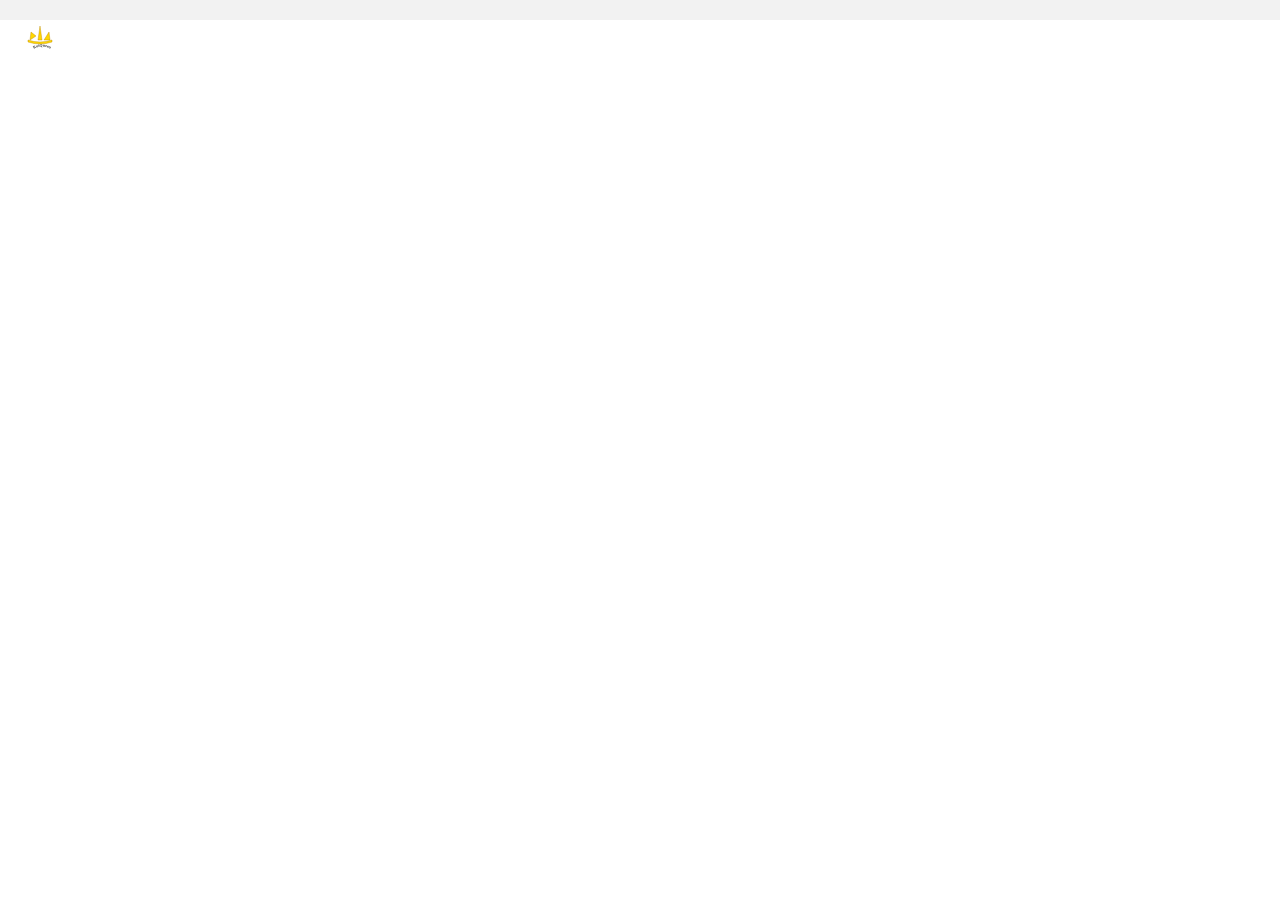
==== index.html @ 545e5df9 "Update index.html with correct bsky channel source" ====
<!DOCTYPE html>
<html lang="en">
  <head>
    <meta charset="UTF-8" />
    <title>KoiQueen Page</title>
    <style>
      body {
        margin: 0;
        padding: 0;
      }
      header {
        background-color: #f2f2f2; /* light gray header */
        padding: 10px;
        position: relative;
      }
      .logo-container {
        float: left; /* top-left position */
      }
      /* Optionally, resize the logo by setting a specific width (e.g., 60px) */
      .logo-container img {
        width: 60px;
        height: auto;
      }
    </style>
  </head>
  <body>
    <header>
      <div class="logo-container">
        <!-- Reference the external SVG file -->
        <img src="logo.svg" alt="KoiQueen Logo" />
      </div>
    </header>

    <!-- bsky-embed code -->
    <script
      type="module"
      src="https://cdn.jsdelivr.net/npm/bsky-embed/dist/bsky-embed.es.js"
      async
    ></script>

    <bsky-embed
      username="koiqueen.com"
      limit="5"
      load-more="true"
    >
    </bsky-embed>
  </body>
</html>
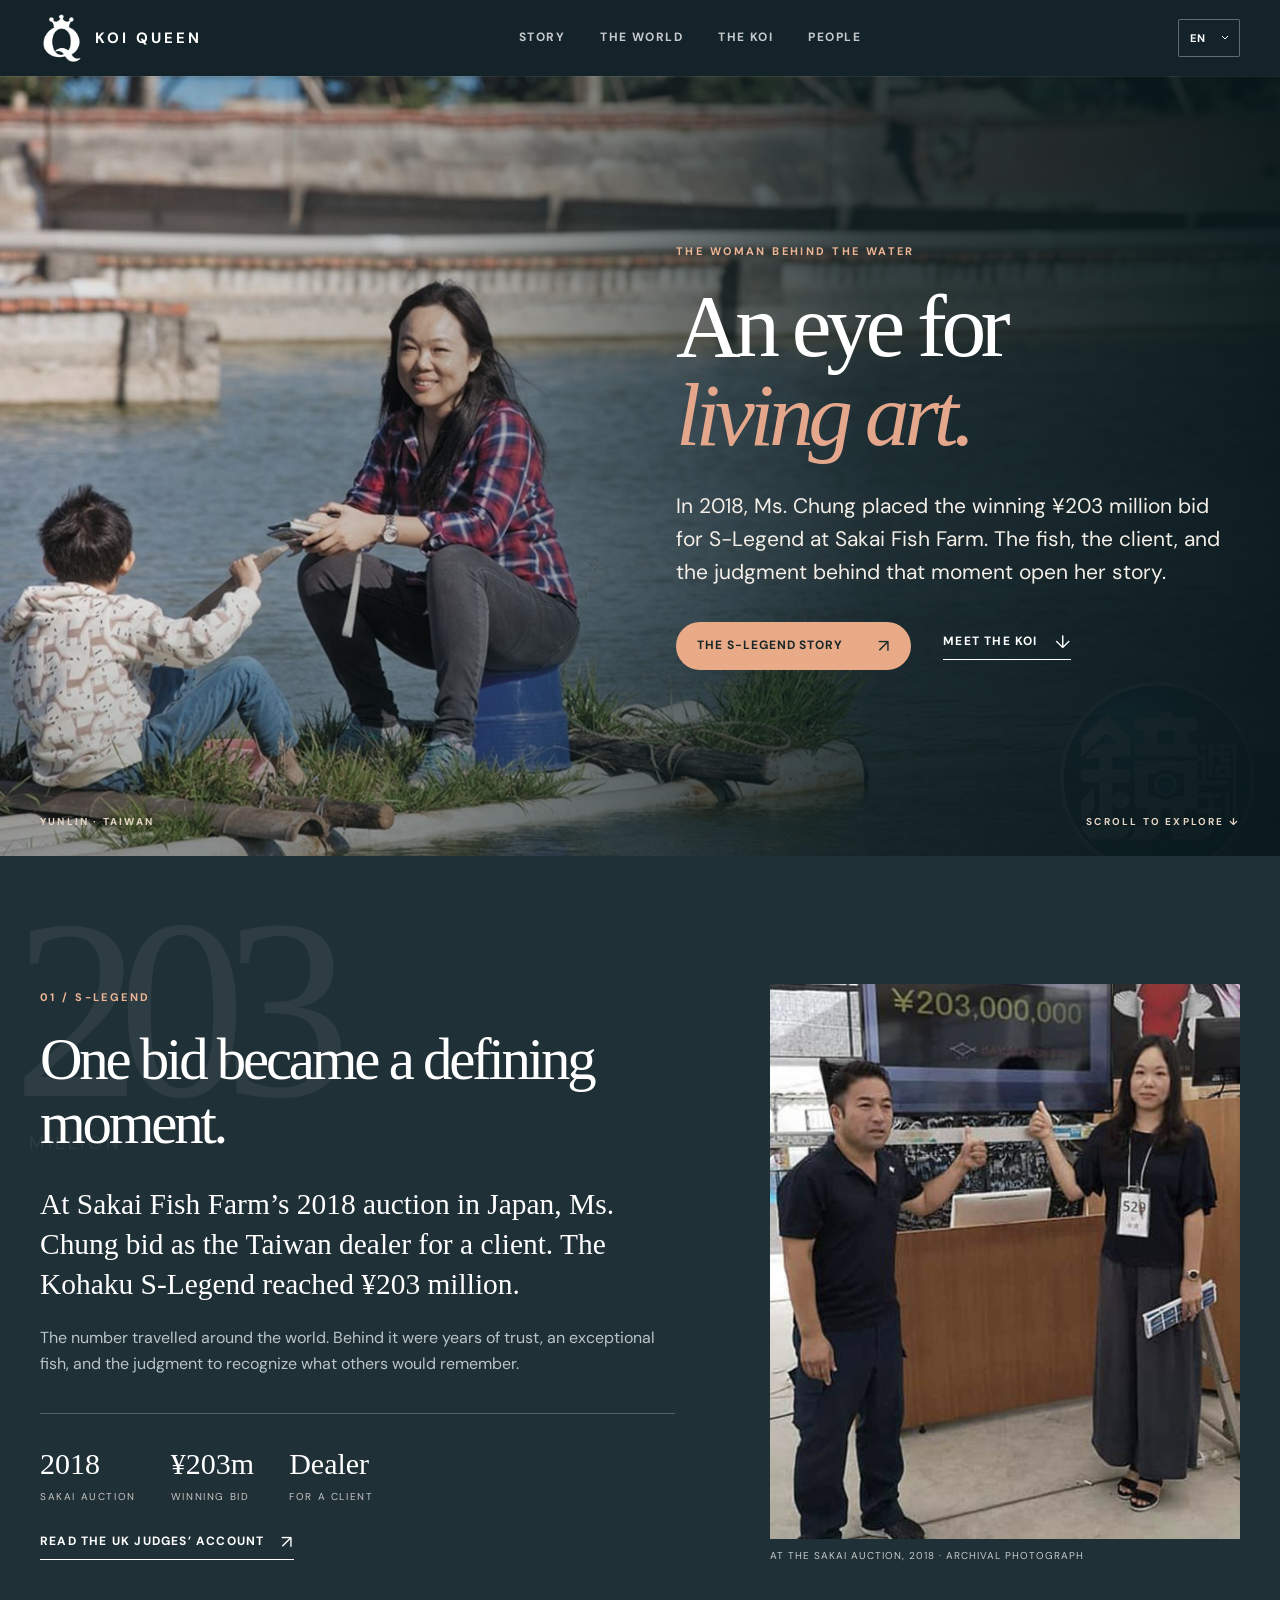
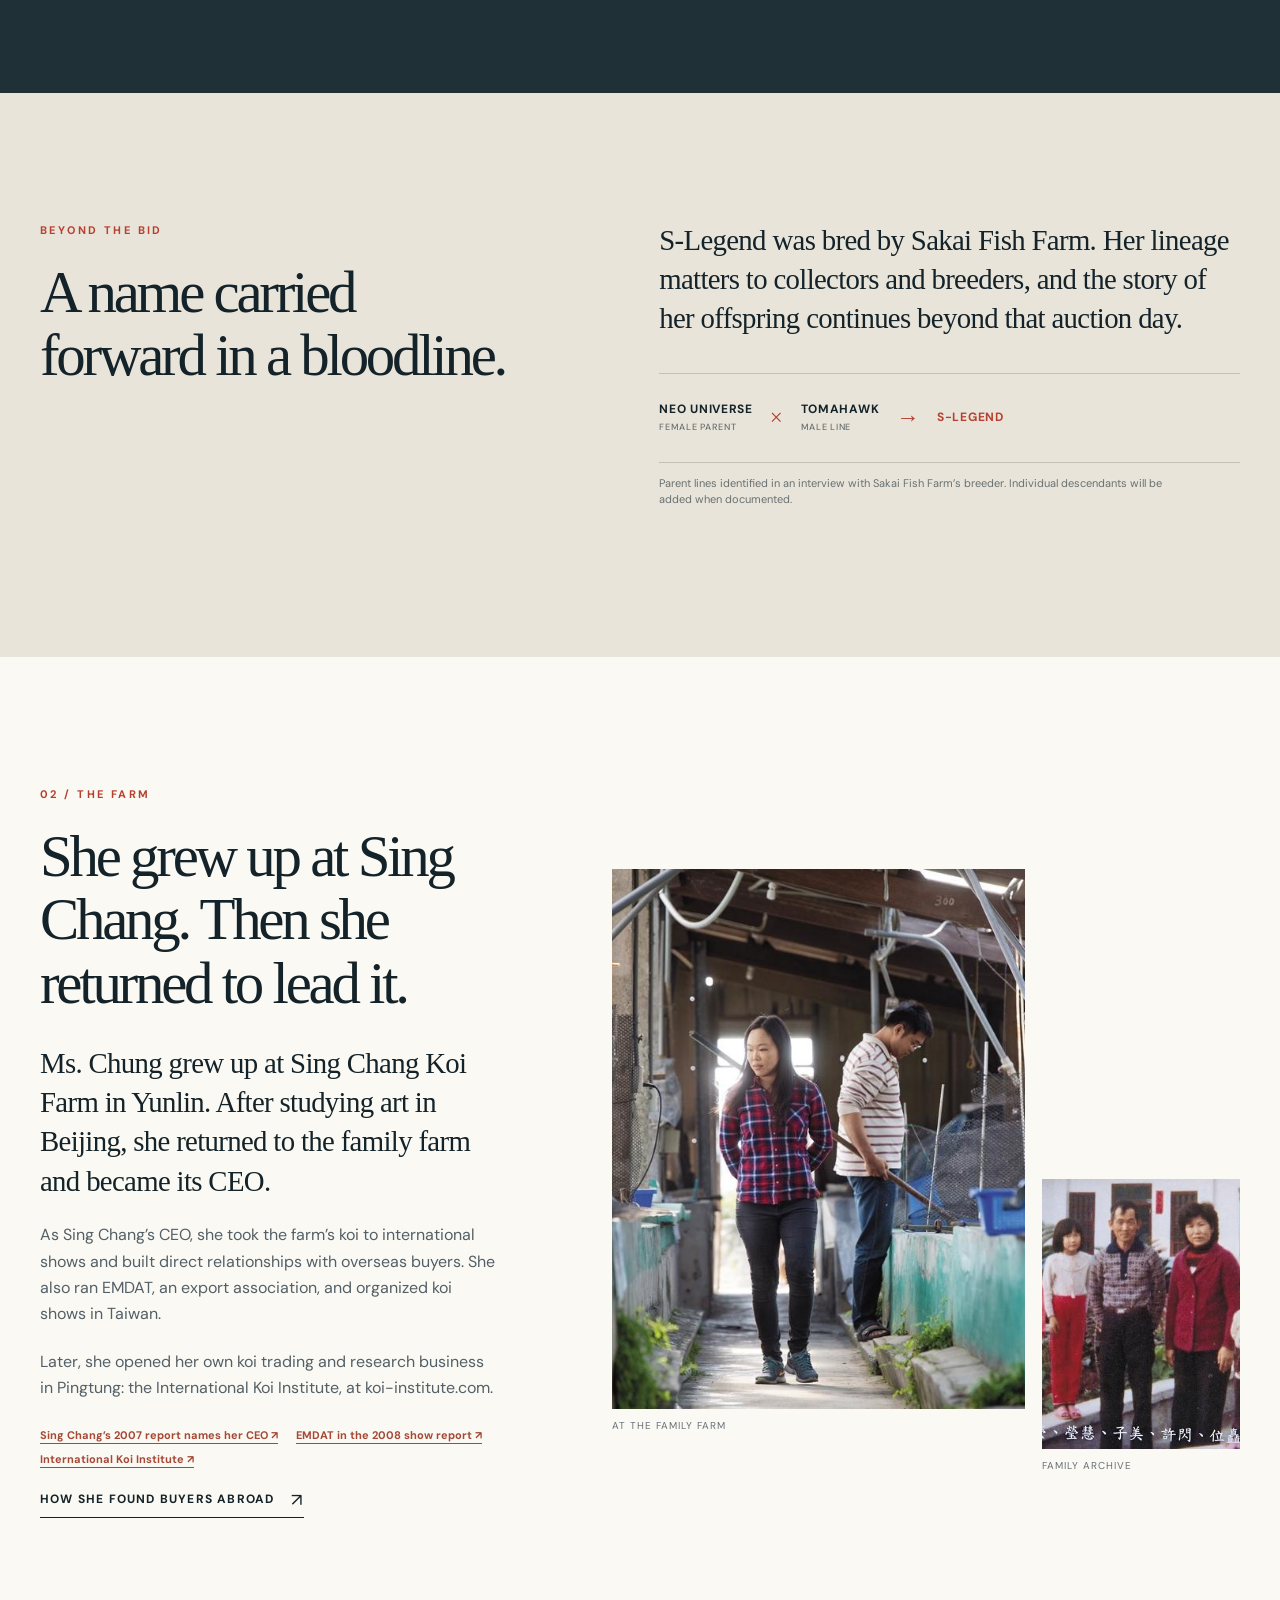
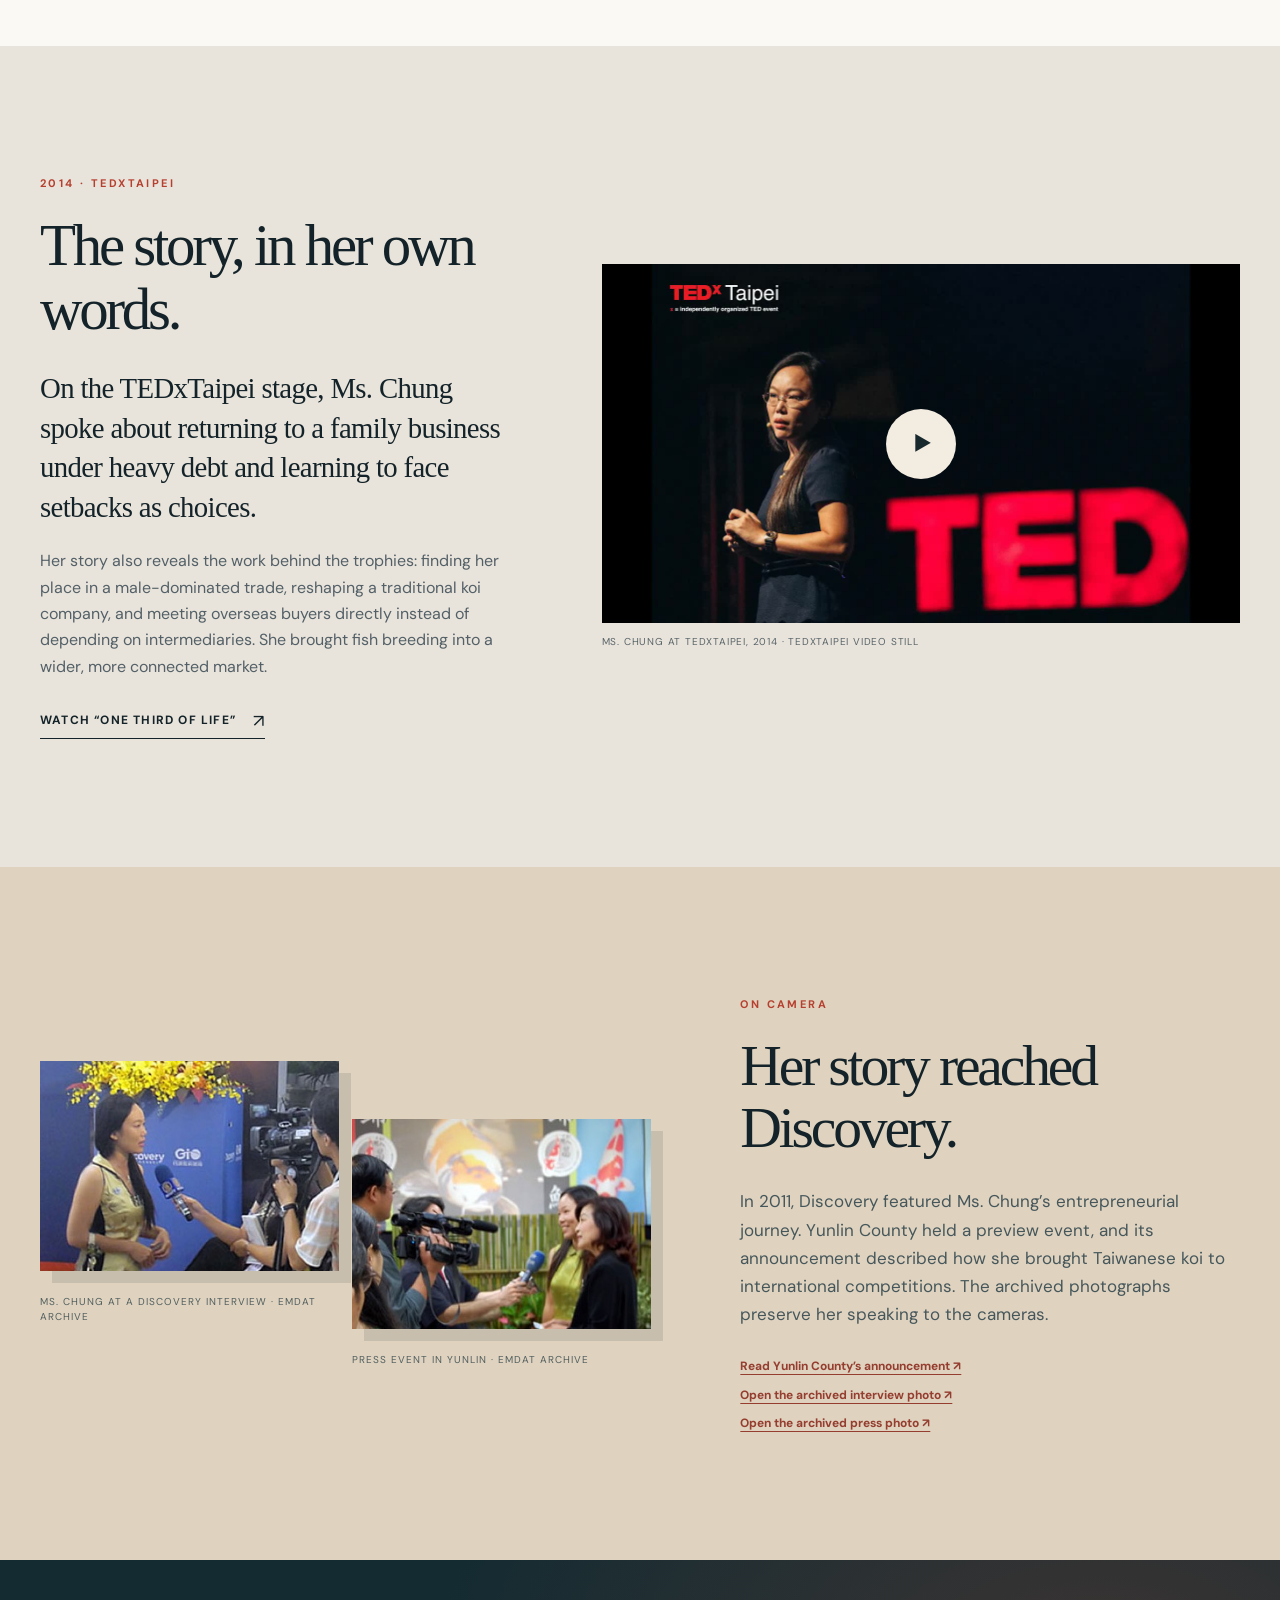
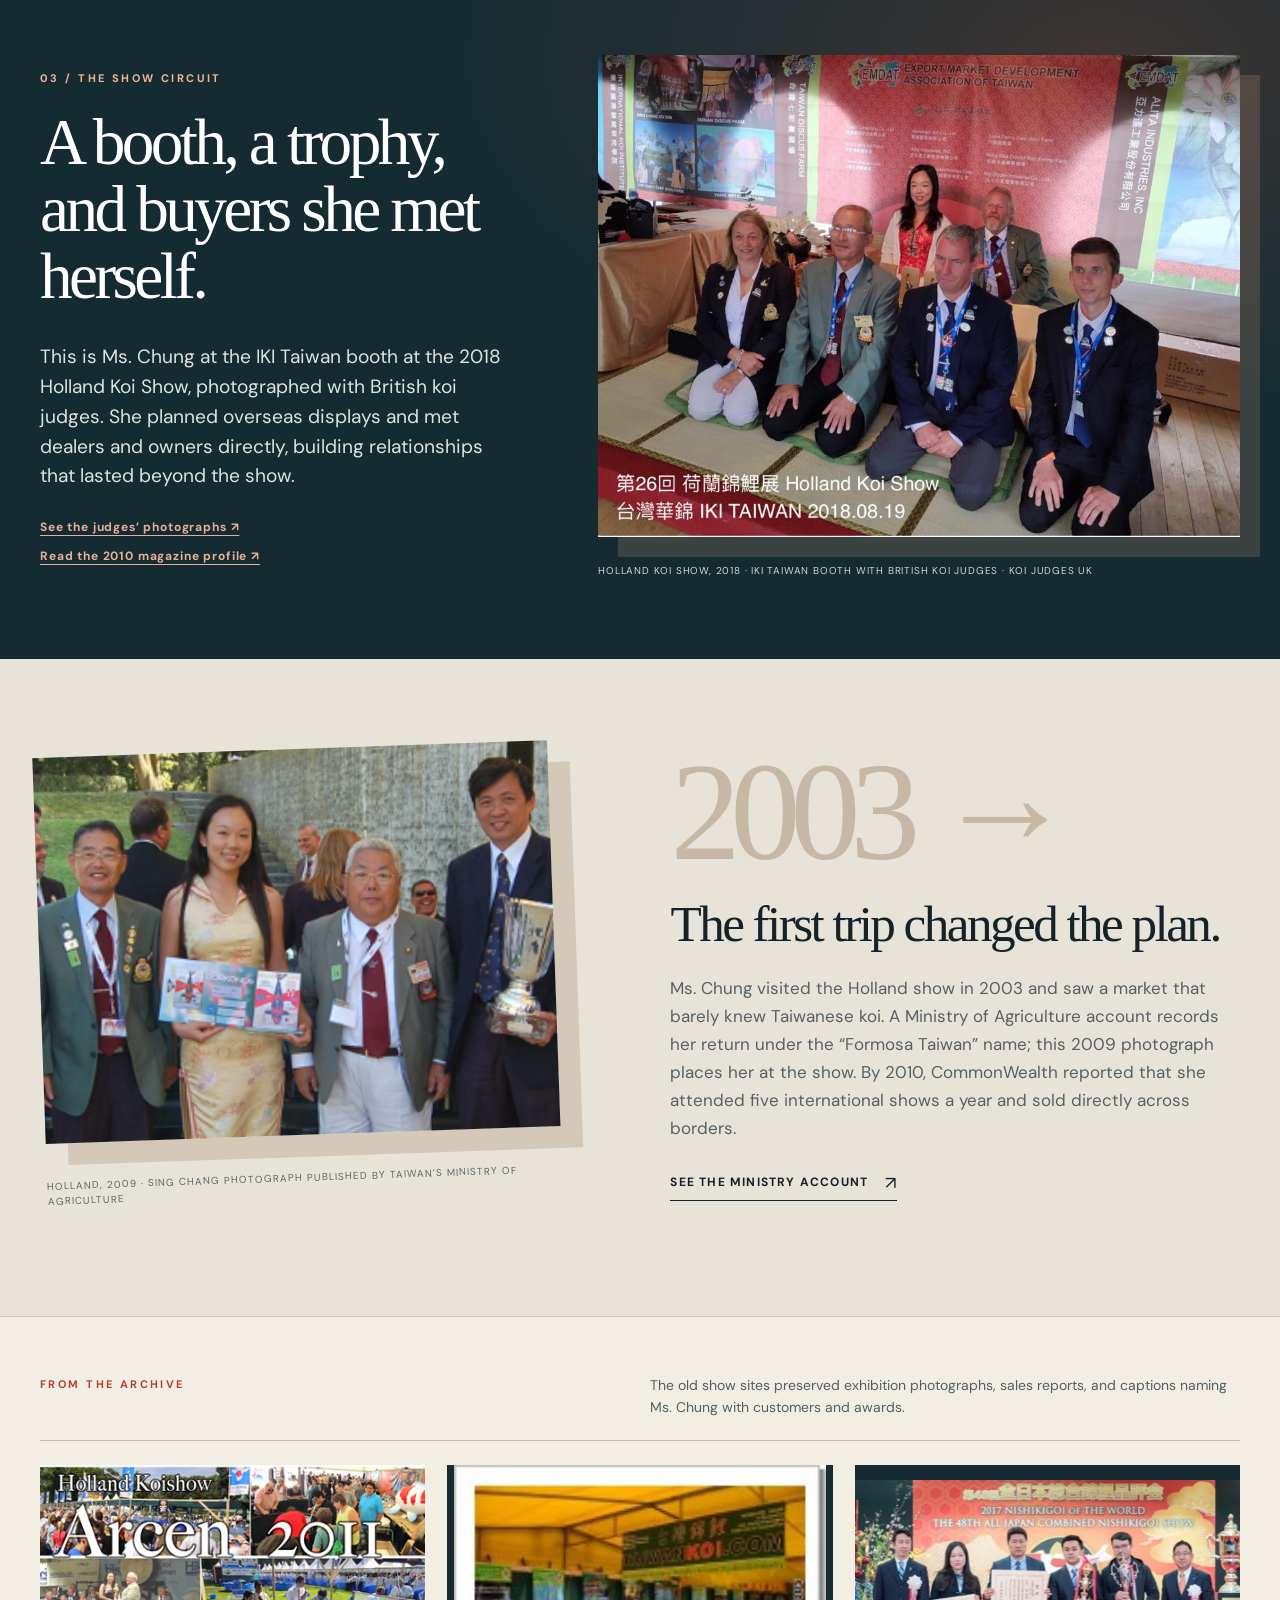
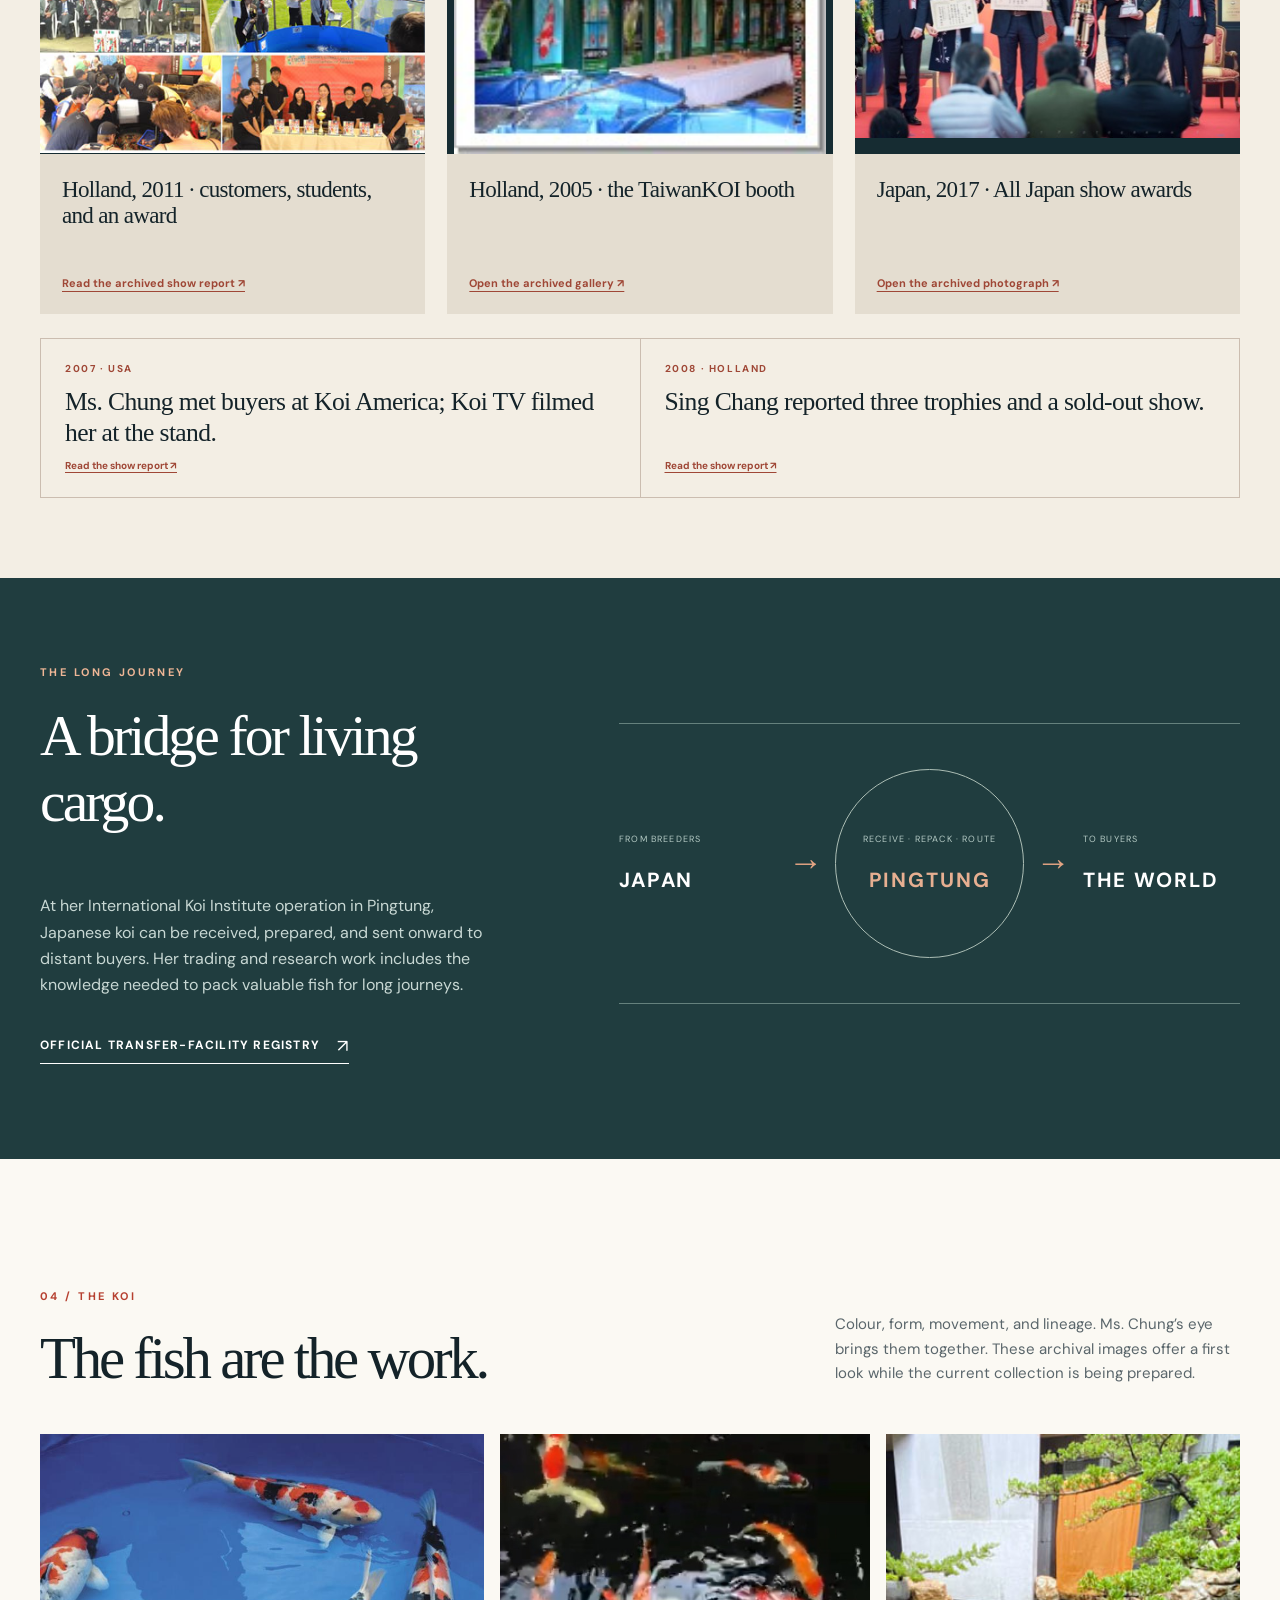
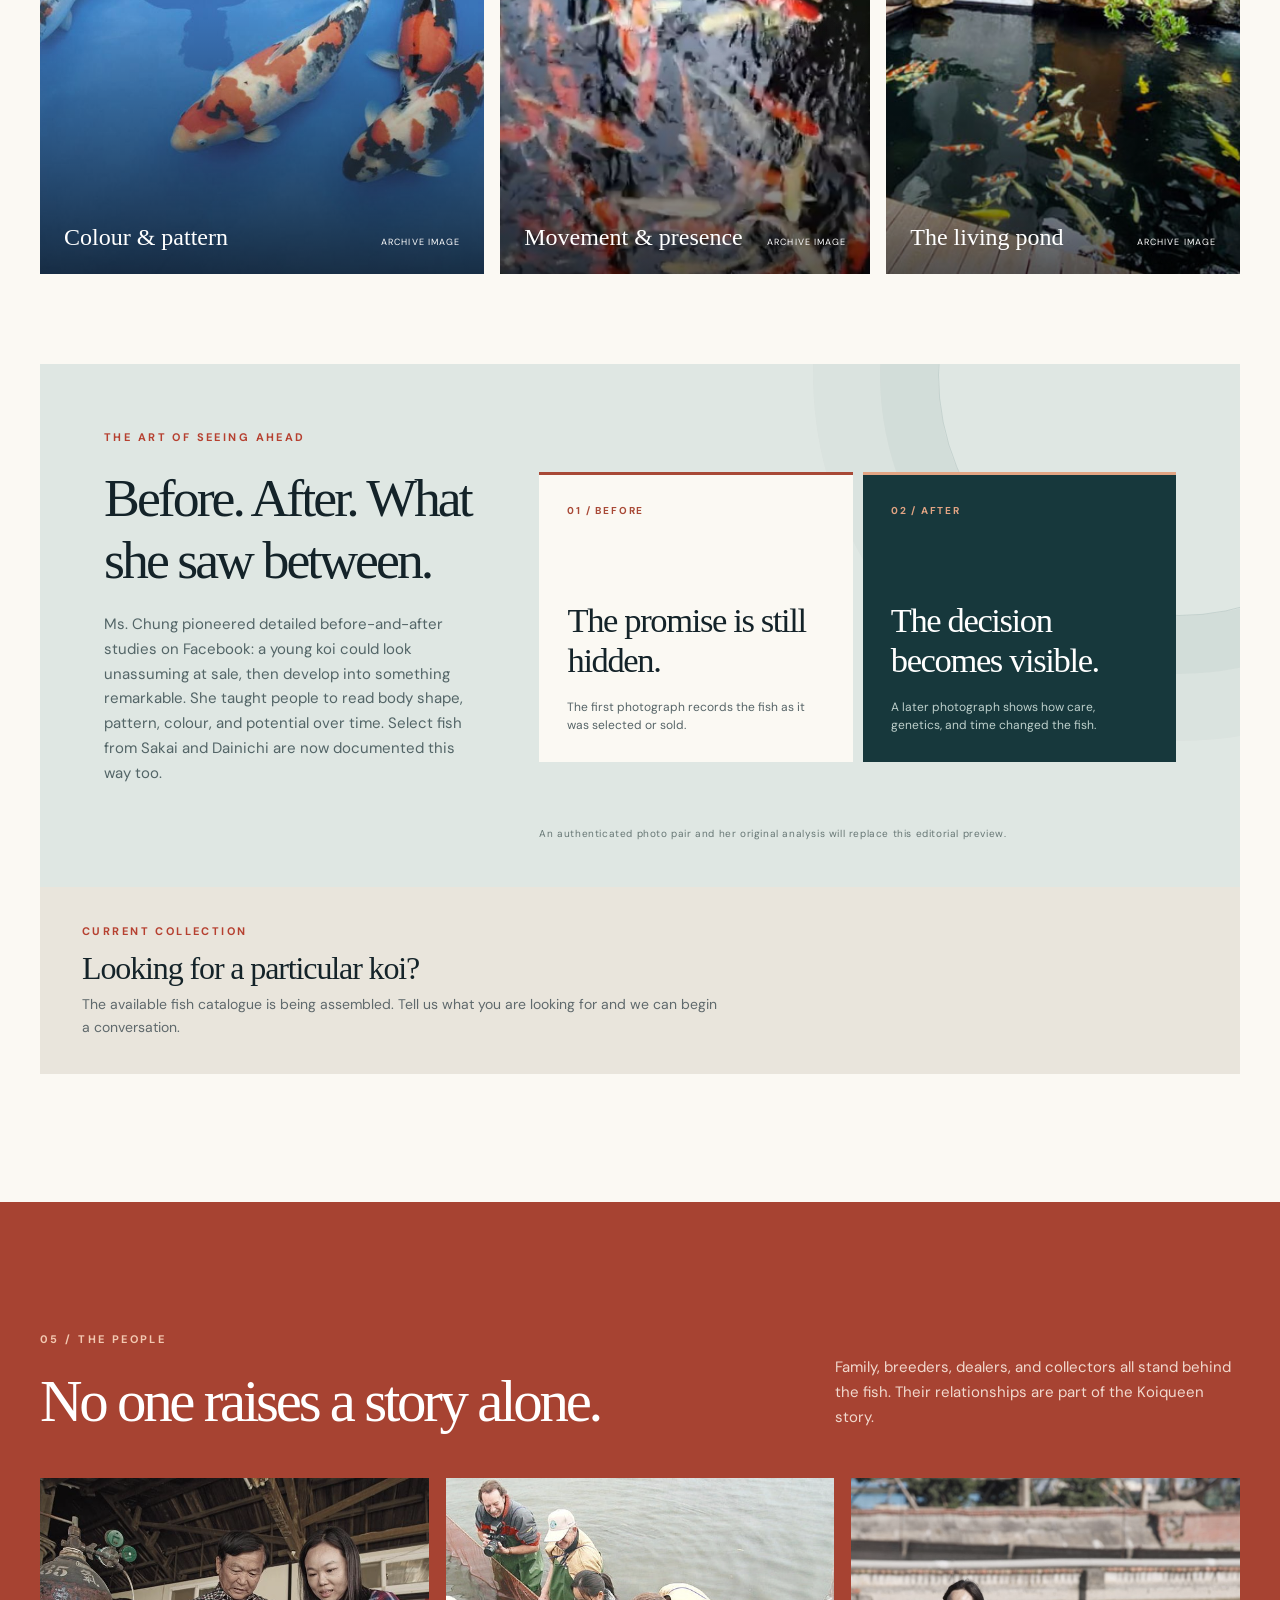
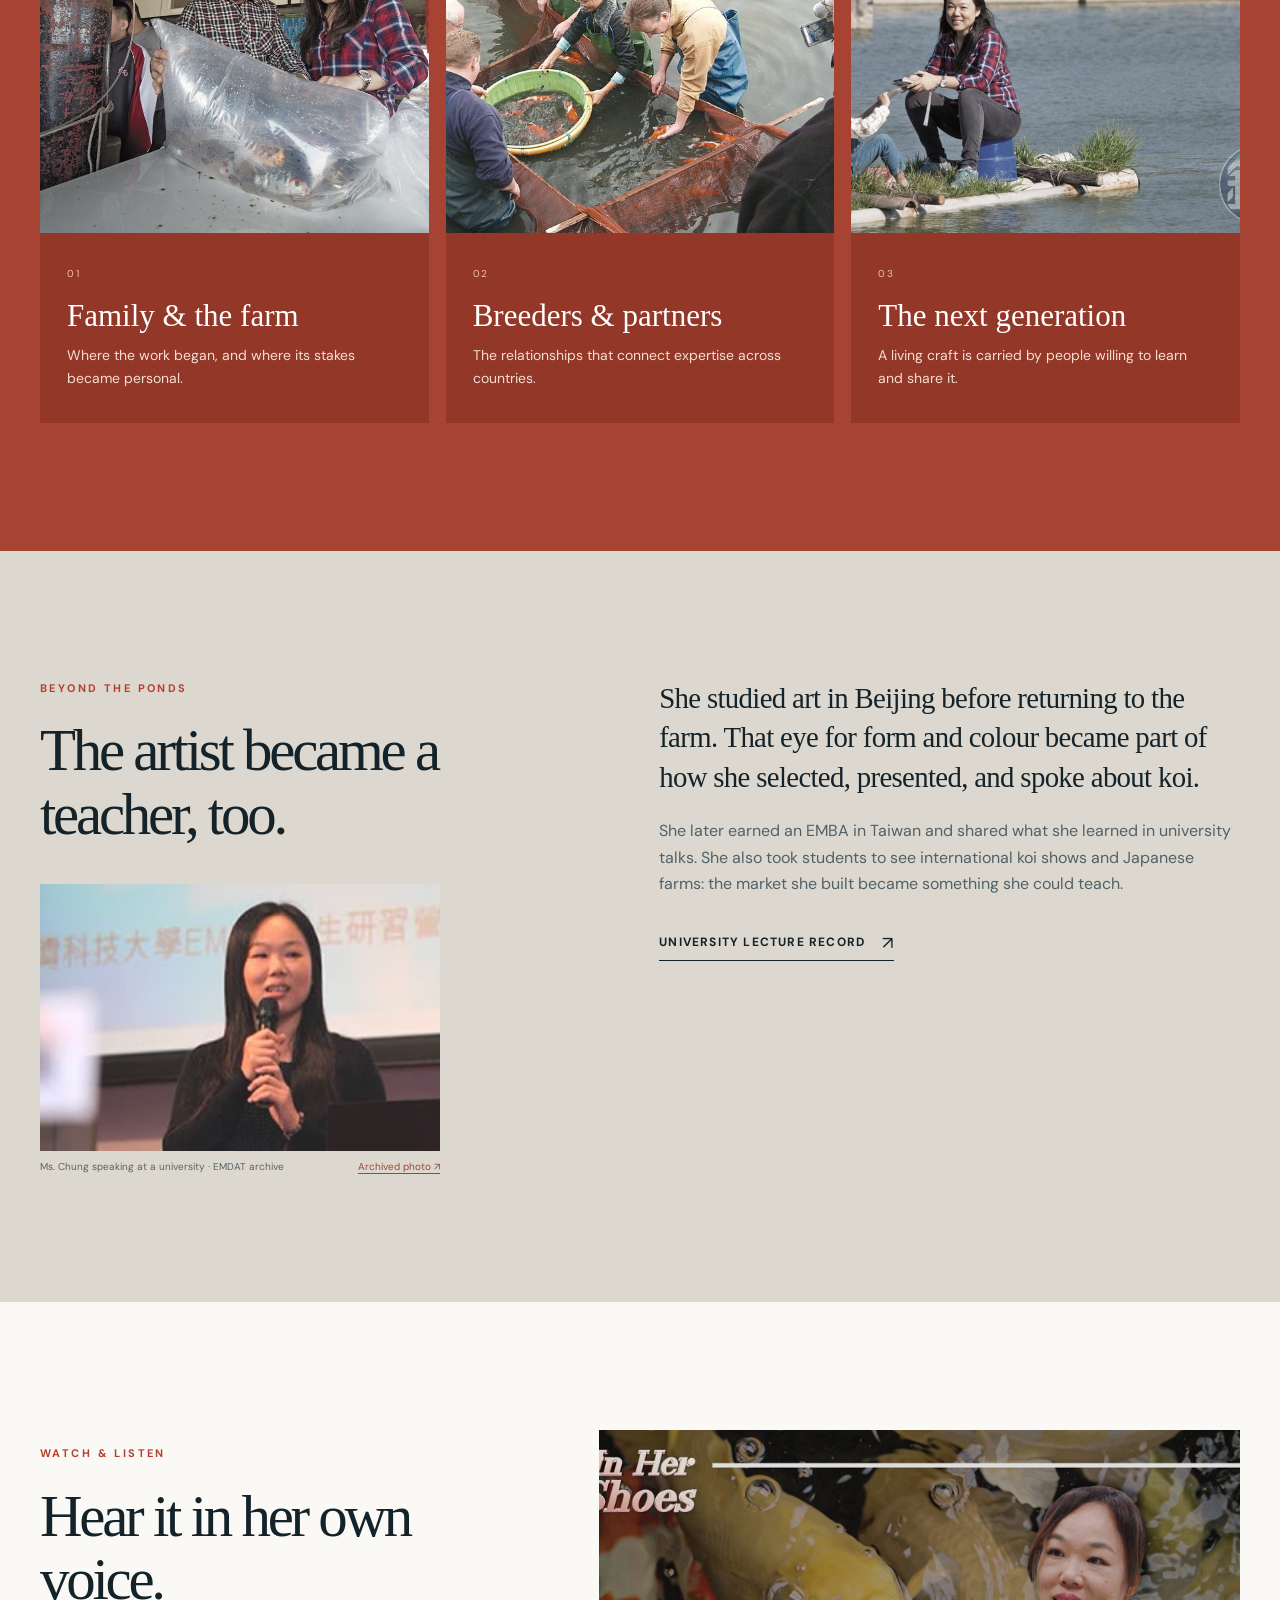
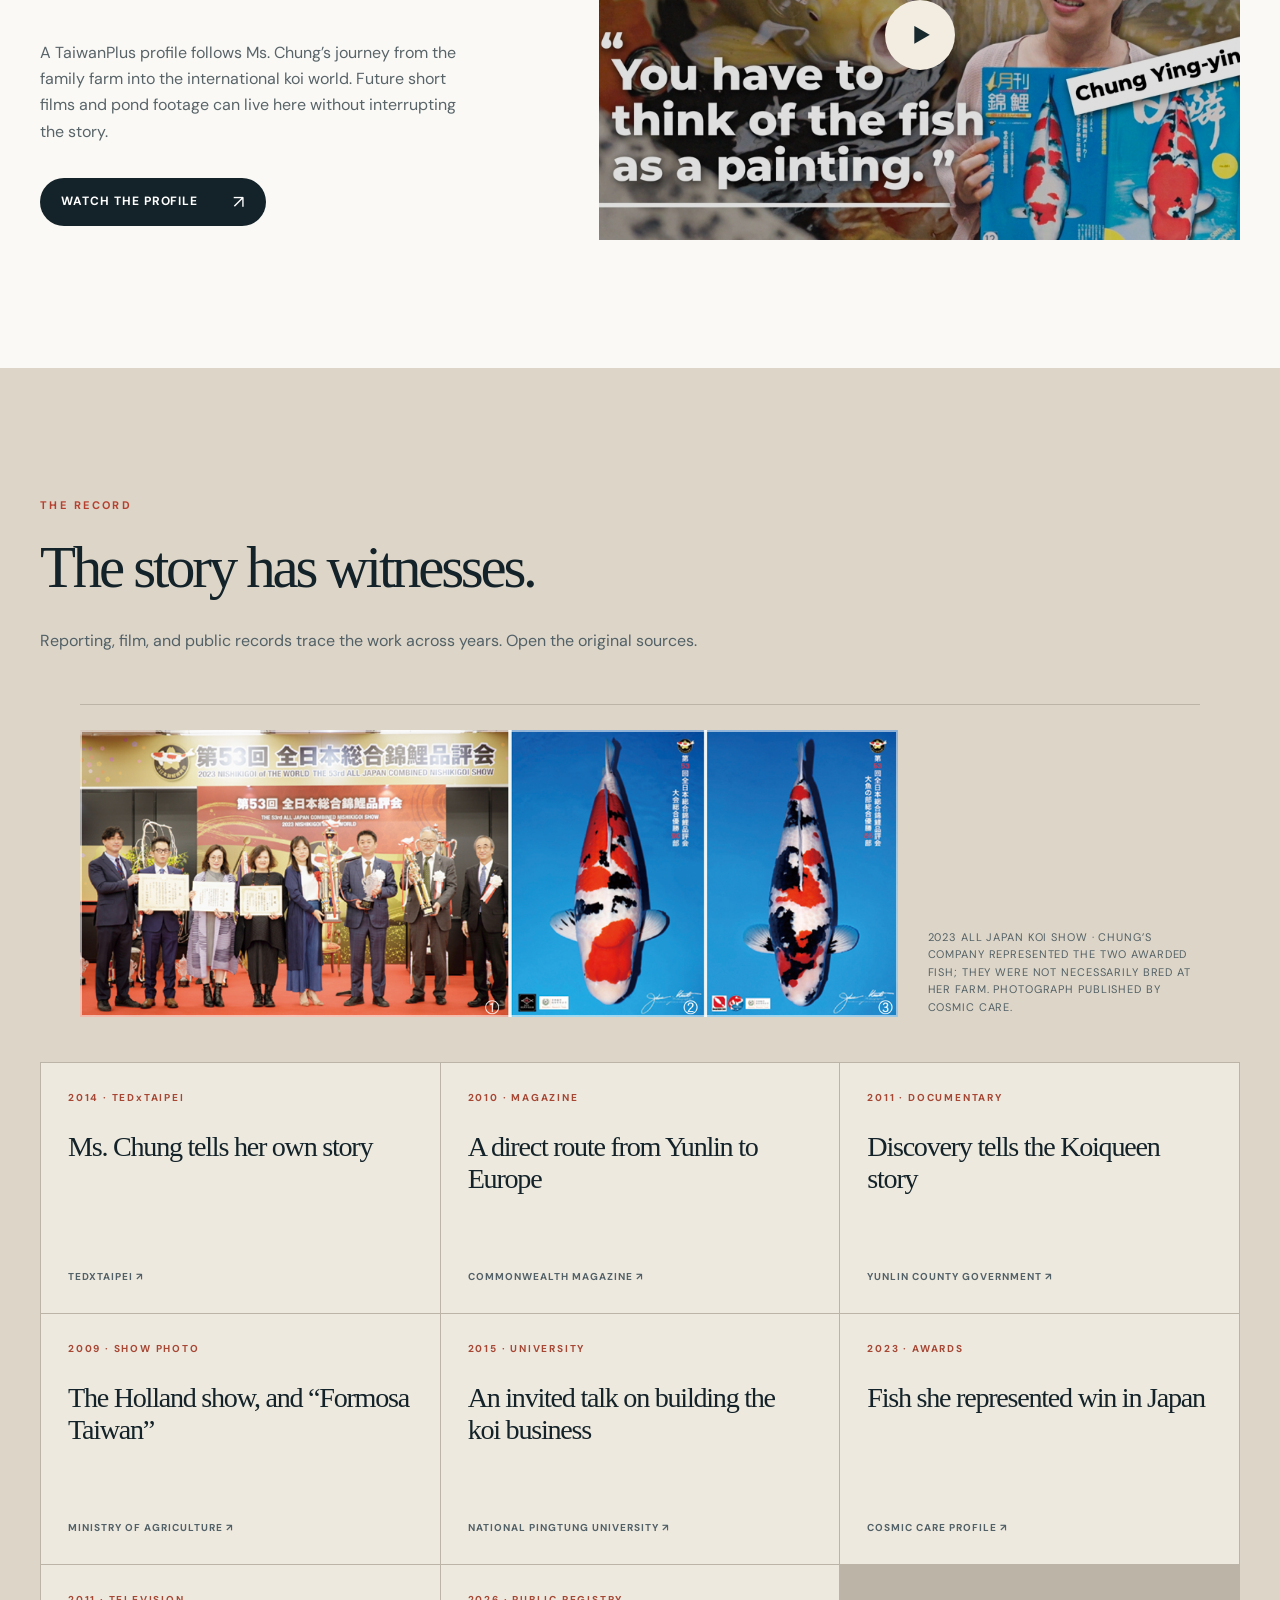
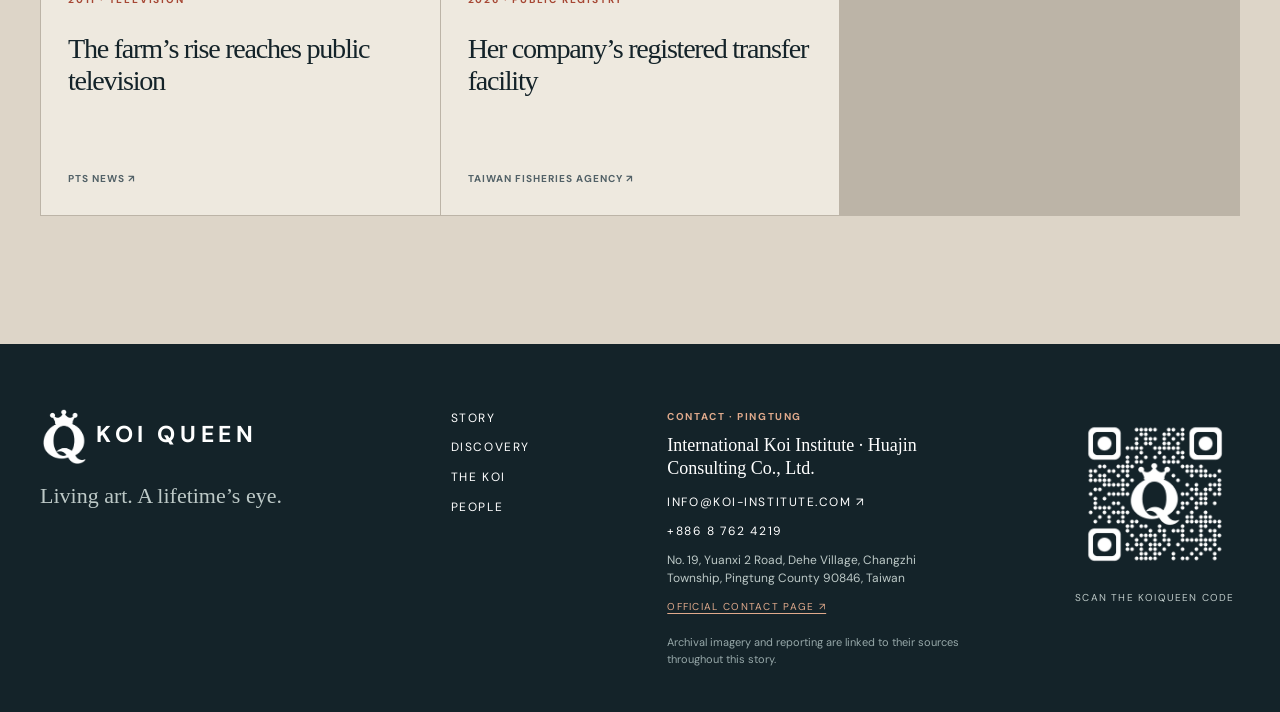
==== commit 8460329b: "Publish Koiqueen story site" ====
--- a/index.html
+++ b/index.html
@@ -1,48 +1,141 @@
-<!DOCTYPE html>
+<!doctype html>
 <html lang="en">
-  <head>
-    <meta charset="UTF-8" />
-    <title>KoiQueen Page</title>
-    <style>
-      body {
-        margin: 0;
-        padding: 0;
-      }
-      header {
-        background-color: #f2f2f2; /* light gray header */
-        padding: 10px;
-        position: relative;
-      }
-      .logo-container {
-        float: left; /* top-left position */
-      }
-      /* Optionally, resize the logo by setting a specific width (e.g., 60px) */
-      .logo-container img {
-        width: 60px;
-        height: auto;
-      }
-    </style>
-  </head>
-  <body>
-    <header>
-      <div class="logo-container">
-        <!-- Reference the external SVG file -->
-        <img src="logo.svg" alt="KoiQueen Logo" />
+<head>
+  <meta charset="utf-8">
+  <meta name="viewport" content="width=device-width, initial-scale=1">
+  <meta name="theme-color" content="#142329">
+  <meta name="description" content="The life, eye, and koi of Ms. Chung.">
+  <title>Koi Queen — Ms. Chung</title>
+  <link rel="stylesheet" href="style.css">
+  <script src="script.js" defer></script>
+</head>
+<body>
+  <div class="progress" aria-hidden="true"><span id="progress-bar"></span></div>
+  <header class="site-header">
+    <a class="brand" href="#top" aria-label="Koi Queen home"><span class="brand-mark" aria-hidden="true"></span><span>KOI QUEEN</span></a>
+    <nav class="main-nav" aria-label="Main navigation">
+      <a href="#story" data-i18n="navStory">Story</a>
+      <a href="#world" data-i18n="navWorld">The world</a>
+      <a href="#koi" data-i18n="navKoi">The koi</a>
+      <a href="#people" data-i18n="navPeople">People</a>
+    </nav>
+    <div class="header-actions">
+      <label class="sr-only" for="language">Language</label>
+      <select id="language" aria-label="Language"><option value="en">EN</option><option value="cn">CN</option><option value="tw">TW</option></select>
+    </div>
+  </header>
+
+  <main id="top">
+    <section class="hero" aria-labelledby="hero-title">
+      <div class="hero-image" role="img" aria-label="Ms. Chung beside the ponds at her family farm"></div>
+      <div class="hero-wash"></div>
+      <div class="hero-content wrap">
+        <p class="eyebrow light" data-i18n="heroEyebrow">THE WOMAN BEHIND THE WATER</p>
+        <h1 id="hero-title"><span data-i18n="heroTitle1">An eye for</span><br><em data-i18n="heroTitle2">living art.</em></h1>
+        <p class="hero-sub" data-i18n="heroSub">Ms. Chung turned a family inheritance into a life among the world’s finest koi. This is her story—and the people and fish at its heart.</p>
+        <div class="hero-links"><a class="pill primary" href="#moment"><span data-i18n="heroStart">The S-Legend story</span><span aria-hidden="true">↗</span></a><a class="text-link light-link" href="#koi"><span data-i18n="heroKoi">Meet the koi</span><span aria-hidden="true">↓</span></a></div>
       </div>
-    </header>
+      <div class="hero-bottom wrap"><span data-i18n="heroPlace">YUNLIN · TAIWAN</span><span data-i18n="heroScroll">SCROLL TO EXPLORE ↓</span></div>
+    </section>
 
-    <!-- bsky-embed code -->
-    <script
-      type="module"
-      src="https://cdn.jsdelivr.net/npm/bsky-embed/dist/bsky-embed.es.js"
-      async
-    ></script>
+    <section class="moment section-pad" id="moment">
+      <div class="wrap moment-grid">
+        <div class="moment-number" aria-hidden="true">203<span>million</span></div>
+        <div class="moment-copy">
+          <p class="eyebrow light" data-i18n="momentLabel">01 / S-LEGEND</p>
+          <h2 data-i18n="momentTitle">One bid became a defining moment.</h2>
+          <p class="moment-lead" data-i18n="momentLead">At Sakai Fish Farm’s 2018 auction in Japan, Ms. Chung bid as the Taiwan dealer for a client. The Kohaku S-Legend reached ¥203 million.</p>
+          <p data-i18n="momentBody">The number travelled around the world. Behind it were years of trust, an exceptional fish, and the judgment to recognize what others would remember.</p>
+          <div class="moment-facts"><div><strong>2018</strong><span data-i18n="factAuction">Sakai auction</span></div><div><strong>¥203m</strong><span data-i18n="factBid">Winning bid</span></div><div><strong data-i18n="factRoleValue">Dealer</strong><span data-i18n="factRole">For a client</span></div></div>
+          <a class="text-link light-link moment-source" href="https://koijudges.uk/s-legend/" target="_blank" rel="noopener noreferrer"><span data-i18n="momentSource">Read the UK judges’ account</span><span aria-hidden="true">↗</span></a>
+        </div>
+        <figure class="moment-photo"><img src="koiqueen-research-20261115/deliverables/originals/mikeshouts-01.jpg" alt="Ms. Chung at the auction beside the 203 million yen result" loading="lazy"><figcaption data-i18n="captionAuction">At the Sakai auction, 2018 · archival photograph</figcaption></figure>
+      </div>
+    </section>
 
-    <bsky-embed
-      username="koiqueen.com"
-      limit="5"
-      load-more="true"
-    >
-    </bsky-embed>
-  </body>
+    <section class="bloodline section-pad">
+      <div class="wrap bloodline-grid">
+        <div><p class="eyebrow" data-i18n="bloodLabel">BEYOND THE BID</p><h2 data-i18n="bloodTitle">A name carried forward in a bloodline.</h2></div>
+        <div><p class="lead" data-i18n="bloodBody">S-Legend was bred by Sakai Fish Farm. Her lineage matters to collectors and breeders, and the story of her offspring continues beyond that auction day.</p><div class="lineage" aria-label="S-Legend parentage"><span>NEO UNIVERSE <small data-i18n="lineageMother">female parent</small></span><span class="lineage-cross">×</span><span>TOMAHAWK <small data-i18n="lineageFather">male line</small></span><span class="lineage-equal">→</span><strong>S-LEGEND</strong></div><p class="fine-note" data-i18n="bloodNote">Parent lines identified in an interview with Sakai Fish Farm’s breeder. Individual descendants will be added when documented.</p></div>
+      </div>
+    </section>
+
+    <section class="intro section-pad" id="story">
+      <div class="wrap intro-grid">
+        <div class="intro-copy">
+          <p class="eyebrow" data-i18n="storyLabel">02 / THE FARM</p>
+          <h2 data-i18n="storyTitle">She grew up at Sing Chang. Then she returned to lead it.</h2>
+          <p class="lead" data-i18n="storyLead">Ms. Chung grew up at Sing Chang Koi Farm in Yunlin. After studying art in Beijing, she returned to the family farm and became its CEO.</p>
+          <p data-i18n="storyBody">As Sing Chang’s CEO, she took the farm’s koi to international shows and built direct relationships with overseas buyers. She also ran EMDAT, an export association, and organized koi shows in Taiwan.</p>
+          <p data-i18n="storyNextChapter">Later, she opened her own koi trading and research business in Pingtung: the International Koi Institute, at koi-institute.com.</p>
+          <div class="story-sources"><a href="https://web.archive.org/web/20071203113808/http://www.sc-koi.com/index.php/en/home/koi_america_usa_2007" target="_blank" rel="noopener noreferrer" data-i18n="storySourceFarm">Sing Chang’s 2007 report names her CEO ↗</a><a href="https://web.archive.org/web/20081211024652/http://www.sc-koi.com/index.php/en/home/holland_koishow_2008" target="_blank" rel="noopener noreferrer" data-i18n="storySourceEMDAT">EMDAT in the 2008 show report ↗</a><a href="https://koi-institute.com/" target="_blank" rel="noopener noreferrer" data-i18n="storySourceIKI">International Koi Institute ↗</a></div>
+          <a class="text-link" href="#world"><span data-i18n="storyNext">How she found buyers abroad</span><span aria-hidden="true">↗</span></a>
+        </div>
+        <div class="intro-gallery">
+          <figure class="intro-photo main-photo"><img src="koiqueen-research-20261115/deliverables/originals/mirror-03.jpg" alt="Ms. Chung walking through a koi farm" loading="lazy"><figcaption data-i18n="captionFarm">At the family farm</figcaption></figure>
+          <figure class="intro-photo small-photo"><img src="koiqueen-research-20261115/deliverables/originals/mirror-04.jpg" alt="Archival family portrait" loading="lazy"><figcaption data-i18n="captionFamily">Family archive</figcaption></figure>
+        </div>
+      </div>
+    </section>
+
+    <section class="tedx section-pad" id="tedx" aria-labelledby="tedx-title">
+      <div class="wrap tedx-grid">
+        <div class="tedx-copy reveal">
+          <p class="eyebrow" data-i18n="tedxLabel">2014 · TEDxTAIPEI</p>
+          <h2 id="tedx-title" data-i18n="tedxTitle">The story, in her own words.</h2>
+          <p class="lead" data-i18n="tedxLead">On the TEDxTaipei stage, Ms. Chung spoke about returning to a family business under heavy debt and learning to face setbacks as choices.</p>
+          <p data-i18n="tedxBody">Her story also reveals the work behind the trophies: finding her place in a male-dominated trade, reshaping a traditional koi company, and meeting overseas buyers directly instead of depending on intermediaries. She brought fish breeding into a wider, more connected market.</p>
+          <a class="text-link" href="https://www.youtube.com/watch?v=nbLiaIIh4NM" target="_blank" rel="noopener noreferrer"><span data-i18n="tedxAction">Watch “One Third of Life”</span><span aria-hidden="true">↗</span></a>
+        </div>
+        <figure class="tedx-figure reveal"><a href="https://www.youtube.com/watch?v=nbLiaIIh4NM" target="_blank" rel="noopener noreferrer" aria-label="Watch Ms. Chung at TEDxTaipei"><img src="koiqueen-research-20261115/tedx-media/nbLiaIIh4NM.jpg" alt="Ms. Chung speaking on the TEDxTaipei stage" loading="lazy"><span class="play" aria-hidden="true">▶</span></a><figcaption data-i18n="tedxCaption">Ms. Chung at TEDxTaipei, 2014 · TEDxTaipei video still</figcaption></figure>
+      </div>
+    </section>
+
+    <section class="discovery section-pad" id="discovery" aria-labelledby="discovery-title"><div class="wrap discovery-grid"><div class="discovery-photos reveal"><figure><img src="koiqueen-research-20261115/photos/emdat-koiqueen-discovery-channel-410x288.jpg" alt="Ms. Chung being interviewed in front of a Discovery backdrop" loading="lazy"><figcaption data-i18n="discoveryPhoto1">Ms. Chung at a Discovery interview · EMDAT archive</figcaption></figure><figure><img src="koiqueen-research-20261115/photos/emdat-yingying-chung-press-conference-yunlin-410x288.jpg" alt="Ms. Chung speaking to reporters at a Yunlin press event" loading="lazy"><figcaption data-i18n="discoveryPhoto2">Press event in Yunlin · EMDAT archive</figcaption></figure></div><div class="discovery-copy reveal"><p class="eyebrow" data-i18n="reportLabel">ON CAMERA</p><h2 id="discovery-title" data-i18n="reportTitle">Discovery followed the story home.</h2><p data-i18n="reportBody">In 2011, Discovery featured Ms. Chung’s entrepreneurial journey. Yunlin County held a preview event, and its announcement described how she brought Taiwanese koi to international competitions. The archived photographs preserve her speaking to the cameras.</p><div class="discovery-links"><a href="https://agriculture.yunlin.gov.tw/News_Content.aspx?n=693&amp;s=206600" target="_blank" rel="noopener noreferrer" data-i18n="discoverySource">Read Yunlin County’s announcement ↗</a><a href="https://web.archive.org/web/20170522020737/http://emdat.org/images/slides/2main-410x288/koiqueen-discovery-channel-410x288.jpg" target="_blank" rel="noopener noreferrer" data-i18n="reportLink">Open the archived interview photo ↗</a><a href="https://web.archive.org/web/20170522020749/http://emdat.org/images/slides/2main-410x288/yingying-chung-press-conference-yunlin-410x288.jpg" target="_blank" rel="noopener noreferrer" data-i18n="discoveryPhotoLink">Open the archived press photo ↗</a></div></div></div></section>
+
+    <section class="world" id="world" aria-labelledby="world-title">
+      <div class="world-stage"><div class="wrap world-stage-layout"><div class="world-intro reveal"><p class="eyebrow light" data-i18n="worldLabel">03 / THE SHOW CIRCUIT</p><h2 id="world-title" data-i18n="worldTitle">A booth. A trophy. A market built in person.</h2><p data-i18n="worldLead">At the 2018 Holland Koi Show, Ms. Chung stood at the IKI Taiwan booth with British koi judges. Years earlier, she had begun taking fish to European shows and speaking directly with buyers. Those encounters shaped what she bred, how she presented it, and the partners she chose.</p><div class="world-links"><a href="https://koijudges.uk/s-legend/" target="_blank" rel="noopener noreferrer" data-i18n="worldLinkUK">See the judges’ photographs ↗</a><a href="https://www.cw.com.tw/article/5000480" target="_blank" rel="noopener noreferrer" data-i18n="worldLinkMagazine">Read the 2010 magazine profile ↗</a></div></div><figure class="world-stage-photo reveal"><img src="koiqueen-research-20261115/photos/uk-judges-2019.jpg" alt="Ms. Chung at the IKI Taiwan booth with British koi judges at the 2018 Holland Koi Show" loading="lazy"><figcaption data-i18n="worldStageCaption">Holland Koi Show, 2018 · IKI Taiwan booth and British koi judges · Koi Judges UK</figcaption></figure></div></div>
+      <div class="world-proof wrap">
+        <figure class="show-photo reveal"><img src="koiqueen-research-20261115/photos/moa-holland-2009.jpg" alt="Ms. Chung at the 2009 Holland koi show with fellow participants and a trophy" loading="lazy"><figcaption data-i18n="worldPhotoCaption">Holland, 2009 · Sing Chang photograph published by Taiwan’s Ministry of Agriculture</figcaption></figure>
+        <div class="world-proof-copy reveal"><span class="chapter-year">2003 →</span><h3 data-i18n="worldProofTitle">The first trip changed the plan.</h3><p data-i18n="worldProofBody">Ms. Chung visited the Holland show in 2003 and saw a market that barely knew Taiwanese koi. A Ministry of Agriculture account records her return under the “Formosa Taiwan” name; this 2009 photograph places her at the show. By 2010, CommonWealth reported that she attended five international shows a year and sold directly across borders.</p><a class="text-link" href="https://kids.moa.gov.tw/view.php?func=knowledge&amp;subfunc=article&amp;pid=30&amp;id=162" target="_blank" rel="noopener noreferrer"><span data-i18n="worldSource">See the Ministry account</span><span aria-hidden="true">↗</span></a></div>
+      </div>
+      <div class="archive-band"><div class="wrap"><div class="archive-band-head"><p class="eyebrow" data-i18n="archiveLabel">FROM THE ARCHIVE</p><p data-i18n="archiveIntro">The old show sites preserved exhibition photographs, sales reports, and captions naming Ms. Chung with customers and awards.</p></div><div class="archive-pair"><figure><img src="koiqueen-research-20261115/photos/sc-koi-holland-2011-collage.jpg" alt="Sing Chang collage from the 2011 Holland Koi Show, showing booths, visitors, and an award ceremony" loading="lazy"><figcaption><strong data-i18n="archive2011">Holland, 2011 · customers, students, and an award</strong><a href="https://web.archive.org/web/20120213141253/http://www.sc-koi.com/index.php/en/home/holland_koishow_2011" target="_blank" rel="noopener noreferrer" data-i18n="archive2011Link">Read the archived show report ↗</a></figcaption></figure><figure><img src="koiqueen-research-20261115/photos/archive-holland-2005-TaiwanKoi-in-Holland-2005-640-14.jpg" alt="The TaiwanKOI booth at the 2005 Holland Koi Show" loading="lazy"><figcaption><strong data-i18n="archiveBooth">Holland, 2005 · the TaiwanKOI booth</strong><a href="https://web.archive.org/web/20060613033354/http://www.taiwankoi.com/PHOTOS/Taiwankoi%20Exhibitions/Holland%20Koishow%202005/index.php" target="_blank" rel="noopener noreferrer" data-i18n="archiveBoothLink">Open the archived gallery ↗</a></figcaption></figure><figure><img src="koiqueen-research-20261115/photos/emdat-awards-IMG_9561.JPG" alt="Six people on stage at the 2017 All Japan Combined Nishikigoi Show awards" loading="lazy"><figcaption><strong data-i18n="archiveAward">Japan, 2017 · All Japan show awards</strong><a href="https://web.archive.org/web/20170522020714/http://emdat.org/images/slides/2main-410x288/awards-IMG_9561.JPG" target="_blank" rel="noopener noreferrer" data-i18n="archiveAwardLink">Open the archived photograph ↗</a></figcaption></figure></div><div class="archive-notes"><a href="https://web.archive.org/web/20071203113808/http://www.sc-koi.com/index.php/en/home/koi_america_usa_2007" target="_blank" rel="noopener noreferrer"><span>2007 · USA</span><strong data-i18n="archiveUSA">Ms. Chung met buyers at Koi America; Koi TV filmed her at the stand.</strong><small data-i18n="archiveRead">Read the show report ↗</small></a><a href="https://web.archive.org/web/20081211024652/http://www.sc-koi.com/index.php/en/home/holland_koishow_2008" target="_blank" rel="noopener noreferrer"><span>2008 · HOLLAND</span><strong data-i18n="archive2008">Sing Chang reported three trophies and a sold-out show.</strong><small data-i18n="archiveRead">Read the show report ↗</small></a></div></div></div>
+      <div class="route-band"><div class="wrap route-grid"><div class="reveal"><p class="eyebrow light" data-i18n="routeLabel">THE LONG JOURNEY</p><h3 data-i18n="routeTitle">A bridge for living cargo.</h3><p data-i18n="routeBody">At her Pingtung trans-shipment hub, Japanese koi can be received, prepared, and sent onward to distant buyers. For routes where timing and cost make sense, her expertise in packing fish for long journeys becomes part of protecting the value of the fish itself.</p><a class="text-link light-link" href="https://www.fa.gov.tw/view.php?id=199&amp;subtheme=&amp;theme=Announcement_Info" target="_blank" rel="noopener noreferrer"><span data-i18n="routeSource">Official transfer-facility registry</span><span aria-hidden="true">↗</span></a></div><div class="route-diagram reveal" aria-label="Japan to Pingtung to the world"><div><small data-i18n="routeFrom">FROM BREEDERS</small><strong data-i18n="routeJapan">JAPAN</strong></div><span aria-hidden="true">→</span><div class="route-center"><small data-i18n="routeCare">RECEIVE · REPACK · ROUTE</small><strong data-i18n="routePingtung">PINGTUNG</strong></div><span aria-hidden="true">→</span><div><small data-i18n="routeBeyond">TO BUYERS</small><strong data-i18n="routeWorld">THE WORLD</strong></div></div></div></div>
+    </section>
+
+    <section class="koi section-pad" id="koi">
+      <div class="wrap">
+        <div class="section-head"><div><p class="eyebrow" data-i18n="koiLabel">04 / THE KOI</p><h2 data-i18n="koiTitle">The fish are the work.</h2></div><p data-i18n="koiIntro">Colour, form, movement, and lineage. Ms. Chung’s eye brings them together. These archival images offer a first look while the current collection is being prepared.</p></div>
+        <div class="koi-grid">
+          <figure class="koi-card koi-card-a"><img src="koiqueen-research-20261115/deliverables/originals/mirror-05.jpg" alt="Koi swimming in a blue pond" loading="lazy"><figcaption><span data-i18n="koiStudy1">Colour & pattern</span><small data-i18n="archivePhoto">ARCHIVE IMAGE</small></figcaption></figure>
+          <figure class="koi-card koi-card-b"><img src="koiqueen-research-20261115/deliverables/originals/ebc-01.jpg" alt="Koi moving through dark water" loading="lazy"><figcaption><span data-i18n="koiStudy2">Movement & presence</span><small data-i18n="archivePhoto">ARCHIVE IMAGE</small></figcaption></figure>
+          <figure class="koi-card koi-card-c"><img src="koiqueen-research-20261115/deliverables/originals/ct-02.jpg" alt="Koi swimming in a garden pond" loading="lazy"><figcaption><span data-i18n="koiStudy3">The living pond</span><small data-i18n="archivePhoto">ARCHIVE IMAGE</small></figcaption></figure>
+        </div>
+        <div class="development reveal"><div class="development-head"><p class="eyebrow" data-i18n="developmentLabel">THE ART OF SEEING AHEAD</p><h3 data-i18n="developmentTitle">Before. After. What she saw between.</h3><p data-i18n="developmentIntro">Ms. Chung pioneered detailed before-and-after studies on Facebook: a young koi could look unassuming at sale, then develop into something remarkable. She taught people to read body shape, pattern, colour, and potential over time. Select fish from Sakai and Dainichi are now documented this way too.</p></div><div class="development-pair"><div><span>01 / BEFORE</span><strong data-i18n="developmentBefore">The promise is still hidden.</strong><p data-i18n="developmentBeforeBody">The first photograph records the fish as it was selected or sold.</p></div><div><span>02 / AFTER</span><strong data-i18n="developmentAfter">The decision becomes visible.</strong><p data-i18n="developmentAfterBody">A later photograph shows how care, genetics, and time changed the fish.</p></div></div><p class="development-note" data-i18n="developmentNote">An authenticated photo pair and her original analysis will replace this editorial preview.</p></div>
+        <div class="collection-cta"><div><p class="eyebrow" data-i18n="collectionLabel">CURRENT COLLECTION</p><h3 data-i18n="collectionTitle">Looking for a particular koi?</h3><p data-i18n="collectionBody">The available fish catalogue is being assembled. Tell us what you are looking for and we can begin a conversation.</p></div></div>
+      </div>
+    </section>
+
+    <section class="people section-pad" id="people">
+      <div class="wrap"><div class="section-head"><div><p class="eyebrow light" data-i18n="peopleLabel">05 / THE PEOPLE</p><h2 data-i18n="peopleTitle">No one raises a story alone.</h2></div><p data-i18n="peopleIntro">Family, breeders, dealers, and collectors all stand behind the fish. Their relationships are part of the Koiqueen story.</p></div>
+        <div class="people-grid"><article class="person-card"><img src="koiqueen-research-20261115/deliverables/originals/mirror-06.jpg" alt="Ms. Chung and her father working at the farm" loading="lazy"><div><span>01</span><h3 data-i18n="peopleFamily">Family & the farm</h3><p data-i18n="peopleFamilyBody">Where the work began, and where its stakes became personal.</p></div></article><article class="person-card"><img src="koiqueen-research-20261115/photos/udn-01.jpg" alt="People examining koi together at a pond" loading="lazy"><div><span>02</span><h3 data-i18n="peopleBreeders">Breeders & partners</h3><p data-i18n="peopleBreedersBody">The relationships that connect expertise across countries.</p></div></article><article class="person-card"><img src="koiqueen-research-20261115/deliverables/originals/mirror-01.jpg" alt="Ms. Chung with a child by a pond" loading="lazy"><div><span>03</span><h3 data-i18n="peopleNext">The next generation</h3><p data-i18n="peopleNextBody">A living craft is carried by people willing to learn and share it.</p></div></article></div>
+      </div>
+    </section>
+
+    <section class="learning section-pad" id="learning"><div class="wrap learning-grid"><div class="reveal"><p class="eyebrow" data-i18n="learnLabel">BEYOND THE PONDS</p><h2 data-i18n="learnTitle">The artist became a teacher, too.</h2><figure class="learning-archive"><img src="koiqueen-research-20261115/photos/emdat-university-lecture.jpg" alt="Ms. Chung speaking at a university lecture" loading="lazy"><figcaption><span data-i18n="learnPhotoCaption">Ms. Chung speaking at a university · EMDAT archive</span><a href="https://web.archive.org/web/20170522020900/http://emdat.org/images/slides/main1-300x200/yingying-chung-university-lecture-300x200.jpg" target="_blank" rel="noopener noreferrer" data-i18n="learnPhotoLink">Archived photo ↗</a></figcaption></figure></div><div class="reveal"><p class="lead" data-i18n="learnLead">She studied art in Beijing before returning to the farm. That eye for form and colour became part of how she selected, presented, and spoke about koi.</p><p data-i18n="learnBody">She later earned an EMBA in Taiwan and shared what she learned in university talks. She also took students to see international koi shows and Japanese farms: the market she built became something she could teach.</p><a class="text-link" href="https://ceduai2.nptu.edu.tw/var/file/54/1054/img/426274536.pdf" target="_blank" rel="noopener noreferrer"><span data-i18n="learnSource">University lecture record</span><span aria-hidden="true">↗</span></a></div></div></section>
+
+    <section class="watch section-pad"><div class="wrap watch-grid"><div><p class="eyebrow" data-i18n="watchLabel">WATCH & LISTEN</p><h2 data-i18n="watchTitle">Hear it in her own voice.</h2><p data-i18n="watchBody">A TaiwanPlus profile follows Ms. Chung’s journey from the family farm into the international koi world. Future short films and pond footage can live here without interrupting the story.</p><a class="pill dark" href="https://www.taiwanplus.com/shows/lifestyle/culture/492/in-her-shoes/s1/250325019/how-this-award-winning-koi-fish-dealer-reached-the-top-in-her-shoes-ep11" target="_blank" rel="noopener noreferrer"><span data-i18n="watchAction">Watch the profile</span><span aria-hidden="true">↗</span></a></div><a class="watch-image" href="https://www.taiwanplus.com/shows/lifestyle/culture/492/in-her-shoes/s1/250325019/how-this-award-winning-koi-fish-dealer-reached-the-top-in-her-shoes-ep11" target="_blank" rel="noopener noreferrer" aria-label="Watch the TaiwanPlus profile"><img src="koiqueen-research-20261115/deliverables/originals/taiwanplus-01.jpg" alt="Ms. Chung in a TaiwanPlus profile" loading="lazy"><span class="play" aria-hidden="true">▶</span></a></div></section>
+    <section class="evidence section-pad" id="evidence"><div class="wrap"><div class="evidence-head reveal"><p class="eyebrow" data-i18n="evidenceLabel">THE RECORD</p><h2 data-i18n="evidenceTitle">The story has witnesses.</h2><p data-i18n="evidenceIntro">Reporting, film, and public records trace the work across years. Open the original sources.</p></div><figure class="evidence-feature reveal"><img src="koiqueen-research-20261115/photos/cosmic-holland-report.jpg" alt="Ms. Chung among representatives at the 2023 All Japan koi show award ceremony, alongside images of two winning koi" loading="lazy"><figcaption data-i18n="evidenceFeature">2023 All Japan Koi Show · Chung’s company represented the two awarded fish; they were not necessarily bred at her farm. Photograph published by Cosmic Care.</figcaption></figure><div class="evidence-grid">
+      <a href="https://www.youtube.com/watch?v=nbLiaIIh4NM" target="_blank" rel="noopener noreferrer"><span>2014 · TEDxTAIPEI</span><h3 data-i18n="evTedx">Ms. Chung tells her own story</h3><small>TEDxTaipei ↗</small></a>
+      <a href="https://www.cw.com.tw/article/5000480" target="_blank" rel="noopener noreferrer"><span>2010 · MAGAZINE</span><h3 data-i18n="ev1">A direct route from Yunlin to Europe</h3><small>CommonWealth Magazine ↗</small></a>
+      <a href="https://agriculture.yunlin.gov.tw/News_Content.aspx?n=693&amp;s=206600" target="_blank" rel="noopener noreferrer"><span>2011 · DOCUMENTARY</span><h3 data-i18n="ev2">Discovery tells the Koiqueen story</h3><small>Yunlin County Government ↗</small></a>
+      <a href="https://kids.moa.gov.tw/view.php?func=knowledge&amp;subfunc=article&amp;pid=30&amp;id=162" target="_blank" rel="noopener noreferrer"><span>2009 · SHOW PHOTO</span><h3 data-i18n="ev3">The Holland show, and “Formosa Taiwan”</h3><small>Ministry of Agriculture ↗</small></a>
+      <a href="https://ceduai2.nptu.edu.tw/var/file/54/1054/img/426274536.pdf" target="_blank" rel="noopener noreferrer"><span>2015 · UNIVERSITY</span><h3 data-i18n="ev4">An invited talk on building the koi business</h3><small>National Pingtung University ↗</small></a>
+      <a href="https://www.cosmiccare.org/SupportDedication/Detail/05a2100f-c52f-4c84-bf15-275ad4355f98" target="_blank" rel="noopener noreferrer"><span>2023 · AWARDS</span><h3 data-i18n="ev5">Fish she represented win in Japan</h3><small>Cosmic Care profile ↗</small></a>
+      <a href="https://news.pts.org.tw/article/151033" target="_blank" rel="noopener noreferrer"><span>2011 · TELEVISION</span><h3 data-i18n="ev6">The farm’s rise reaches public television</h3><small>PTS News ↗</small></a>
+      <a href="https://www.fa.gov.tw/view.php?id=199&amp;subtheme=&amp;theme=Announcement_Info" target="_blank" rel="noopener noreferrer"><span>2026 · PUBLIC REGISTRY</span><h3 data-i18n="ev7">Her company’s registered transfer facility</h3><small>Taiwan Fisheries Agency ↗</small></a>
+    </div></div></section>
+  </main>
+  <footer><div class="wrap footer-grid"><div><div class="footer-brand"><span class="footer-logo" aria-hidden="true"></span>KOI QUEEN</div><p data-i18n="footerLine">Living art. A lifetime’s eye.</p></div><div><a href="#story" data-i18n="navStory">Story</a><a href="#discovery" data-i18n="footerDiscovery">Discovery</a><a href="#koi" data-i18n="navKoi">The koi</a><a href="#people" data-i18n="navPeople">People</a></div><div class="footer-contact"><span data-i18n="footerContactLabel">CONTACT · PINGTUNG</span><strong data-i18n="footerCompany">International Koi Institute · Huajin Consulting Co., Ltd.</strong><a href="mailto:info@koi-institute.com">info@koi-institute.com ↗</a><a href="tel:+88687624219">+886 8 762 4219</a><address data-i18n="footerAddress">No. 19, Yuanxi 2 Road, Dehe Village, Changzhi Township, Pingtung County 90846, Taiwan</address><a class="footer-source" href="https://koi-institute.com/about/" target="_blank" rel="noopener noreferrer" data-i18n="footerContactSource">Official contact page ↗</a><small data-i18n="footerCredit">Archival imagery and reporting are linked to their sources throughout this story.</small></div><div class="footer-qr"><img src="assets/koiqueen-qr.png" alt="Koiqueen QR code"><span data-i18n="footerQR">Scan the Koiqueen code</span></div></div></footer>
+</body>
 </html>
--- a/style.css
+++ b/style.css
@@ -0,0 +1,72 @@
+@import url('https://fonts.googleapis.com/css2?family=DM+Sans:wght@400;500;600;700&family=Noto+Sans+TC:wght@400;500;700&family=Noto+Sans+SC:wght@400;500;700&display=swap');
+:root{--ink:#142329;--cream:#f4f0e8;--paper:#fbf9f3;--muted:#667077;--red:#b64030;--line:#d9d5cc;--serif:Georgia,'Times New Roman',serif;--sans:'DM Sans','Noto Sans TC','Noto Sans SC',Arial,sans-serif}
+*{box-sizing:border-box}html{scroll-behavior:smooth}body{margin:0;background:var(--paper);color:var(--ink);font-family:var(--sans);font-size:16px;line-height:1.65}img{display:block;width:100%}a{color:inherit;text-decoration:none}button,select{font:inherit}button,a,select{-webkit-tap-highlight-color:transparent}a:focus-visible,select:focus-visible{outline:2px solid #f2bb73;outline-offset:4px}.wrap{width:min(100% - 80px,1420px);margin-inline:auto}.sr-only{position:absolute;width:1px;height:1px;padding:0;margin:-1px;overflow:hidden;clip:rect(0,0,0,0);white-space:nowrap;border:0}.progress{position:fixed;top:0;left:0;right:0;height:3px;z-index:100;background:transparent}.progress span{display:block;height:100%;width:0;background:#dc6a4d;transition:width .1s linear}
+.site-header{height:76px;padding:0 40px;display:flex;align-items:center;justify-content:space-between;gap:32px;background:var(--ink);color:#fff;position:relative;z-index:40}.brand{font-weight:700;letter-spacing:.2em;font-size:15px;white-space:nowrap;display:flex;align-items:center;gap:12px}.brand-mark{font-size:27px;line-height:1;color:#e9ad91;transform:rotate(-35deg);display:inline-block}.main-nav,.header-actions{display:flex;align-items:center;gap:35px}.main-nav a,.header-contact{font-size:12px;letter-spacing:.12em;text-transform:uppercase;font-weight:700}.main-nav a{opacity:.76}.main-nav a:hover{opacity:1}.header-actions{gap:22px}.header-actions select{appearance:none;background:transparent;border:1px solid rgba(255,255,255,.33);border-radius:2px;color:#fff;font-size:11px;letter-spacing:.12em;font-weight:700;padding:9px 28px 9px 11px;background-image:url("data:image/svg+xml,%3Csvg xmlns='http://www.w3.org/2000/svg' width='8' height='6'%3E%3Cpath d='m1 1 3 3 3-3' fill='none' stroke='white'/%3E%3C/svg%3E");background-repeat:no-repeat;background-position:right 10px center;cursor:pointer}.header-actions option{color:var(--ink)}.header-contact{white-space:nowrap}.header-contact span{padding-left:4px;color:#dd8d71}
+.hero{min-height:min(780px,calc(100svh - 76px));position:relative;color:#fff;display:flex;align-items:center;overflow:hidden;background:#152d30}.hero-image{position:absolute;inset:0;background-image:url('koiqueen-research-20261115/deliverables/originals/mirror-08.jpg');background-position:65% 50%;background-size:cover;transform:scale(1.01)}.hero-wash{position:absolute;inset:0;background:linear-gradient(90deg,rgba(6,22,25,.95) 0%,rgba(6,22,25,.77) 35%,rgba(6,22,25,.23) 68%,rgba(6,22,25,.04) 100%),linear-gradient(0deg,rgba(5,18,21,.36),transparent 35%)}.hero-content{position:relative;z-index:1;padding-block:110px 130px}.hero-content>*{max-width:730px}.eyebrow{font-size:11px;letter-spacing:.22em;font-weight:700;text-transform:uppercase;color:var(--red);margin:0 0 22px}.eyebrow.light{color:#efb696}.hero h1{font-family:var(--serif);font-size:clamp(60px,7vw,112px);font-weight:400;line-height:.99;letter-spacing:-.06em;margin:0 0 31px}.hero h1 em{font-weight:400;color:#e4a78c}.hero-sub{font-size:clamp(17px,1.7vw,21px);line-height:1.55;max-width:590px;margin:0 0 34px;color:#f3eee7}.hero-links{display:flex;align-items:center;gap:32px}.pill{display:inline-flex;align-items:center;justify-content:space-between;gap:35px;padding:15px 21px;border-radius:100px;font-size:12px;line-height:1.3;letter-spacing:.08em;text-transform:uppercase;font-weight:700;white-space:nowrap;transition:transform .2s,background .2s}.pill:hover{transform:translateY(-2px)}.pill.primary{background:#e9aa88;color:#172628}.pill.dark{background:var(--ink);color:#fff}.pill span:last-child{font-size:18px;font-weight:400;line-height:1}.text-link{font-size:12px;font-weight:700;text-transform:uppercase;letter-spacing:.1em;display:inline-flex;gap:17px;align-items:center;border-bottom:1px solid currentColor;padding-bottom:7px}.text-link span:last-child{font-size:18px;font-weight:400;line-height:1}.light-link{color:#fff}.hero-bottom{position:absolute;bottom:26px;left:0;right:0;z-index:1;display:flex;justify-content:space-between;font-size:10px;font-weight:700;letter-spacing:.22em;color:#e5d6c8}
+.section-pad{padding-block:clamp(76px,10vw,140px)}h2,h3,p,figure{margin-top:0}h2{font-family:var(--serif);font-size:clamp(40px,4.6vw,70px);font-weight:400;line-height:1.08;letter-spacing:-.055em;margin-bottom:28px}h3{font-family:var(--serif);font-weight:400;line-height:1.15}p{margin-bottom:21px}.lead{font-family:var(--serif);font-size:clamp(22px,2.25vw,30px);line-height:1.37;letter-spacing:-.023em}.intro{background:var(--paper)}.intro-grid{display:grid;grid-template-columns:minmax(0,.8fr) minmax(0,1.1fr);gap:clamp(50px,9vw,150px);align-items:center}.intro-copy{max-width:540px}.intro-copy>p:not(.eyebrow):not(.lead){color:#536067;max-width:480px}.intro-copy .text-link{margin-top:13px}.intro-gallery{display:grid;grid-template-columns:1fr .48fr;gap:17px;align-items:end}.intro-photo{margin:0}.intro-photo img{height:540px;object-fit:cover;object-position:center}.intro-photo.small-photo{transform:translateY(40px)}.intro-photo.small-photo img{height:270px}.intro-photo figcaption,.moment-photo figcaption{font-size:10px;letter-spacing:.1em;text-transform:uppercase;color:var(--muted);margin-top:9px}
+.moment{background:#203037;color:#fff;overflow:hidden}.moment-grid{display:grid;grid-template-columns:1.15fr .85fr;gap:50px 95px;align-items:end;position:relative}.moment-number{font-family:var(--serif);font-size:clamp(130px,20vw,330px);letter-spacing:-.09em;line-height:.75;color:rgba(255,255,255,.065);position:absolute;top:-70px;left:-27px;pointer-events:none}.moment-number span{font-family:var(--sans);font-size:18px;letter-spacing:.2em;text-transform:uppercase;display:block;margin:31px 0 0 16px}.moment-copy{position:relative;z-index:1;align-self:center}.moment-copy h2{max-width:710px}.moment-lead{font-family:var(--serif);font-size:clamp(22px,2.3vw,31px);line-height:1.36}.moment-copy>p:not(.eyebrow):not(.moment-lead){color:#b9c5c6;max-width:620px}.moment-facts{display:flex;gap:35px;border-top:1px solid rgba(255,255,255,.23);padding-top:25px;margin-top:36px}.moment-facts div{display:flex;flex-direction:column}.moment-facts strong{font-family:var(--serif);font-weight:400;font-size:30px;white-space:nowrap}.moment-facts span{font-size:10px;letter-spacing:.16em;text-transform:uppercase;color:#c6c6c2}.moment-photo{margin:0;position:relative;z-index:1}.moment-photo img{height:555px;object-fit:cover;filter:saturate(.75)}.moment-photo figcaption{color:#c3ccc9}
+.bloodline{background:#e9e4da}.bloodline-grid{display:grid;grid-template-columns:.9fr 1.1fr;gap:12%;align-items:start}.bloodline-grid h2{max-width:580px}.bloodline .lead{max-width:650px}.lineage{display:flex;align-items:center;gap:17px;padding:25px 0;border-top:1px solid #c4c0b6;border-bottom:1px solid #c4c0b6;margin:34px 0 13px;font-size:12px;font-weight:700;letter-spacing:.06em}.lineage span:not(.lineage-cross):not(.lineage-equal){display:flex;flex-direction:column;line-height:1.3}.lineage small{font-size:9px;color:#677071;text-transform:uppercase;font-weight:500;margin-top:5px}.lineage-cross,.lineage-equal{color:var(--red);font-size:23px;font-family:var(--serif);font-weight:400}.lineage strong{color:var(--red);white-space:nowrap}.fine-note{font-size:11px;color:#677071;line-height:1.45;max-width:520px}
+.koi{background:var(--paper)}.section-head{display:flex;justify-content:space-between;align-items:end;gap:60px;margin-bottom:44px}.section-head h2{margin-bottom:0}.section-head>p{max-width:405px;color:#5a666b;margin-bottom:4px;font-size:15px}.koi-grid{display:grid;grid-template-columns:1.08fr .9fr .86fr;gap:16px}.koi-card{margin:0;position:relative;overflow:hidden;background:#25425a}.koi-card img{height:440px;object-fit:cover;transition:transform .5s}.koi-card:hover img{transform:scale(1.04)}.koi-card-a img{object-position:40% 50%}.koi-card-c img{object-position:65% 50%}.koi-card:after{content:"";position:absolute;inset:40% 0 0;background:linear-gradient(transparent,rgba(0,0,0,.65));pointer-events:none}.koi-card figcaption{position:absolute;bottom:24px;left:24px;right:24px;z-index:1;display:flex;justify-content:space-between;gap:10px;align-items:end;color:#fff}.koi-card figcaption span{font-family:var(--serif);font-size:24px;line-height:1.05}.koi-card figcaption small{font-size:9px;letter-spacing:.12em;white-space:nowrap}.collection-cta{display:flex;justify-content:space-between;align-items:center;gap:40px;background:#e9e5dc;padding:35px 42px;margin-top:18px}.collection-cta .eyebrow{margin-bottom:10px}.collection-cta h3{font-size:32px;letter-spacing:-.035em;margin:0 0 6px}.collection-cta p:last-child{font-size:14px;color:#5f696c;margin:0;max-width:640px}
+.people{background:#a74332;color:#fff}.people .eyebrow{color:#f2c8b1}.people .section-head>p{color:#f1d9ce}.people-grid{display:grid;grid-template-columns:repeat(3,1fr);gap:17px}.person-card{background:#933728}.person-card img{height:355px;object-fit:cover;filter:saturate(.75)}.person-card:nth-child(2) img{object-position:56% center}.person-card>div{padding:26px 27px 33px}.person-card>div>span{font-size:10px;letter-spacing:.17em;color:#f0c2aa}.person-card h3{font-size:31px;margin:13px 0 10px}.person-card p{font-size:14px;color:#f3ded3;margin:0;max-width:310px}
+.presidential{background:#f0ece3;padding-block:80px}.presidential-grid{display:grid;grid-template-columns:1.15fr .85fr;gap:10%;align-items:center}.presidential img{height:380px;object-fit:cover}.presidential h2{font-size:clamp(36px,4vw,59px)}.presidential p:last-child{max-width:420px;color:#586368}.watch{background:#faf9f6}.watch-grid{display:grid;grid-template-columns:.8fr 1.2fr;gap:11%;align-items:center}.watch-grid>div p:not(.eyebrow){max-width:530px;color:#596469}.watch-grid .pill{margin-top:12px}.watch-image{position:relative;display:block}.watch-image img{height:410px;object-fit:cover}.watch-image:after{content:"";position:absolute;inset:0;background:rgba(0,0,0,.13)}.play{position:absolute;top:50%;left:50%;z-index:1;transform:translate(-50%,-50%);height:70px;width:70px;display:grid;place-items:center;border-radius:50%;background:#f3ece1;color:#18292d;font-size:19px;padding-left:4px}
+footer{background:#142329;color:#fff;padding:65px 0 45px}.footer-grid{display:grid;grid-template-columns:1.5fr .65fr 1fr;gap:50px}.footer-brand{font-size:23px;font-weight:700;letter-spacing:.2em;line-height:1.3}.footer-brand span{color:#dd8d71}.footer-grid p{font-family:var(--serif);font-size:22px;color:#bdc9c7;margin:14px 0 0}.footer-grid>div:nth-child(2){display:flex;flex-direction:column;gap:10px}.footer-grid>div:nth-child(2) a,.footer-grid>div:nth-child(3) a{font-size:12px;text-transform:uppercase;letter-spacing:.13em}.footer-grid small{display:block;margin-top:20px;max-width:360px;color:#97a8a9;line-height:1.5;font-size:11px}
+[hidden]{display:none!important}html[lang="zh-Hant"] h1,html[lang="zh-Hant"] h2,html[lang="zh-Hant"] h3,html[lang="zh-Hant"] .lead,html[lang="zh-Hant"] .moment-lead,html[lang="zh-Hans"] h1,html[lang="zh-Hans"] h2,html[lang="zh-Hans"] h3,html[lang="zh-Hans"] .lead,html[lang="zh-Hans"] .moment-lead{font-family:'Noto Sans TC','Noto Sans SC',Arial,sans-serif;letter-spacing:-.045em}html[lang^="zh"] .hero h1{font-size:clamp(52px,6.5vw,100px);line-height:1.16}html[lang^="zh"] .hero h1 em{font-style:normal}html[lang^="zh"] .eyebrow{letter-spacing:.14em}
+@media(max-width:1050px){.wrap{width:min(100% - 48px,1420px)}.site-header{padding-inline:24px}.main-nav,.header-actions{gap:18px}.intro-grid{gap:50px}.intro-photo img{height:450px}.intro-photo.small-photo img{height:220px}.moment-grid{gap:45px}.moment-photo img{height:480px}.moment-facts{gap:17px}.moment-facts strong{font-size:25px}.lineage{gap:10px;flex-wrap:wrap}.koi-card img{height:340px}.koi-card figcaption{display:block}.koi-card figcaption small{display:block;margin-top:7px}}
+@media(max-width:720px){.wrap{width:min(100% - 36px,1420px)}.site-header{height:auto;min-height:68px;padding:14px 18px;gap:12px;flex-wrap:wrap}.brand{font-size:12px;letter-spacing:.15em;gap:6px}.brand-mark{font-size:22px}.header-actions{margin-left:auto;gap:11px}.header-actions select{font-size:10px;padding:8px 25px 8px 9px}.header-contact{font-size:10px}.main-nav{order:3;width:100%;justify-content:space-between;gap:5px;border-top:1px solid rgba(255,255,255,.16);padding-top:11px}.main-nav a{font-size:10px}.hero{min-height:690px;min-height:calc(100svh - 105px);max-height:880px;align-items:end}.hero-image{background-position:60% center}.hero-wash{background:linear-gradient(0deg,rgba(6,22,25,.98) 2%,rgba(6,22,25,.8) 36%,rgba(6,22,25,.22) 75%),linear-gradient(90deg,rgba(6,22,25,.15),transparent)}.hero-content{padding:155px 0 110px}.hero h1{font-size:clamp(55px,12vw,79px);margin-bottom:20px}.hero-sub{font-size:16px;line-height:1.48;max-width:520px;margin-bottom:25px}.hero-links{gap:20px;flex-wrap:wrap}.pill{font-size:10px;padding:13px 16px;gap:20px}.text-link{font-size:10px}.hero-bottom{bottom:20px;font-size:8px}.section-pad{padding-block:75px}.intro-grid,.moment-grid,.bloodline-grid,.presidential-grid,.watch-grid{display:block}.intro-copy{max-width:none}.intro-gallery{margin-top:42px;gap:8px}.intro-photo img{height:330px}.intro-photo.small-photo{transform:translateY(28px)}.intro-photo.small-photo img{height:170px}.intro-photo figcaption,.moment-photo figcaption{font-size:9px}.moment-number{font-size:150px;top:6px;left:0}.moment-number span{font-size:10px;margin:17px 0 0 8px}.moment-copy{padding-top:38px}.moment-copy h2{font-size:clamp(42px,9vw,62px)}.moment-lead{font-size:22px}.moment-facts{justify-content:space-between;gap:8px;margin-bottom:35px}.moment-facts strong{font-size:23px}.moment-facts span{font-size:8px}.moment-photo img{height:420px;object-position:center 35%}.bloodline-grid>div:last-child{margin-top:28px}.lineage{gap:12px;font-size:10px}.lineage-cross,.lineage-equal{font-size:18px}.section-head{display:block;margin-bottom:30px}.section-head>p{margin-top:24px;max-width:580px}.koi-grid{grid-template-columns:1fr 1fr;gap:8px}.koi-card-a{grid-column:1/-1}.koi-card-a img{height:300px}.koi-card-b img,.koi-card-c img{height:210px}.koi-card figcaption{left:14px;bottom:14px;right:14px}.koi-card figcaption span{font-size:17px}.koi-card figcaption small{font-size:7px}.collection-cta{display:block;padding:28px;margin-top:8px}.collection-cta h3{font-size:29px}.collection-cta .pill{margin-top:22px}.people-grid{grid-template-columns:1fr;gap:12px}.person-card{display:grid;grid-template-columns:.44fr .56fr}.person-card img{height:220px}.person-card>div{padding:20px}.person-card h3{font-size:24px}.person-card p{font-size:12px}.presidential{padding-block:65px}.presidential img{height:270px;margin-bottom:30px}.presidential h2{font-size:41px}.watch-grid>div{margin-bottom:35px}.watch-image img{height:300px}.footer-grid{grid-template-columns:1fr 1fr;gap:30px}.footer-grid>div:first-child{grid-column:1/-1}.footer-grid>div:nth-child(3) a{overflow-wrap:anywhere}}
+@media(max-width:390px){.header-contact{display:none}.hero h1{font-size:52px}.hero-links{gap:13px}.moment-facts strong{font-size:20px}.lineage{gap:8px}.lineage strong{font-size:10px}.person-card img{height:240px}}
+@media(prefers-reduced-motion:reduce){html{scroll-behavior:auto}*,*:before,*:after{transition-duration:.01ms!important;animation-duration:.01ms!important}}
+.hero-image{background-image:url('koiqueen-research-20261115/deliverables/originals/mirror-01.jpg');background-position:35% 50%}
+.hero-wash{background:linear-gradient(270deg,rgba(6,22,25,.94) 0%,rgba(6,22,25,.79) 32%,rgba(6,22,25,.2) 67%,rgba(6,22,25,.03) 100%),linear-gradient(0deg,rgba(5,18,21,.36),transparent 35%)}
+.hero-content{display:flex;flex-direction:column;align-items:flex-end}
+.hero-content>*{width:min(47%,650px)}
+@media(max-width:720px){.hero-image{background-position:34% center}.hero-wash{background:linear-gradient(0deg,rgba(6,22,25,.98) 2%,rgba(6,22,25,.8) 36%,rgba(6,22,25,.22) 75%),linear-gradient(90deg,rgba(6,22,25,.15),transparent)}.hero-content{align-items:stretch}.hero-content>*{width:100%}}
+
+/* The world chapter changes scale and pace while keeping native scrolling. */
+.world{background:#e8e3d8;overflow:hidden}.world-stage{position:relative;min-height:660px;background:#142b32;color:#fff;display:flex;flex-direction:column;justify-content:space-between;overflow:hidden}.world-water{position:absolute;inset:-10%;background:radial-gradient(ellipse at 76% 14%,rgba(181,87,60,.45),transparent 29%),radial-gradient(ellipse at 19% 84%,rgba(37,114,123,.65),transparent 44%),repeating-radial-gradient(ellipse at 72% 50%,transparent 0 38px,rgba(175,208,205,.075) 40px 42px,transparent 44px 86px);transform:scale(1.12);transition:transform 2s ease}.world-stage.is-visible .world-water{transform:scale(1)}.world-stage:after{content:"";position:absolute;inset:0;background:linear-gradient(90deg,rgba(5,21,26,.42),transparent 75%);pointer-events:none}.world-intro{position:relative;z-index:1;padding-top:clamp(90px,12vw,165px)}.world-intro h2{font-size:clamp(64px,9vw,142px);max-width:1100px;line-height:.94;margin-bottom:32px}.world-intro p:last-child{font-family:var(--serif);font-size:clamp(19px,2vw,28px);line-height:1.42;max-width:750px}.world-countries{position:relative;z-index:1;display:flex;flex-wrap:wrap;gap:0 26px;padding-bottom:38px;border-top:1px solid rgba(255,255,255,.28);padding-top:16px}.world-countries span{font-size:10px;font-weight:700;letter-spacing:.16em;white-space:nowrap;color:#d2d9d6}.world-countries span:before{content:"↗";color:#e9a98b;margin-right:8px}.world-proof{display:grid;grid-template-columns:.95fr 1.05fr;gap:clamp(50px,9vw,150px);align-items:center;padding-block:90px 115px}.show-photo{margin:0;transform:rotate(-2deg)}.show-photo img{aspect-ratio:4/3;object-fit:cover;image-rendering:auto;box-shadow:22px 22px 0 #d4c9b8}.show-photo figcaption{font-size:10px;line-height:1.5;color:#5b686a;text-transform:uppercase;letter-spacing:.1em;margin-top:35px}.world-proof-copy{max-width:570px}.chapter-year{font-family:var(--serif);font-size:clamp(70px,11vw,150px);line-height:.9;color:#c6b8a5;letter-spacing:-.075em;display:block;margin-bottom:20px}.world-proof-copy h3{font-size:clamp(39px,4vw,62px);letter-spacing:-.05em;margin-bottom:20px}.world-proof-copy p{font-size:17px;color:#556165}.world-proof-copy .text-link{margin-top:10px}
+.learning{background:#dcd8cf}.learning-grid{display:grid;grid-template-columns:.9fr 1.1fr;gap:12%}.learning h2{max-width:600px}.learning .lead{max-width:700px}.learning-grid>div:last-child>p:not(.lead){color:#526167;max-width:650px}.learning .text-link{margin-top:15px}.source-inline{display:flex;gap:15px}.source-inline a{font-size:11px;letter-spacing:.12em;font-weight:700;border:1px solid #b8b2a7;padding:8px 13px}.source-inline a:hover{background:#e2dacd}
+.evidence{background:#ddd5c8}.evidence-head{max-width:680px;margin-bottom:50px}.evidence-head p:last-child{color:#526167}.evidence-grid{display:grid;grid-template-columns:repeat(3,1fr);gap:1px;background:#bcb4a7;border:1px solid #bcb4a7}.evidence-grid a{display:flex;flex-direction:column;min-height:250px;background:#eee9df;padding:27px;transition:background .3s,transform .3s;position:relative}.evidence-grid a:hover{background:#faf7ef;z-index:1;transform:translateY(-5px)}.evidence-grid a>span{font-size:10px;letter-spacing:.18em;color:#a64734;font-weight:700}.evidence-grid h3{font-size:clamp(25px,2.2vw,35px);letter-spacing:-.045em;max-width:350px;margin:25px 0 auto}.evidence-grid small{font-size:10px;letter-spacing:.1em;text-transform:uppercase;font-weight:700;color:#526167;margin-top:26px}
+.reveal{opacity:0;transform:translateY(42px);transition:opacity .8s ease,transform .8s cubic-bezier(.2,.7,.25,1)}.reveal.is-visible{opacity:1;transform:translateY(0)}.show-photo.reveal{transform:translateY(42px) rotate(-2deg)}.show-photo.reveal.is-visible{transform:translateY(0) rotate(-2deg)}.world-stage .world-intro.reveal{transition-delay:.15s}.world-proof-copy.reveal{transition-delay:.12s}
+@media(max-width:1050px){.main-nav,.header-actions{gap:14px}.world-stage{min-height:600px}.evidence-grid{grid-template-columns:repeat(2,1fr)}}
+@media(max-width:720px){.world-stage{min-height:610px}.world-intro{padding-top:86px}.world-intro h2{font-size:clamp(62px,14vw,98px);max-width:550px}.world-intro p:last-child{font-size:20px}.world-countries{gap:9px 17px;padding-bottom:27px}.world-countries span{font-size:8px}.world-proof{display:block;padding-block:70px 85px}.show-photo{max-width:520px}.show-photo figcaption{font-size:9px;margin-top:32px}.world-proof-copy{margin-top:65px}.chapter-year{font-size:95px}.learning-grid{display:block}.learning-grid>div:last-child{margin-top:30px}.evidence-grid{grid-template-columns:1fr}.evidence-grid a{min-height:190px}.evidence-grid h3{margin-top:17px}.evidence-head{margin-bottom:30px}.reveal{transform:translateY(24px)}}
+@media(prefers-reduced-motion:reduce){.reveal{opacity:1;transform:none}.show-photo.reveal{transform:rotate(-2deg)}.world-water{transform:none}}
+.evidence-feature{display:grid;grid-template-columns:1.5fr .5fr;align-items:end;gap:30px;border-top:1px solid #bcb4a7;padding-top:25px;margin-bottom:45px}.evidence-feature img{max-height:420px;object-fit:cover}.evidence-feature figcaption{max-width:280px;font-size:11px;line-height:1.6;text-transform:uppercase;letter-spacing:.08em;color:#536166}
+@media(max-width:720px){.evidence-feature{display:block}.evidence-feature figcaption{margin-top:12px;max-width:550px}.evidence-feature img{max-height:none}}
+.development{margin-top:90px;background:#dfe7e3;display:grid;grid-template-columns:.75fr 1.25fr;gap:5%;padding:clamp(30px,5vw,70px);position:relative;overflow:hidden}.development:before{content:"";position:absolute;width:480px;height:480px;border:1px solid rgba(19,69,72,.13);border-radius:50%;right:-180px;top:-230px;box-shadow:0 0 0 58px rgba(19,69,72,.035),0 0 0 125px rgba(19,69,72,.025)}.development-head,.development-pair,.development-note{position:relative}.development-head h3{font-size:clamp(40px,4.2vw,65px);letter-spacing:-.055em;margin-bottom:20px}.development-head>p:last-child{color:#536567;font-size:15px}.development-pair{display:grid;grid-template-columns:1fr 1fr;gap:10px;align-self:center}.development-pair>div{background:#fbf9f3;min-height:290px;padding:28px;display:flex;flex-direction:column;justify-content:flex-end;border-top:3px solid #a84936}.development-pair>div:last-child{background:#17383c;color:#fff;border-color:#e2a483}.development-pair span{font-size:10px;letter-spacing:.18em;font-weight:700;color:#a84936;margin-bottom:auto}.development-pair>div:last-child span{color:#e2a483}.development-pair strong{font-family:var(--serif);font-size:clamp(25px,2.7vw,40px);font-weight:400;line-height:1.15;letter-spacing:-.04em}.development-pair p{font-size:12px;line-height:1.5;margin:18px 0 0;color:#566467}.development-pair>div:last-child p{color:#bed0cc}.development-note{grid-column:2;font-size:10px;letter-spacing:.06em;color:#667674;margin:0}.development+.collection-cta{margin-top:0}
+@media(max-width:1050px){.development{grid-template-columns:1fr;gap:25px}.development-note{grid-column:1}}
+@media(max-width:720px){.development{margin-top:60px;padding:28px 22px}.development-pair{gap:6px}.development-pair>div{padding:18px;min-height:240px}.development-pair strong{font-size:24px}.development-pair p{font-size:11px}.development-head h3{font-size:39px}}
+.route-band{background:#203d3f;color:#fff;padding-block:85px 95px}.route-grid{display:grid;grid-template-columns:.85fr 1.15fr;gap:10%;align-items:center}.route-grid h3{font-size:clamp(39px,4.5vw,67px);letter-spacing:-.05em}.route-grid p:not(.eyebrow){color:#c8d8d4;max-width:600px}.route-grid .text-link{margin-top:16px}.route-diagram{display:grid;grid-template-columns:1fr auto 1.2fr auto 1fr;align-items:center;gap:12px;border-top:1px solid #65817d;border-bottom:1px solid #65817d;padding-block:45px}.route-diagram>span{font-family:var(--serif);font-size:35px;color:#e2a483}.route-diagram>div{min-width:0}.route-diagram small{display:block;color:#b4cac4;font-size:9px;letter-spacing:.13em;line-height:1.4;min-height:35px}.route-diagram strong{font-size:clamp(14px,1.6vw,23px);letter-spacing:.09em;line-height:1.2;display:block}.route-diagram .route-center strong{color:#e7af91}.route-diagram .route-center{border:1px solid #acbeb5;padding:19px 10px;text-align:center;border-radius:50%;aspect-ratio:1;display:flex;flex-direction:column;justify-content:center}
+@media(max-width:1050px){.route-grid{gap:5%}.route-diagram{gap:7px}}
+@media(max-width:720px){.route-band{padding-block:70px}.route-grid{display:block}.route-diagram{margin-top:50px;padding-block:30px}.route-diagram small{font-size:7px;min-height:30px}.route-diagram strong{font-size:12px;letter-spacing:0}.route-diagram>span{font-size:20px}.route-diagram .route-center{padding:10px 3px}}
+.world-extra{margin:24px 0 0!important;font-size:12px!important;line-height:1.5}.world-extra a{border-bottom:1px solid #82918b;padding-bottom:3px}.world-extra a:hover{color:#a84936}
+.world-stage{display:block;min-height:0;padding-block:95px 80px;background:radial-gradient(ellipse at 86% 14%,rgba(167,77,53,.27),transparent 43%),#142b32}.world-stage:after{display:none}.world-stage-layout{display:grid;grid-template-columns:.85fr 1.15fr;gap:7%;align-items:center;position:relative;z-index:1}.world-intro{width:auto;margin:0;padding:0}.world-intro h2{font-size:clamp(48px,5.1vw,80px);line-height:1.03;max-width:740px}.world-intro>p:not(.eyebrow){font-family:var(--sans);font-size:clamp(16px,1.5vw,20px);line-height:1.55;max-width:620px;color:#dae4de}.world-stage-photo{margin:0;min-width:0}.world-stage-photo img{width:100%;max-height:650px;object-fit:cover;box-shadow:20px 20px 0 rgba(233,169,139,.18)}.world-stage-photo figcaption{margin-top:27px;color:#cbd9d4;font-size:10px;letter-spacing:.08em;text-transform:uppercase;line-height:1.45}.world-links{display:flex;flex-direction:column;gap:11px;margin-top:28px}.world-links a{font-size:12px;font-weight:700;letter-spacing:.07em;line-height:1.45;color:#e7b096;text-decoration:underline;text-underline-offset:4px}.world-links a:hover{color:#fff}.moment-source{margin-top:27px}.moment-facts{margin-bottom:0}
+@media(max-width:1050px){.world-stage-layout{grid-template-columns:.9fr 1.1fr;gap:5%}.world-intro h2{font-size:clamp(44px,5vw,65px)}}
+@media(max-width:720px){.world-stage{padding-block:72px 70px}.world-stage-layout{display:block}.world-intro h2{font-size:clamp(45px,10vw,65px)}.world-intro>p:not(.eyebrow){font-size:16px}.world-stage-photo{margin-top:40px}.world-stage-photo img{max-height:none;box-shadow:10px 10px 0 rgba(233,169,139,.18)}.world-stage-photo figcaption{margin-top:20px}.moment-source{margin-top:0}}
+.archive-band{background:#f3eee4;border-top:1px solid #d5c8b8;padding:58px 0 80px}.archive-band-head{display:flex;align-items:start;justify-content:space-between;gap:30px;border-bottom:1px solid #c9bcae;padding-bottom:21px;margin-bottom:24px}.archive-band-head p:last-child{max-width:590px;margin:0;color:#506065;font-size:14px;line-height:1.55}.archive-pair{display:grid;grid-template-columns:1fr 1fr;gap:22px}.archive-pair figure{margin:0;background:#e4ddd0;display:grid;grid-template-columns:42% 58%;min-height:230px}.archive-pair img{width:100%;height:100%;object-fit:contain;background:#162c32}.archive-pair figcaption{padding:clamp(18px,2.5vw,34px);display:flex;flex-direction:column;justify-content:space-between;gap:25px}.archive-pair strong{font-family:var(--serif);font-size:clamp(21px,2vw,31px);line-height:1.16;font-weight:400;letter-spacing:-.03em}.archive-pair a{font-size:11px;font-weight:700;color:#9f4736;text-decoration:underline;text-underline-offset:4px;line-height:1.4}
+@media(max-width:900px){.archive-pair{grid-template-columns:1fr}.archive-pair figure{max-width:700px}}
+@media(max-width:720px){.archive-band{padding:48px 0 60px}.archive-band-head{display:block}.archive-band-head p:last-child{margin-top:10px}.archive-pair figure{min-height:190px}}
+.learning-archive{max-width:400px;margin:38px 0 0}.learning-archive img{width:100%;aspect-ratio:3/2;object-fit:cover}.learning-archive figcaption{display:flex;justify-content:space-between;align-items:start;gap:14px;font-size:10px;line-height:1.45;color:#556567;margin-top:9px}.learning-archive a,.archive-report a{color:#9f4736;text-decoration:underline;text-underline-offset:3px;white-space:nowrap}.archive-report{display:grid;grid-template-columns:340px 1fr;gap:35px;align-items:center;background:#f0e8dc;padding:20px;margin-bottom:35px}.archive-report img{width:100%;aspect-ratio:410/288;object-fit:cover}.archive-report h3{font-size:clamp(28px,3vw,43px);letter-spacing:-.045em;line-height:1.1;margin:7px 0 10px}.archive-report p:not(.eyebrow){font-size:14px;color:#536166;max-width:600px;line-height:1.5}.archive-report a{font-size:11px;font-weight:700}
+@media(max-width:720px){.learning-archive{margin:28px 0 38px}.archive-report{grid-template-columns:1fr;gap:20px;padding:15px}.archive-report img{max-width:480px}.archive-report>div{padding:0 8px 13px}}
+.archive-pair{grid-template-columns:repeat(3,minmax(0,1fr))}.archive-pair figure{display:flex;flex-direction:column;min-height:0}.archive-pair img{height:auto;aspect-ratio:4/3;object-fit:contain}.archive-pair figcaption{flex:1;min-height:160px;padding:22px}.archive-pair strong{font-size:clamp(22px,1.8vw,29px)}
+@media(max-width:900px){.archive-pair{grid-template-columns:repeat(2,minmax(0,1fr))}}
+@media(max-width:600px){.archive-pair{grid-template-columns:1fr}.archive-pair figure{max-width:none}.archive-pair figcaption{min-height:130px}}
+.archive-notes{display:grid;grid-template-columns:1fr 1fr;gap:1px;background:#cbbdb0;margin-top:24px;border:1px solid #cbbdb0}.archive-notes a{background:#f3eee4;padding:22px 24px;display:flex;flex-direction:column;gap:10px;transition:background .25s}.archive-notes a:hover{background:#fff9ee}.archive-notes span{color:#9f4736;font-size:10px;font-weight:700;letter-spacing:.16em}.archive-notes strong{font-family:var(--serif);font-size:clamp(20px,2vw,29px);font-weight:400;line-height:1.2;letter-spacing:-.025em}.archive-notes small{font-size:10px;font-weight:700;color:#9f4736;text-decoration:underline;text-underline-offset:3px;margin-top:auto}
+@media(max-width:600px){.archive-notes{grid-template-columns:1fr}.archive-notes a{min-height:165px}}
+.story-sources{display:flex;flex-wrap:wrap;gap:9px 18px;margin:26px 0 10px}.story-sources a{font-size:11px;font-weight:700;color:#a54836;text-decoration:underline;text-underline-offset:4px;line-height:1.4}.discovery{background:#dfd2bf;overflow:hidden}.discovery-grid{display:grid;grid-template-columns:1.1fr .9fr;gap:clamp(45px,7vw,110px);align-items:center}.discovery-photos{display:grid;grid-template-columns:1fr 1fr;gap:13px;align-items:start}.discovery-photos figure{margin:0}.discovery-photos figure:nth-child(2){margin-top:58px}.discovery-photos img{aspect-ratio:410/288;object-fit:cover;box-shadow:12px 12px 0 rgba(41,56,59,.13)}.discovery-photos figcaption{margin-top:23px;color:#52605f;font-size:10px;letter-spacing:.1em;text-transform:uppercase;line-height:1.5}.discovery-copy h2{font-size:clamp(43px,4.5vw,69px);max-width:670px}.discovery-copy>p:not(.eyebrow){font-size:17px;color:#46575b;max-width:630px}.discovery-links{display:flex;flex-direction:column;align-items:start;gap:12px;margin-top:30px}.discovery-links a{font-size:12px;font-weight:700;color:#953d2f;text-decoration:underline;text-underline-offset:4px;line-height:1.4}
+@media(max-width:900px){.discovery-grid{grid-template-columns:1fr}.discovery-copy{max-width:700px}.discovery-photos{max-width:750px}}
+@media(max-width:600px){.story-sources{display:block}.story-sources a{display:block;margin-bottom:9px}.discovery-photos{gap:7px}.discovery-photos figure:nth-child(2){margin-top:32px}.discovery-photos img{box-shadow:5px 5px 0 rgba(41,56,59,.13)}.discovery-photos figcaption{font-size:8px;margin-top:12px}.discovery-grid{gap:37px}.discovery-copy h2{font-size:clamp(39px,10vw,54px)}.discovery-copy>p:not(.eyebrow){font-size:15px}.discovery-links a{font-size:11px}}
+.site-header .brand-mark,.footer-logo{display:inline-block;flex:none;background:url('assets/kq-logo-elegant.png') center 47%/170% no-repeat;transform:none}.site-header .brand-mark{width:43px;height:48px}.footer-logo{width:48px;height:55px;margin-right:8px;vertical-align:middle}.footer-grid{grid-template-columns:1.15fr .55fr 1fr .65fr;gap:clamp(25px,3vw,50px)}.footer-qr{justify-self:end;text-align:center;max-width:175px}.footer-qr img{width:150px;height:150px;object-fit:contain;background:#142329}.footer-qr span{display:block;font-size:10px;text-transform:uppercase;letter-spacing:.12em;color:#bdc9c7;margin-top:12px;line-height:1.4}
+@media(max-width:900px){.footer-grid{grid-template-columns:1fr 1fr}.footer-qr{justify-self:start}}
+@media(max-width:600px){.site-header .brand-mark{width:33px;height:37px}.footer-grid{grid-template-columns:1fr 1fr}.footer-grid>div:first-child{grid-column:1/-1}.footer-qr{grid-column:1/-1;display:flex;align-items:center;gap:18px;text-align:left;max-width:none}.footer-qr img{width:130px;height:130px}.footer-qr span{margin:0}.footer-logo{width:42px;height:47px}}
+.site-header .brand-mark,.footer-logo{background-image:url('assets/koiqueen-qr.png');background-position:center;background-repeat:no-repeat;background-color:#142329;border-radius:50%;overflow:hidden}.site-header .brand-mark{background-size:145px 145px}.footer-logo{background-size:175px 175px}
+@media(max-width:600px){.site-header .brand-mark{background-size:117px 117px}.footer-logo{background-size:150px 150px}}
+.footer-qr{max-width:190px}.footer-qr img{width:170px;height:170px}
+@media(max-width:600px){.footer-qr{max-width:none}.footer-qr img{width:160px;height:160px}}
+.site-header .brand-mark,.footer-logo{background-image:url('assets/kq-white-crown.png');background-size:contain;background-position:center;background-color:transparent;border-radius:0}
+html{scroll-padding-top:76px}.site-header{position:sticky;top:0;z-index:40;box-shadow:0 1px 0 rgba(255,255,255,.08)}
+@media(max-width:720px){html{scroll-padding-top:112px}}
+.footer-contact{display:flex;flex-direction:column;align-items:flex-start;gap:9px}.footer-contact>span{font-size:10px;font-weight:700;letter-spacing:.16em;color:#e0aa8c}.footer-contact strong{font-family:var(--serif);font-size:18px;font-weight:400;line-height:1.25;margin-bottom:5px}.footer-contact address{font-size:12px;font-style:normal;line-height:1.5;color:#bdc9c7;max-width:300px}.footer-contact .footer-source{font-size:10px!important;color:#e0aa8c;text-decoration:underline;text-underline-offset:3px;margin-top:3px}.footer-contact small{margin-top:10px}
+@media(max-width:600px){.footer-contact{grid-column:1/-1}}
+.tedx{background:#e9e4db}.tedx-grid{display:grid;grid-template-columns:minmax(0,.85fr) minmax(0,1.15fr);gap:clamp(35px,7vw,110px);align-items:center}.tedx-copy>p:not(.eyebrow){max-width:570px}.tedx-copy>p:not(.eyebrow):not(.lead){color:#536067}.tedx-copy .text-link{margin-top:10px}.tedx-figure{margin:0}.tedx-figure>a{display:block;position:relative;overflow:hidden;background:#0d1418}.tedx-figure img{display:block;width:100%;aspect-ratio:16/9;object-fit:cover;transition:transform .4s ease}.tedx-figure>a:hover img{transform:scale(1.035)}.tedx-figure figcaption{font-size:10px;line-height:1.4;letter-spacing:.08em;text-transform:uppercase;color:#596468;margin-top:12px}
+@media(max-width:720px){.tedx-grid{display:flex;flex-direction:column;align-items:stretch;gap:38px}.tedx-copy h2{font-size:clamp(39px,10vw,56px)}.tedx-copy .lead{font-size:22px}.tedx-figure figcaption{font-size:9px}}
+.presidential-photos figure{margin:0;max-width:430px}.presidential-photos img{display:block;width:100%;height:auto;aspect-ratio:3/4;object-fit:cover;object-position:center top}.presidential-photos figcaption{font-size:10px;line-height:1.4;letter-spacing:.06em;text-transform:uppercase;color:#657075;margin-top:10px}
+@media(max-width:720px){.presidential-photos{margin-bottom:34px}.presidential-photos figcaption{font-size:8px}}
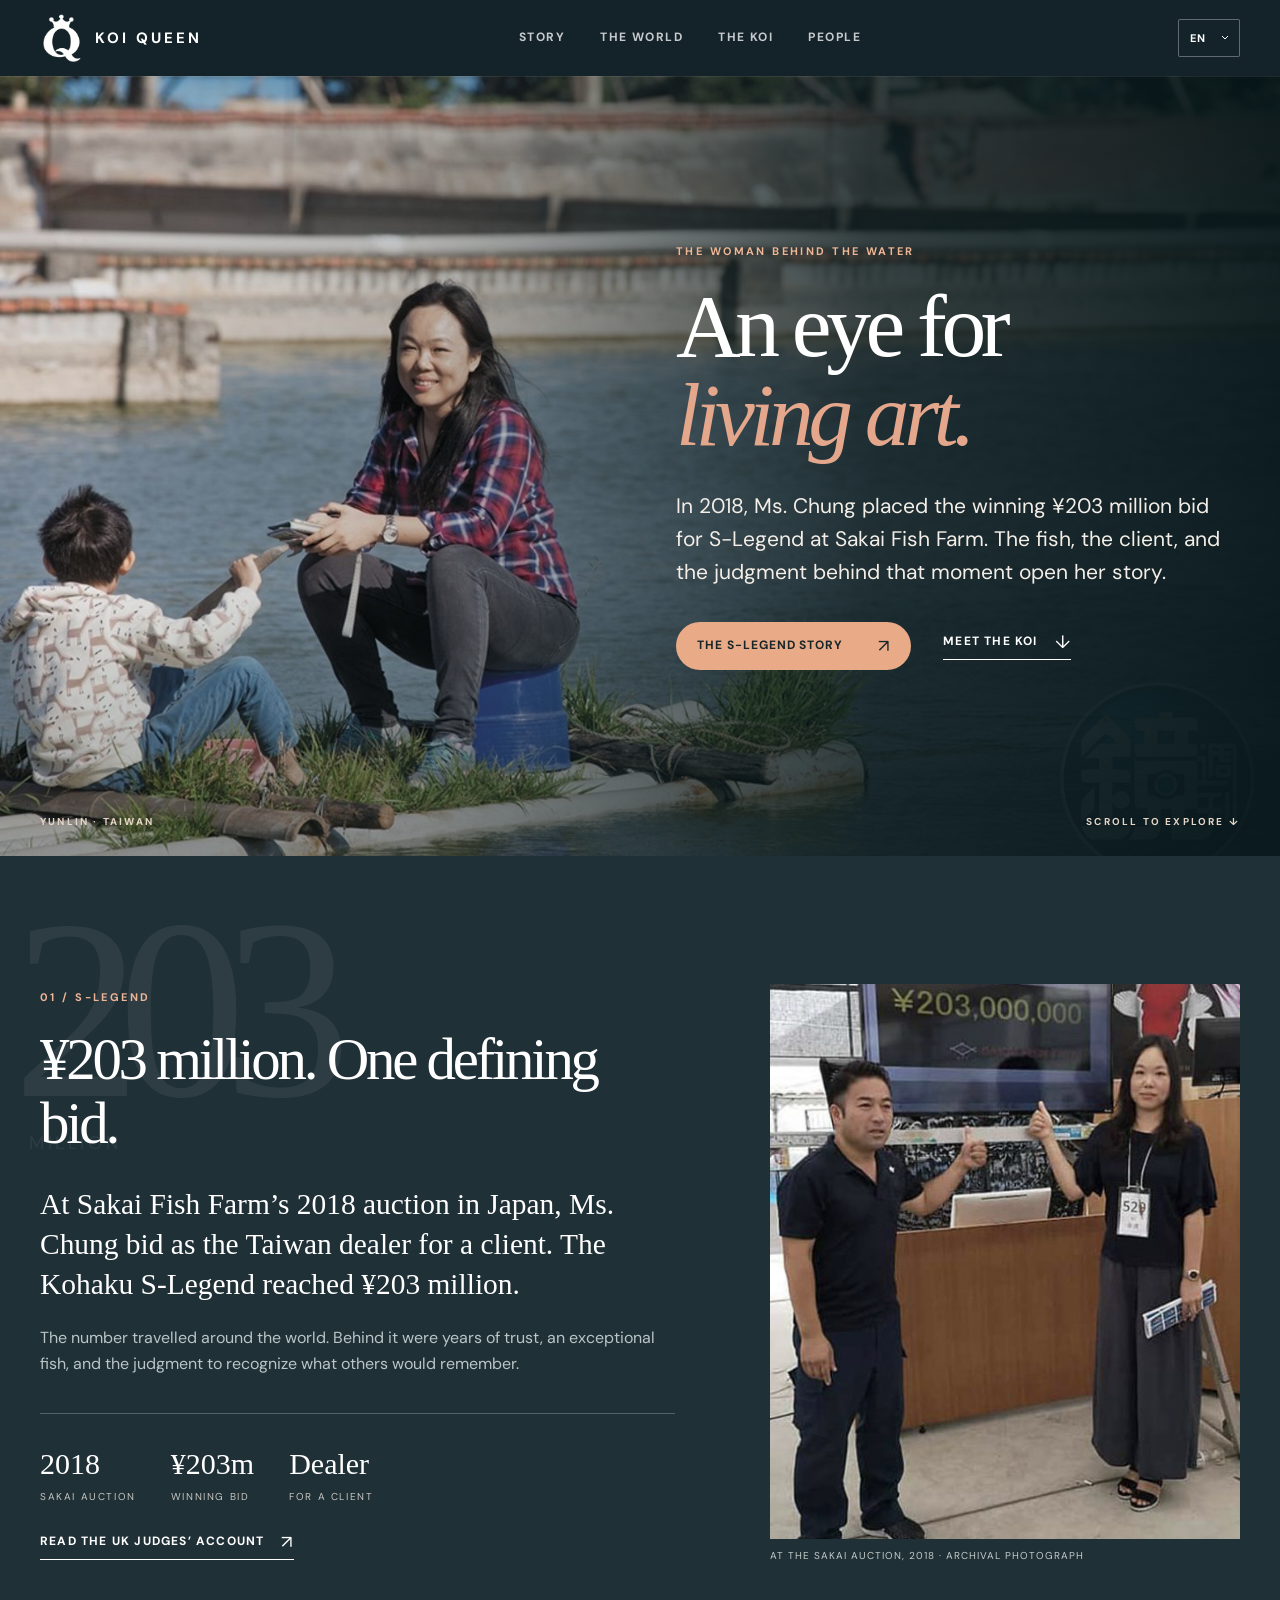
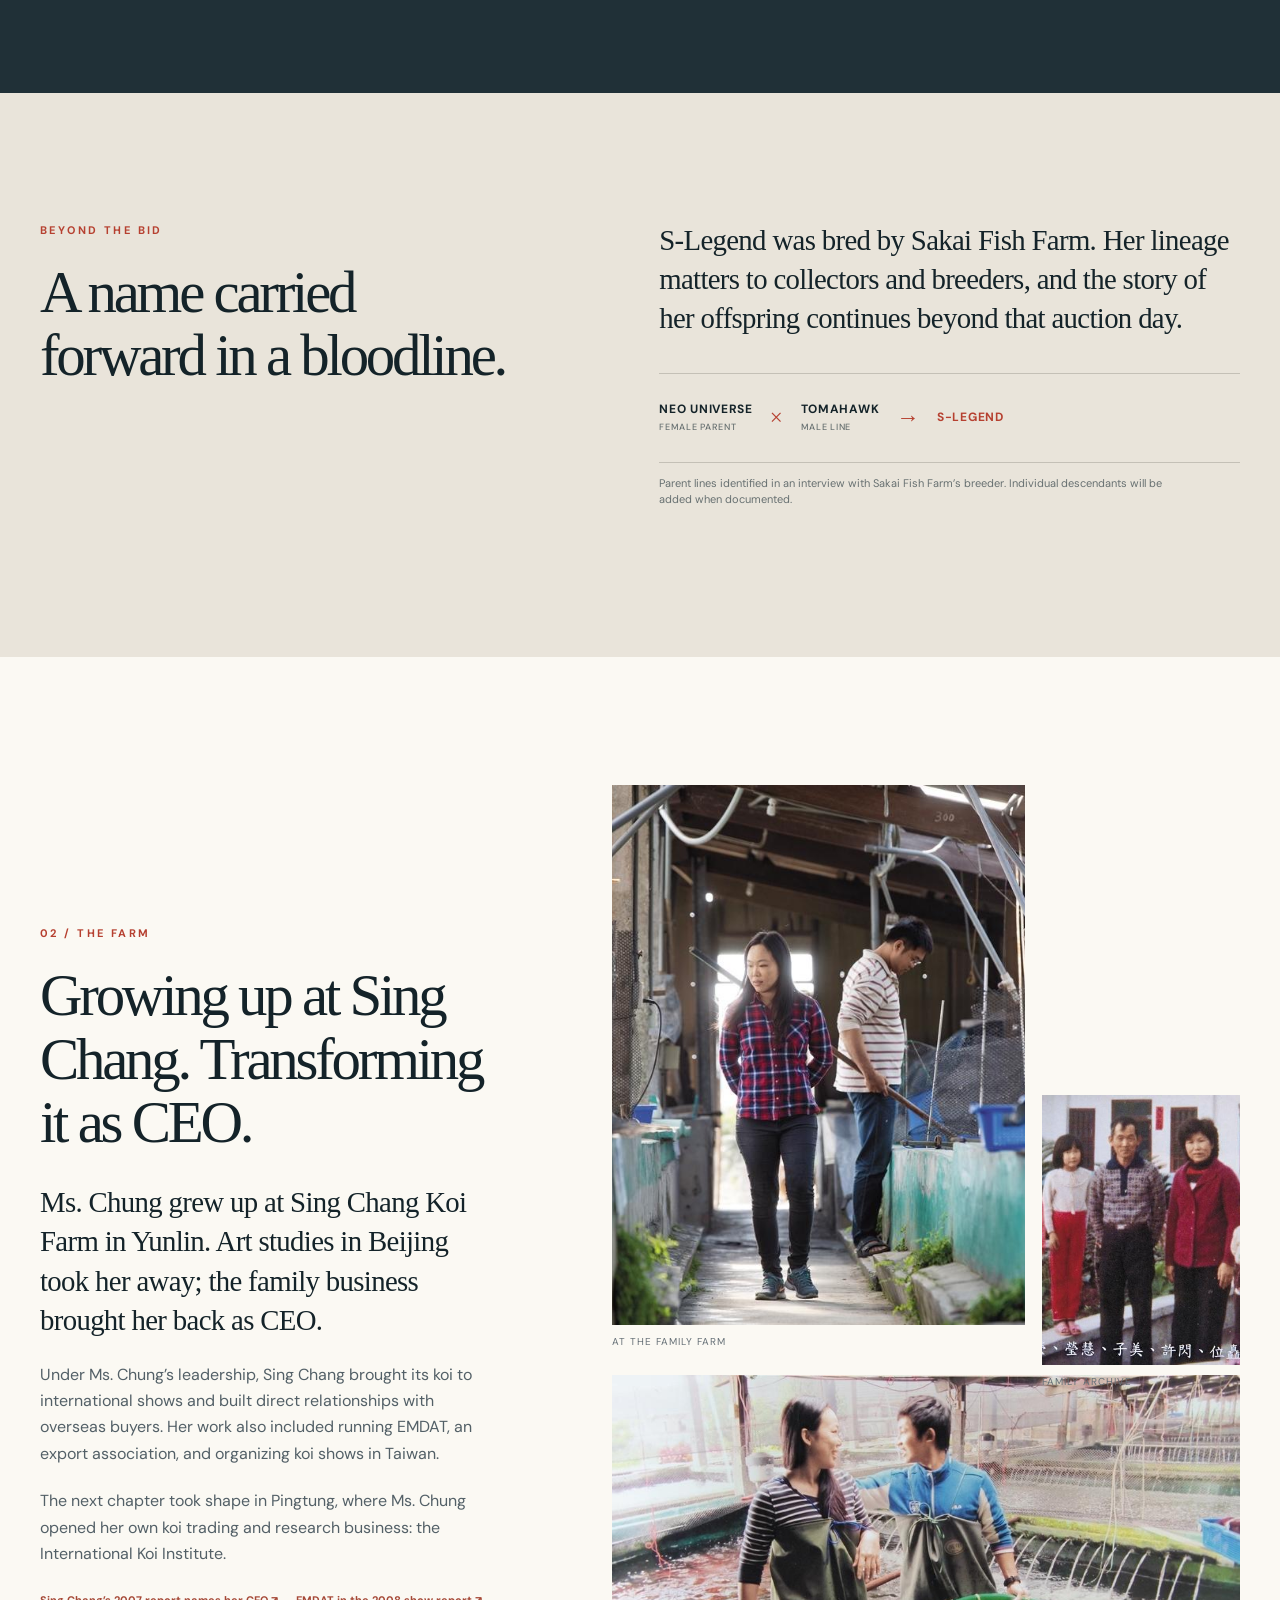
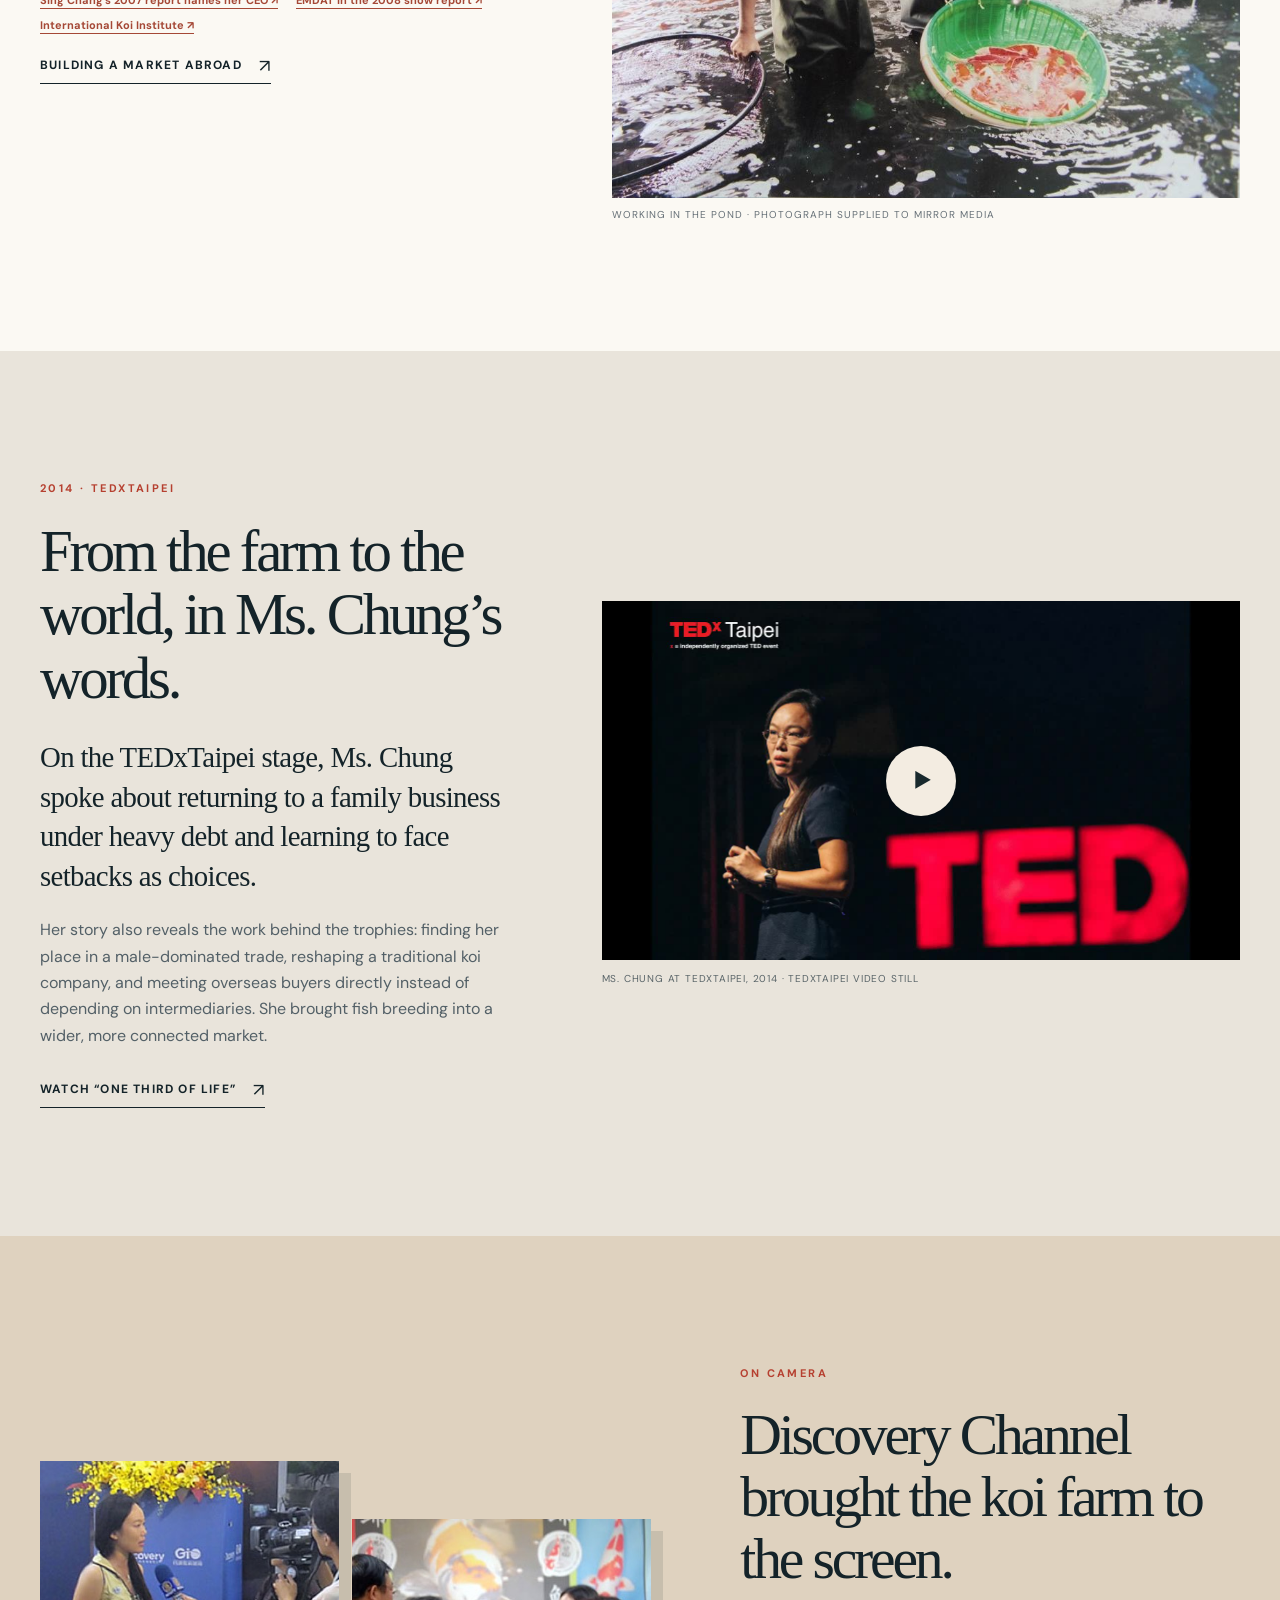
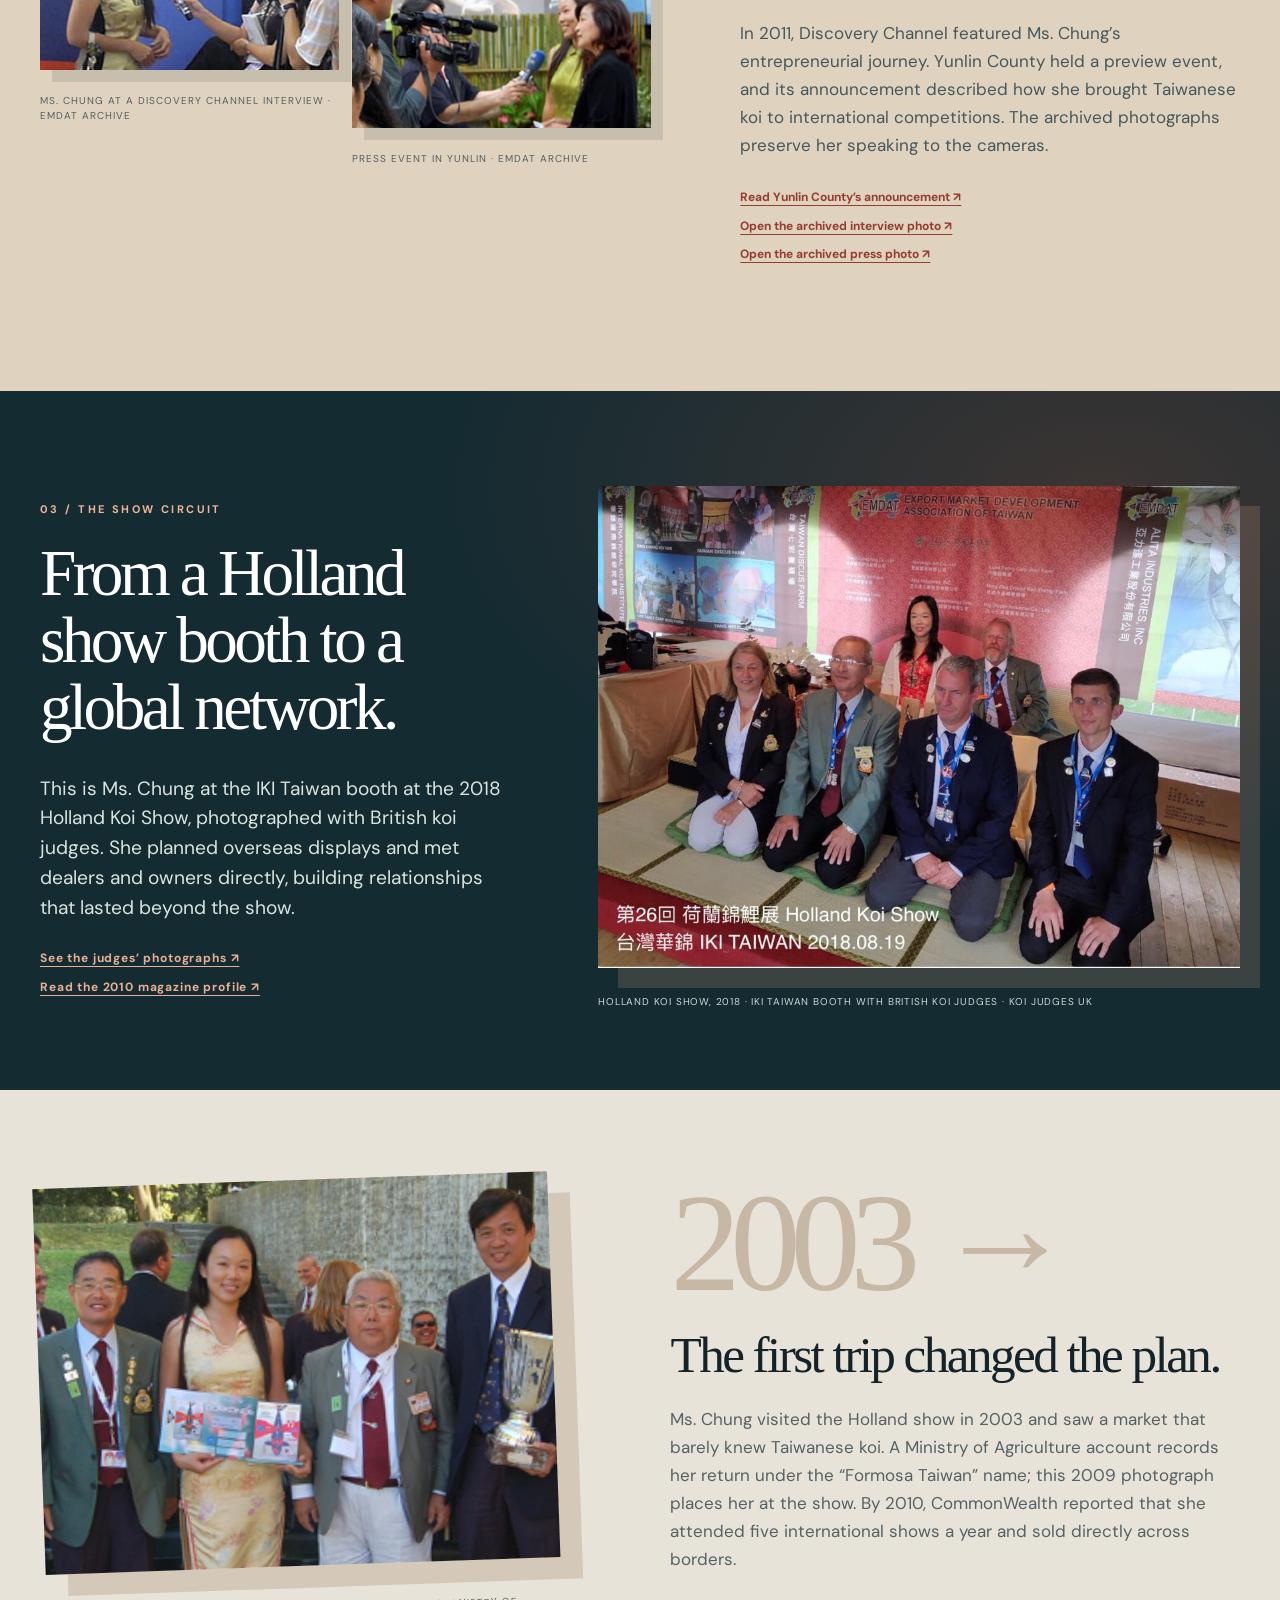
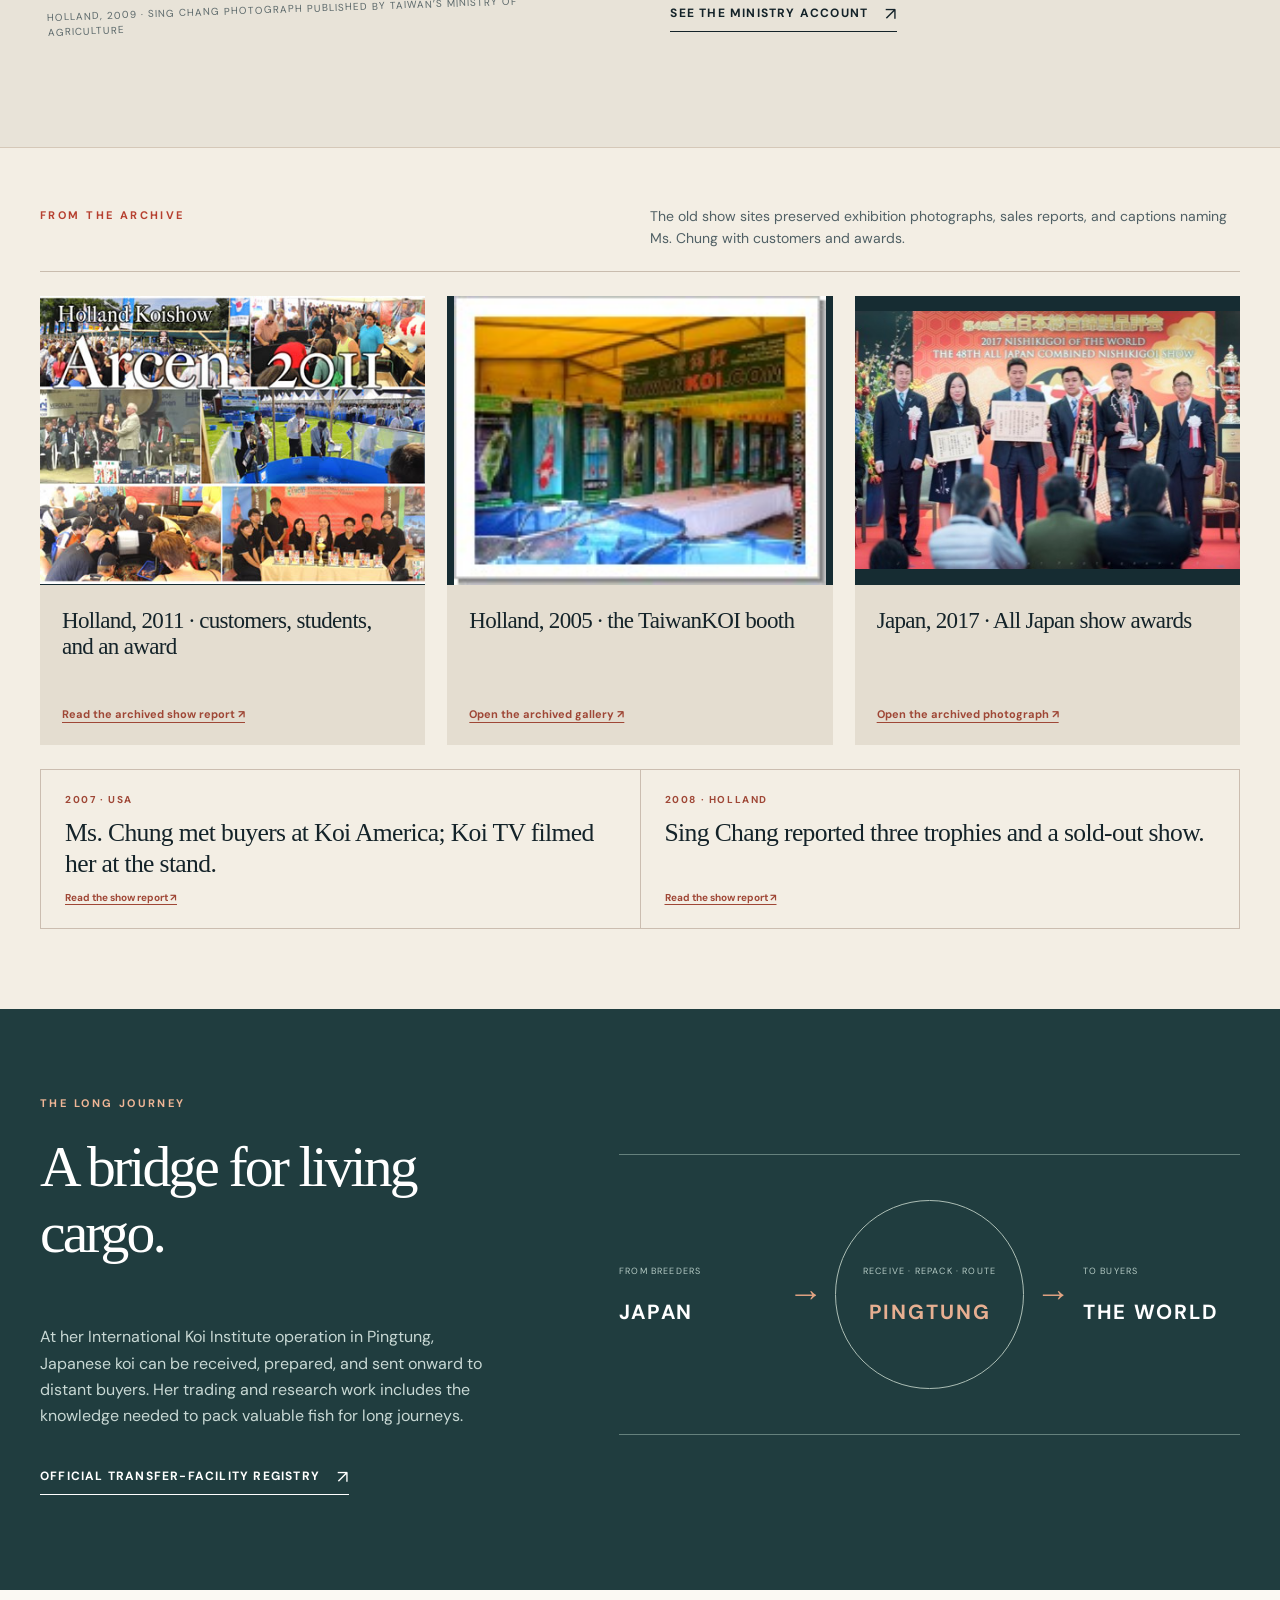
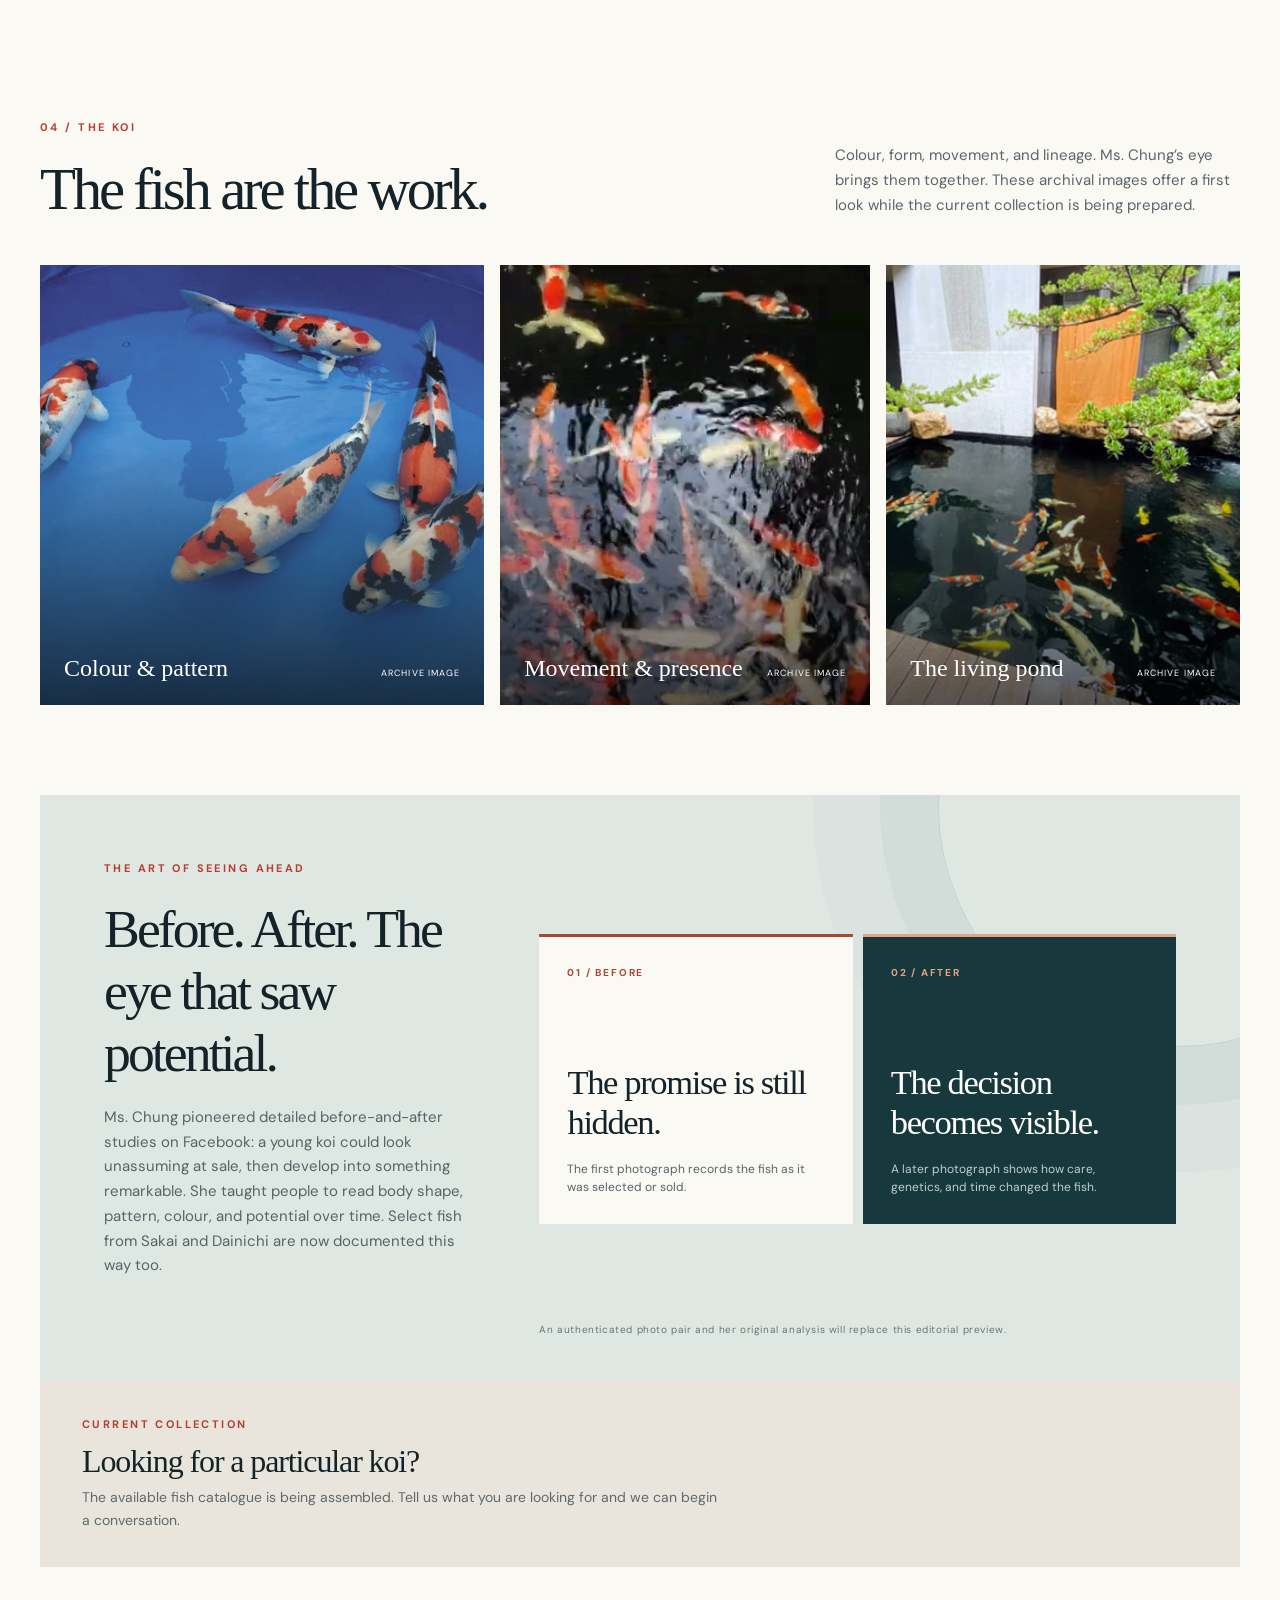
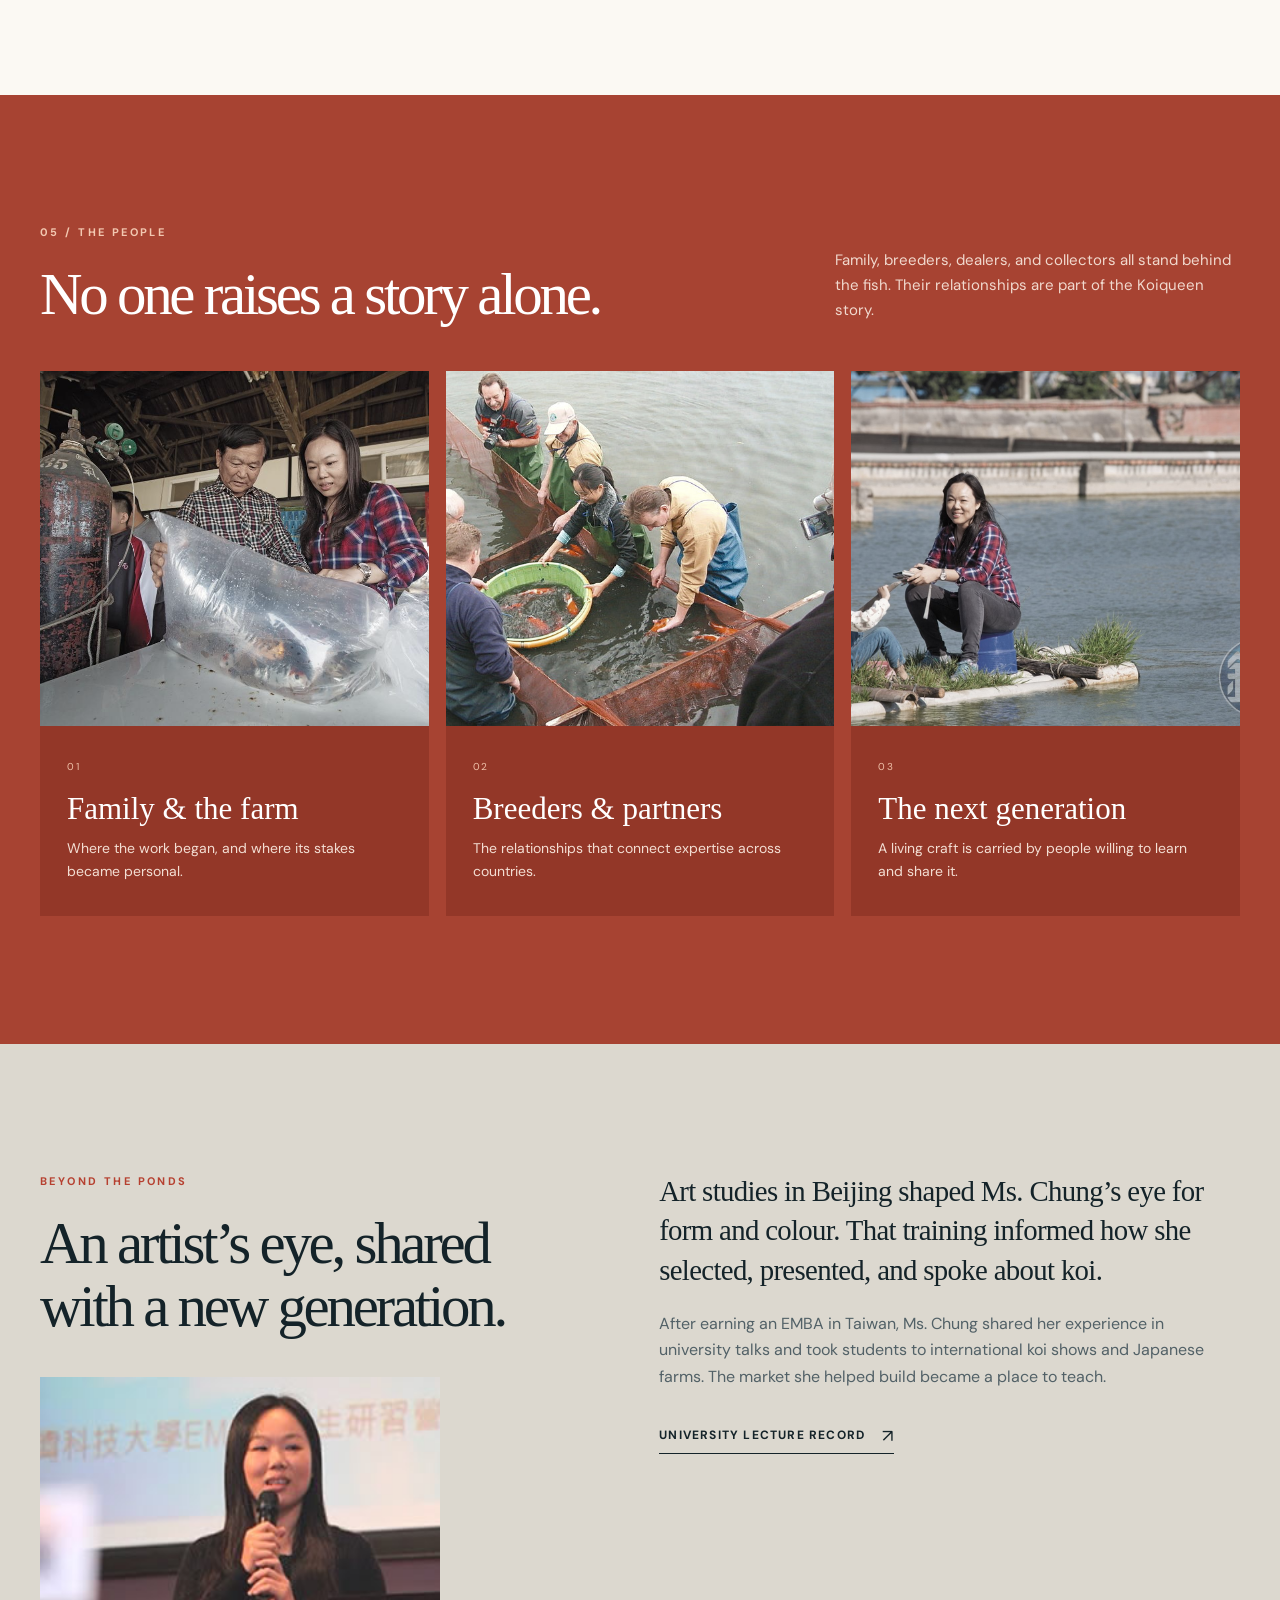
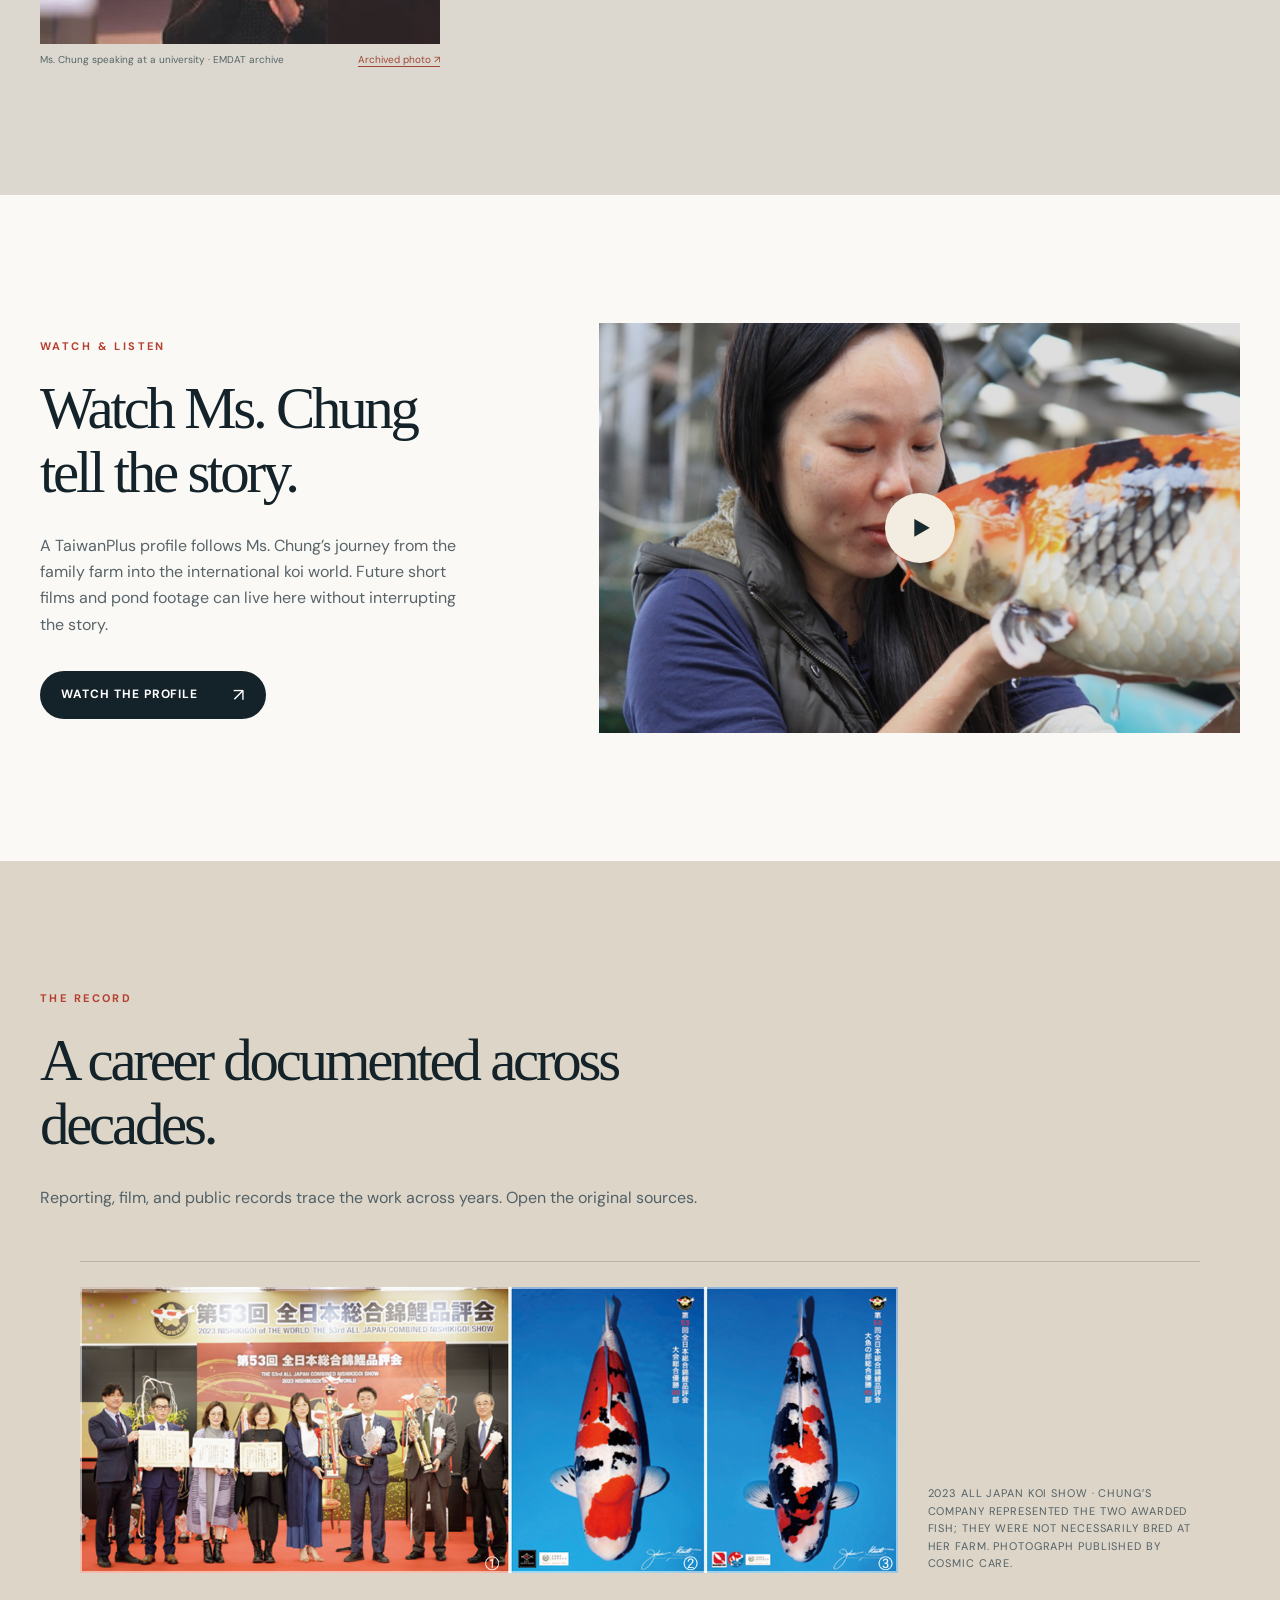
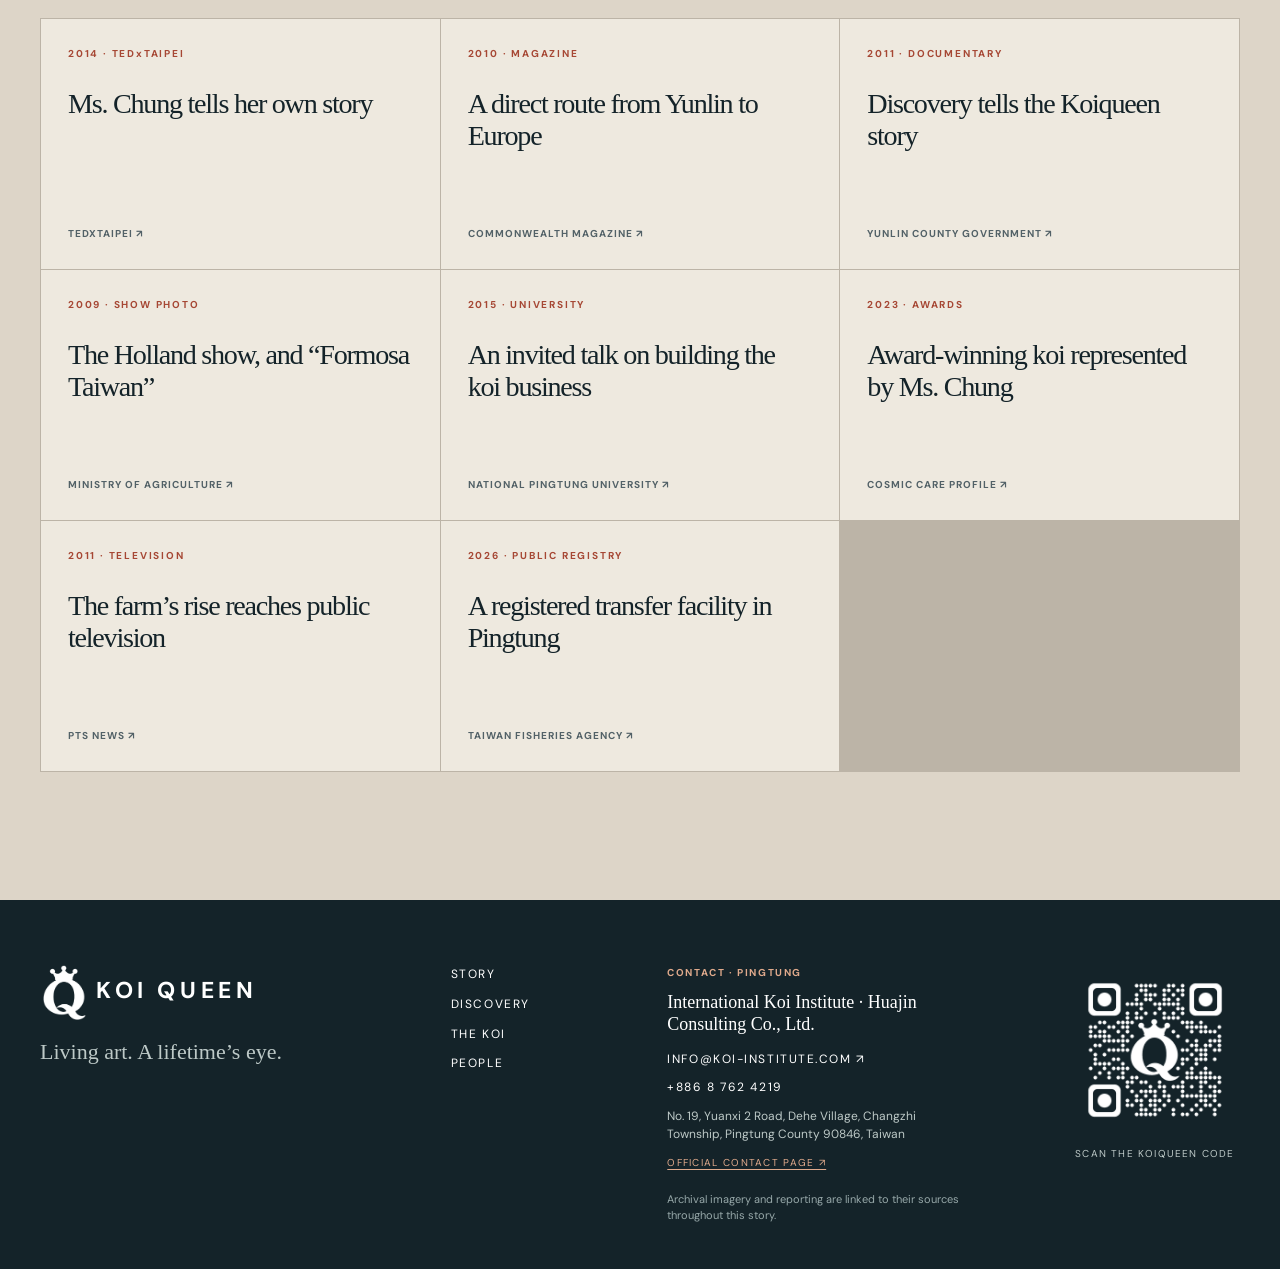
==== commit 1605e5c4: "Publish updated Ms. Chung story and Discovery Channel copy" ====
--- a/index.html
+++ b/index.html
@@ -43,7 +43,7 @@
         <div class="moment-number" aria-hidden="true">203<span>million</span></div>
         <div class="moment-copy">
           <p class="eyebrow light" data-i18n="momentLabel">01 / S-LEGEND</p>
-          <h2 data-i18n="momentTitle">One bid became a defining moment.</h2>
+          <h2 data-i18n="momentTitle">¥203 million. One defining bid.</h2>
           <p class="moment-lead" data-i18n="momentLead">At Sakai Fish Farm’s 2018 auction in Japan, Ms. Chung bid as the Taiwan dealer for a client. The Kohaku S-Legend reached ¥203 million.</p>
           <p data-i18n="momentBody">The number travelled around the world. Behind it were years of trust, an exceptional fish, and the judgment to recognize what others would remember.</p>
           <div class="moment-facts"><div><strong>2018</strong><span data-i18n="factAuction">Sakai auction</span></div><div><strong>¥203m</strong><span data-i18n="factBid">Winning bid</span></div><div><strong data-i18n="factRoleValue">Dealer</strong><span data-i18n="factRole">For a client</span></div></div>
@@ -64,16 +64,17 @@
       <div class="wrap intro-grid">
         <div class="intro-copy">
           <p class="eyebrow" data-i18n="storyLabel">02 / THE FARM</p>
-          <h2 data-i18n="storyTitle">She grew up at Sing Chang. Then she returned to lead it.</h2>
-          <p class="lead" data-i18n="storyLead">Ms. Chung grew up at Sing Chang Koi Farm in Yunlin. After studying art in Beijing, she returned to the family farm and became its CEO.</p>
-          <p data-i18n="storyBody">As Sing Chang’s CEO, she took the farm’s koi to international shows and built direct relationships with overseas buyers. She also ran EMDAT, an export association, and organized koi shows in Taiwan.</p>
-          <p data-i18n="storyNextChapter">Later, she opened her own koi trading and research business in Pingtung: the International Koi Institute, at koi-institute.com.</p>
+          <h2 data-i18n="storyTitle">Growing up at Sing Chang. Transforming it as CEO.</h2>
+          <p class="lead" data-i18n="storyLead">Ms. Chung grew up at Sing Chang Koi Farm in Yunlin. Art studies in Beijing took her away; the family business brought her back as CEO.</p>
+          <p data-i18n="storyBody">Under Ms. Chung’s leadership, Sing Chang brought its koi to international shows and built direct relationships with overseas buyers. Her work also included running EMDAT, an export association, and organizing koi shows in Taiwan.</p>
+          <p data-i18n="storyNextChapter">The next chapter took shape in Pingtung, where Ms. Chung opened her own koi trading and research business: the International Koi Institute.</p>
           <div class="story-sources"><a href="https://web.archive.org/web/20071203113808/http://www.sc-koi.com/index.php/en/home/koi_america_usa_2007" target="_blank" rel="noopener noreferrer" data-i18n="storySourceFarm">Sing Chang’s 2007 report names her CEO ↗</a><a href="https://web.archive.org/web/20081211024652/http://www.sc-koi.com/index.php/en/home/holland_koishow_2008" target="_blank" rel="noopener noreferrer" data-i18n="storySourceEMDAT">EMDAT in the 2008 show report ↗</a><a href="https://koi-institute.com/" target="_blank" rel="noopener noreferrer" data-i18n="storySourceIKI">International Koi Institute ↗</a></div>
-          <a class="text-link" href="#world"><span data-i18n="storyNext">How she found buyers abroad</span><span aria-hidden="true">↗</span></a>
+          <a class="text-link" href="#world"><span data-i18n="storyNext">Building a market abroad</span><span aria-hidden="true">↗</span></a>
         </div>
         <div class="intro-gallery">
           <figure class="intro-photo main-photo"><img src="koiqueen-research-20261115/deliverables/originals/mirror-03.jpg" alt="Ms. Chung walking through a koi farm" loading="lazy"><figcaption data-i18n="captionFarm">At the family farm</figcaption></figure>
           <figure class="intro-photo small-photo"><img src="koiqueen-research-20261115/deliverables/originals/mirror-04.jpg" alt="Archival family portrait" loading="lazy"><figcaption data-i18n="captionFamily">Family archive</figcaption></figure>
+          <figure class="intro-photo pond-photo"><img src="koiqueen-research-20261115/deliverables/originals/mirror-08.jpg" alt="Ms. Chung and a colleague standing in a koi pond with a basket of fish" loading="lazy"><figcaption data-i18n="captionPond">Working in the pond · photograph supplied to Mirror Media</figcaption></figure>
         </div>
       </div>
     </section>
@@ -82,7 +83,7 @@
       <div class="wrap tedx-grid">
         <div class="tedx-copy reveal">
           <p class="eyebrow" data-i18n="tedxLabel">2014 · TEDxTAIPEI</p>
-          <h2 id="tedx-title" data-i18n="tedxTitle">The story, in her own words.</h2>
+          <h2 id="tedx-title" data-i18n="tedxTitle">From the farm to the world, in Ms. Chung’s words.</h2>
           <p class="lead" data-i18n="tedxLead">On the TEDxTaipei stage, Ms. Chung spoke about returning to a family business under heavy debt and learning to face setbacks as choices.</p>
           <p data-i18n="tedxBody">Her story also reveals the work behind the trophies: finding her place in a male-dominated trade, reshaping a traditional koi company, and meeting overseas buyers directly instead of depending on intermediaries. She brought fish breeding into a wider, more connected market.</p>
           <a class="text-link" href="https://www.youtube.com/watch?v=nbLiaIIh4NM" target="_blank" rel="noopener noreferrer"><span data-i18n="tedxAction">Watch “One Third of Life”</span><span aria-hidden="true">↗</span></a>
@@ -91,10 +92,10 @@
       </div>
     </section>
 
-    <section class="discovery section-pad" id="discovery" aria-labelledby="discovery-title"><div class="wrap discovery-grid"><div class="discovery-photos reveal"><figure><img src="koiqueen-research-20261115/photos/emdat-koiqueen-discovery-channel-410x288.jpg" alt="Ms. Chung being interviewed in front of a Discovery backdrop" loading="lazy"><figcaption data-i18n="discoveryPhoto1">Ms. Chung at a Discovery interview · EMDAT archive</figcaption></figure><figure><img src="koiqueen-research-20261115/photos/emdat-yingying-chung-press-conference-yunlin-410x288.jpg" alt="Ms. Chung speaking to reporters at a Yunlin press event" loading="lazy"><figcaption data-i18n="discoveryPhoto2">Press event in Yunlin · EMDAT archive</figcaption></figure></div><div class="discovery-copy reveal"><p class="eyebrow" data-i18n="reportLabel">ON CAMERA</p><h2 id="discovery-title" data-i18n="reportTitle">Discovery followed the story home.</h2><p data-i18n="reportBody">In 2011, Discovery featured Ms. Chung’s entrepreneurial journey. Yunlin County held a preview event, and its announcement described how she brought Taiwanese koi to international competitions. The archived photographs preserve her speaking to the cameras.</p><div class="discovery-links"><a href="https://agriculture.yunlin.gov.tw/News_Content.aspx?n=693&amp;s=206600" target="_blank" rel="noopener noreferrer" data-i18n="discoverySource">Read Yunlin County’s announcement ↗</a><a href="https://web.archive.org/web/20170522020737/http://emdat.org/images/slides/2main-410x288/koiqueen-discovery-channel-410x288.jpg" target="_blank" rel="noopener noreferrer" data-i18n="reportLink">Open the archived interview photo ↗</a><a href="https://web.archive.org/web/20170522020749/http://emdat.org/images/slides/2main-410x288/yingying-chung-press-conference-yunlin-410x288.jpg" target="_blank" rel="noopener noreferrer" data-i18n="discoveryPhotoLink">Open the archived press photo ↗</a></div></div></div></section>
+    <section class="discovery section-pad" id="discovery" aria-labelledby="discovery-title"><div class="wrap discovery-grid"><div class="discovery-photos reveal"><figure><img src="koiqueen-research-20261115/photos/emdat-koiqueen-discovery-channel-410x288.jpg" alt="Ms. Chung being interviewed in front of a Discovery Channel backdrop" loading="lazy"><figcaption data-i18n="discoveryPhoto1">Ms. Chung at a Discovery Channel interview · EMDAT archive</figcaption></figure><figure><img src="koiqueen-research-20261115/photos/emdat-yingying-chung-press-conference-yunlin-410x288.jpg" alt="Ms. Chung speaking to reporters at a Yunlin press event" loading="lazy"><figcaption data-i18n="discoveryPhoto2">Press event in Yunlin · EMDAT archive</figcaption></figure></div><div class="discovery-copy reveal"><p class="eyebrow" data-i18n="reportLabel">ON CAMERA</p><h2 id="discovery-title" data-i18n="reportTitle">Discovery Channel brought the koi farm to the screen.</h2><p data-i18n="reportBody">In 2011, Discovery Channel featured Ms. Chung’s entrepreneurial journey. Yunlin County held a preview event, and its announcement described how she brought Taiwanese koi to international competitions. The archived photographs preserve her speaking to the cameras.</p><div class="discovery-links"><a href="https://agriculture.yunlin.gov.tw/News_Content.aspx?n=693&amp;s=206600" target="_blank" rel="noopener noreferrer" data-i18n="discoverySource">Read Yunlin County’s announcement ↗</a><a href="https://web.archive.org/web/20170522020737/http://emdat.org/images/slides/2main-410x288/koiqueen-discovery-channel-410x288.jpg" target="_blank" rel="noopener noreferrer" data-i18n="reportLink">Open the archived interview photo ↗</a><a href="https://web.archive.org/web/20170522020749/http://emdat.org/images/slides/2main-410x288/yingying-chung-press-conference-yunlin-410x288.jpg" target="_blank" rel="noopener noreferrer" data-i18n="discoveryPhotoLink">Open the archived press photo ↗</a></div></div></div></section>
 
     <section class="world" id="world" aria-labelledby="world-title">
-      <div class="world-stage"><div class="wrap world-stage-layout"><div class="world-intro reveal"><p class="eyebrow light" data-i18n="worldLabel">03 / THE SHOW CIRCUIT</p><h2 id="world-title" data-i18n="worldTitle">A booth. A trophy. A market built in person.</h2><p data-i18n="worldLead">At the 2018 Holland Koi Show, Ms. Chung stood at the IKI Taiwan booth with British koi judges. Years earlier, she had begun taking fish to European shows and speaking directly with buyers. Those encounters shaped what she bred, how she presented it, and the partners she chose.</p><div class="world-links"><a href="https://koijudges.uk/s-legend/" target="_blank" rel="noopener noreferrer" data-i18n="worldLinkUK">See the judges’ photographs ↗</a><a href="https://www.cw.com.tw/article/5000480" target="_blank" rel="noopener noreferrer" data-i18n="worldLinkMagazine">Read the 2010 magazine profile ↗</a></div></div><figure class="world-stage-photo reveal"><img src="koiqueen-research-20261115/photos/uk-judges-2019.jpg" alt="Ms. Chung at the IKI Taiwan booth with British koi judges at the 2018 Holland Koi Show" loading="lazy"><figcaption data-i18n="worldStageCaption">Holland Koi Show, 2018 · IKI Taiwan booth and British koi judges · Koi Judges UK</figcaption></figure></div></div>
+      <div class="world-stage"><div class="wrap world-stage-layout"><div class="world-intro reveal"><p class="eyebrow light" data-i18n="worldLabel">03 / THE SHOW CIRCUIT</p><h2 id="world-title" data-i18n="worldTitle">From a Holland show booth to a global network.</h2><p data-i18n="worldLead">At the 2018 Holland Koi Show, Ms. Chung stood at the IKI Taiwan booth with British koi judges. Years earlier, she had begun taking fish to European shows and speaking directly with buyers. Those encounters shaped what she bred, how she presented it, and the partners she chose.</p><div class="world-links"><a href="https://koijudges.uk/s-legend/" target="_blank" rel="noopener noreferrer" data-i18n="worldLinkUK">See the judges’ photographs ↗</a><a href="https://www.cw.com.tw/article/5000480" target="_blank" rel="noopener noreferrer" data-i18n="worldLinkMagazine">Read the 2010 magazine profile ↗</a></div></div><figure class="world-stage-photo reveal"><img src="koiqueen-research-20261115/photos/uk-judges-2019.jpg" alt="Ms. Chung at the IKI Taiwan booth with British koi judges at the 2018 Holland Koi Show" loading="lazy"><figcaption data-i18n="worldStageCaption">Holland Koi Show, 2018 · IKI Taiwan booth and British koi judges · Koi Judges UK</figcaption></figure></div></div>
       <div class="world-proof wrap">
         <figure class="show-photo reveal"><img src="koiqueen-research-20261115/photos/moa-holland-2009.jpg" alt="Ms. Chung at the 2009 Holland koi show with fellow participants and a trophy" loading="lazy"><figcaption data-i18n="worldPhotoCaption">Holland, 2009 · Sing Chang photograph published by Taiwan’s Ministry of Agriculture</figcaption></figure>
         <div class="world-proof-copy reveal"><span class="chapter-year">2003 →</span><h3 data-i18n="worldProofTitle">The first trip changed the plan.</h3><p data-i18n="worldProofBody">Ms. Chung visited the Holland show in 2003 and saw a market that barely knew Taiwanese koi. A Ministry of Agriculture account records her return under the “Formosa Taiwan” name; this 2009 photograph places her at the show. By 2010, CommonWealth reported that she attended five international shows a year and sold directly across borders.</p><a class="text-link" href="https://kids.moa.gov.tw/view.php?func=knowledge&amp;subfunc=article&amp;pid=30&amp;id=162" target="_blank" rel="noopener noreferrer"><span data-i18n="worldSource">See the Ministry account</span><span aria-hidden="true">↗</span></a></div>
@@ -111,7 +112,7 @@
           <figure class="koi-card koi-card-b"><img src="koiqueen-research-20261115/deliverables/originals/ebc-01.jpg" alt="Koi moving through dark water" loading="lazy"><figcaption><span data-i18n="koiStudy2">Movement & presence</span><small data-i18n="archivePhoto">ARCHIVE IMAGE</small></figcaption></figure>
           <figure class="koi-card koi-card-c"><img src="koiqueen-research-20261115/deliverables/originals/ct-02.jpg" alt="Koi swimming in a garden pond" loading="lazy"><figcaption><span data-i18n="koiStudy3">The living pond</span><small data-i18n="archivePhoto">ARCHIVE IMAGE</small></figcaption></figure>
         </div>
-        <div class="development reveal"><div class="development-head"><p class="eyebrow" data-i18n="developmentLabel">THE ART OF SEEING AHEAD</p><h3 data-i18n="developmentTitle">Before. After. What she saw between.</h3><p data-i18n="developmentIntro">Ms. Chung pioneered detailed before-and-after studies on Facebook: a young koi could look unassuming at sale, then develop into something remarkable. She taught people to read body shape, pattern, colour, and potential over time. Select fish from Sakai and Dainichi are now documented this way too.</p></div><div class="development-pair"><div><span>01 / BEFORE</span><strong data-i18n="developmentBefore">The promise is still hidden.</strong><p data-i18n="developmentBeforeBody">The first photograph records the fish as it was selected or sold.</p></div><div><span>02 / AFTER</span><strong data-i18n="developmentAfter">The decision becomes visible.</strong><p data-i18n="developmentAfterBody">A later photograph shows how care, genetics, and time changed the fish.</p></div></div><p class="development-note" data-i18n="developmentNote">An authenticated photo pair and her original analysis will replace this editorial preview.</p></div>
+        <div class="development reveal"><div class="development-head"><p class="eyebrow" data-i18n="developmentLabel">THE ART OF SEEING AHEAD</p><h3 data-i18n="developmentTitle">Before. After. The eye that saw potential.</h3><p data-i18n="developmentIntro">Ms. Chung pioneered detailed before-and-after studies on Facebook: a young koi could look unassuming at sale, then develop into something remarkable. She taught people to read body shape, pattern, colour, and potential over time. Select fish from Sakai and Dainichi are now documented this way too.</p></div><div class="development-pair"><div><span>01 / BEFORE</span><strong data-i18n="developmentBefore">The promise is still hidden.</strong><p data-i18n="developmentBeforeBody">The first photograph records the fish as it was selected or sold.</p></div><div><span>02 / AFTER</span><strong data-i18n="developmentAfter">The decision becomes visible.</strong><p data-i18n="developmentAfterBody">A later photograph shows how care, genetics, and time changed the fish.</p></div></div><p class="development-note" data-i18n="developmentNote">An authenticated photo pair and her original analysis will replace this editorial preview.</p></div>
         <div class="collection-cta"><div><p class="eyebrow" data-i18n="collectionLabel">CURRENT COLLECTION</p><h3 data-i18n="collectionTitle">Looking for a particular koi?</h3><p data-i18n="collectionBody">The available fish catalogue is being assembled. Tell us what you are looking for and we can begin a conversation.</p></div></div>
       </div>
     </section>
@@ -122,18 +123,18 @@
       </div>
     </section>
 
-    <section class="learning section-pad" id="learning"><div class="wrap learning-grid"><div class="reveal"><p class="eyebrow" data-i18n="learnLabel">BEYOND THE PONDS</p><h2 data-i18n="learnTitle">The artist became a teacher, too.</h2><figure class="learning-archive"><img src="koiqueen-research-20261115/photos/emdat-university-lecture.jpg" alt="Ms. Chung speaking at a university lecture" loading="lazy"><figcaption><span data-i18n="learnPhotoCaption">Ms. Chung speaking at a university · EMDAT archive</span><a href="https://web.archive.org/web/20170522020900/http://emdat.org/images/slides/main1-300x200/yingying-chung-university-lecture-300x200.jpg" target="_blank" rel="noopener noreferrer" data-i18n="learnPhotoLink">Archived photo ↗</a></figcaption></figure></div><div class="reveal"><p class="lead" data-i18n="learnLead">She studied art in Beijing before returning to the farm. That eye for form and colour became part of how she selected, presented, and spoke about koi.</p><p data-i18n="learnBody">She later earned an EMBA in Taiwan and shared what she learned in university talks. She also took students to see international koi shows and Japanese farms: the market she built became something she could teach.</p><a class="text-link" href="https://ceduai2.nptu.edu.tw/var/file/54/1054/img/426274536.pdf" target="_blank" rel="noopener noreferrer"><span data-i18n="learnSource">University lecture record</span><span aria-hidden="true">↗</span></a></div></div></section>
+    <section class="learning section-pad" id="learning"><div class="wrap learning-grid"><div class="reveal"><p class="eyebrow" data-i18n="learnLabel">BEYOND THE PONDS</p><h2 data-i18n="learnTitle">An artist’s eye, shared with a new generation.</h2><figure class="learning-archive"><img src="koiqueen-research-20261115/photos/emdat-university-lecture.jpg" alt="Ms. Chung speaking at a university lecture" loading="lazy"><figcaption><span data-i18n="learnPhotoCaption">Ms. Chung speaking at a university · EMDAT archive</span><a href="https://web.archive.org/web/20170522020900/http://emdat.org/images/slides/main1-300x200/yingying-chung-university-lecture-300x200.jpg" target="_blank" rel="noopener noreferrer" data-i18n="learnPhotoLink">Archived photo ↗</a></figcaption></figure></div><div class="reveal"><p class="lead" data-i18n="learnLead">She studied art in Beijing before returning to the farm. That eye for form and colour became part of how she selected, presented, and spoke about koi.</p><p data-i18n="learnBody">She later earned an EMBA in Taiwan and shared what she learned in university talks. She also took students to see international koi shows and Japanese farms: the market she built became something she could teach.</p><a class="text-link" href="https://ceduai2.nptu.edu.tw/var/file/54/1054/img/426274536.pdf" target="_blank" rel="noopener noreferrer"><span data-i18n="learnSource">University lecture record</span><span aria-hidden="true">↗</span></a></div></div></section>
 
-    <section class="watch section-pad"><div class="wrap watch-grid"><div><p class="eyebrow" data-i18n="watchLabel">WATCH & LISTEN</p><h2 data-i18n="watchTitle">Hear it in her own voice.</h2><p data-i18n="watchBody">A TaiwanPlus profile follows Ms. Chung’s journey from the family farm into the international koi world. Future short films and pond footage can live here without interrupting the story.</p><a class="pill dark" href="https://www.taiwanplus.com/shows/lifestyle/culture/492/in-her-shoes/s1/250325019/how-this-award-winning-koi-fish-dealer-reached-the-top-in-her-shoes-ep11" target="_blank" rel="noopener noreferrer"><span data-i18n="watchAction">Watch the profile</span><span aria-hidden="true">↗</span></a></div><a class="watch-image" href="https://www.taiwanplus.com/shows/lifestyle/culture/492/in-her-shoes/s1/250325019/how-this-award-winning-koi-fish-dealer-reached-the-top-in-her-shoes-ep11" target="_blank" rel="noopener noreferrer" aria-label="Watch the TaiwanPlus profile"><img src="koiqueen-research-20261115/deliverables/originals/taiwanplus-01.jpg" alt="Ms. Chung in a TaiwanPlus profile" loading="lazy"><span class="play" aria-hidden="true">▶</span></a></div></section>
-    <section class="evidence section-pad" id="evidence"><div class="wrap"><div class="evidence-head reveal"><p class="eyebrow" data-i18n="evidenceLabel">THE RECORD</p><h2 data-i18n="evidenceTitle">The story has witnesses.</h2><p data-i18n="evidenceIntro">Reporting, film, and public records trace the work across years. Open the original sources.</p></div><figure class="evidence-feature reveal"><img src="koiqueen-research-20261115/photos/cosmic-holland-report.jpg" alt="Ms. Chung among representatives at the 2023 All Japan koi show award ceremony, alongside images of two winning koi" loading="lazy"><figcaption data-i18n="evidenceFeature">2023 All Japan Koi Show · Chung’s company represented the two awarded fish; they were not necessarily bred at her farm. Photograph published by Cosmic Care.</figcaption></figure><div class="evidence-grid">
+    <section class="watch section-pad"><div class="wrap watch-grid"><div><p class="eyebrow" data-i18n="watchLabel">WATCH & LISTEN</p><h2 data-i18n="watchTitle">Watch Ms. Chung tell the story.</h2><p data-i18n="watchBody">A TaiwanPlus profile follows Ms. Chung’s journey from the family farm into the international koi world. Future short films and pond footage can live here without interrupting the story.</p><a class="pill dark" href="https://www.taiwanplus.com/shows/lifestyle/culture/492/in-her-shoes/s1/250325019/how-this-award-winning-koi-fish-dealer-reached-the-top-in-her-shoes-ep11" target="_blank" rel="noopener noreferrer"><span data-i18n="watchAction">Watch the profile</span><span aria-hidden="true">↗</span></a></div><a class="watch-image" href="https://www.taiwanplus.com/shows/lifestyle/culture/492/in-her-shoes/s1/250325019/how-this-award-winning-koi-fish-dealer-reached-the-top-in-her-shoes-ep11" target="_blank" rel="noopener noreferrer" aria-label="Watch the TaiwanPlus profile"><img src="koiqueen-research-20261115/discovery-taiwanplus-poster.jpg" alt="Ms. Chung examining a koi in a documentary still" loading="lazy"><span class="play" aria-hidden="true">▶</span></a></div></section>
+    <section class="evidence section-pad" id="evidence"><div class="wrap"><div class="evidence-head reveal"><p class="eyebrow" data-i18n="evidenceLabel">THE RECORD</p><h2 data-i18n="evidenceTitle">A career documented across decades.</h2><p data-i18n="evidenceIntro">Reporting, film, and public records trace the work across years. Open the original sources.</p></div><figure class="evidence-feature reveal"><img src="koiqueen-research-20261115/photos/cosmic-holland-report.jpg" alt="Ms. Chung among representatives at the 2023 All Japan koi show award ceremony, alongside images of two winning koi" loading="lazy"><figcaption data-i18n="evidenceFeature">2023 All Japan Koi Show · Chung’s company represented the two awarded fish; they were not necessarily bred at her farm. Photograph published by Cosmic Care.</figcaption></figure><div class="evidence-grid">
       <a href="https://www.youtube.com/watch?v=nbLiaIIh4NM" target="_blank" rel="noopener noreferrer"><span>2014 · TEDxTAIPEI</span><h3 data-i18n="evTedx">Ms. Chung tells her own story</h3><small>TEDxTaipei ↗</small></a>
       <a href="https://www.cw.com.tw/article/5000480" target="_blank" rel="noopener noreferrer"><span>2010 · MAGAZINE</span><h3 data-i18n="ev1">A direct route from Yunlin to Europe</h3><small>CommonWealth Magazine ↗</small></a>
       <a href="https://agriculture.yunlin.gov.tw/News_Content.aspx?n=693&amp;s=206600" target="_blank" rel="noopener noreferrer"><span>2011 · DOCUMENTARY</span><h3 data-i18n="ev2">Discovery tells the Koiqueen story</h3><small>Yunlin County Government ↗</small></a>
       <a href="https://kids.moa.gov.tw/view.php?func=knowledge&amp;subfunc=article&amp;pid=30&amp;id=162" target="_blank" rel="noopener noreferrer"><span>2009 · SHOW PHOTO</span><h3 data-i18n="ev3">The Holland show, and “Formosa Taiwan”</h3><small>Ministry of Agriculture ↗</small></a>
       <a href="https://ceduai2.nptu.edu.tw/var/file/54/1054/img/426274536.pdf" target="_blank" rel="noopener noreferrer"><span>2015 · UNIVERSITY</span><h3 data-i18n="ev4">An invited talk on building the koi business</h3><small>National Pingtung University ↗</small></a>
-      <a href="https://www.cosmiccare.org/SupportDedication/Detail/05a2100f-c52f-4c84-bf15-275ad4355f98" target="_blank" rel="noopener noreferrer"><span>2023 · AWARDS</span><h3 data-i18n="ev5">Fish she represented win in Japan</h3><small>Cosmic Care profile ↗</small></a>
+      <a href="https://www.cosmiccare.org/SupportDedication/Detail/05a2100f-c52f-4c84-bf15-275ad4355f98" target="_blank" rel="noopener noreferrer"><span>2023 · AWARDS</span><h3 data-i18n="ev5">Award-winning koi represented by Ms. Chung</h3><small>Cosmic Care profile ↗</small></a>
       <a href="https://news.pts.org.tw/article/151033" target="_blank" rel="noopener noreferrer"><span>2011 · TELEVISION</span><h3 data-i18n="ev6">The farm’s rise reaches public television</h3><small>PTS News ↗</small></a>
-      <a href="https://www.fa.gov.tw/view.php?id=199&amp;subtheme=&amp;theme=Announcement_Info" target="_blank" rel="noopener noreferrer"><span>2026 · PUBLIC REGISTRY</span><h3 data-i18n="ev7">Her company’s registered transfer facility</h3><small>Taiwan Fisheries Agency ↗</small></a>
+      <a href="https://www.fa.gov.tw/view.php?id=199&amp;subtheme=&amp;theme=Announcement_Info" target="_blank" rel="noopener noreferrer"><span>2026 · PUBLIC REGISTRY</span><h3 data-i18n="ev7">A registered transfer facility in Pingtung</h3><small>Taiwan Fisheries Agency ↗</small></a>
     </div></div></section>
   </main>
   <footer><div class="wrap footer-grid"><div><div class="footer-brand"><span class="footer-logo" aria-hidden="true"></span>KOI QUEEN</div><p data-i18n="footerLine">Living art. A lifetime’s eye.</p></div><div><a href="#story" data-i18n="navStory">Story</a><a href="#discovery" data-i18n="footerDiscovery">Discovery</a><a href="#koi" data-i18n="navKoi">The koi</a><a href="#people" data-i18n="navPeople">People</a></div><div class="footer-contact"><span data-i18n="footerContactLabel">CONTACT · PINGTUNG</span><strong data-i18n="footerCompany">International Koi Institute · Huajin Consulting Co., Ltd.</strong><a href="mailto:info@koi-institute.com">info@koi-institute.com ↗</a><a href="tel:+88687624219">+886 8 762 4219</a><address data-i18n="footerAddress">No. 19, Yuanxi 2 Road, Dehe Village, Changzhi Township, Pingtung County 90846, Taiwan</address><a class="footer-source" href="https://koi-institute.com/about/" target="_blank" rel="noopener noreferrer" data-i18n="footerContactSource">Official contact page ↗</a><small data-i18n="footerCredit">Archival imagery and reporting are linked to their sources throughout this story.</small></div><div class="footer-qr"><img src="assets/koiqueen-qr.png" alt="Koiqueen QR code"><span data-i18n="footerQR">Scan the Koiqueen code</span></div></div></footer>
--- a/style.css
+++ b/style.css
@@ -70,3 +70,6 @@
 @media(max-width:720px){.tedx-grid{display:flex;flex-direction:column;align-items:stretch;gap:38px}.tedx-copy h2{font-size:clamp(39px,10vw,56px)}.tedx-copy .lead{font-size:22px}.tedx-figure figcaption{font-size:9px}}
 .presidential-photos figure{margin:0;max-width:430px}.presidential-photos img{display:block;width:100%;height:auto;aspect-ratio:3/4;object-fit:cover;object-position:center top}.presidential-photos figcaption{font-size:10px;line-height:1.4;letter-spacing:.06em;text-transform:uppercase;color:#657075;margin-top:10px}
 @media(max-width:720px){.presidential-photos{margin-bottom:34px}.presidential-photos figcaption{font-size:8px}}
+.intro-gallery .pond-photo{grid-column:1/-1;margin-top:8px}
+.intro-gallery .pond-photo img{width:100%;height:auto;aspect-ratio:906/610;object-fit:contain}
+@media(max-width:720px){.intro-gallery .pond-photo{margin-top:14px}}
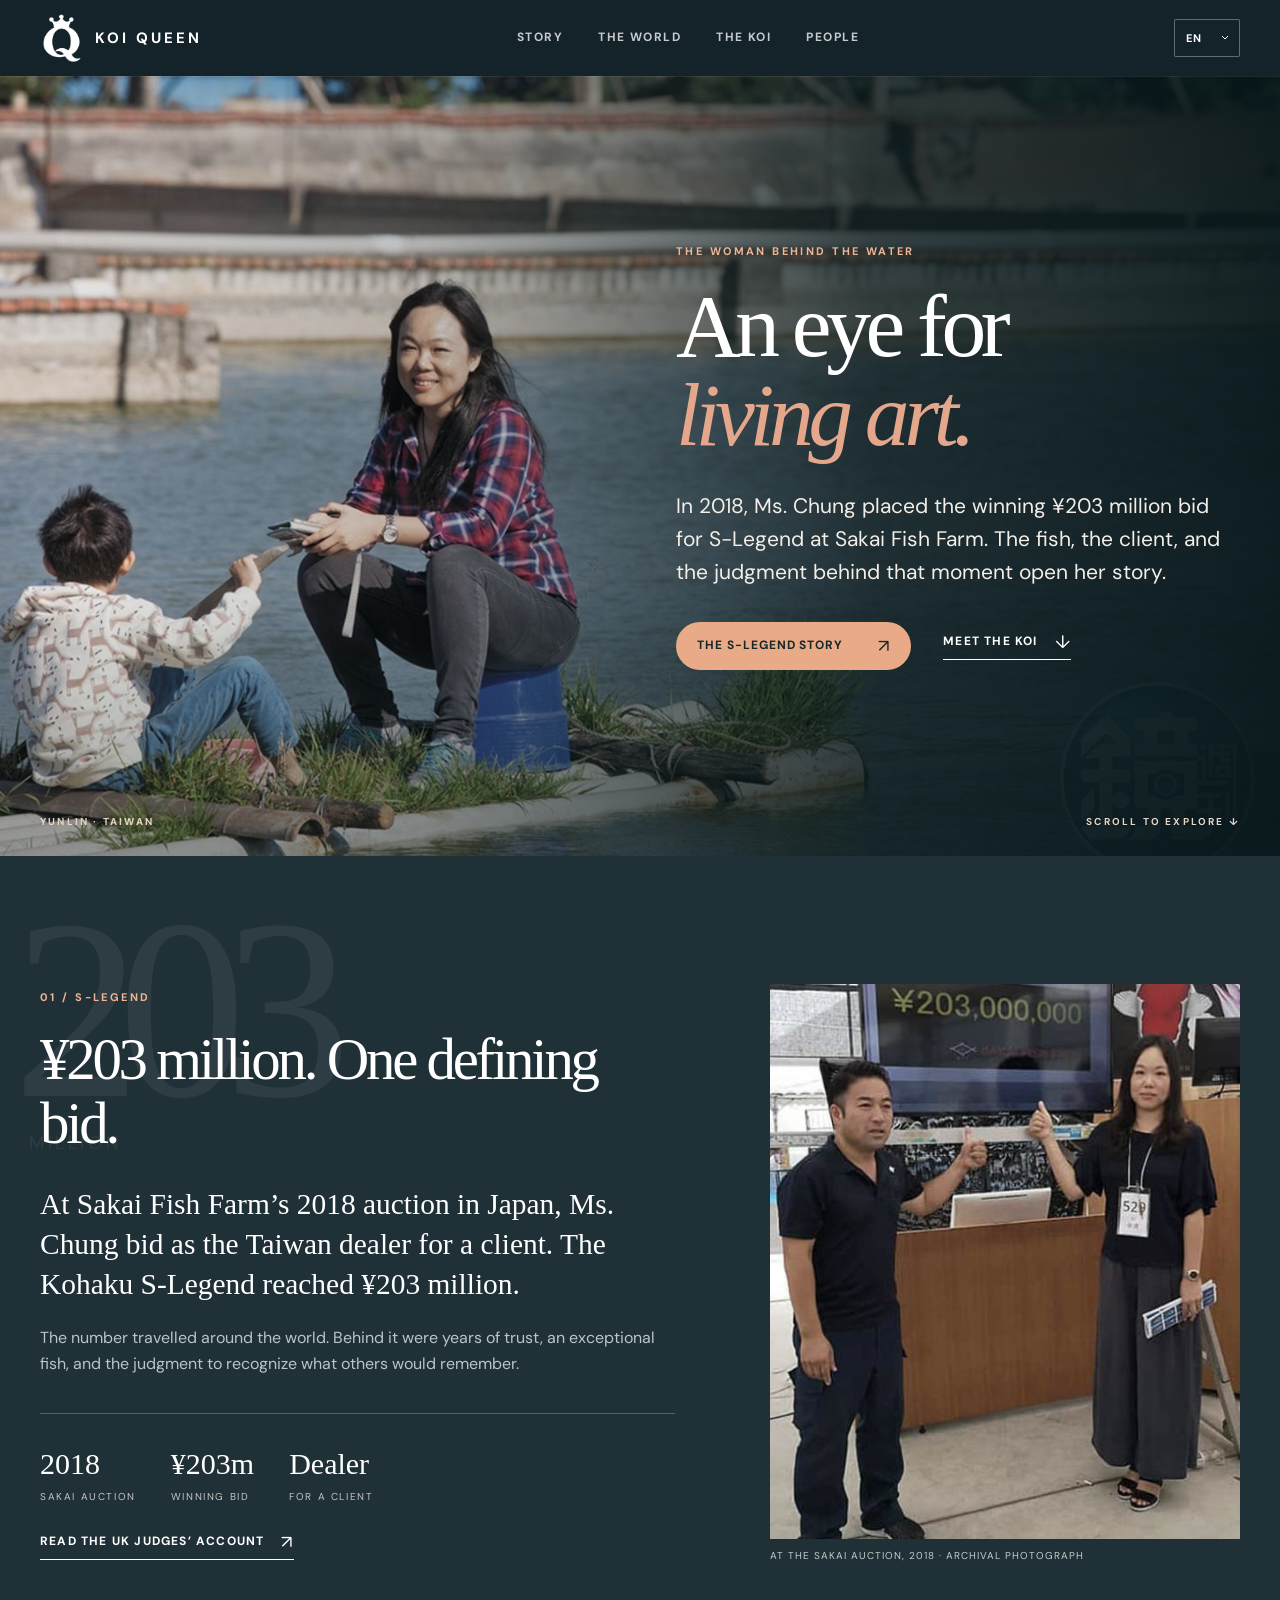
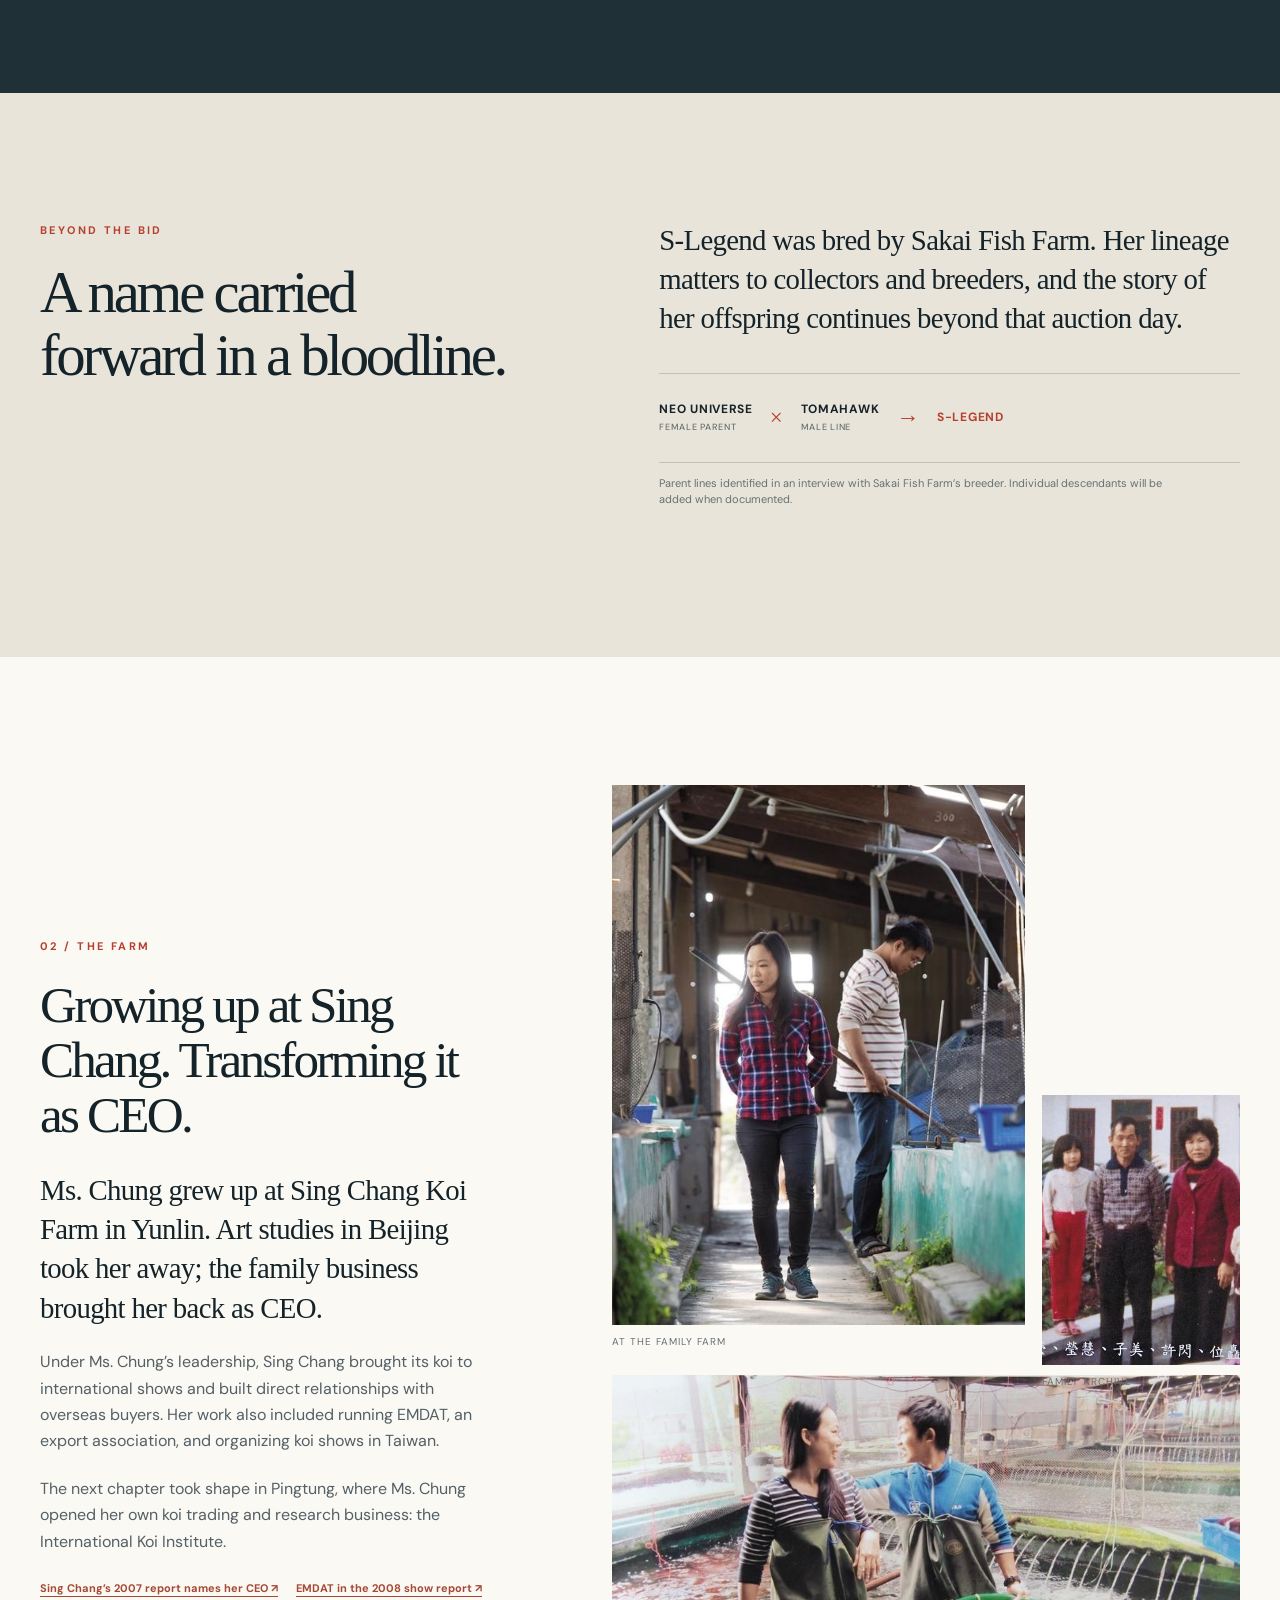
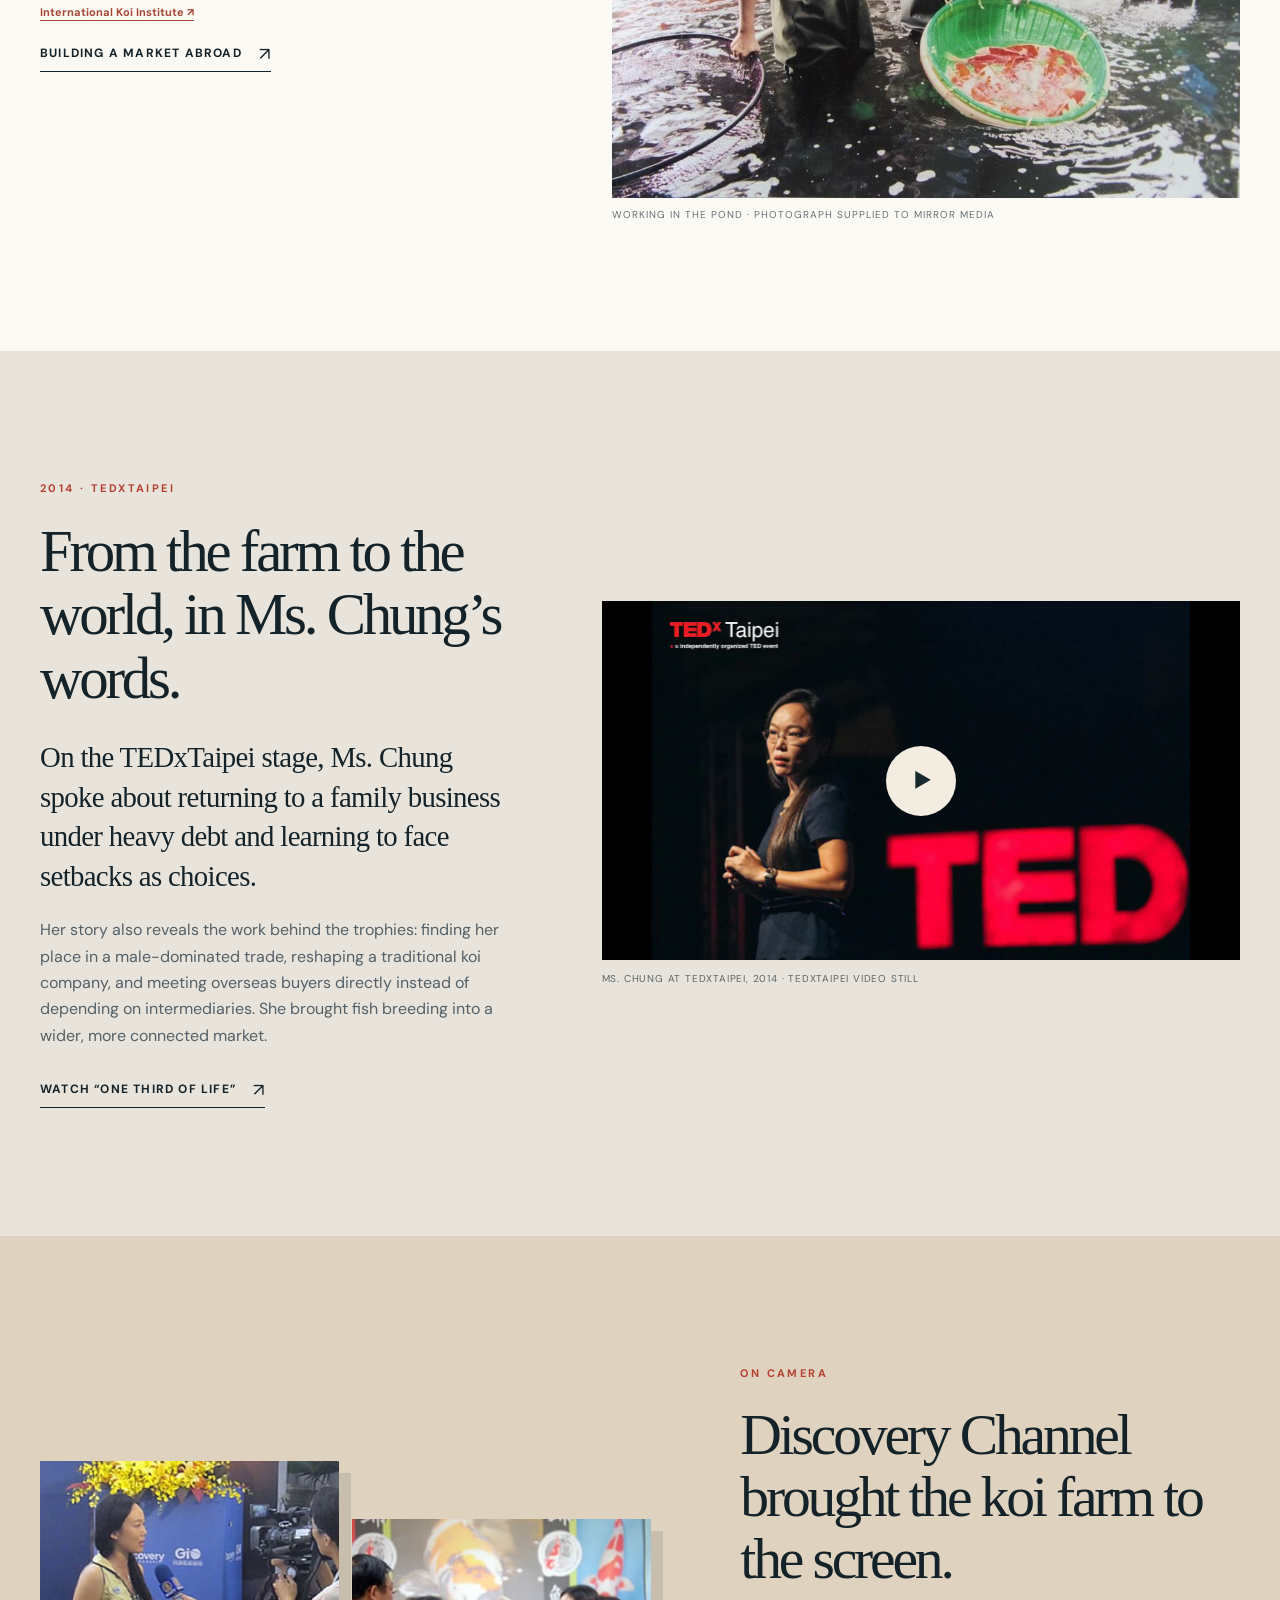
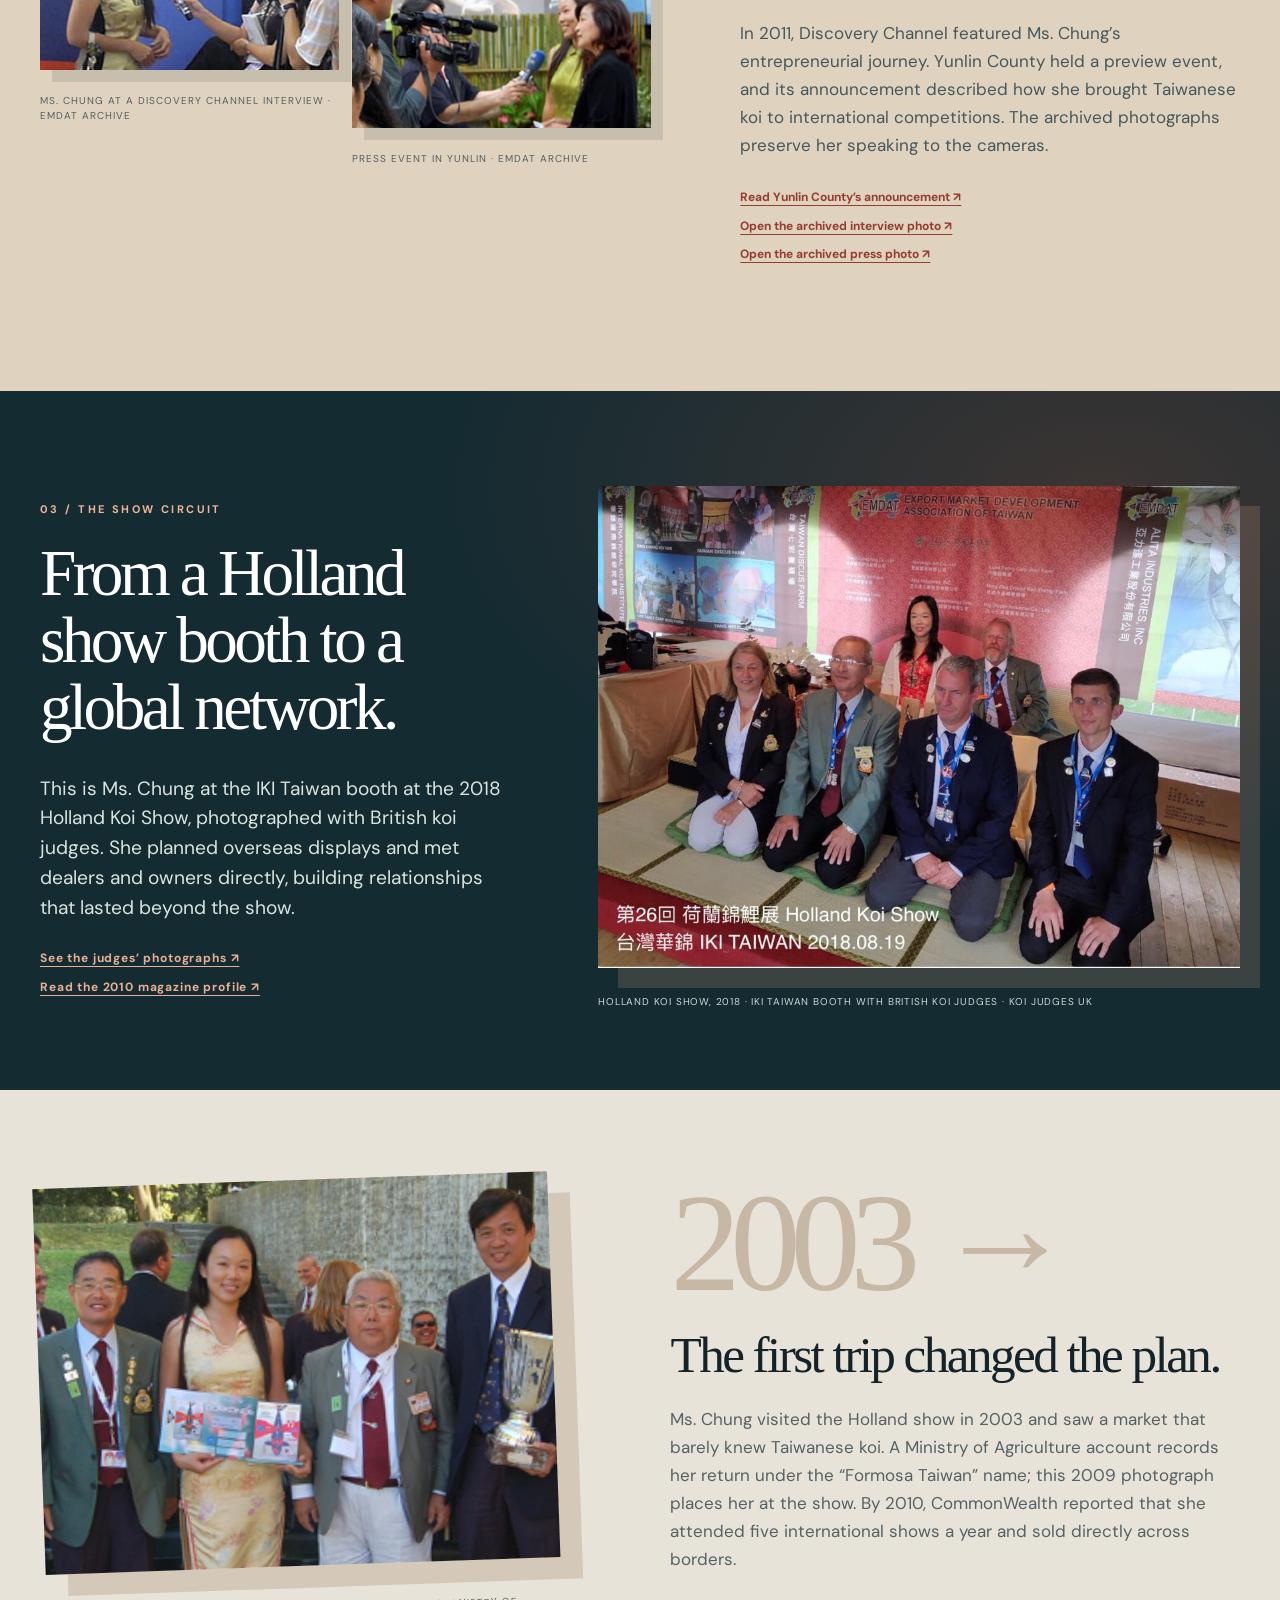
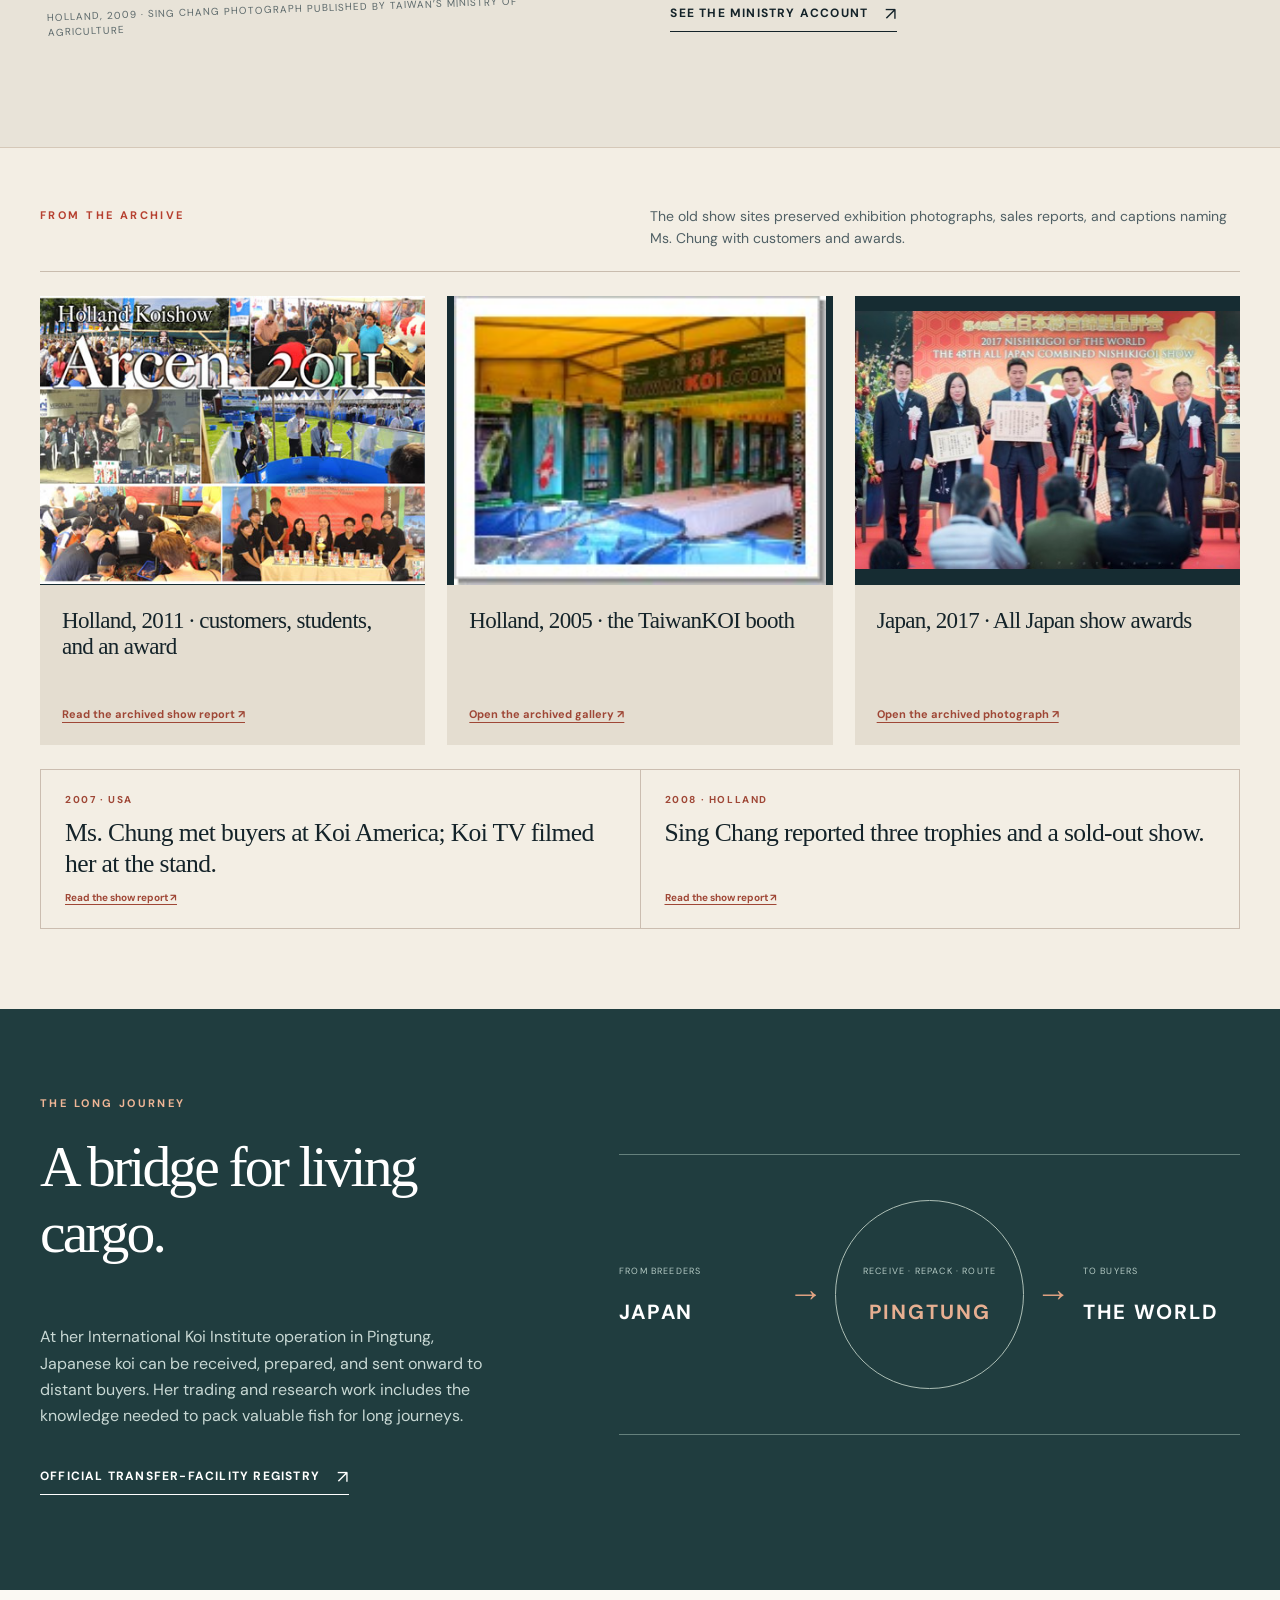
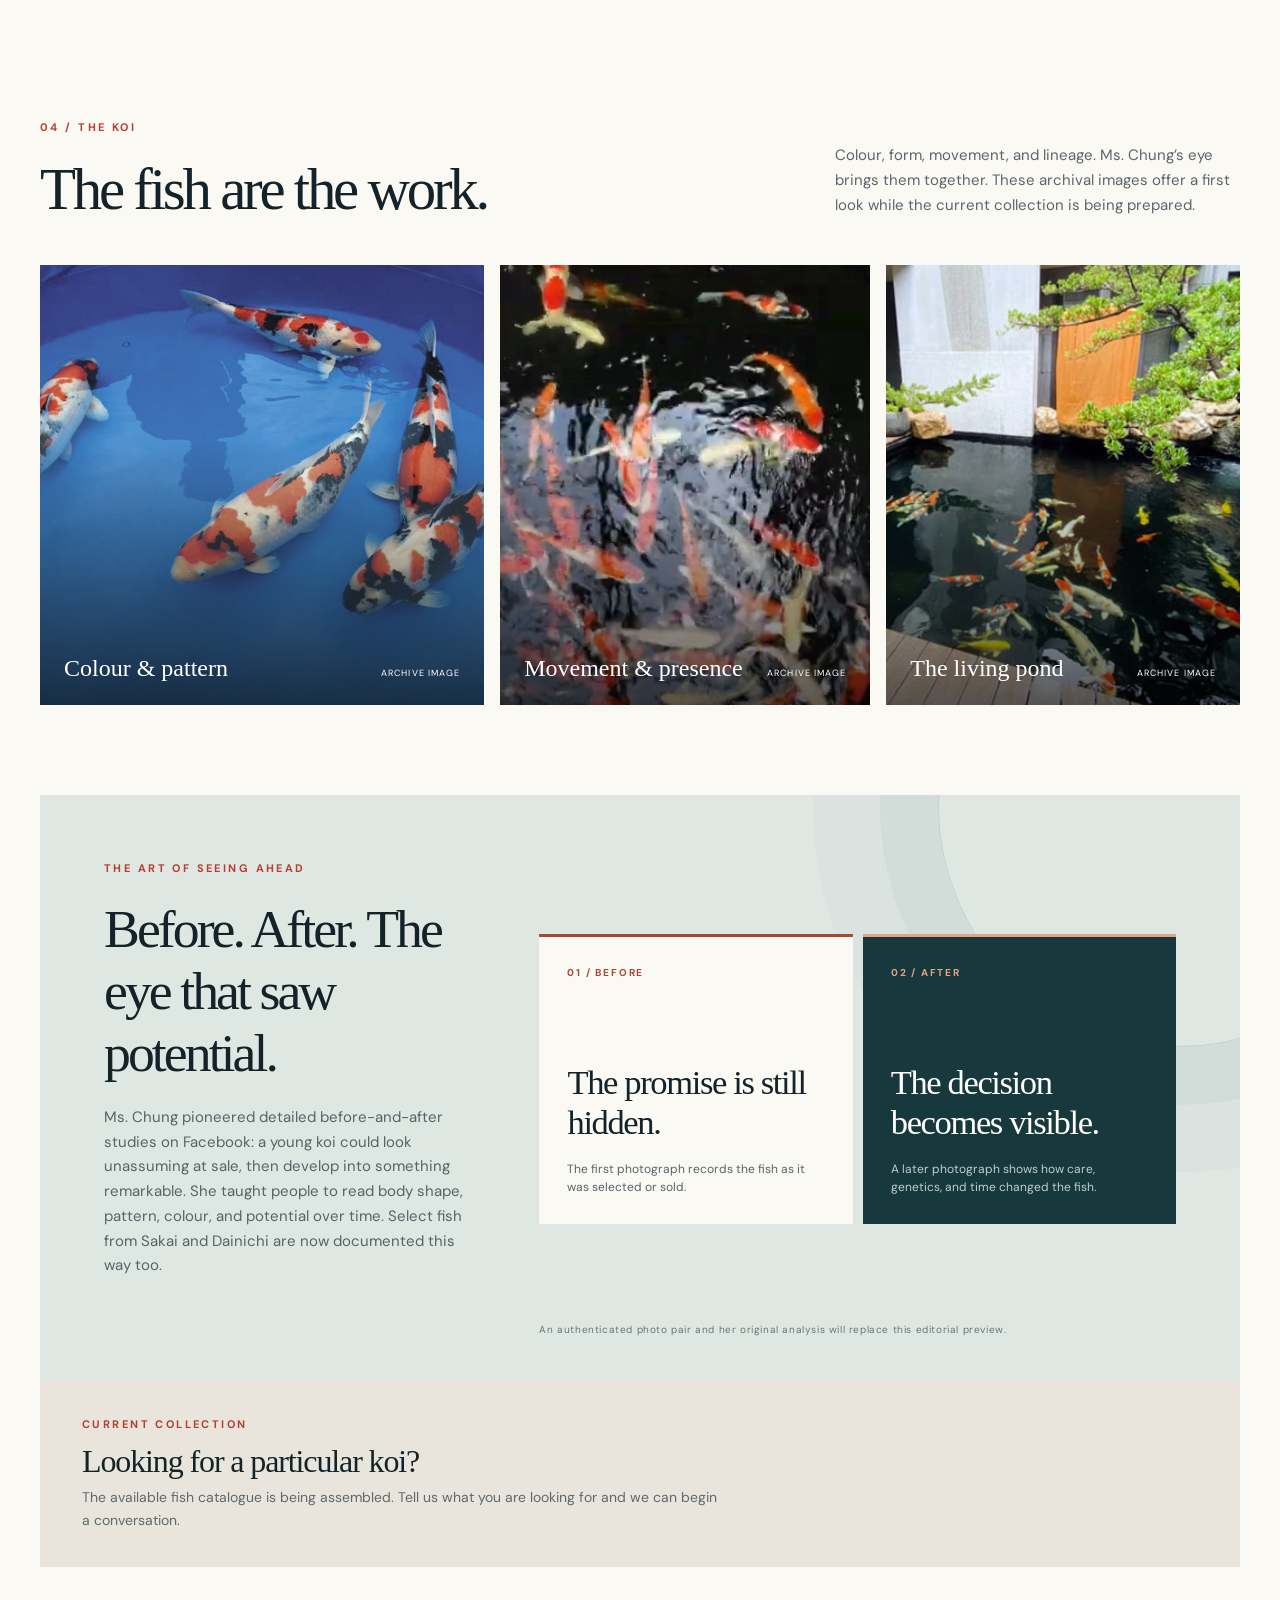
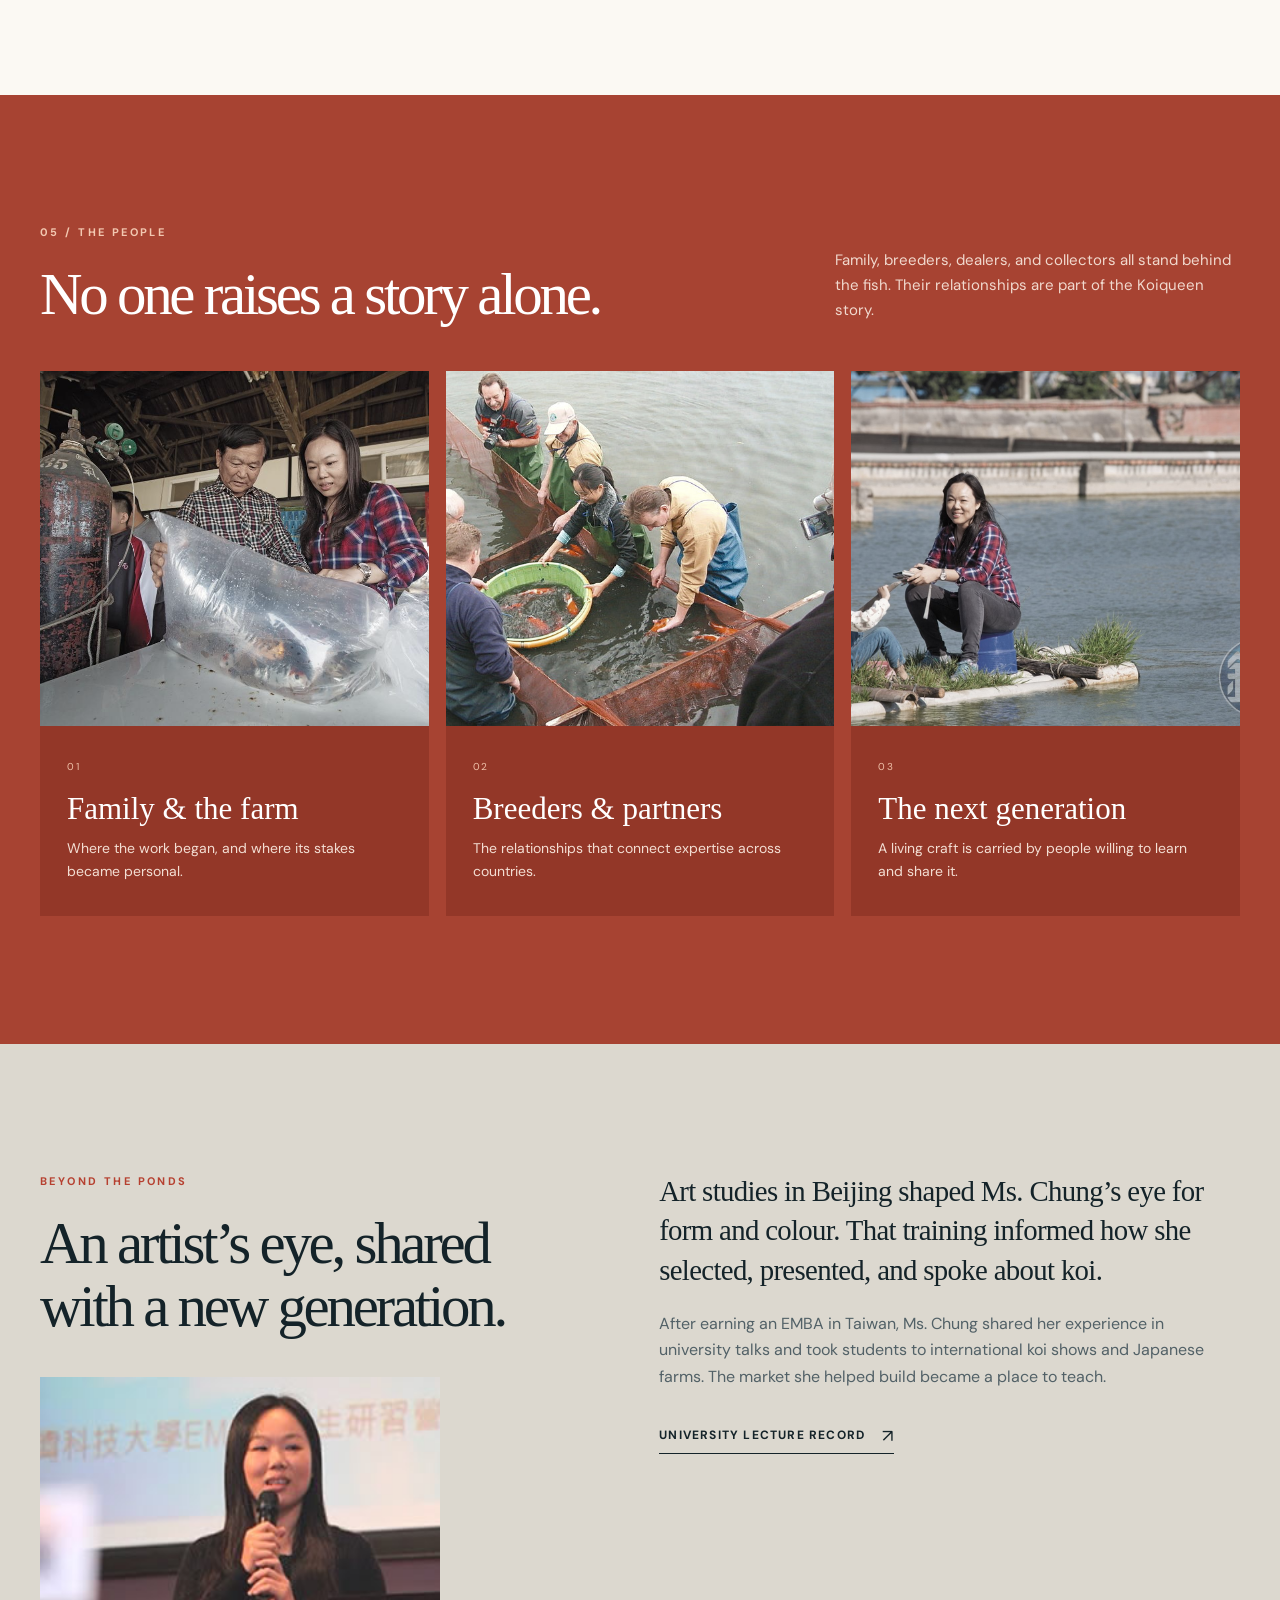
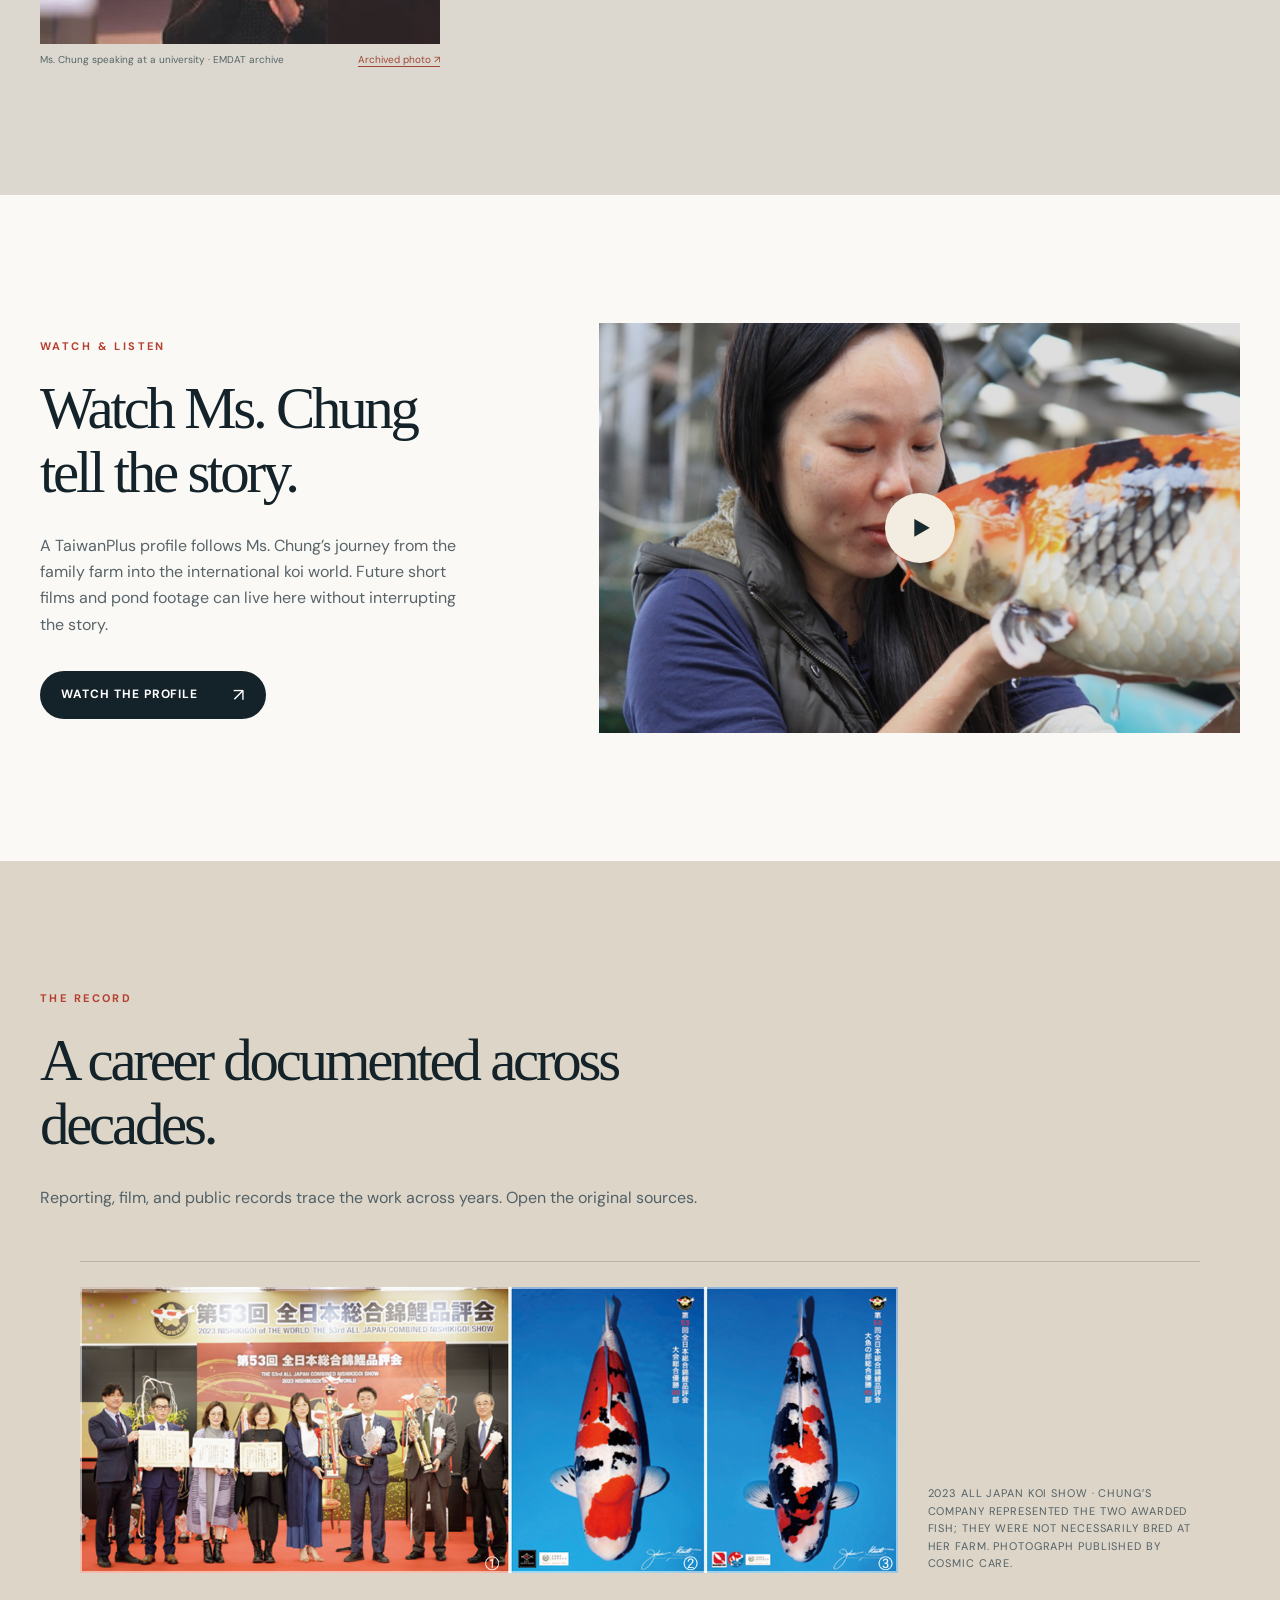
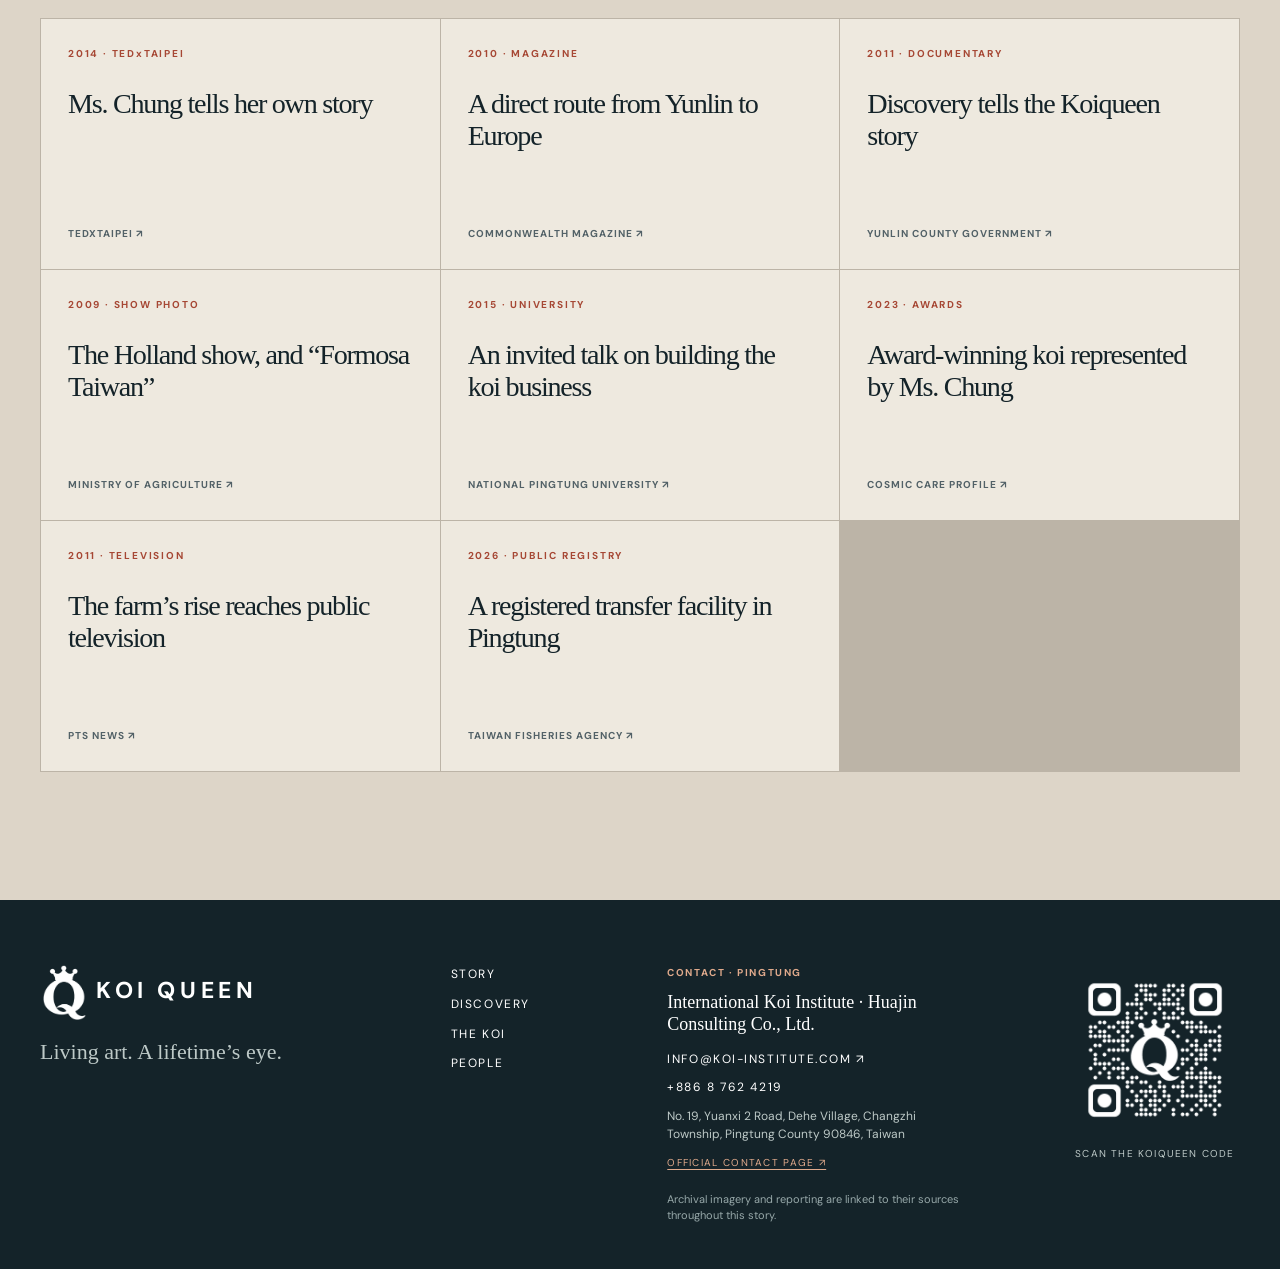
==== commit 127b0ff3: "Improve farm headline wrapping and language labels" ====
--- a/index.html
+++ b/index.html
@@ -6,8 +6,8 @@
   <meta name="theme-color" content="#142329">
   <meta name="description" content="The life, eye, and koi of Ms. Chung.">
   <title>Koi Queen — Ms. Chung</title>
-  <link rel="stylesheet" href="style.css">
-  <script src="script.js" defer></script>
+  <link rel="stylesheet" href="style.css?v=20261118c">
+  <script src="script.js?v=20261118c" defer></script>
 </head>
 <body>
   <div class="progress" aria-hidden="true"><span id="progress-bar"></span></div>
@@ -21,7 +21,7 @@
     </nav>
     <div class="header-actions">
       <label class="sr-only" for="language">Language</label>
-      <select id="language" aria-label="Language"><option value="en">EN</option><option value="cn">CN</option><option value="tw">TW</option></select>
+      <select id="language" aria-label="Language"><option value="en">EN</option><option value="cn">簡體</option><option value="tw">繁體</option></select>
     </div>
   </header>
 
@@ -64,7 +64,7 @@
       <div class="wrap intro-grid">
         <div class="intro-copy">
           <p class="eyebrow" data-i18n="storyLabel">02 / THE FARM</p>
-          <h2 data-i18n="storyTitle">Growing up at Sing Chang. Transforming it as CEO.</h2>
+          <h2 data-i18n="storyTitle">Growing up at Sing Chang.&nbsp;Transforming it as&nbsp;CEO.</h2>
           <p class="lead" data-i18n="storyLead">Ms. Chung grew up at Sing Chang Koi Farm in Yunlin. Art studies in Beijing took her away; the family business brought her back as CEO.</p>
           <p data-i18n="storyBody">Under Ms. Chung’s leadership, Sing Chang brought its koi to international shows and built direct relationships with overseas buyers. Her work also included running EMDAT, an export association, and organizing koi shows in Taiwan.</p>
           <p data-i18n="storyNextChapter">The next chapter took shape in Pingtung, where Ms. Chung opened her own koi trading and research business: the International Koi Institute.</p>
--- a/style.css
+++ b/style.css
@@ -73,3 +73,5 @@
 .intro-gallery .pond-photo{grid-column:1/-1;margin-top:8px}
 .intro-gallery .pond-photo img{width:100%;height:auto;aspect-ratio:906/610;object-fit:contain}
 @media(max-width:720px){.intro-gallery .pond-photo{margin-top:14px}}
+html[lang="en"] .intro-copy h2{font-size:clamp(38px,4vw,60px)}
+@media(max-width:720px){html[lang="en"] .intro-copy h2{font-size:clamp(30px,6vw,38px)}}
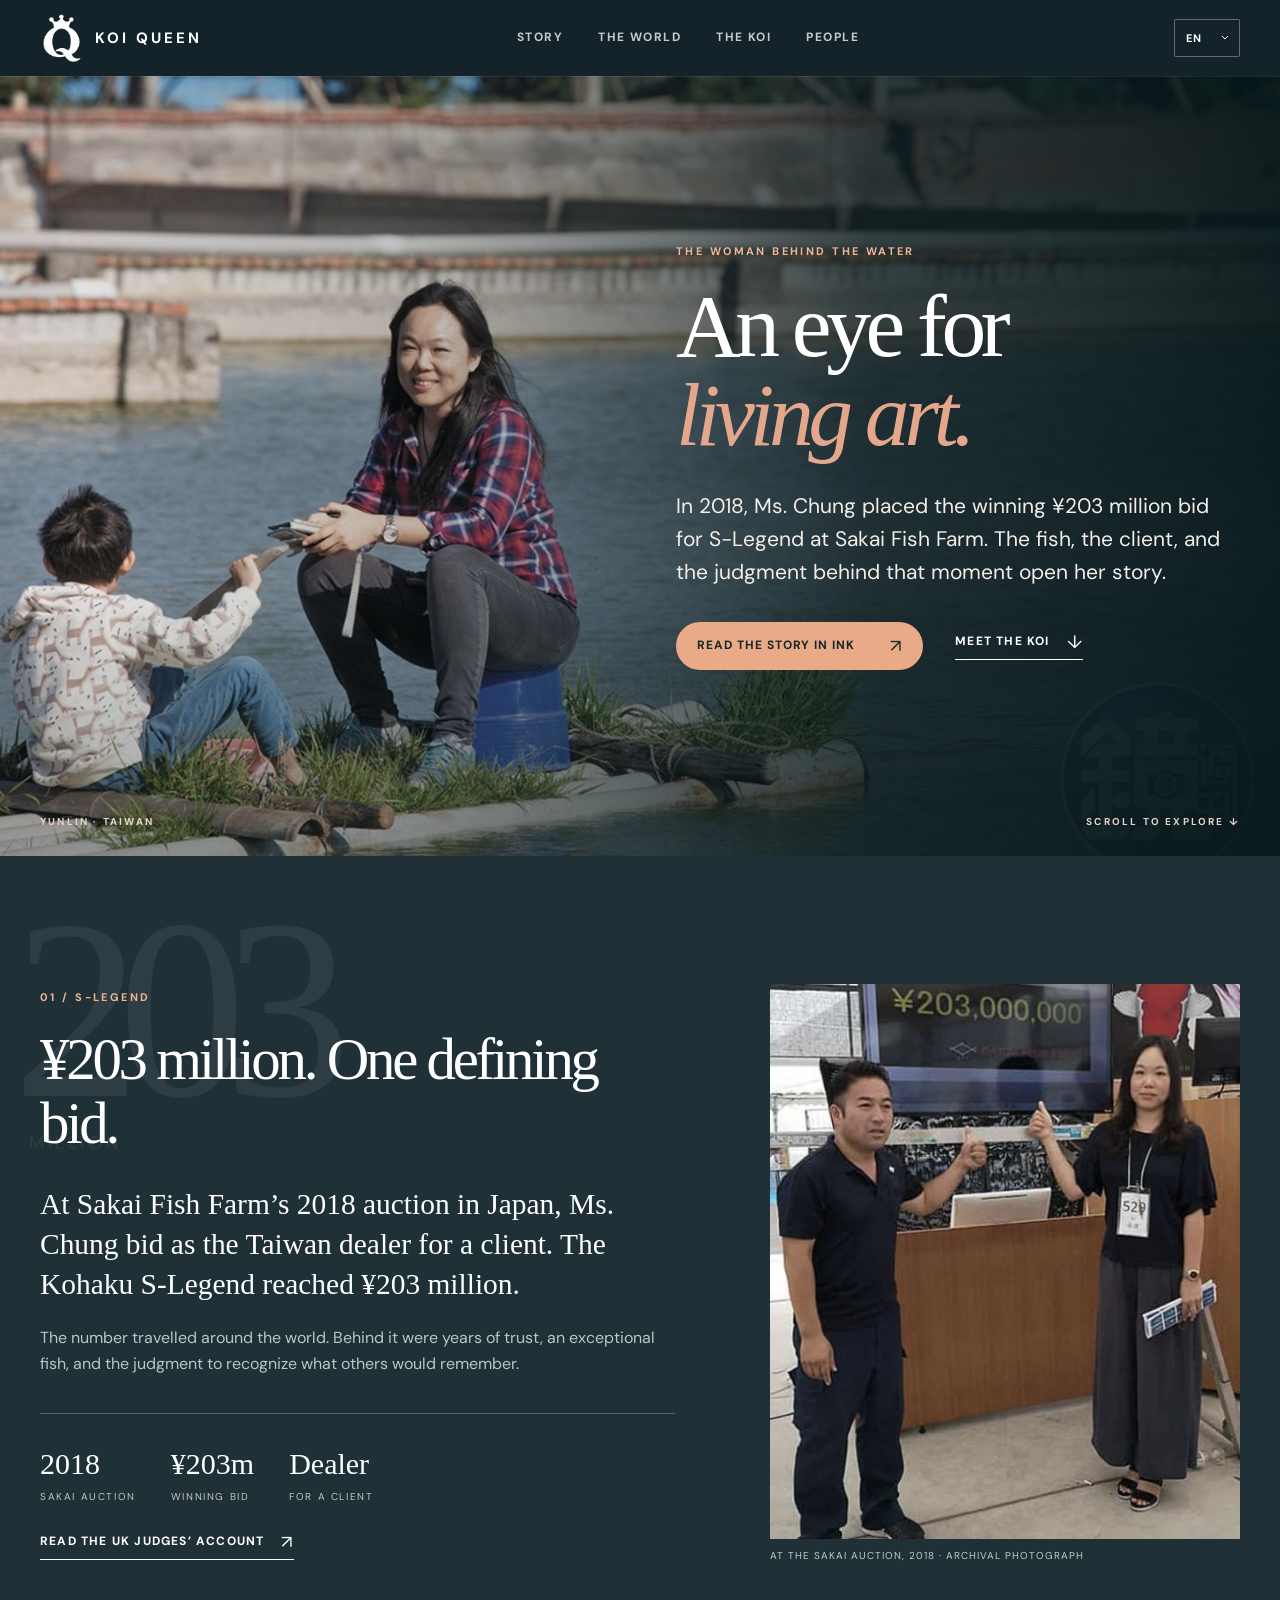
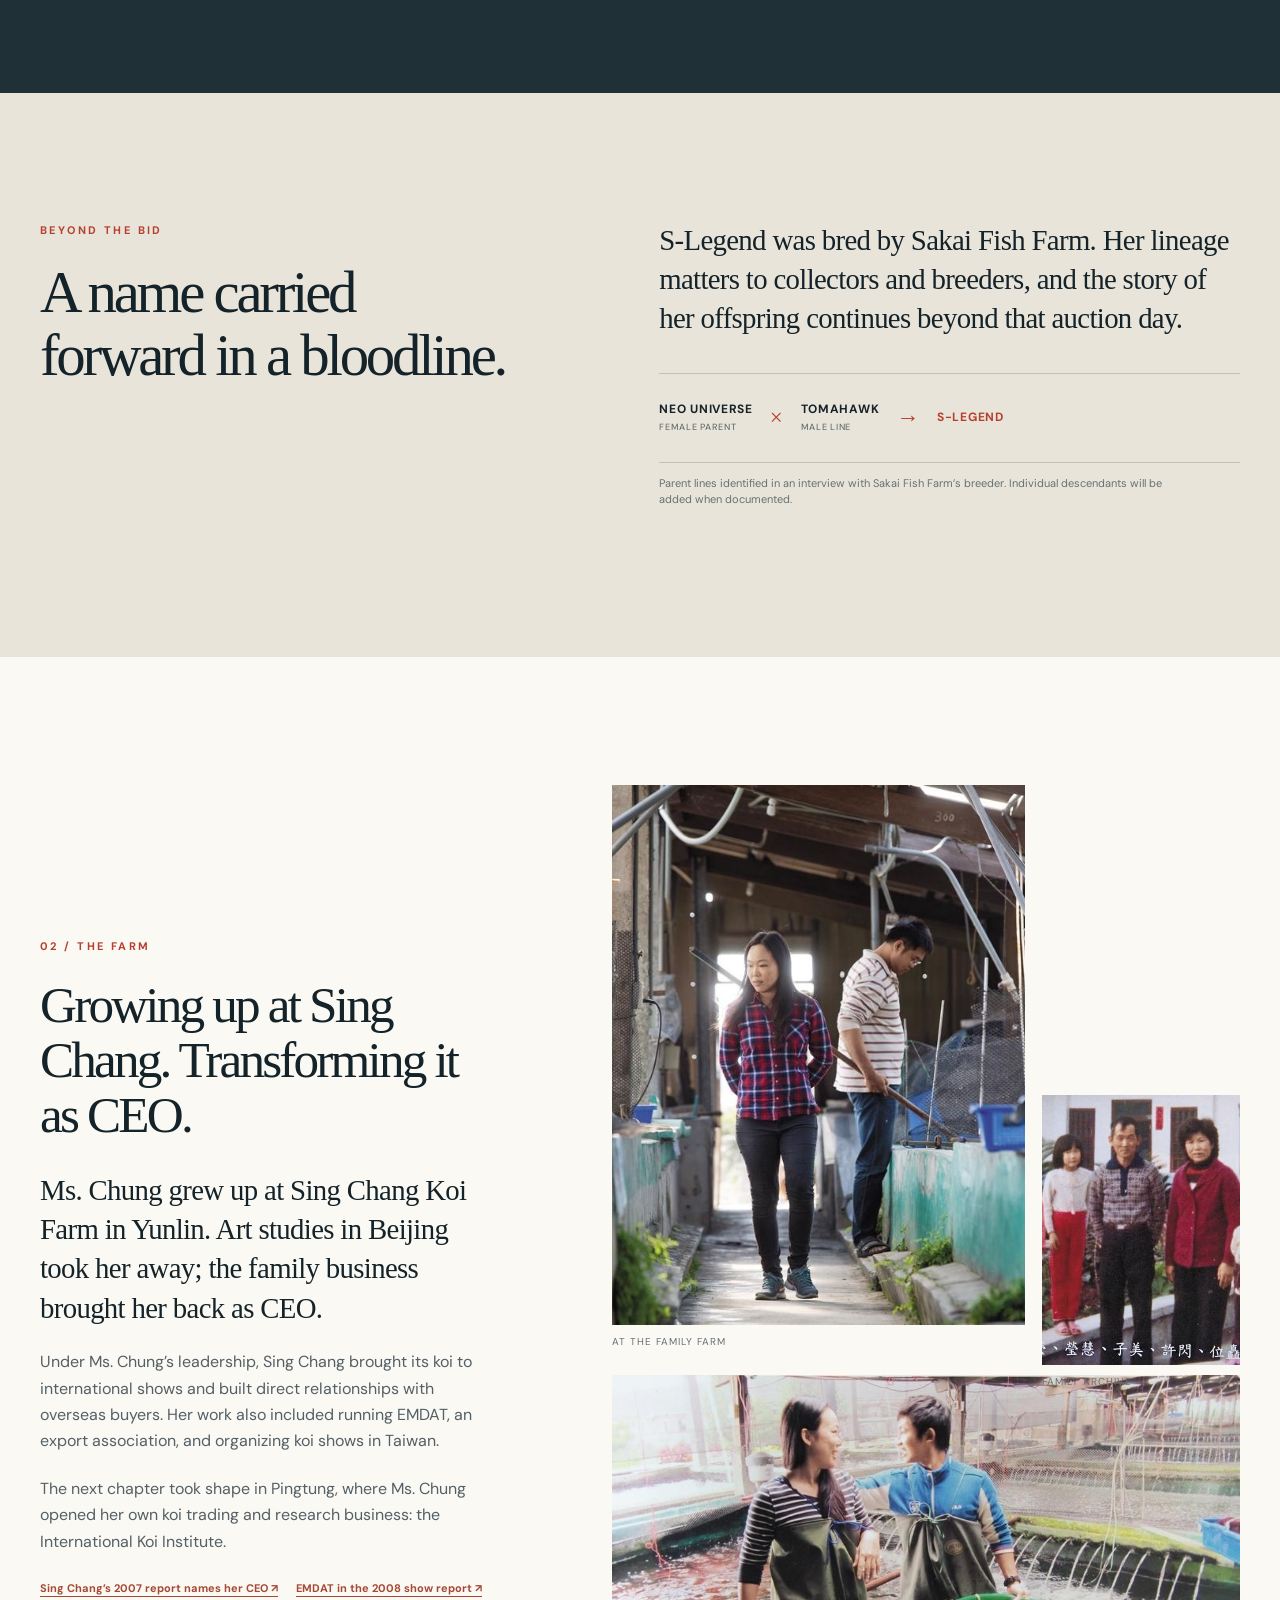
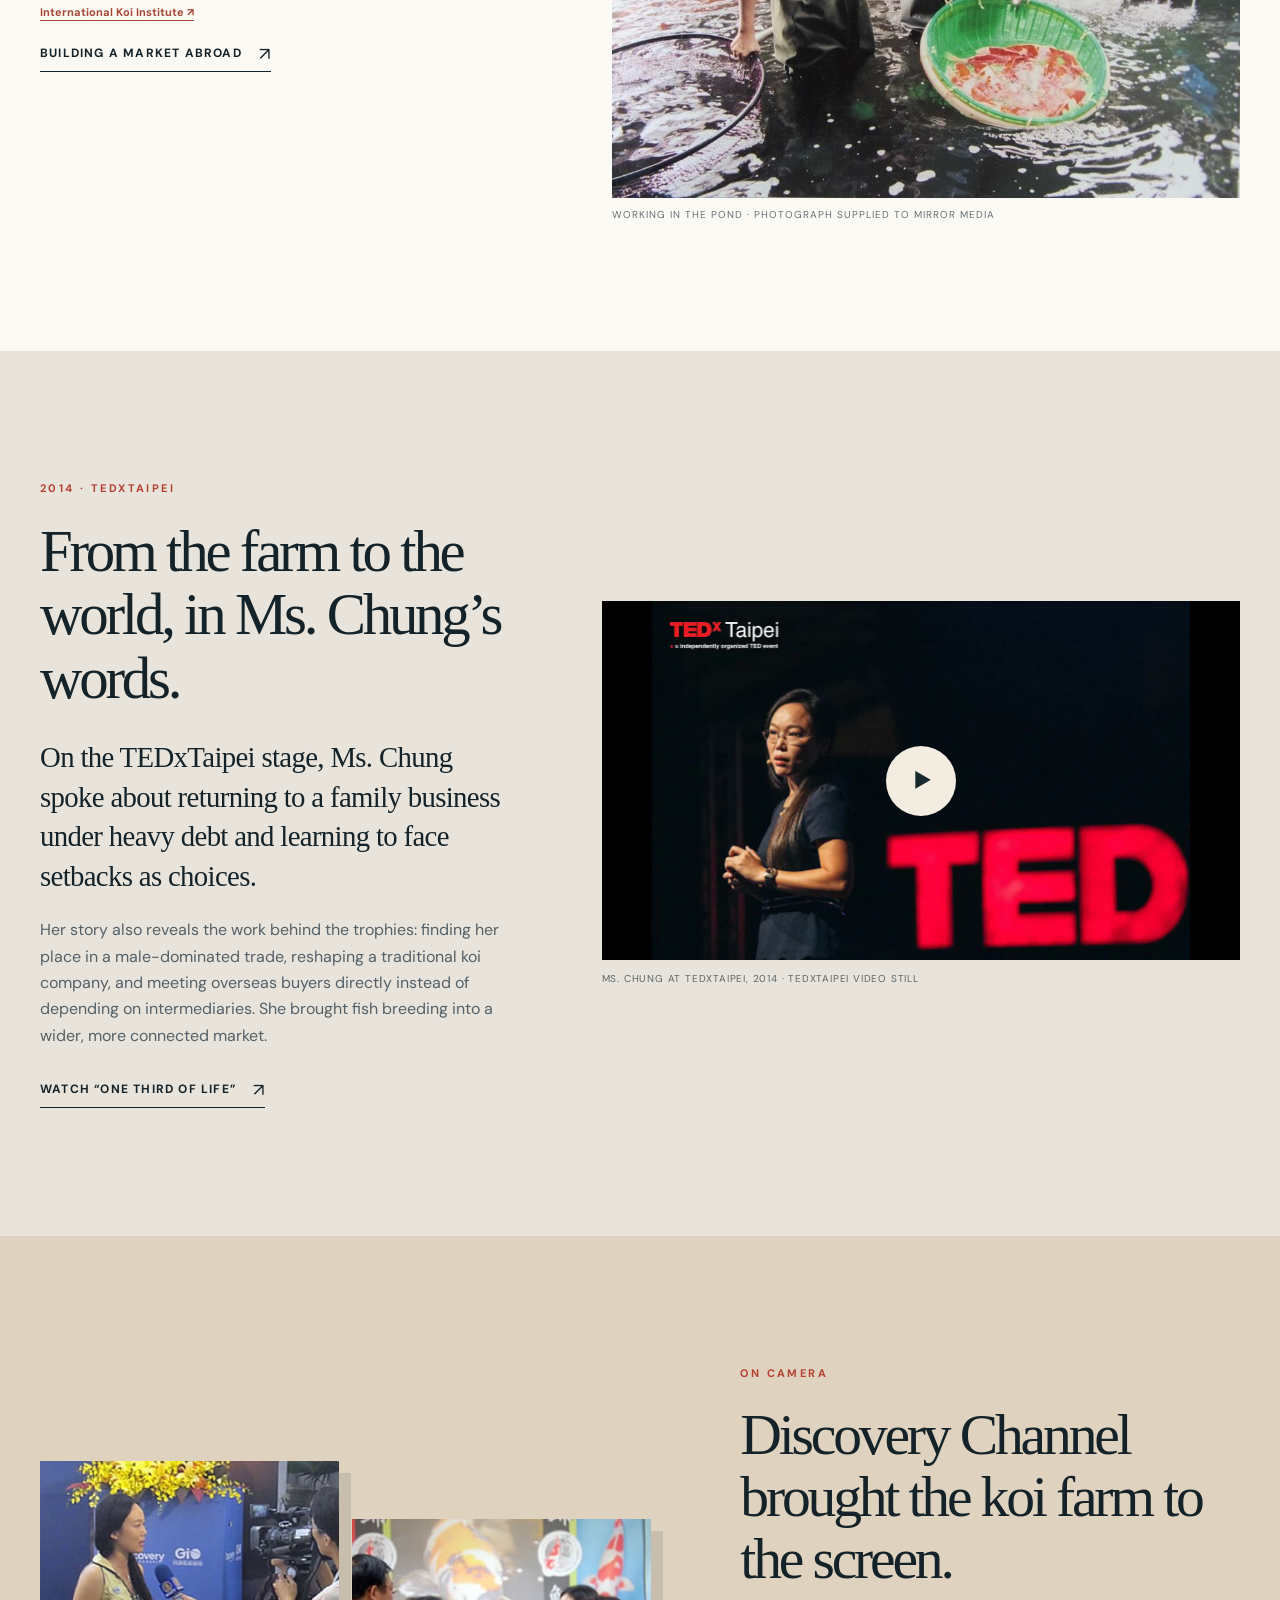
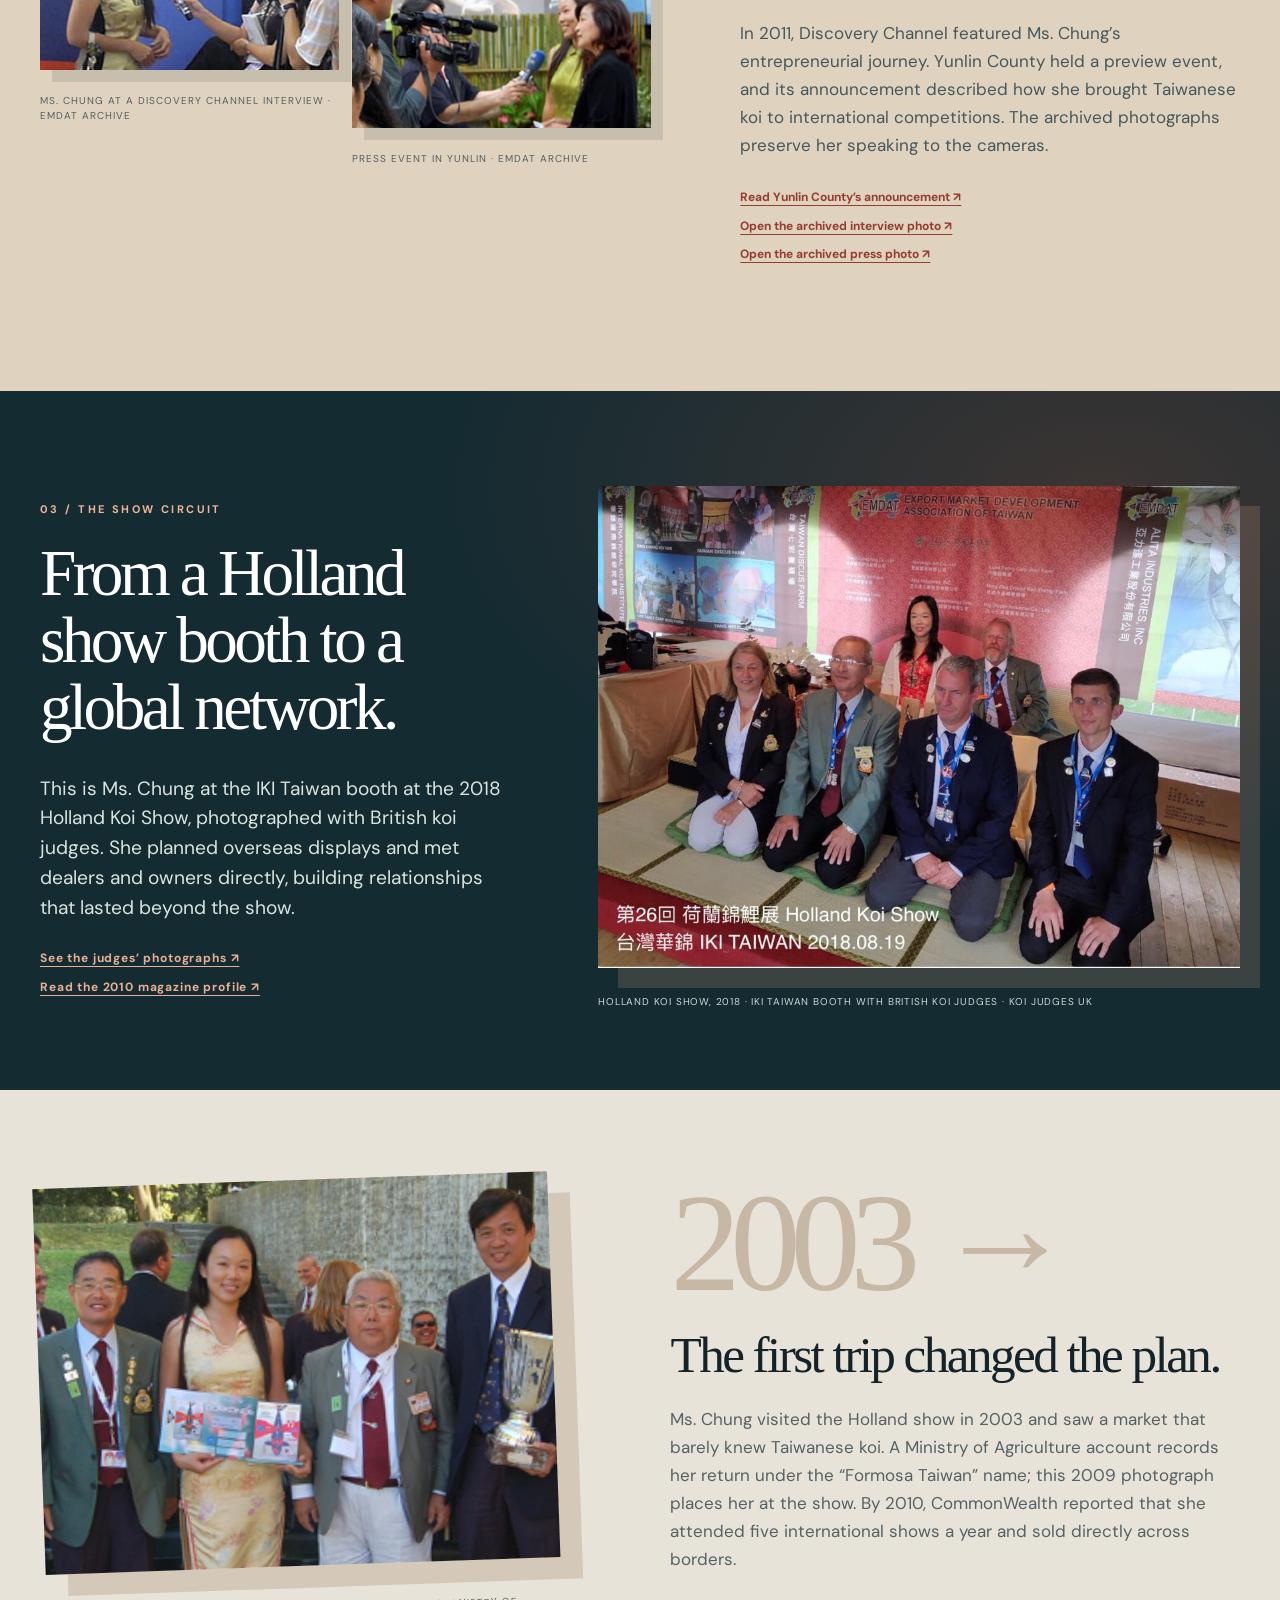
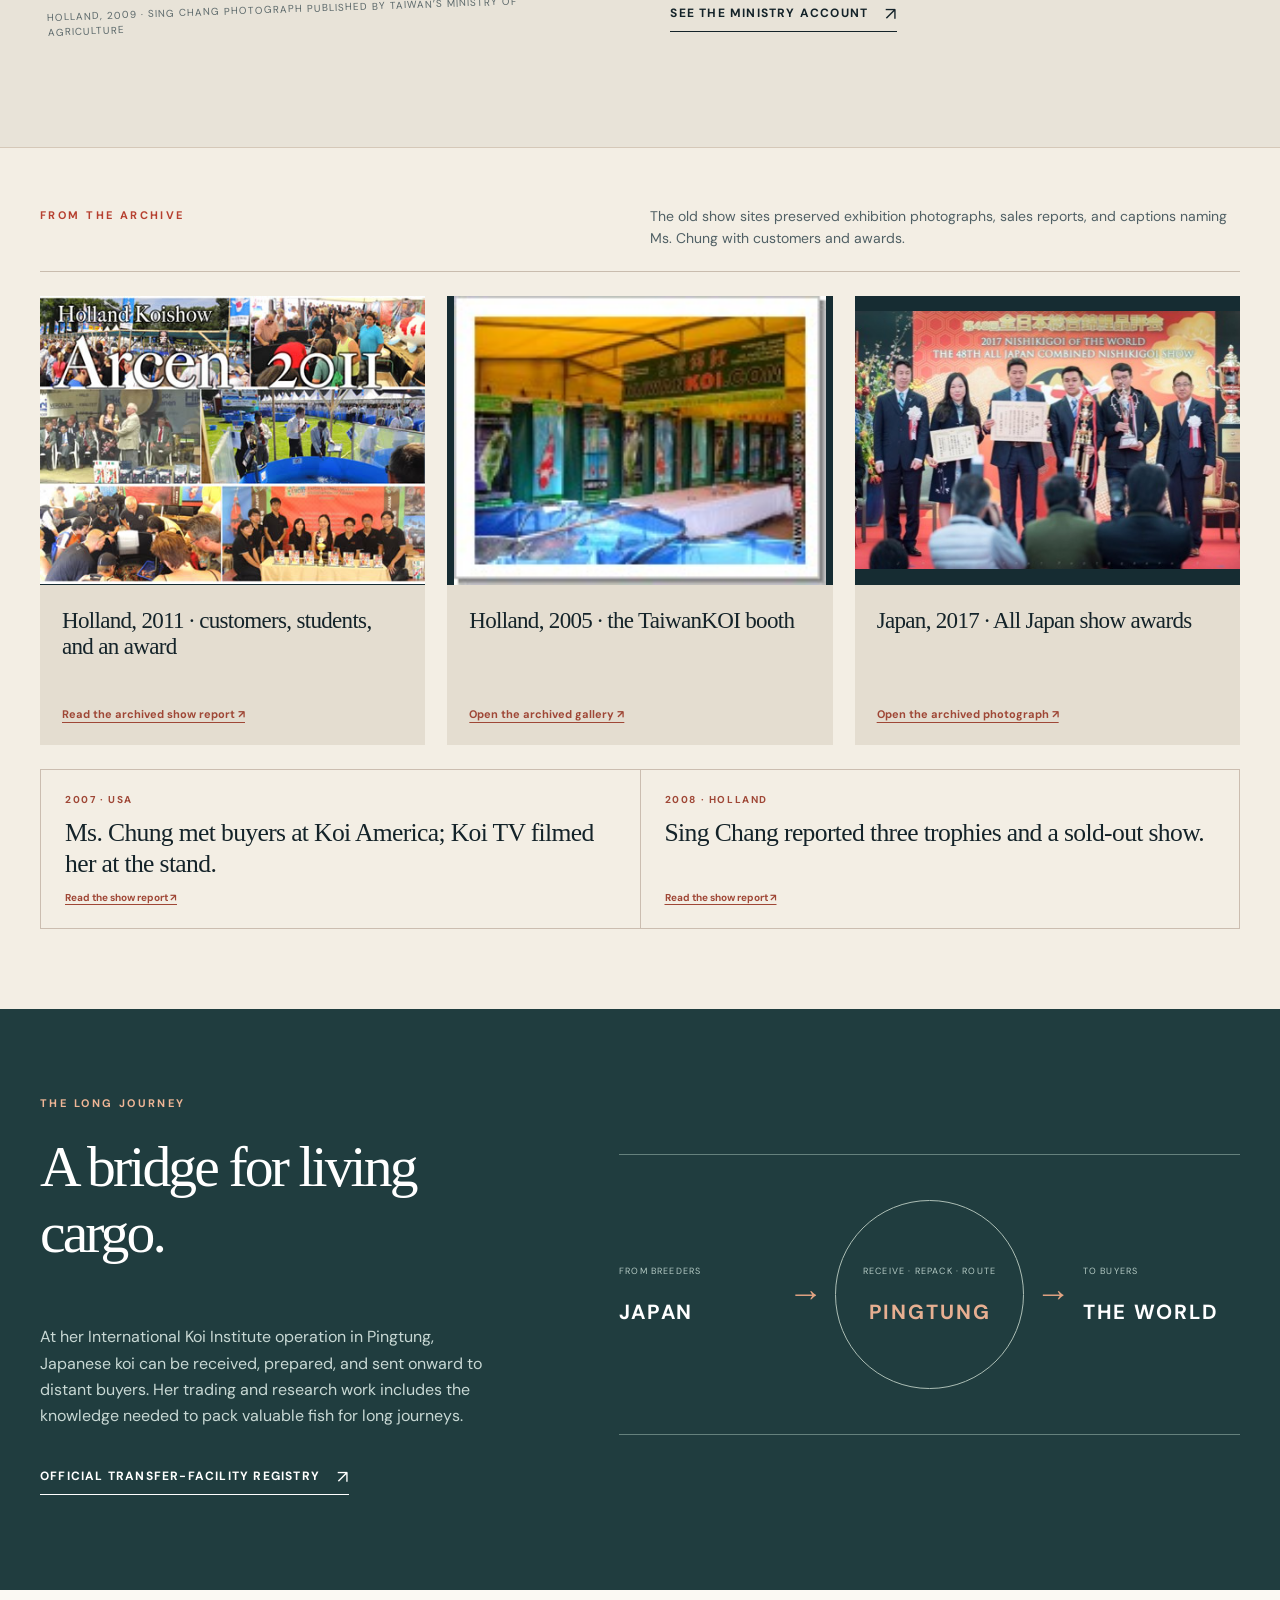
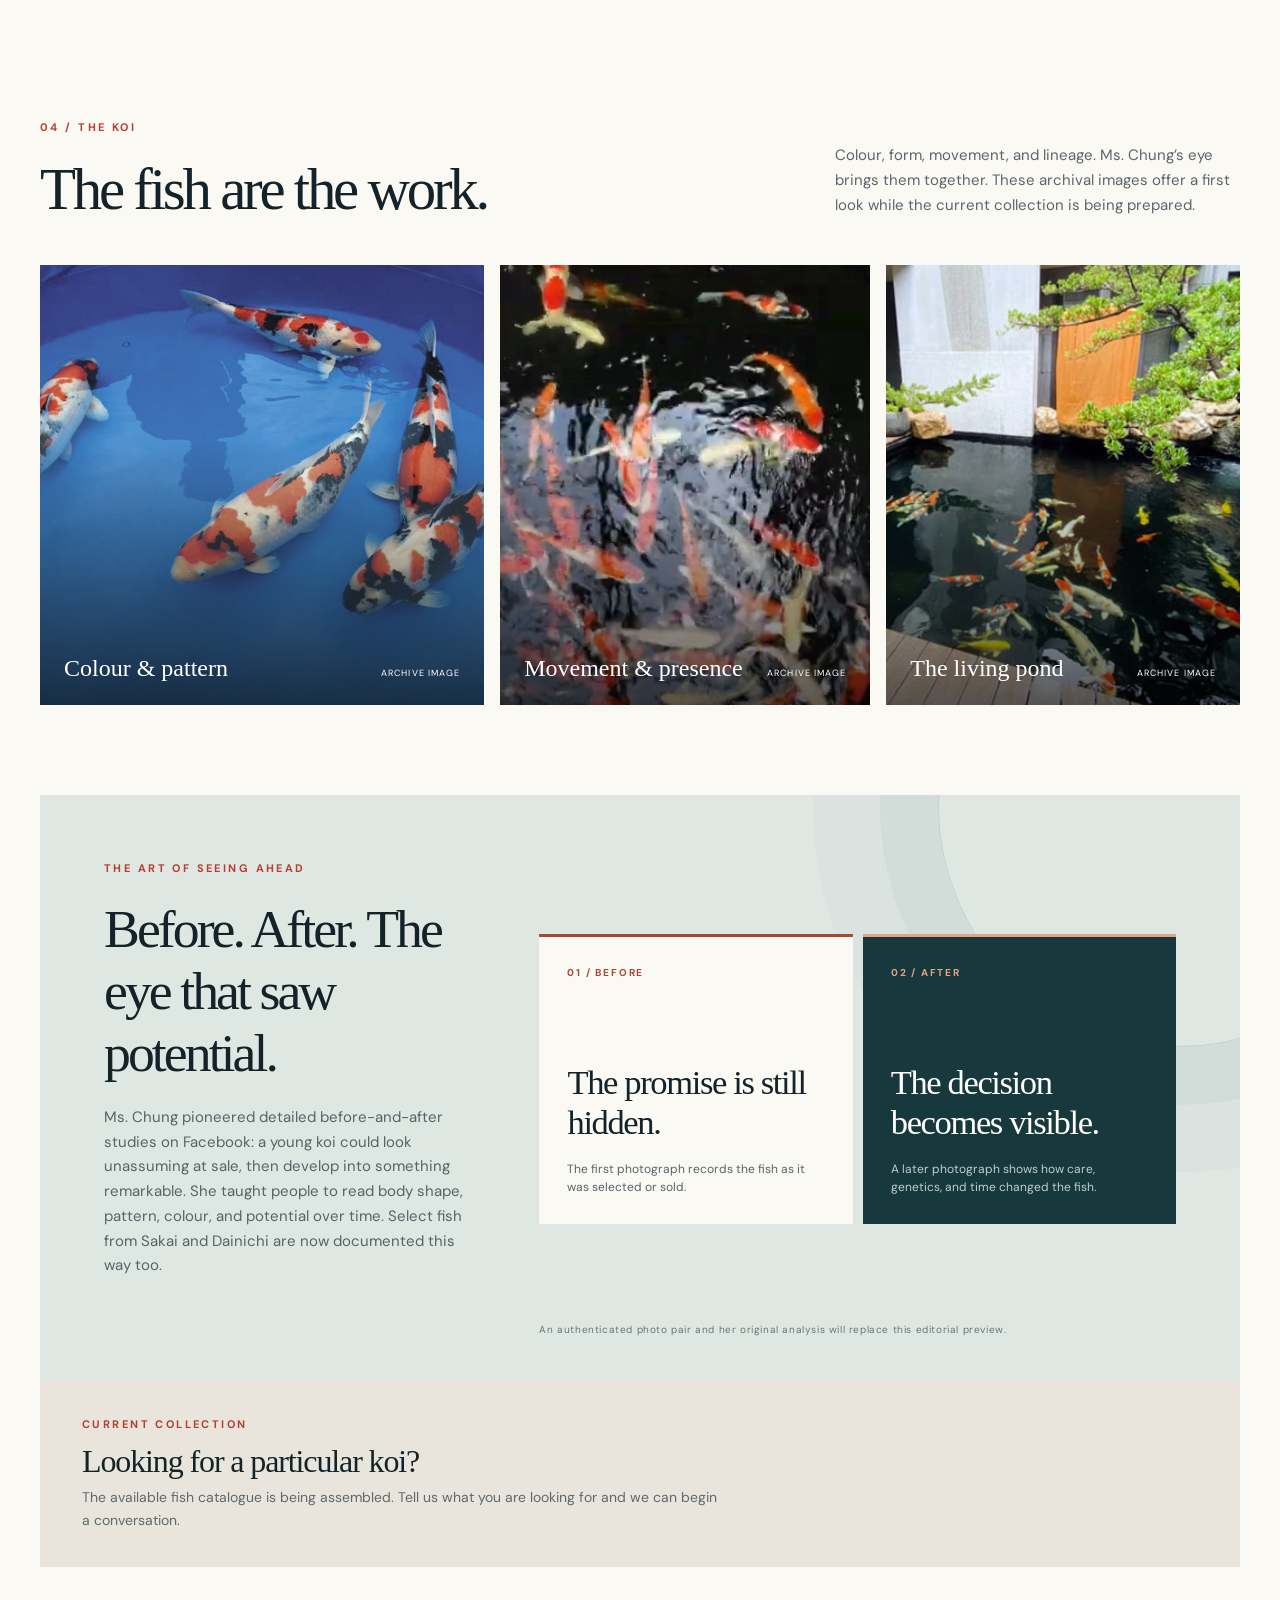
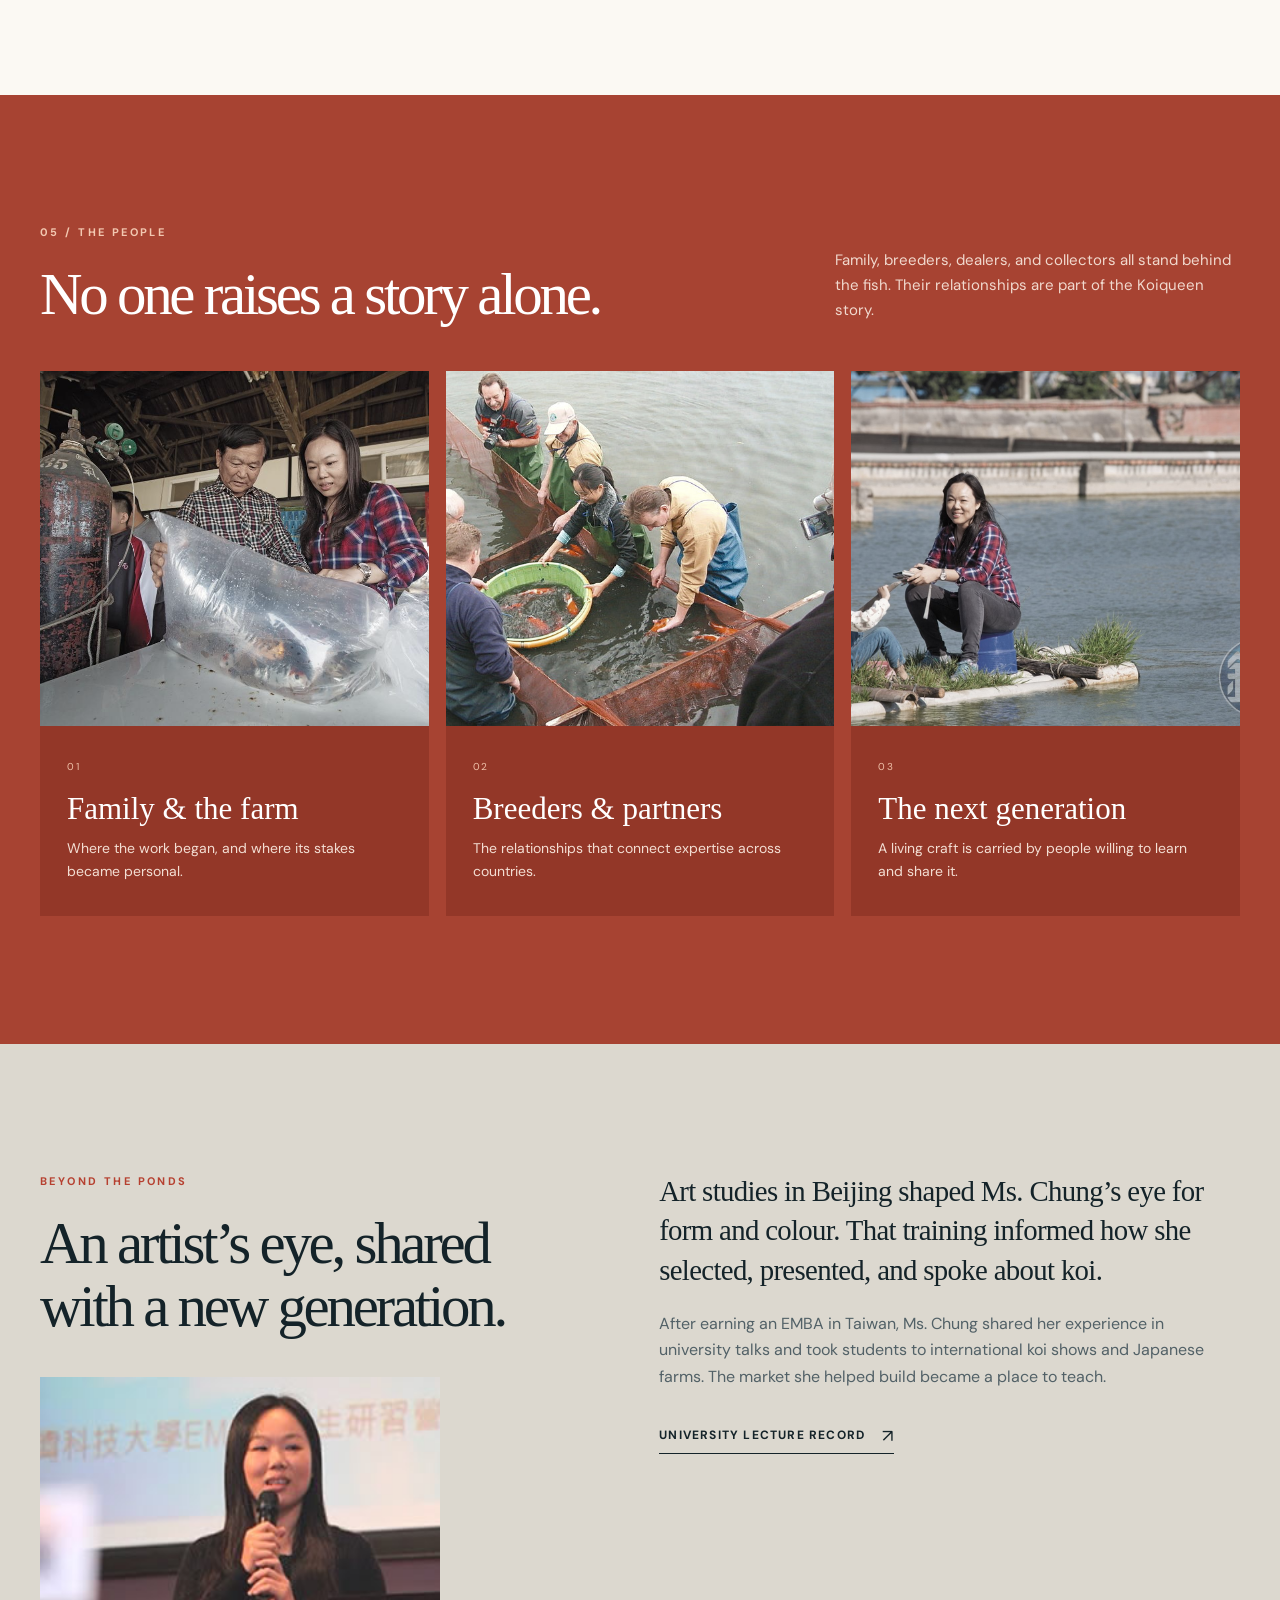
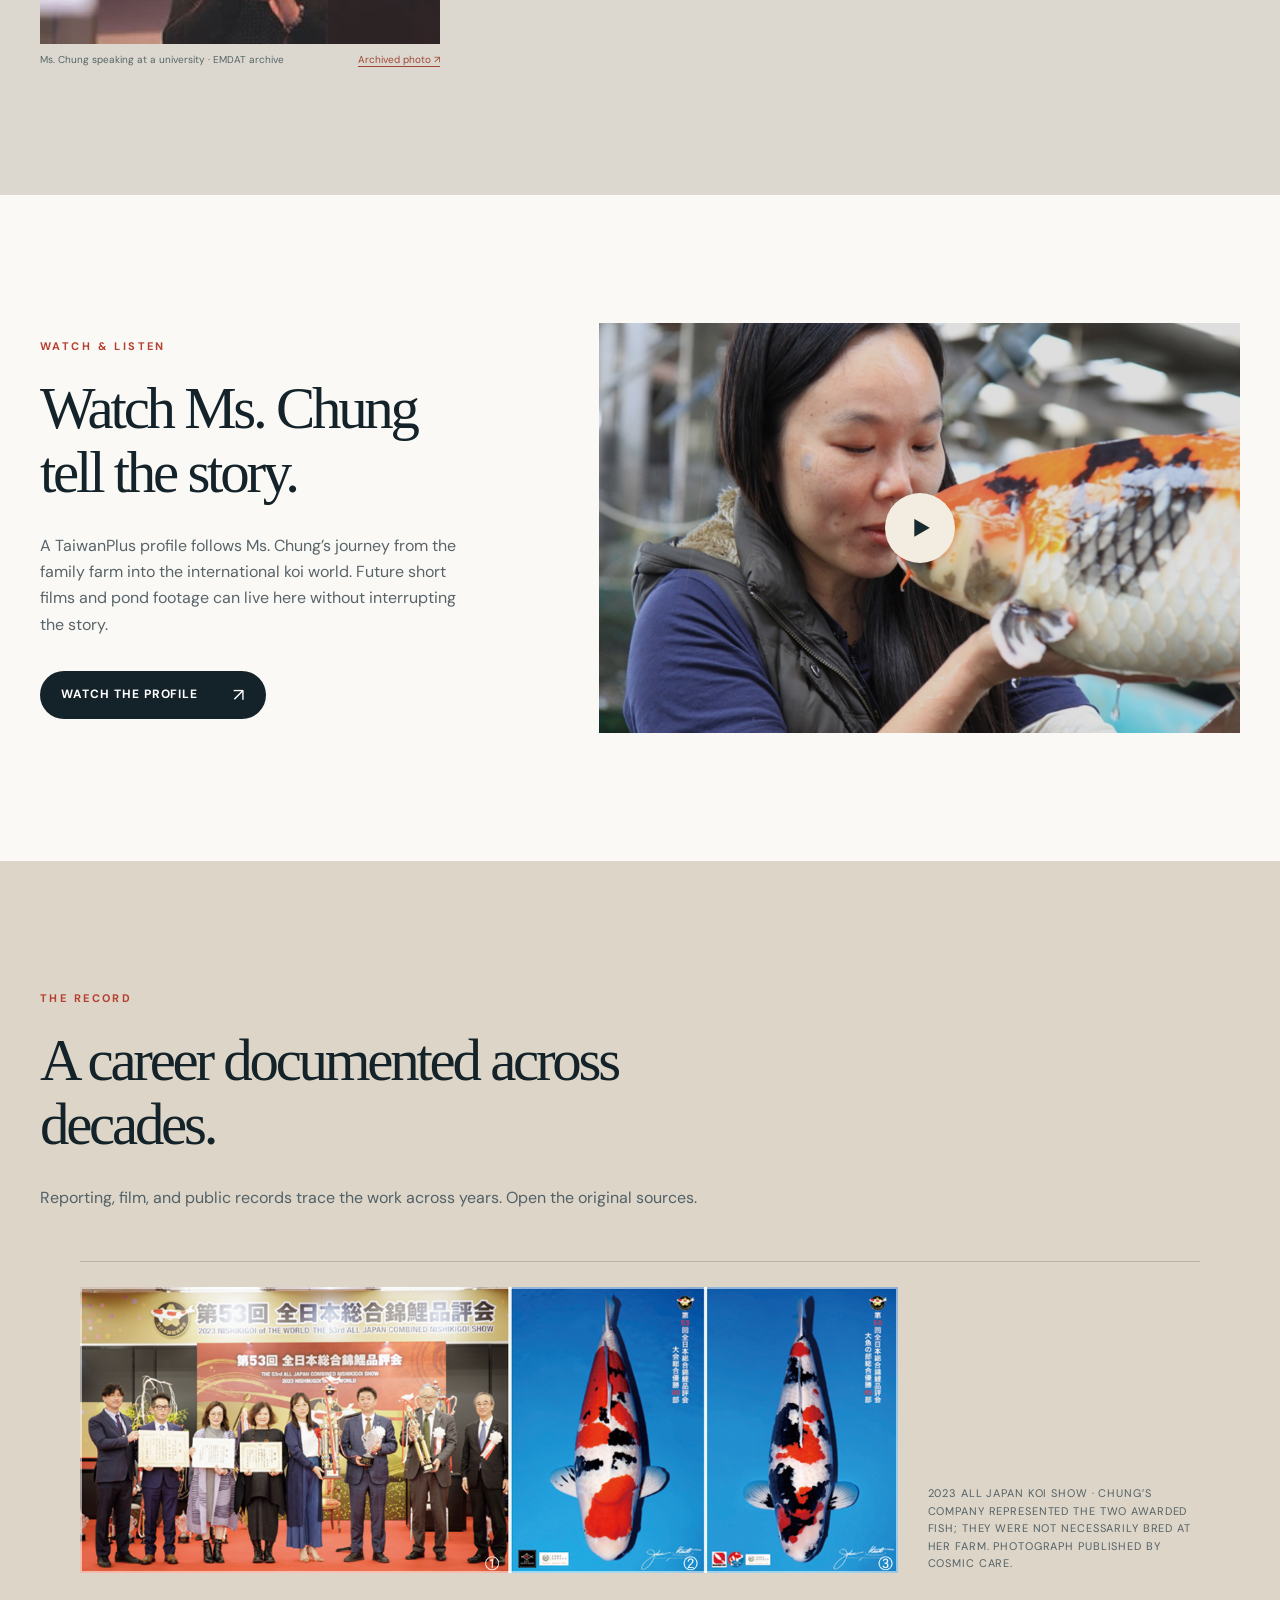
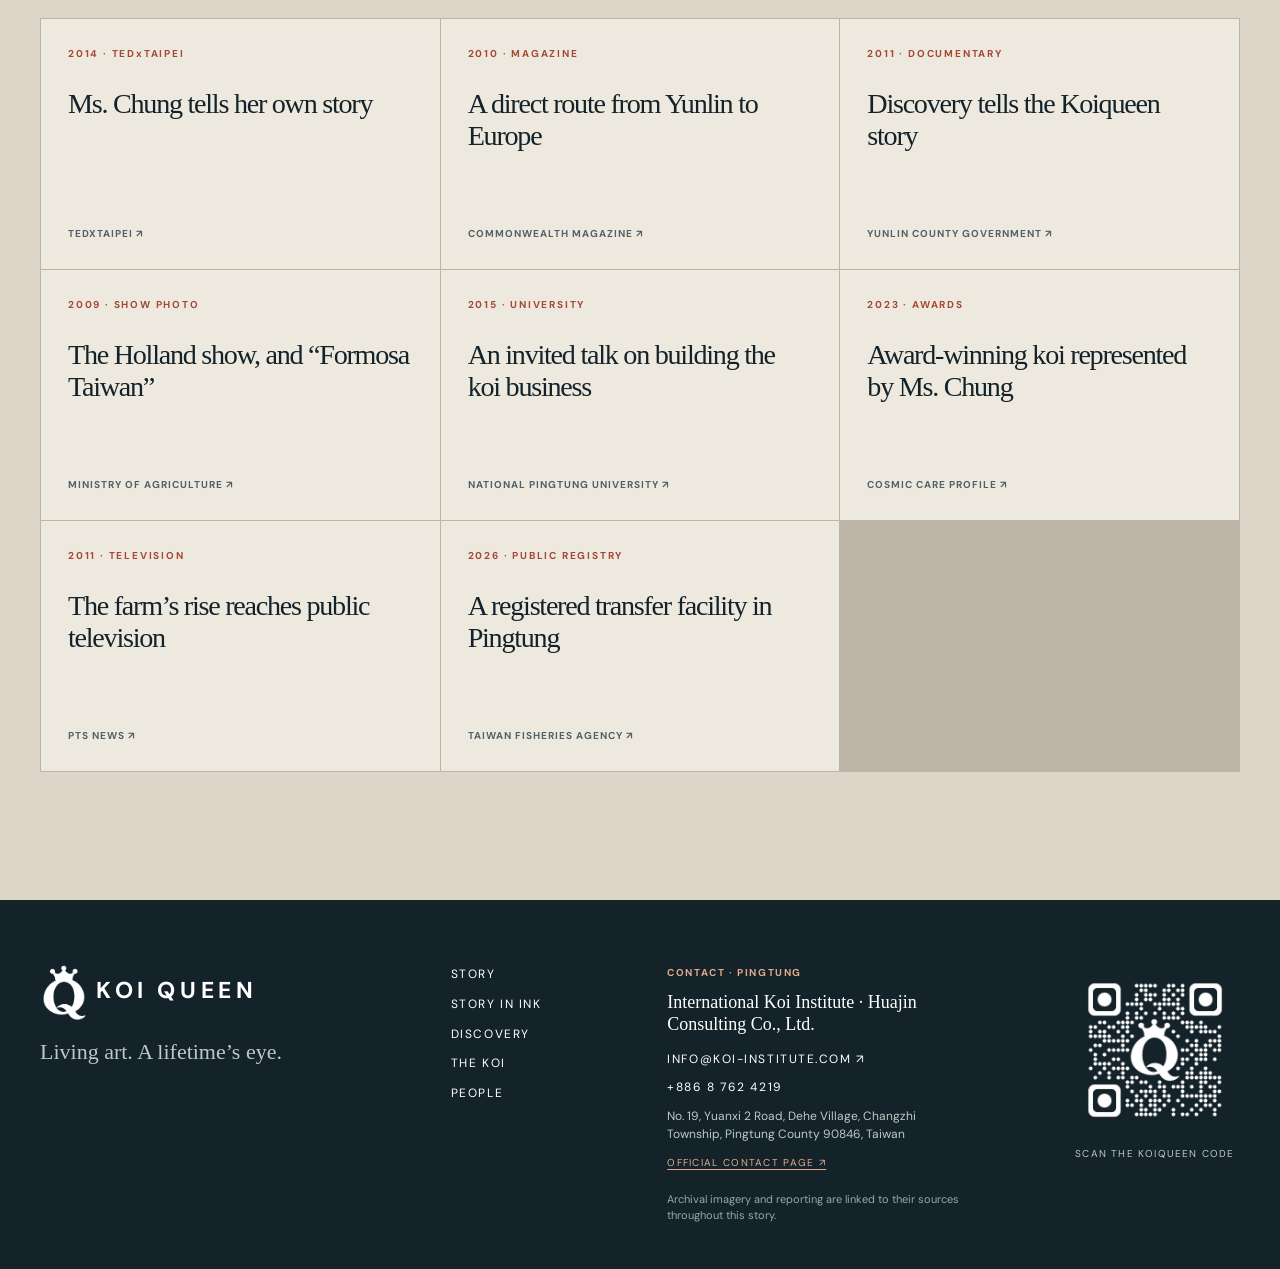
==== commit 4f2bdbb5: "Link Koiqueen home page to ink story" ====
--- a/index.html
+++ b/index.html
@@ -7,7 +7,7 @@
   <meta name="description" content="The life, eye, and koi of Ms. Chung.">
   <title>Koi Queen — Ms. Chung</title>
   <link rel="stylesheet" href="style.css?v=20261118c">
-  <script src="script.js?v=20261118c" defer></script>
+  <script src="script.js?v=20261123a" defer></script>
 </head>
 <body>
   <div class="progress" aria-hidden="true"><span id="progress-bar"></span></div>
@@ -33,7 +33,7 @@
         <p class="eyebrow light" data-i18n="heroEyebrow">THE WOMAN BEHIND THE WATER</p>
         <h1 id="hero-title"><span data-i18n="heroTitle1">An eye for</span><br><em data-i18n="heroTitle2">living art.</em></h1>
         <p class="hero-sub" data-i18n="heroSub">Ms. Chung turned a family inheritance into a life among the world’s finest koi. This is her story—and the people and fish at its heart.</p>
-        <div class="hero-links"><a class="pill primary" href="#moment"><span data-i18n="heroStart">The S-Legend story</span><span aria-hidden="true">↗</span></a><a class="text-link light-link" href="#koi"><span data-i18n="heroKoi">Meet the koi</span><span aria-hidden="true">↓</span></a></div>
+        <div class="hero-links"><a class="pill primary" href="/story/"><span data-i18n="heroStart">Read the story in ink</span><span aria-hidden="true">↗</span></a><a class="text-link light-link" href="#koi"><span data-i18n="heroKoi">Meet the koi</span><span aria-hidden="true">↓</span></a></div>
       </div>
       <div class="hero-bottom wrap"><span data-i18n="heroPlace">YUNLIN · TAIWAN</span><span data-i18n="heroScroll">SCROLL TO EXPLORE ↓</span></div>
     </section>
@@ -137,6 +137,6 @@
       <a href="https://www.fa.gov.tw/view.php?id=199&amp;subtheme=&amp;theme=Announcement_Info" target="_blank" rel="noopener noreferrer"><span>2026 · PUBLIC REGISTRY</span><h3 data-i18n="ev7">A registered transfer facility in Pingtung</h3><small>Taiwan Fisheries Agency ↗</small></a>
     </div></div></section>
   </main>
-  <footer><div class="wrap footer-grid"><div><div class="footer-brand"><span class="footer-logo" aria-hidden="true"></span>KOI QUEEN</div><p data-i18n="footerLine">Living art. A lifetime’s eye.</p></div><div><a href="#story" data-i18n="navStory">Story</a><a href="#discovery" data-i18n="footerDiscovery">Discovery</a><a href="#koi" data-i18n="navKoi">The koi</a><a href="#people" data-i18n="navPeople">People</a></div><div class="footer-contact"><span data-i18n="footerContactLabel">CONTACT · PINGTUNG</span><strong data-i18n="footerCompany">International Koi Institute · Huajin Consulting Co., Ltd.</strong><a href="mailto:info@koi-institute.com">info@koi-institute.com ↗</a><a href="tel:+88687624219">+886 8 762 4219</a><address data-i18n="footerAddress">No. 19, Yuanxi 2 Road, Dehe Village, Changzhi Township, Pingtung County 90846, Taiwan</address><a class="footer-source" href="https://koi-institute.com/about/" target="_blank" rel="noopener noreferrer" data-i18n="footerContactSource">Official contact page ↗</a><small data-i18n="footerCredit">Archival imagery and reporting are linked to their sources throughout this story.</small></div><div class="footer-qr"><img src="assets/koiqueen-qr.png" alt="Koiqueen QR code"><span data-i18n="footerQR">Scan the Koiqueen code</span></div></div></footer>
+  <footer><div class="wrap footer-grid"><div><div class="footer-brand"><span class="footer-logo" aria-hidden="true"></span>KOI QUEEN</div><p data-i18n="footerLine">Living art. A lifetime’s eye.</p></div><div><a href="#story" data-i18n="navStory">Story</a><a href="/story/" data-i18n="footerInkStory">Story in ink</a><a href="#discovery" data-i18n="footerDiscovery">Discovery</a><a href="#koi" data-i18n="navKoi">The koi</a><a href="#people" data-i18n="navPeople">People</a></div><div class="footer-contact"><span data-i18n="footerContactLabel">CONTACT · PINGTUNG</span><strong data-i18n="footerCompany">International Koi Institute · Huajin Consulting Co., Ltd.</strong><a href="mailto:info@koi-institute.com">info@koi-institute.com ↗</a><a href="tel:+88687624219">+886 8 762 4219</a><address data-i18n="footerAddress">No. 19, Yuanxi 2 Road, Dehe Village, Changzhi Township, Pingtung County 90846, Taiwan</address><a class="footer-source" href="https://koi-institute.com/about/" target="_blank" rel="noopener noreferrer" data-i18n="footerContactSource">Official contact page ↗</a><small data-i18n="footerCredit">Archival imagery and reporting are linked to their sources throughout this story.</small></div><div class="footer-qr"><img src="assets/koiqueen-qr.png" alt="Koiqueen QR code"><span data-i18n="footerQR">Scan the Koiqueen code</span></div></div></footer>
 </body>
 </html>
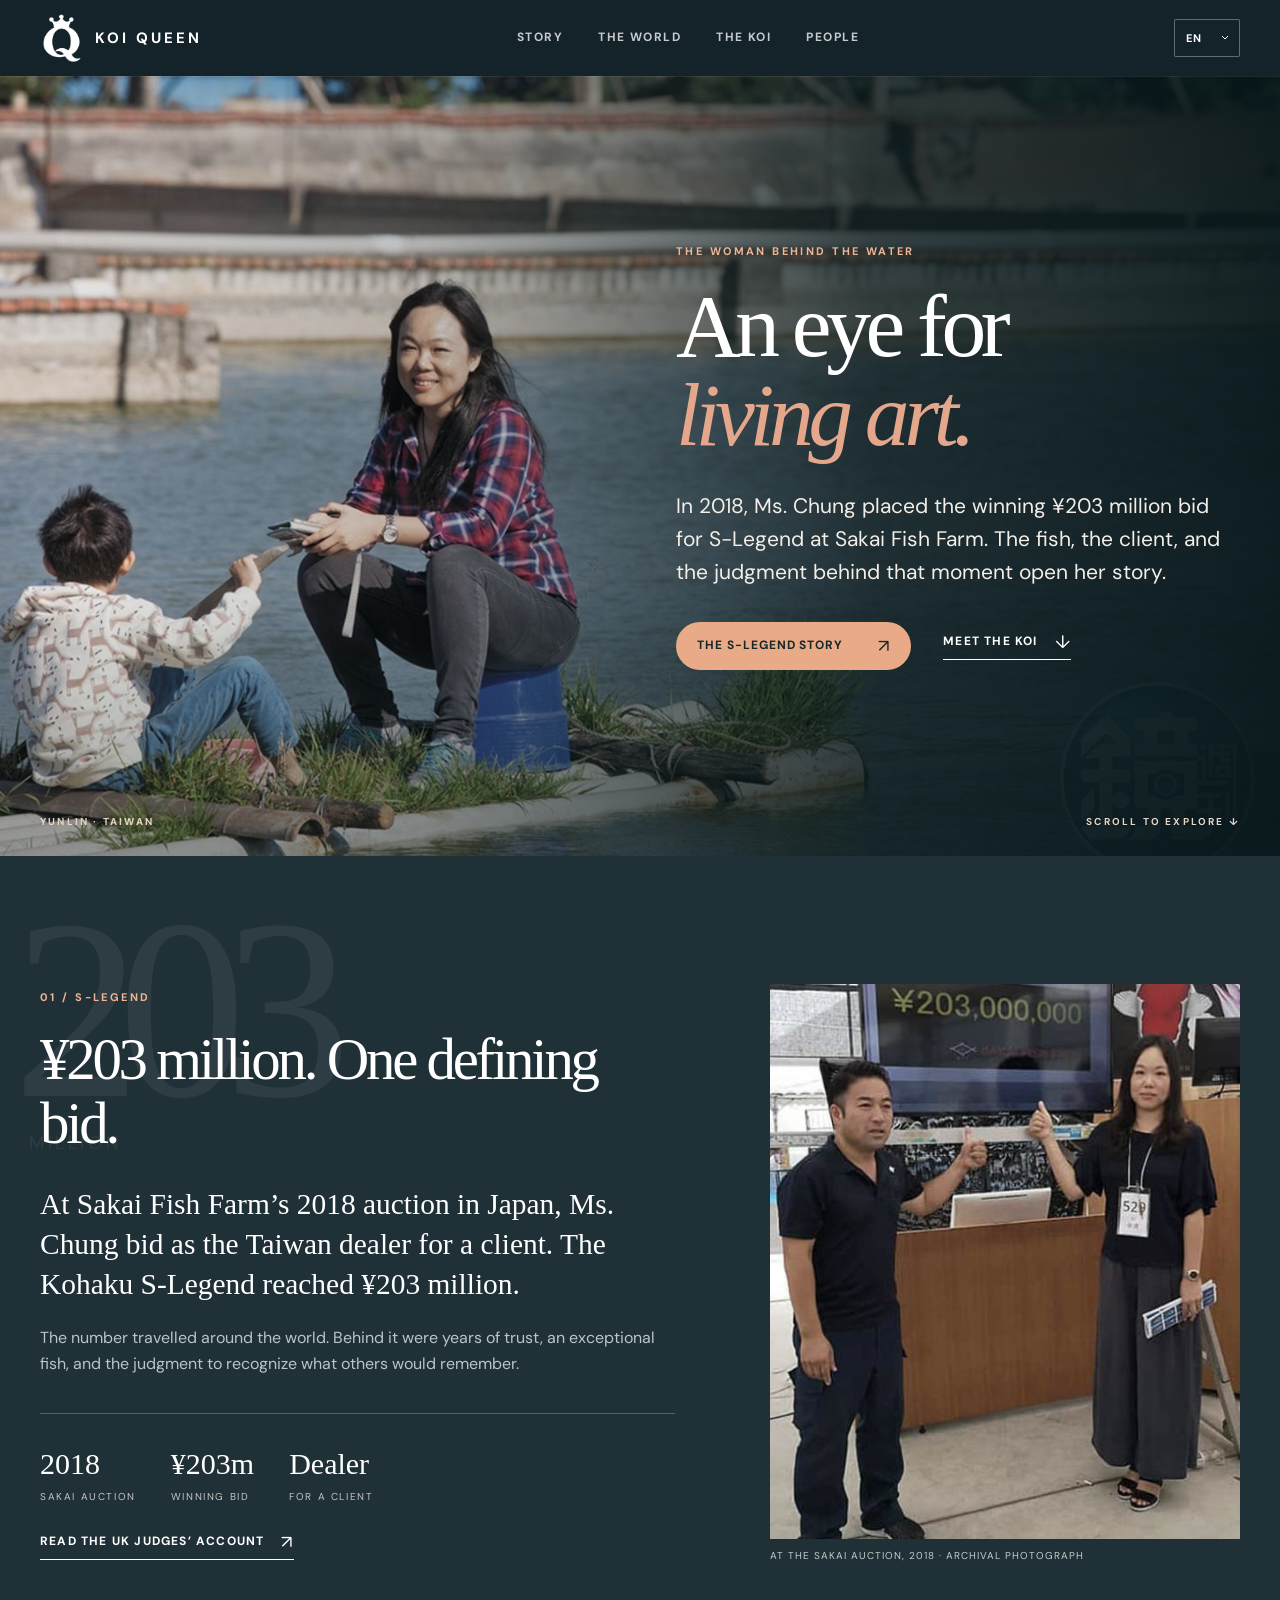
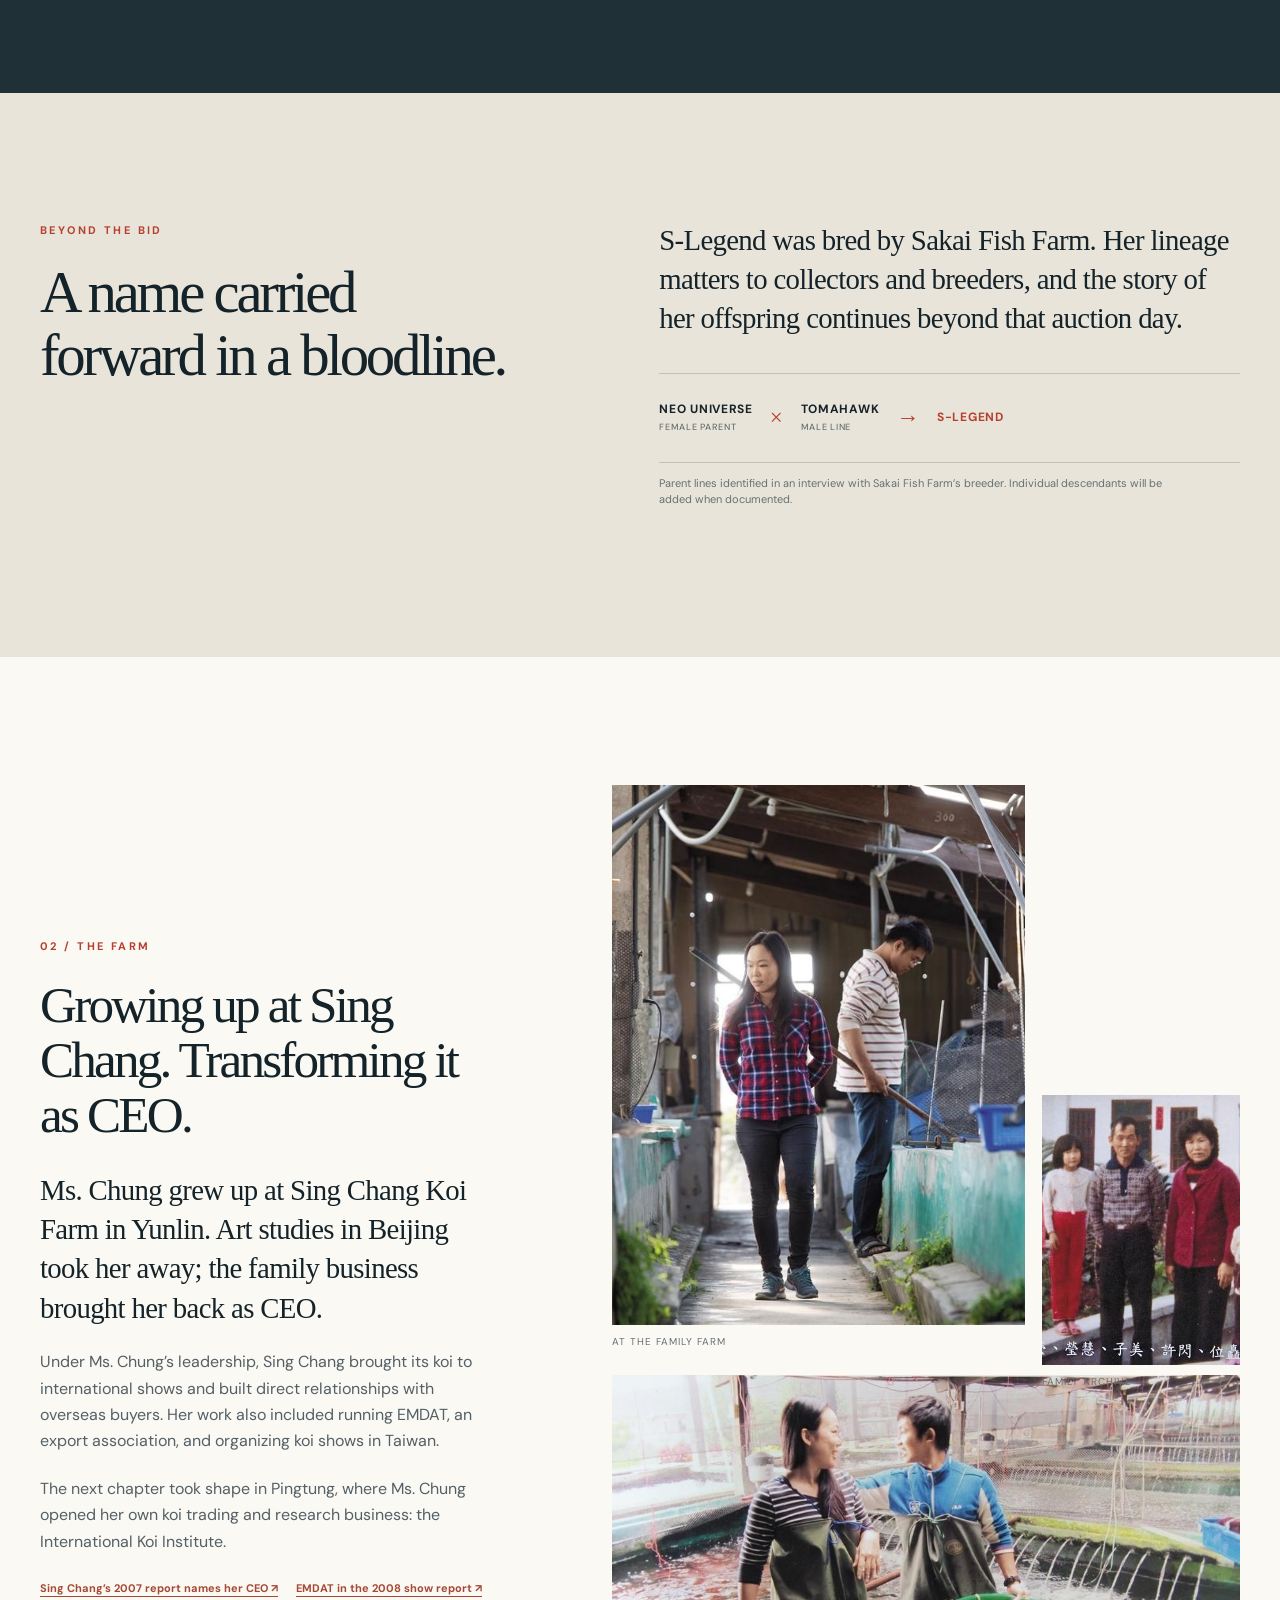
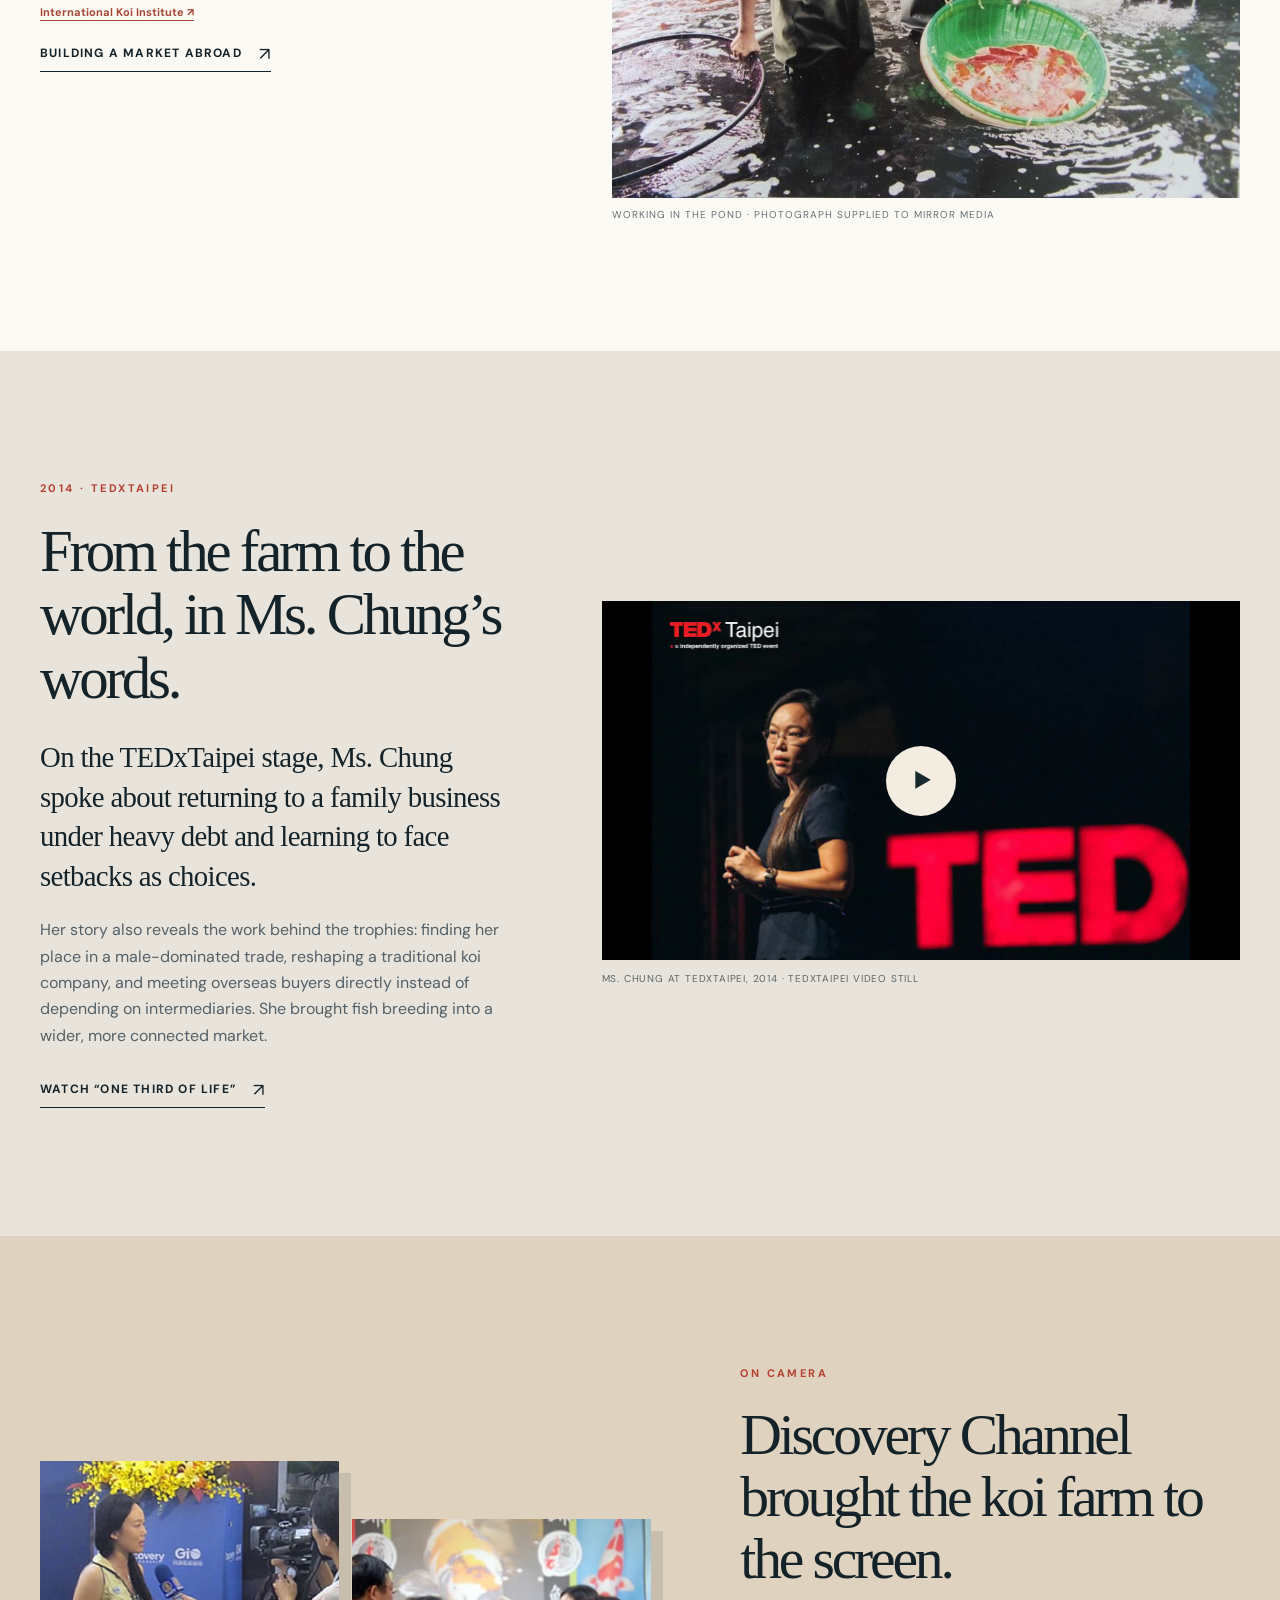
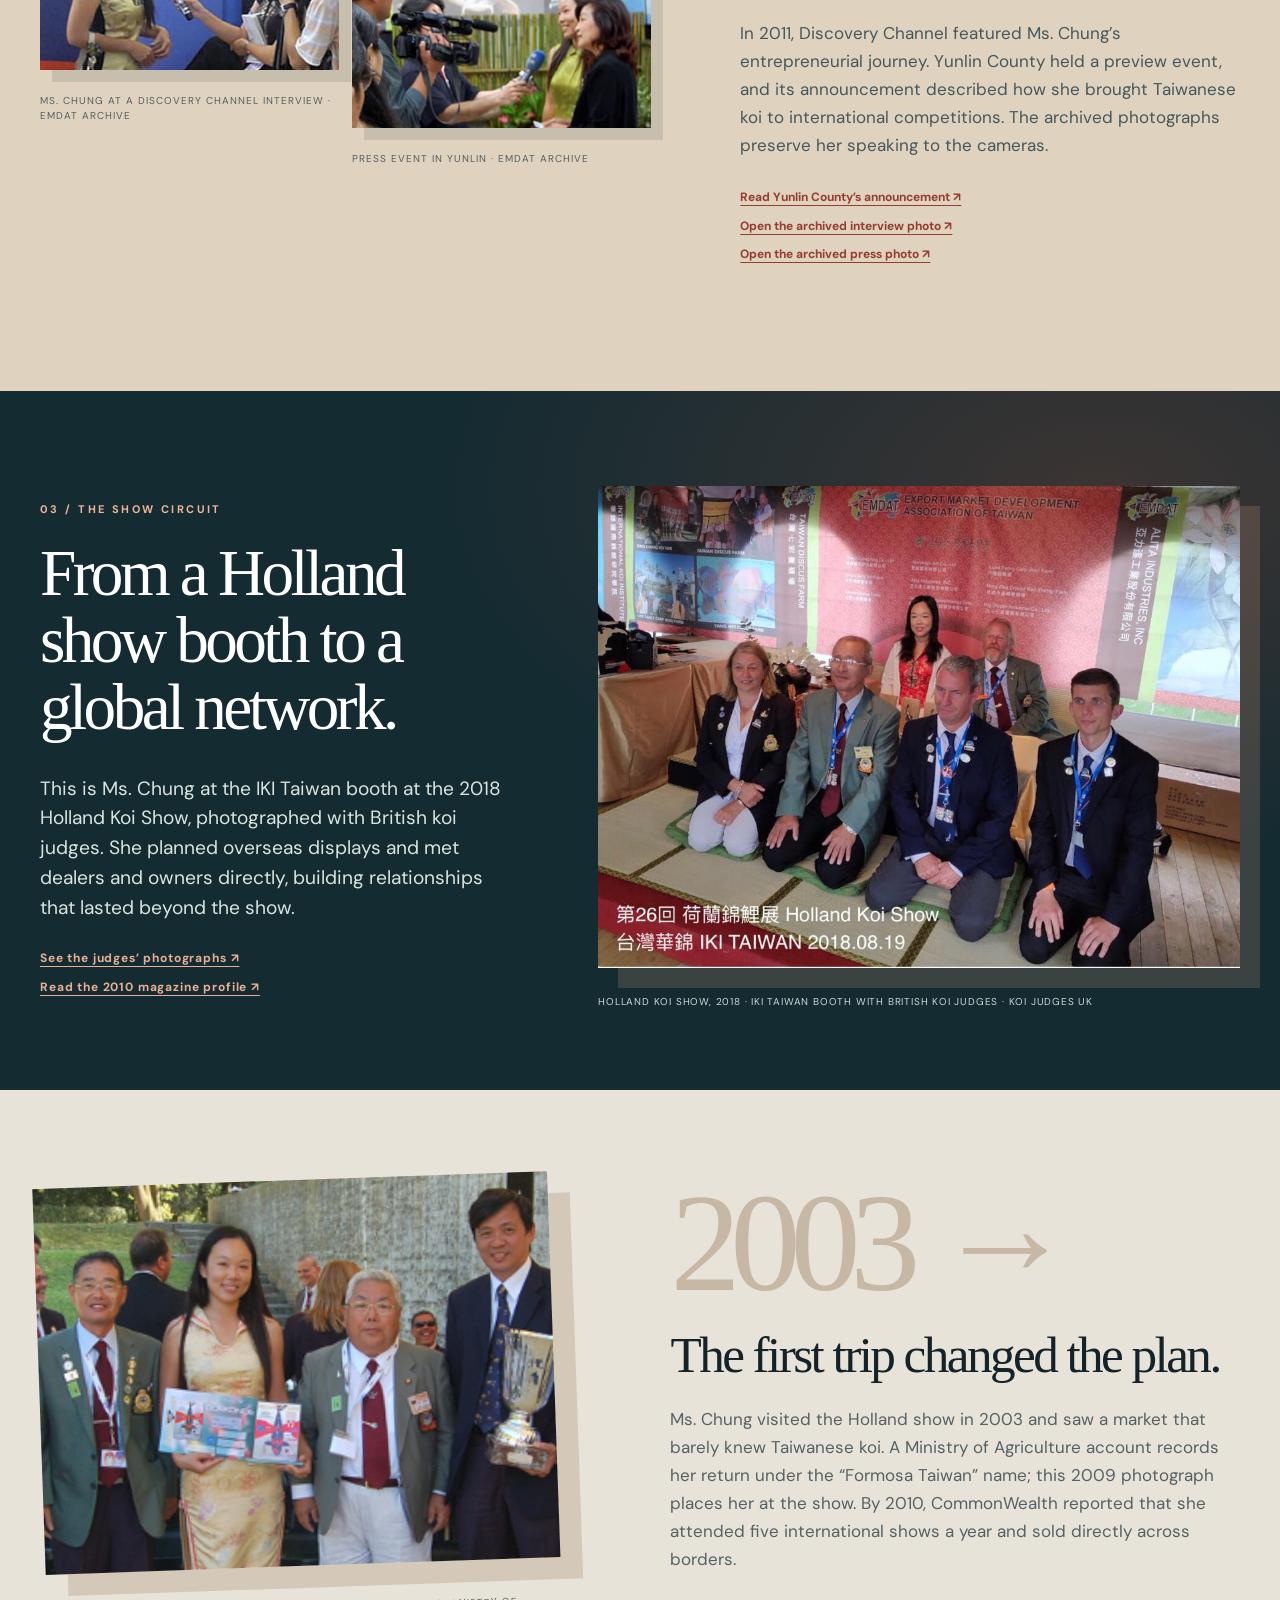
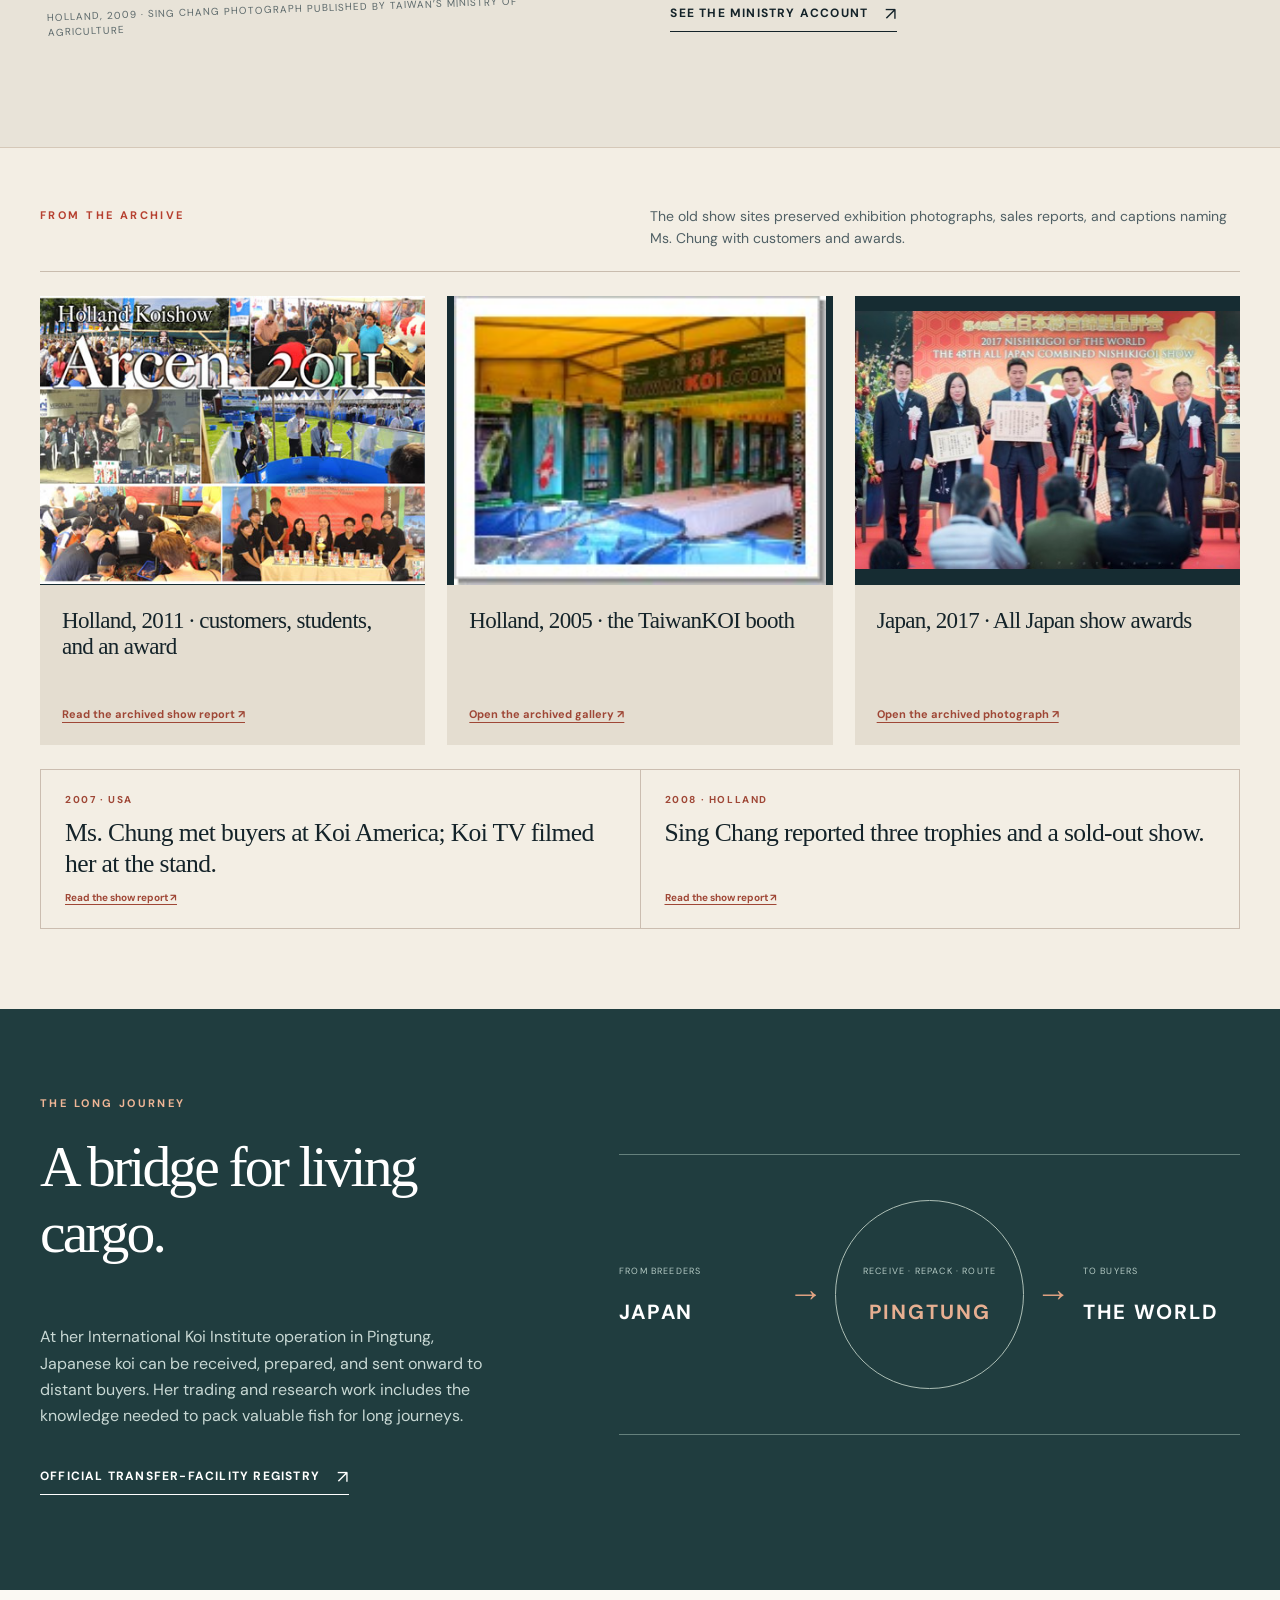
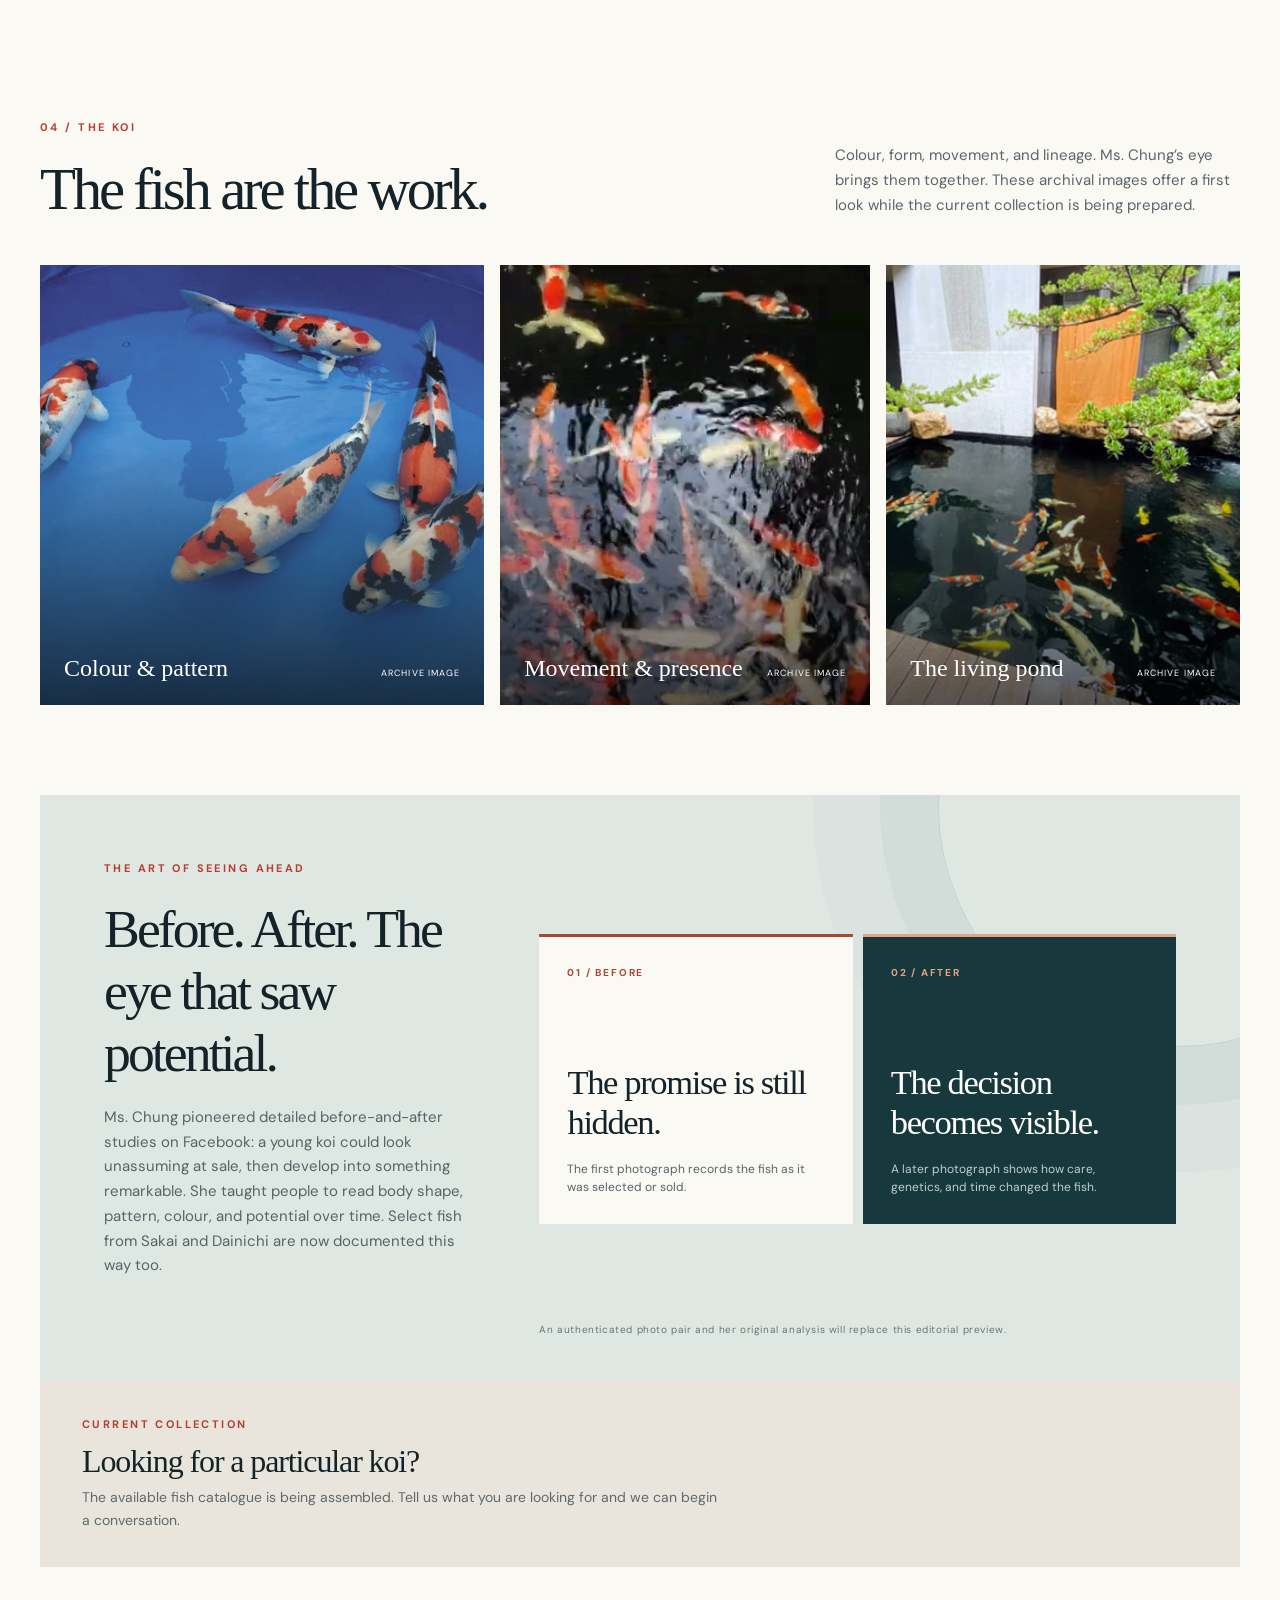
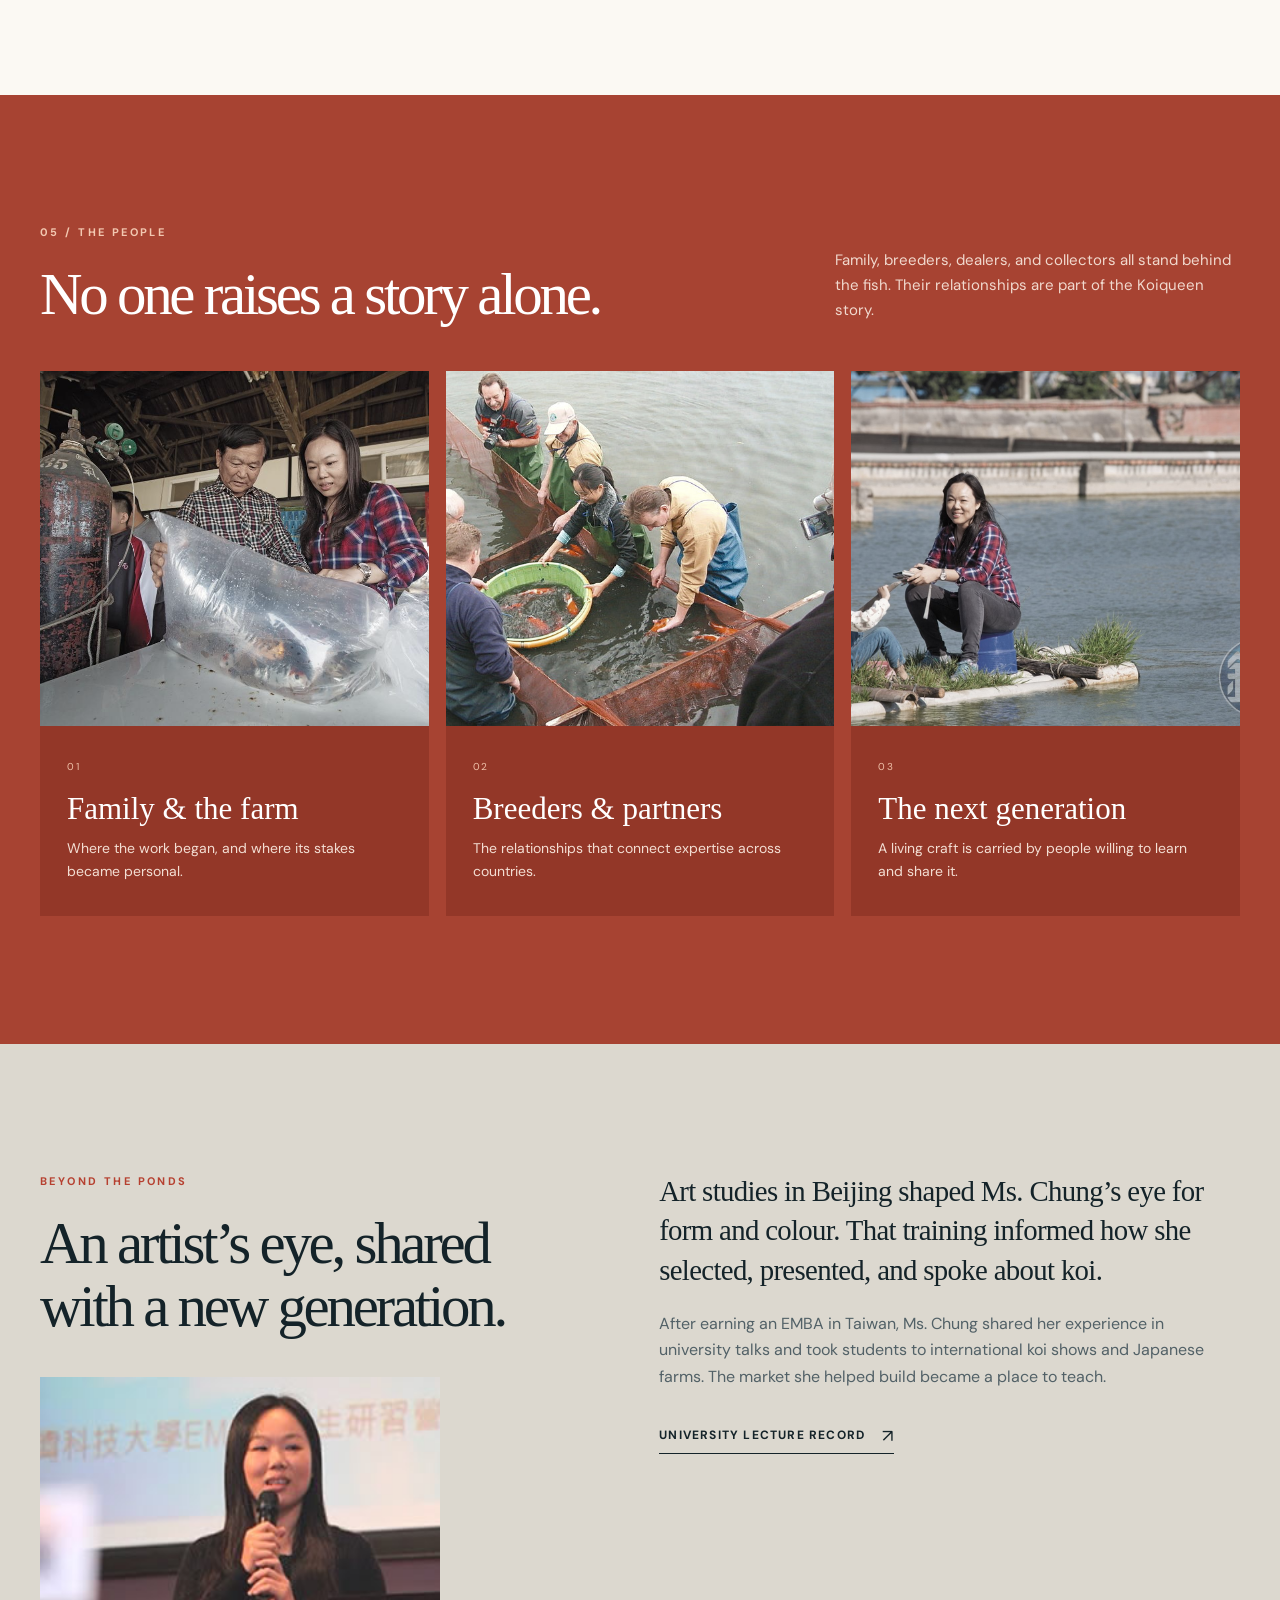
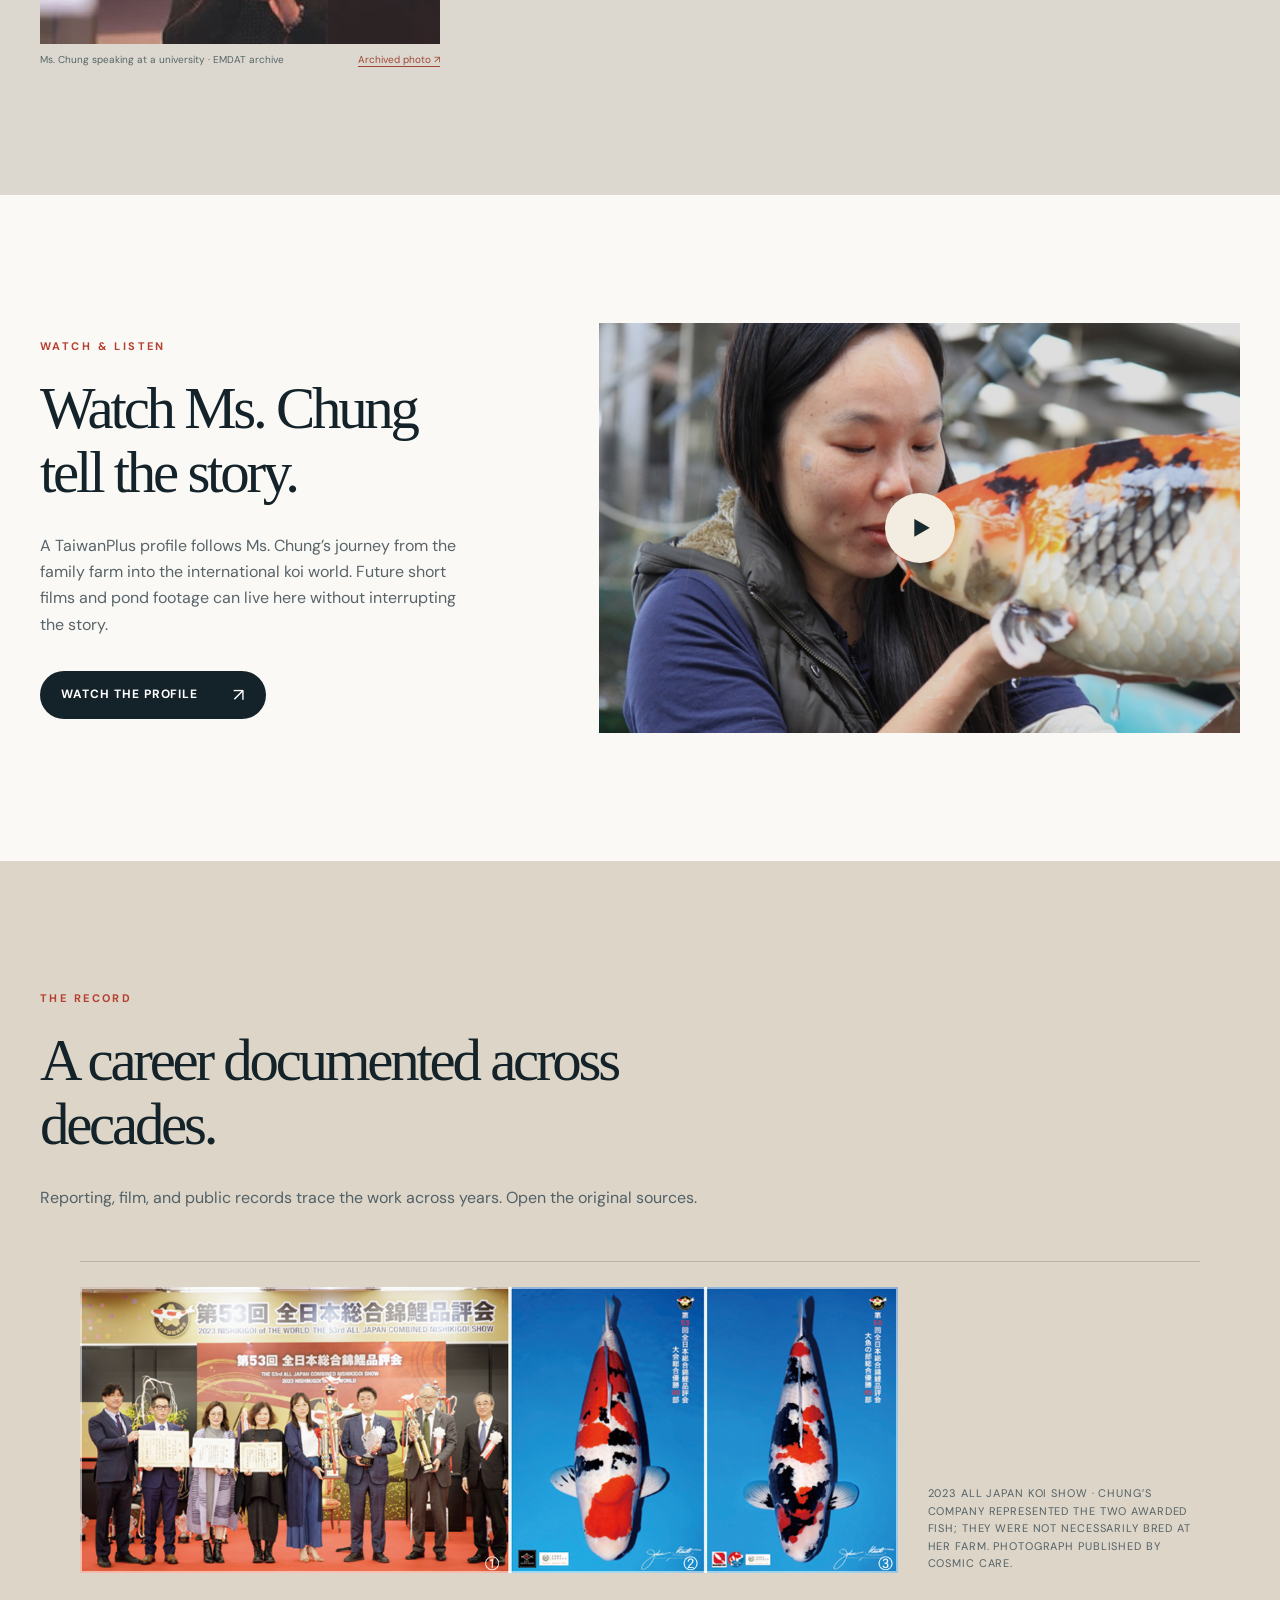
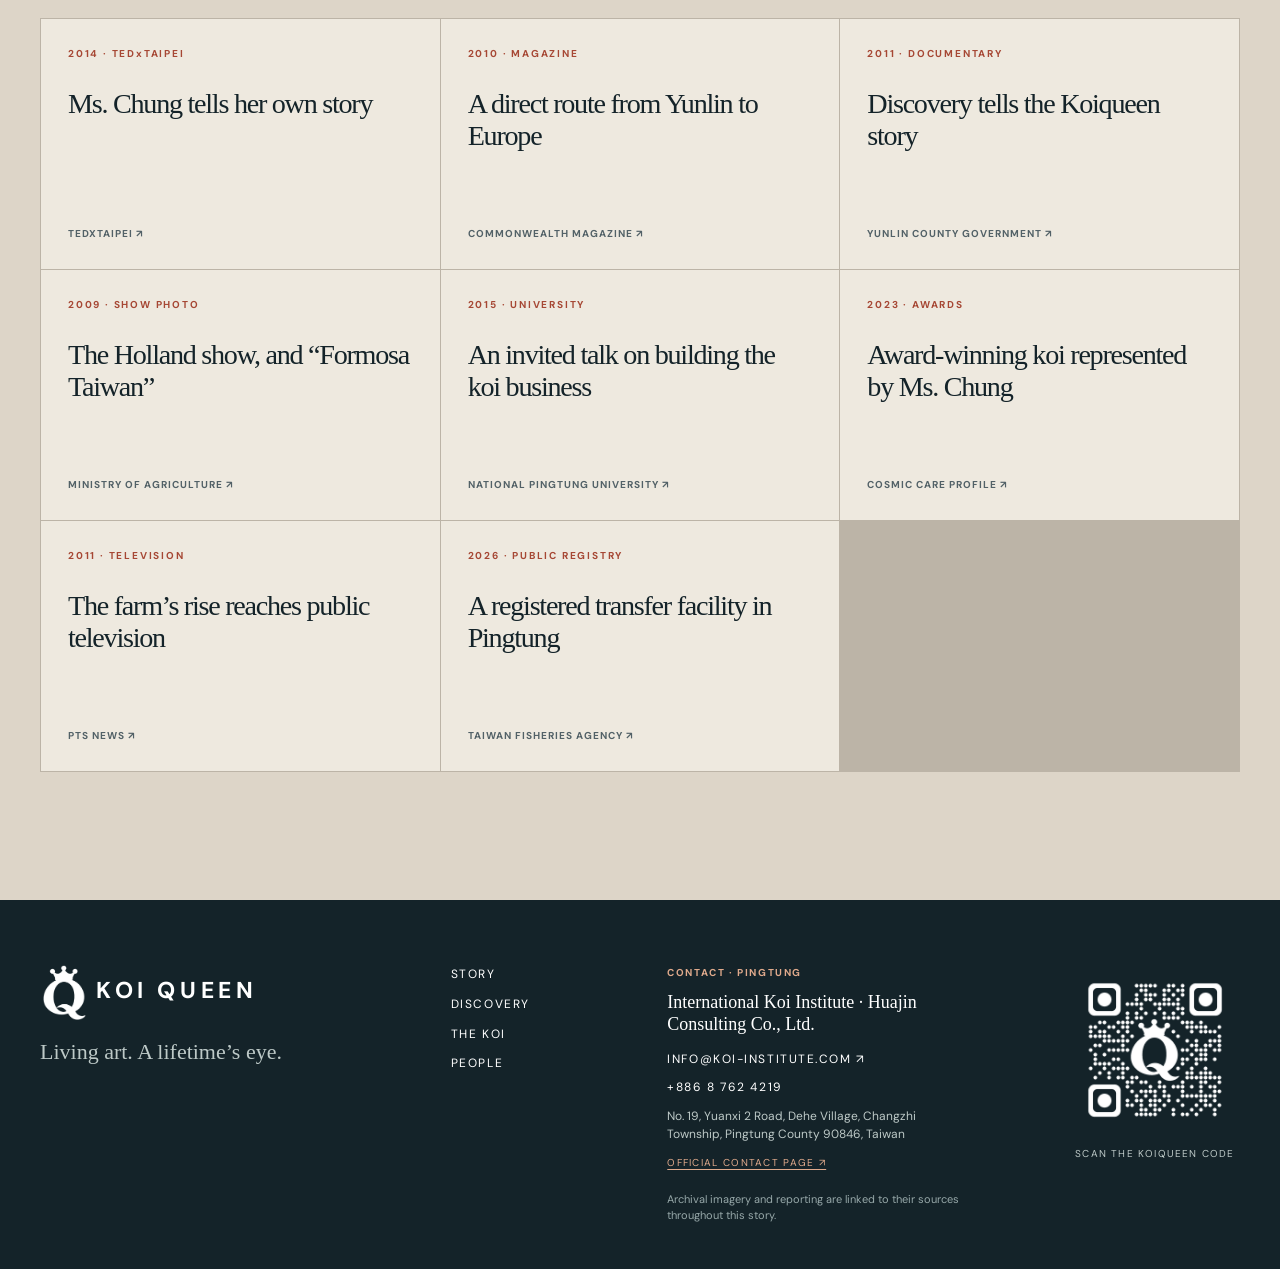
==== commit 6d1e5954: "Send Story navigation to dedicated story page" ====
--- a/index.html
+++ b/index.html
@@ -7,14 +7,14 @@
   <meta name="description" content="The life, eye, and koi of Ms. Chung.">
   <title>Koi Queen — Ms. Chung</title>
   <link rel="stylesheet" href="style.css?v=20261118c">
-  <script src="script.js?v=20261123a" defer></script>
+  <script src="script.js?v=20261123b" defer></script>
 </head>
 <body>
   <div class="progress" aria-hidden="true"><span id="progress-bar"></span></div>
   <header class="site-header">
     <a class="brand" href="#top" aria-label="Koi Queen home"><span class="brand-mark" aria-hidden="true"></span><span>KOI QUEEN</span></a>
     <nav class="main-nav" aria-label="Main navigation">
-      <a href="#story" data-i18n="navStory">Story</a>
+      <a href="/story/" data-i18n="navStory">Story</a>
       <a href="#world" data-i18n="navWorld">The world</a>
       <a href="#koi" data-i18n="navKoi">The koi</a>
       <a href="#people" data-i18n="navPeople">People</a>
@@ -33,7 +33,7 @@
         <p class="eyebrow light" data-i18n="heroEyebrow">THE WOMAN BEHIND THE WATER</p>
         <h1 id="hero-title"><span data-i18n="heroTitle1">An eye for</span><br><em data-i18n="heroTitle2">living art.</em></h1>
         <p class="hero-sub" data-i18n="heroSub">Ms. Chung turned a family inheritance into a life among the world’s finest koi. This is her story—and the people and fish at its heart.</p>
-        <div class="hero-links"><a class="pill primary" href="/story/"><span data-i18n="heroStart">Read the story in ink</span><span aria-hidden="true">↗</span></a><a class="text-link light-link" href="#koi"><span data-i18n="heroKoi">Meet the koi</span><span aria-hidden="true">↓</span></a></div>
+        <div class="hero-links"><a class="pill primary" href="#moment"><span data-i18n="heroStart">The S-Legend story</span><span aria-hidden="true">↗</span></a><a class="text-link light-link" href="#koi"><span data-i18n="heroKoi">Meet the koi</span><span aria-hidden="true">↓</span></a></div>
       </div>
       <div class="hero-bottom wrap"><span data-i18n="heroPlace">YUNLIN · TAIWAN</span><span data-i18n="heroScroll">SCROLL TO EXPLORE ↓</span></div>
     </section>
@@ -137,6 +137,6 @@
       <a href="https://www.fa.gov.tw/view.php?id=199&amp;subtheme=&amp;theme=Announcement_Info" target="_blank" rel="noopener noreferrer"><span>2026 · PUBLIC REGISTRY</span><h3 data-i18n="ev7">A registered transfer facility in Pingtung</h3><small>Taiwan Fisheries Agency ↗</small></a>
     </div></div></section>
   </main>
-  <footer><div class="wrap footer-grid"><div><div class="footer-brand"><span class="footer-logo" aria-hidden="true"></span>KOI QUEEN</div><p data-i18n="footerLine">Living art. A lifetime’s eye.</p></div><div><a href="#story" data-i18n="navStory">Story</a><a href="/story/" data-i18n="footerInkStory">Story in ink</a><a href="#discovery" data-i18n="footerDiscovery">Discovery</a><a href="#koi" data-i18n="navKoi">The koi</a><a href="#people" data-i18n="navPeople">People</a></div><div class="footer-contact"><span data-i18n="footerContactLabel">CONTACT · PINGTUNG</span><strong data-i18n="footerCompany">International Koi Institute · Huajin Consulting Co., Ltd.</strong><a href="mailto:info@koi-institute.com">info@koi-institute.com ↗</a><a href="tel:+88687624219">+886 8 762 4219</a><address data-i18n="footerAddress">No. 19, Yuanxi 2 Road, Dehe Village, Changzhi Township, Pingtung County 90846, Taiwan</address><a class="footer-source" href="https://koi-institute.com/about/" target="_blank" rel="noopener noreferrer" data-i18n="footerContactSource">Official contact page ↗</a><small data-i18n="footerCredit">Archival imagery and reporting are linked to their sources throughout this story.</small></div><div class="footer-qr"><img src="assets/koiqueen-qr.png" alt="Koiqueen QR code"><span data-i18n="footerQR">Scan the Koiqueen code</span></div></div></footer>
+  <footer><div class="wrap footer-grid"><div><div class="footer-brand"><span class="footer-logo" aria-hidden="true"></span>KOI QUEEN</div><p data-i18n="footerLine">Living art. A lifetime’s eye.</p></div><div><a href="/story/" data-i18n="navStory">Story</a><a href="#discovery" data-i18n="footerDiscovery">Discovery</a><a href="#koi" data-i18n="navKoi">The koi</a><a href="#people" data-i18n="navPeople">People</a></div><div class="footer-contact"><span data-i18n="footerContactLabel">CONTACT · PINGTUNG</span><strong data-i18n="footerCompany">International Koi Institute · Huajin Consulting Co., Ltd.</strong><a href="mailto:info@koi-institute.com">info@koi-institute.com ↗</a><a href="tel:+88687624219">+886 8 762 4219</a><address data-i18n="footerAddress">No. 19, Yuanxi 2 Road, Dehe Village, Changzhi Township, Pingtung County 90846, Taiwan</address><a class="footer-source" href="https://koi-institute.com/about/" target="_blank" rel="noopener noreferrer" data-i18n="footerContactSource">Official contact page ↗</a><small data-i18n="footerCredit">Archival imagery and reporting are linked to their sources throughout this story.</small></div><div class="footer-qr"><img src="assets/koiqueen-qr.png" alt="Koiqueen QR code"><span data-i18n="footerQR">Scan the Koiqueen code</span></div></div></footer>
 </body>
 </html>
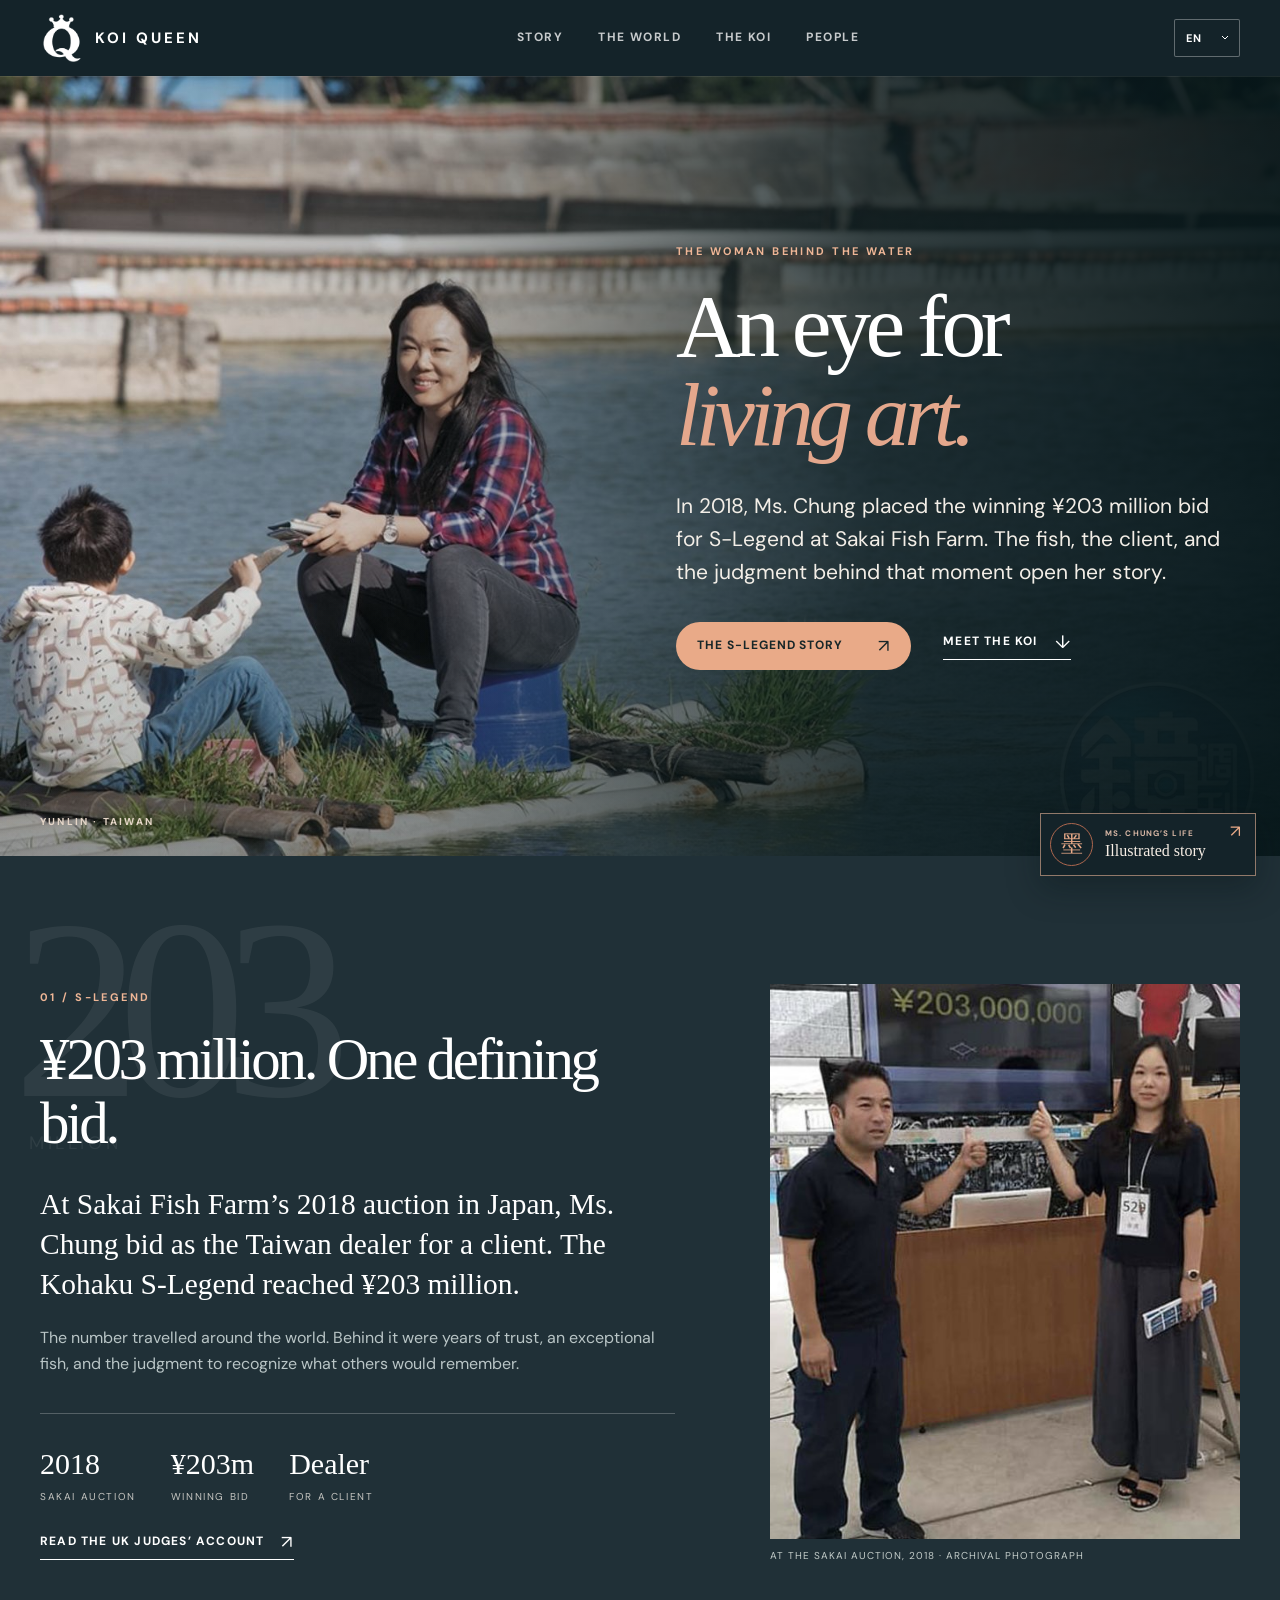
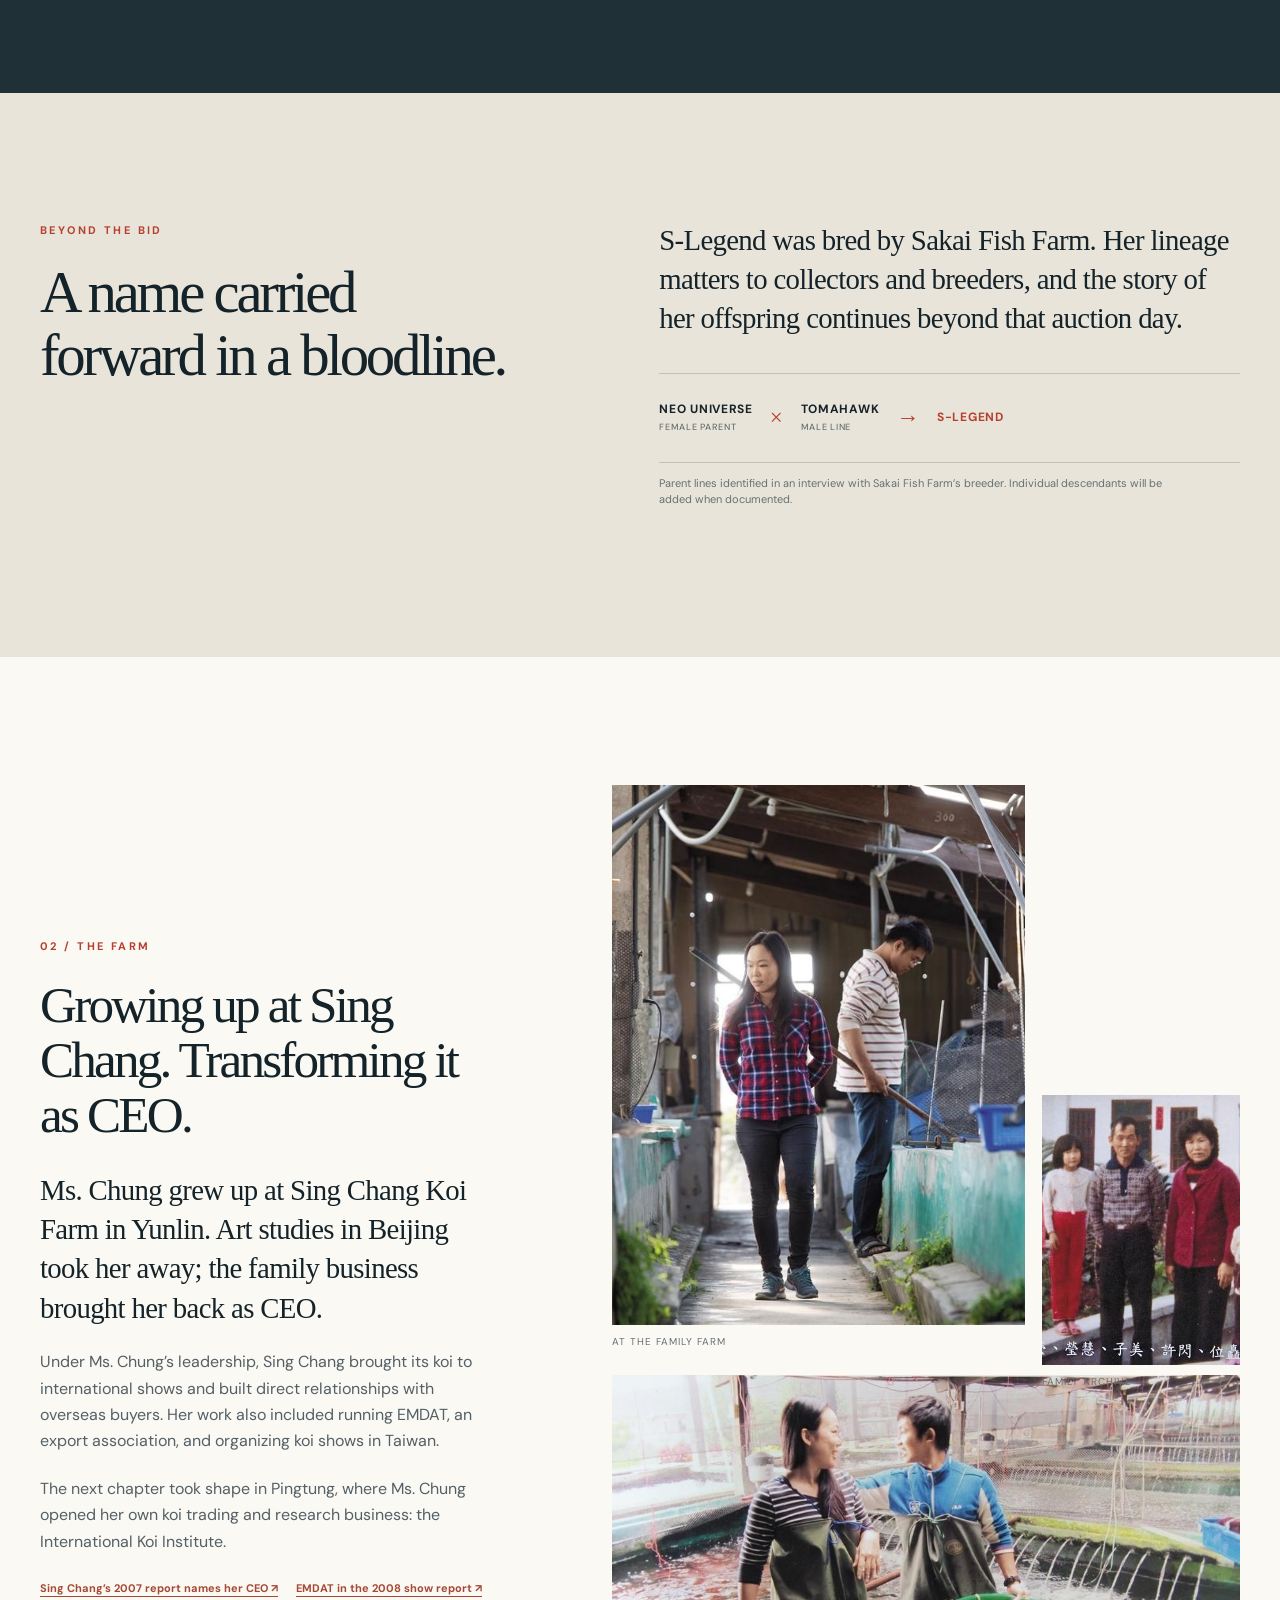
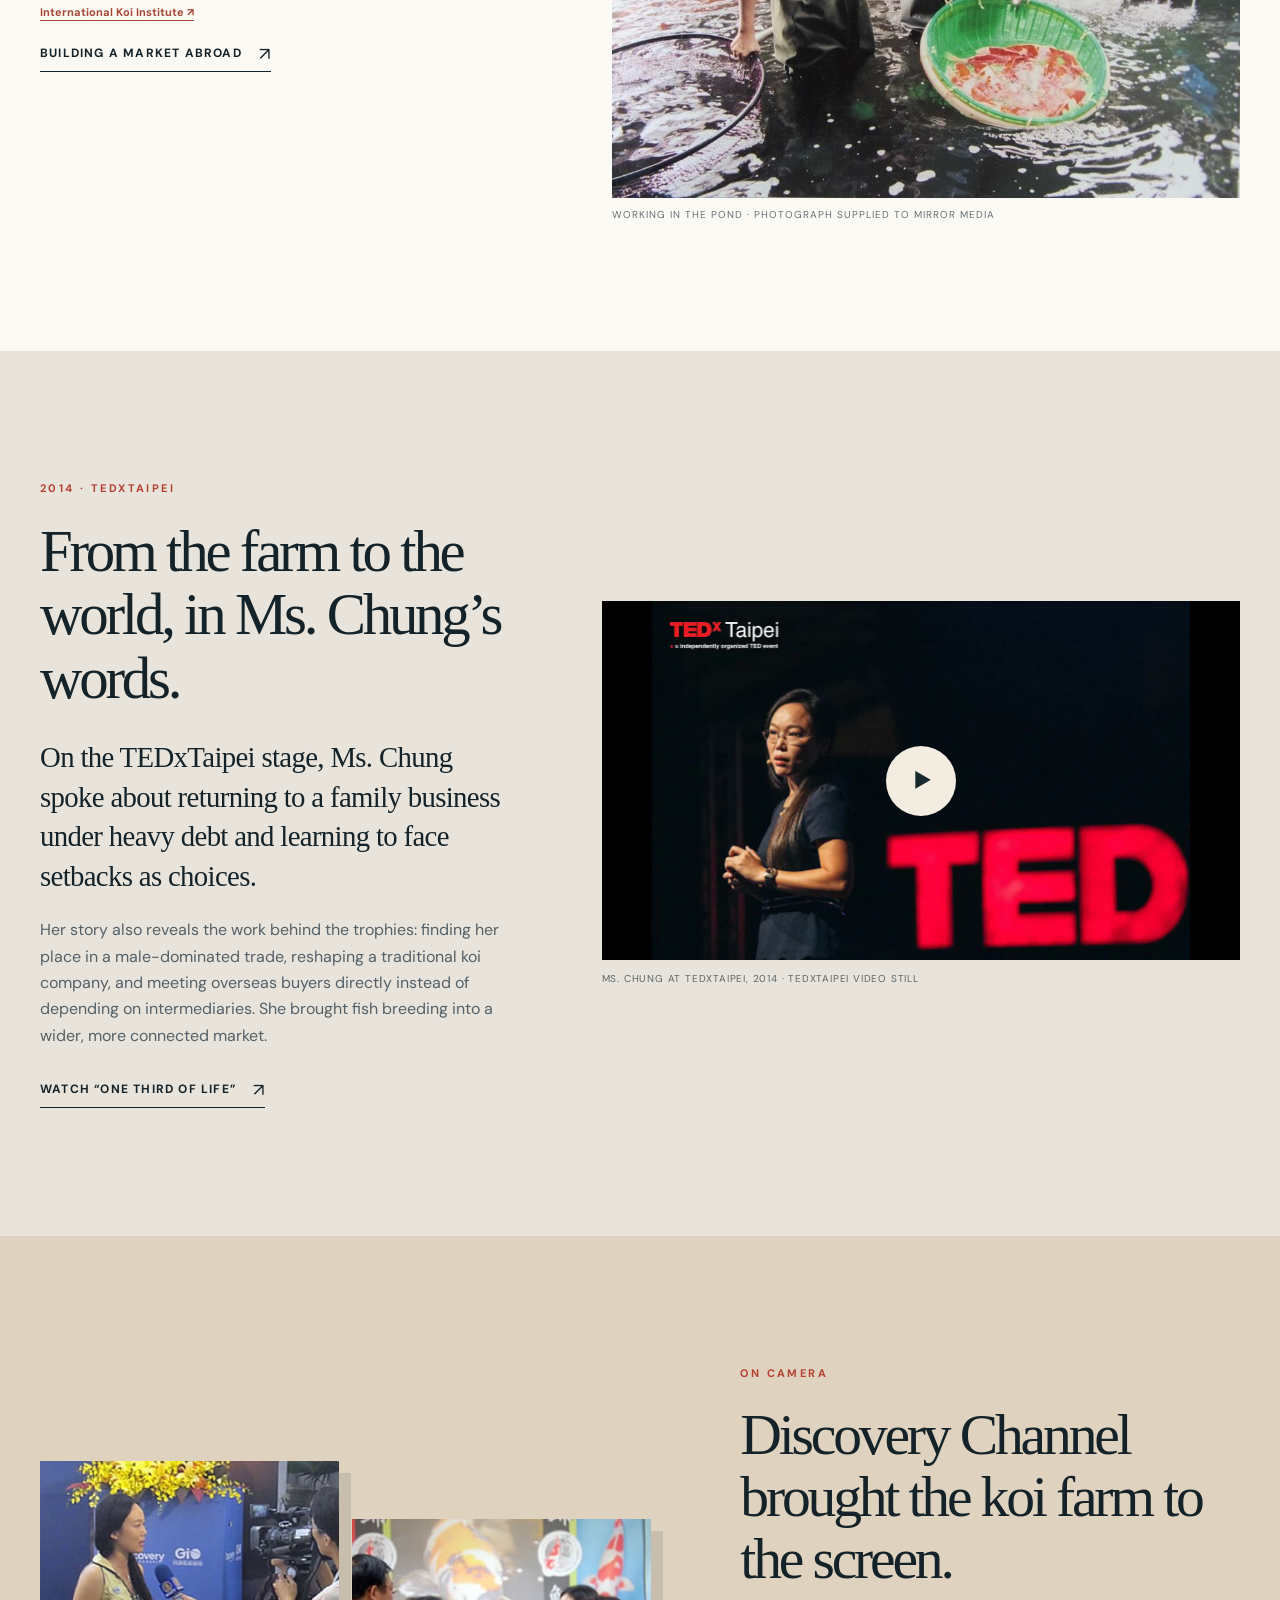
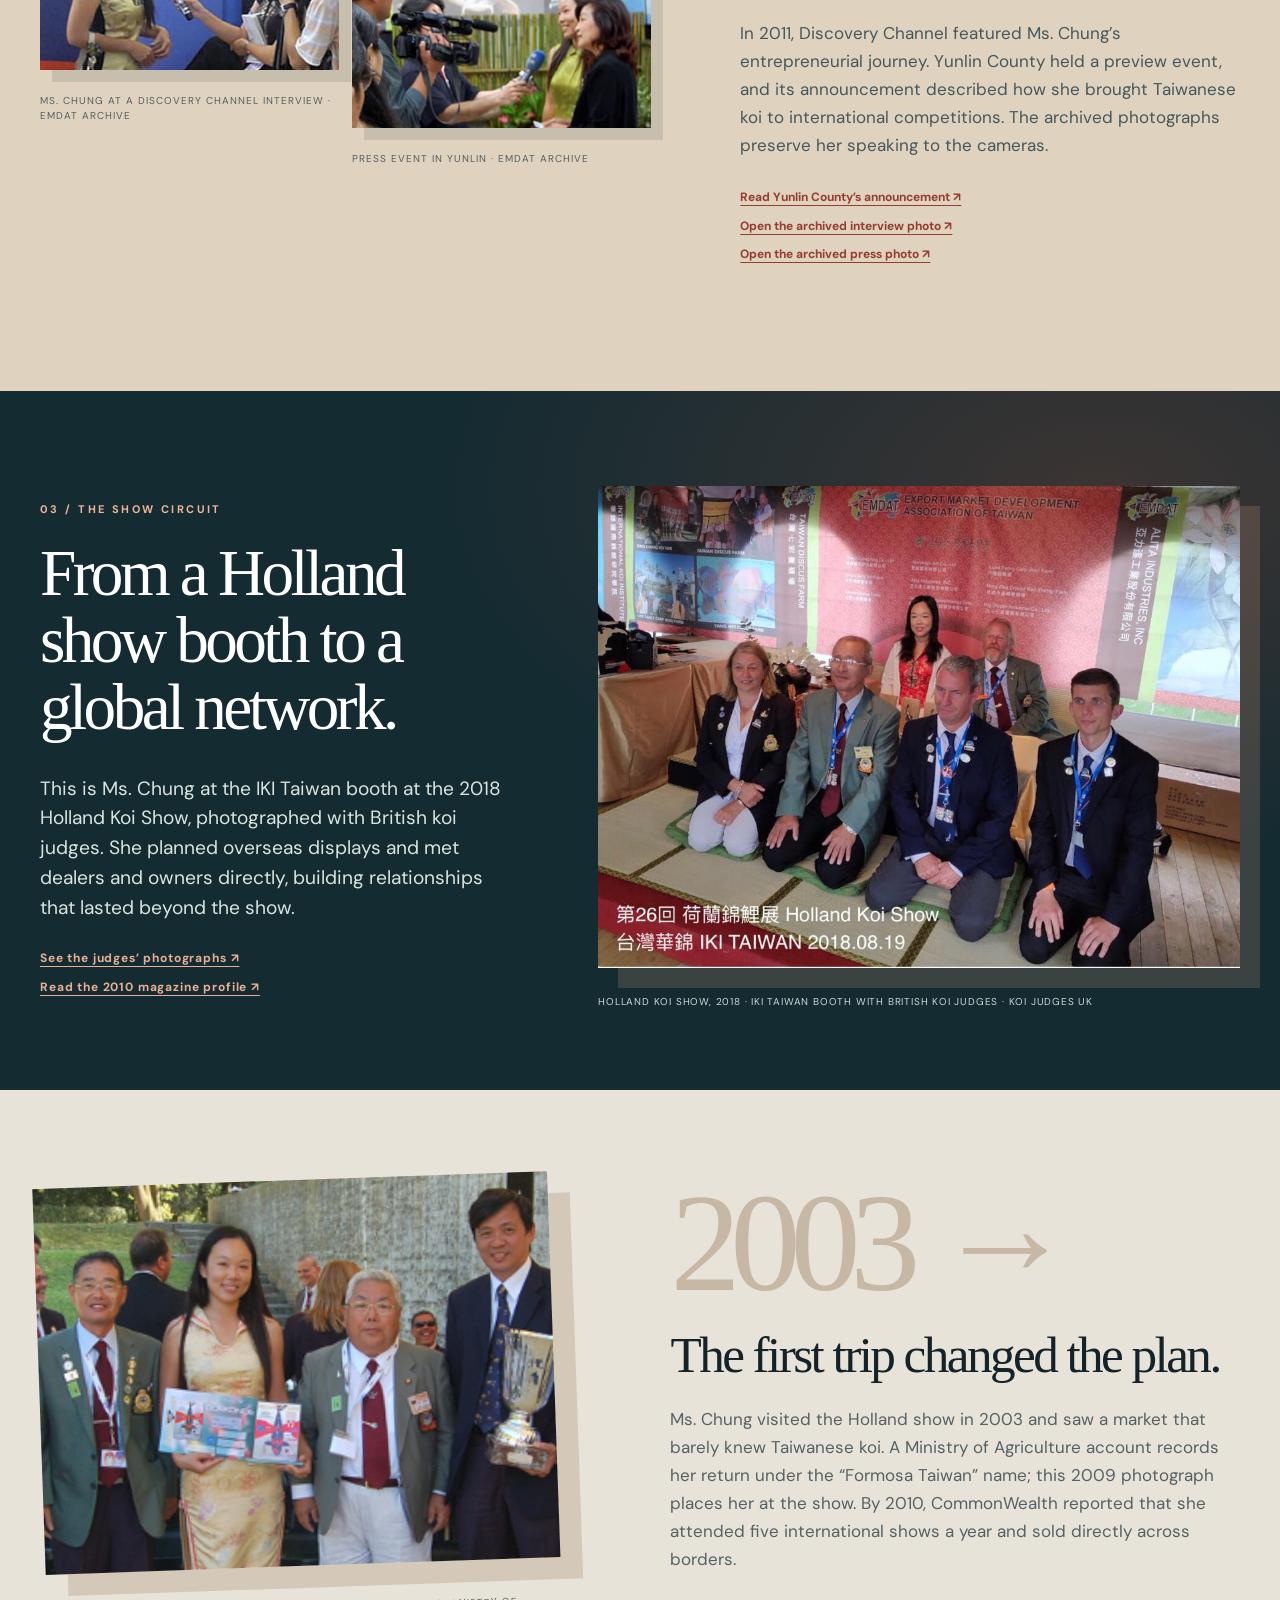
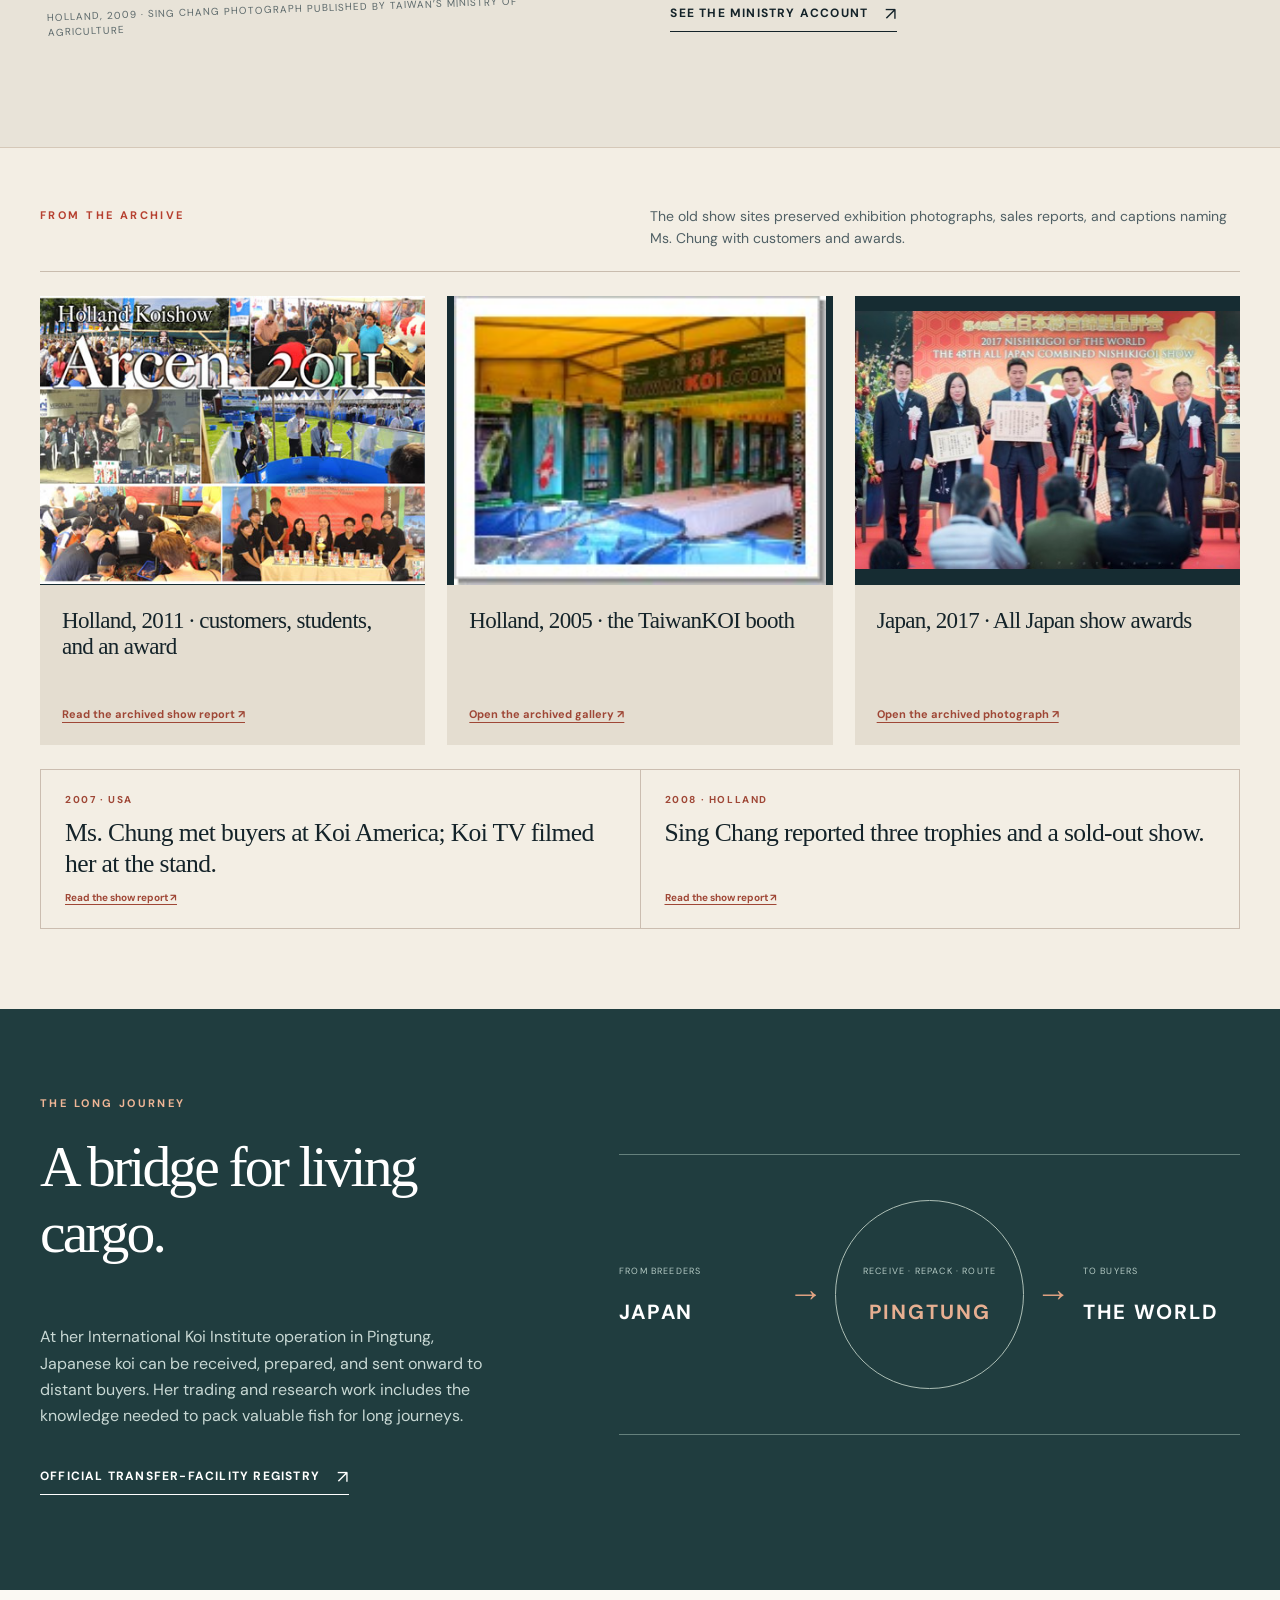
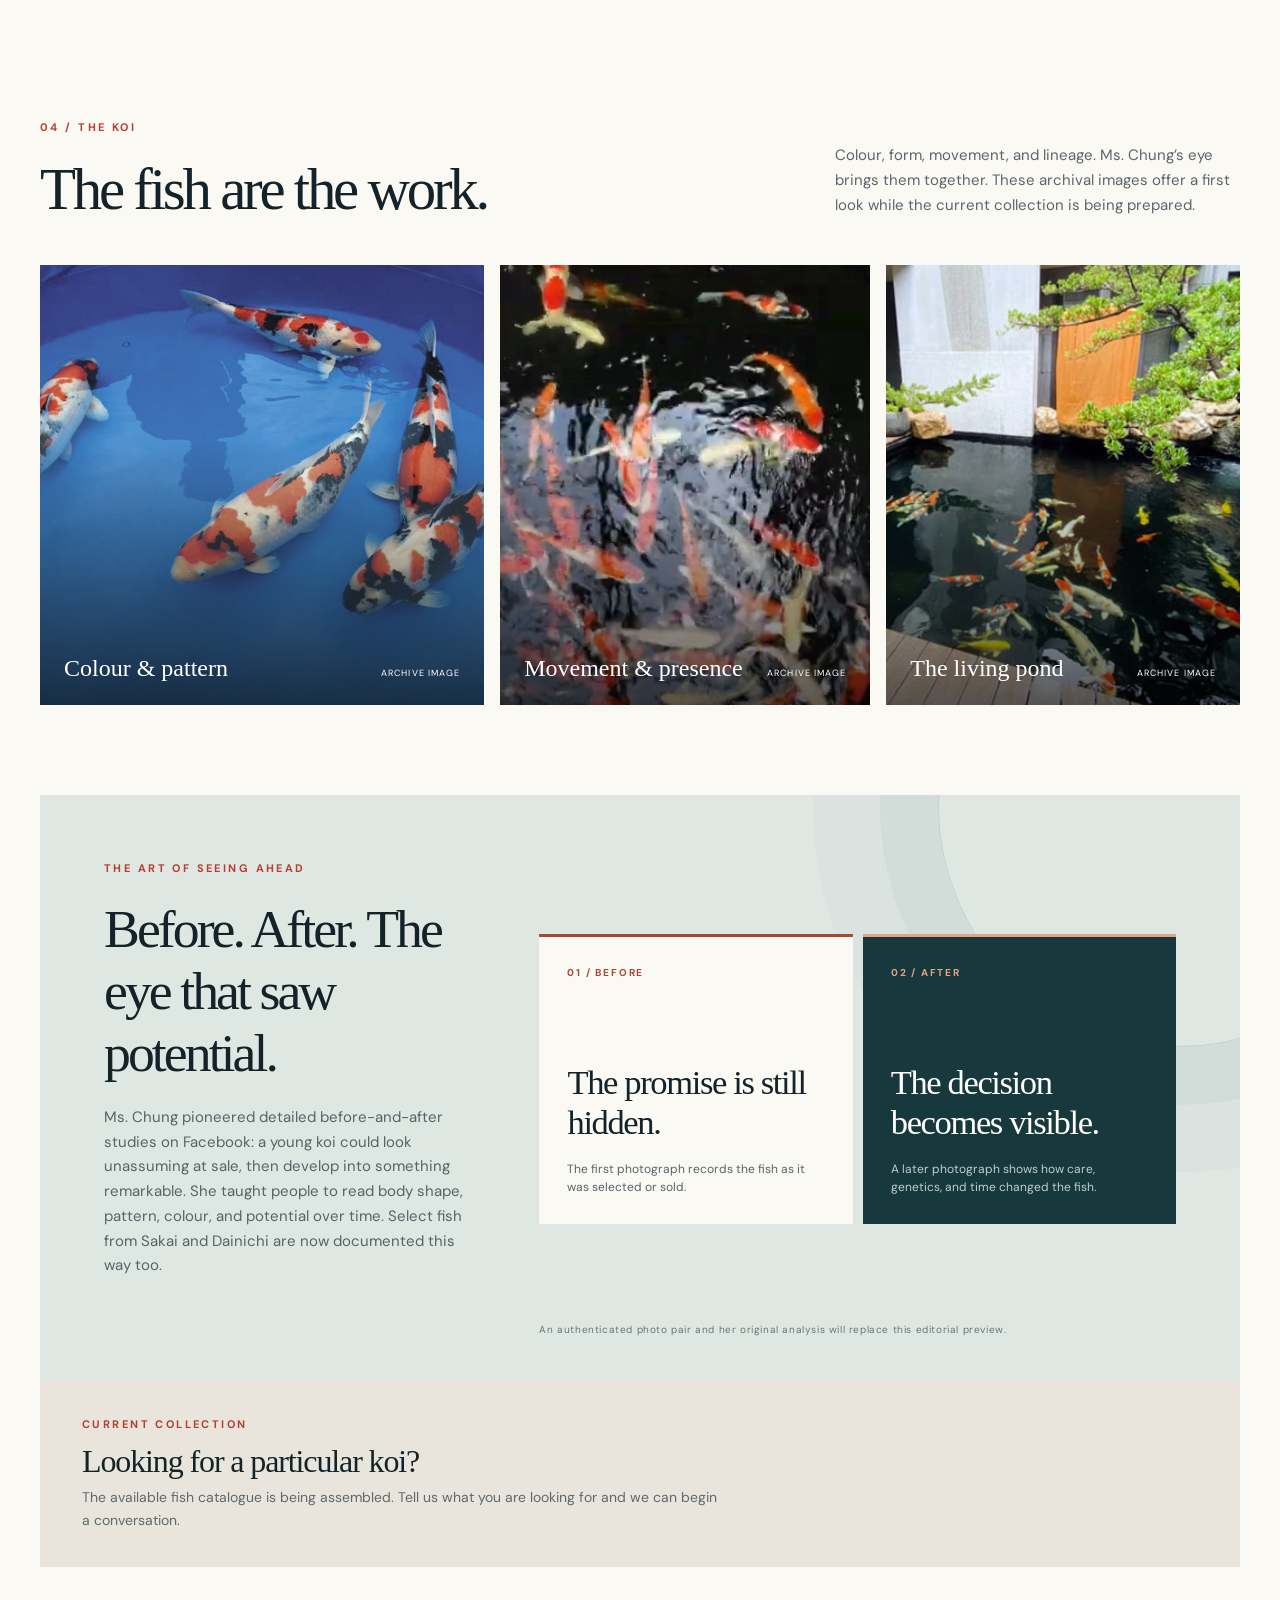
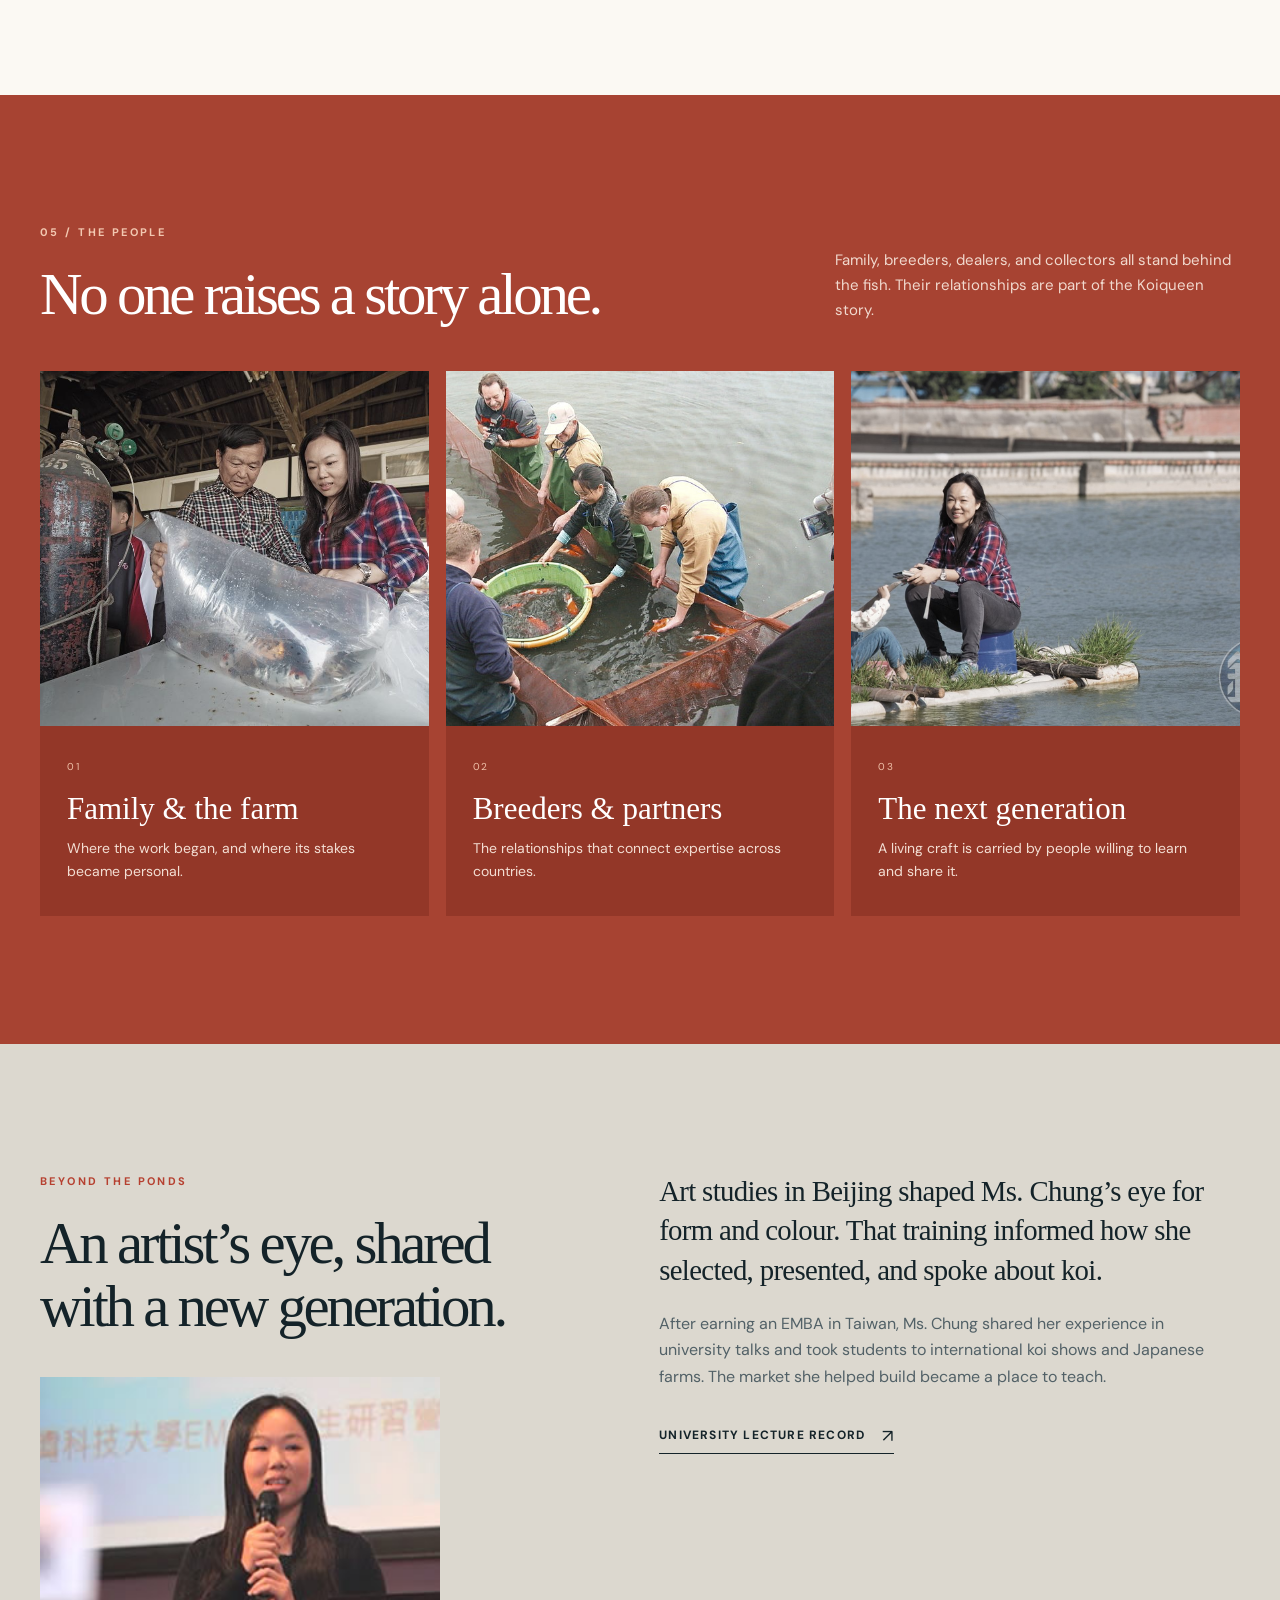
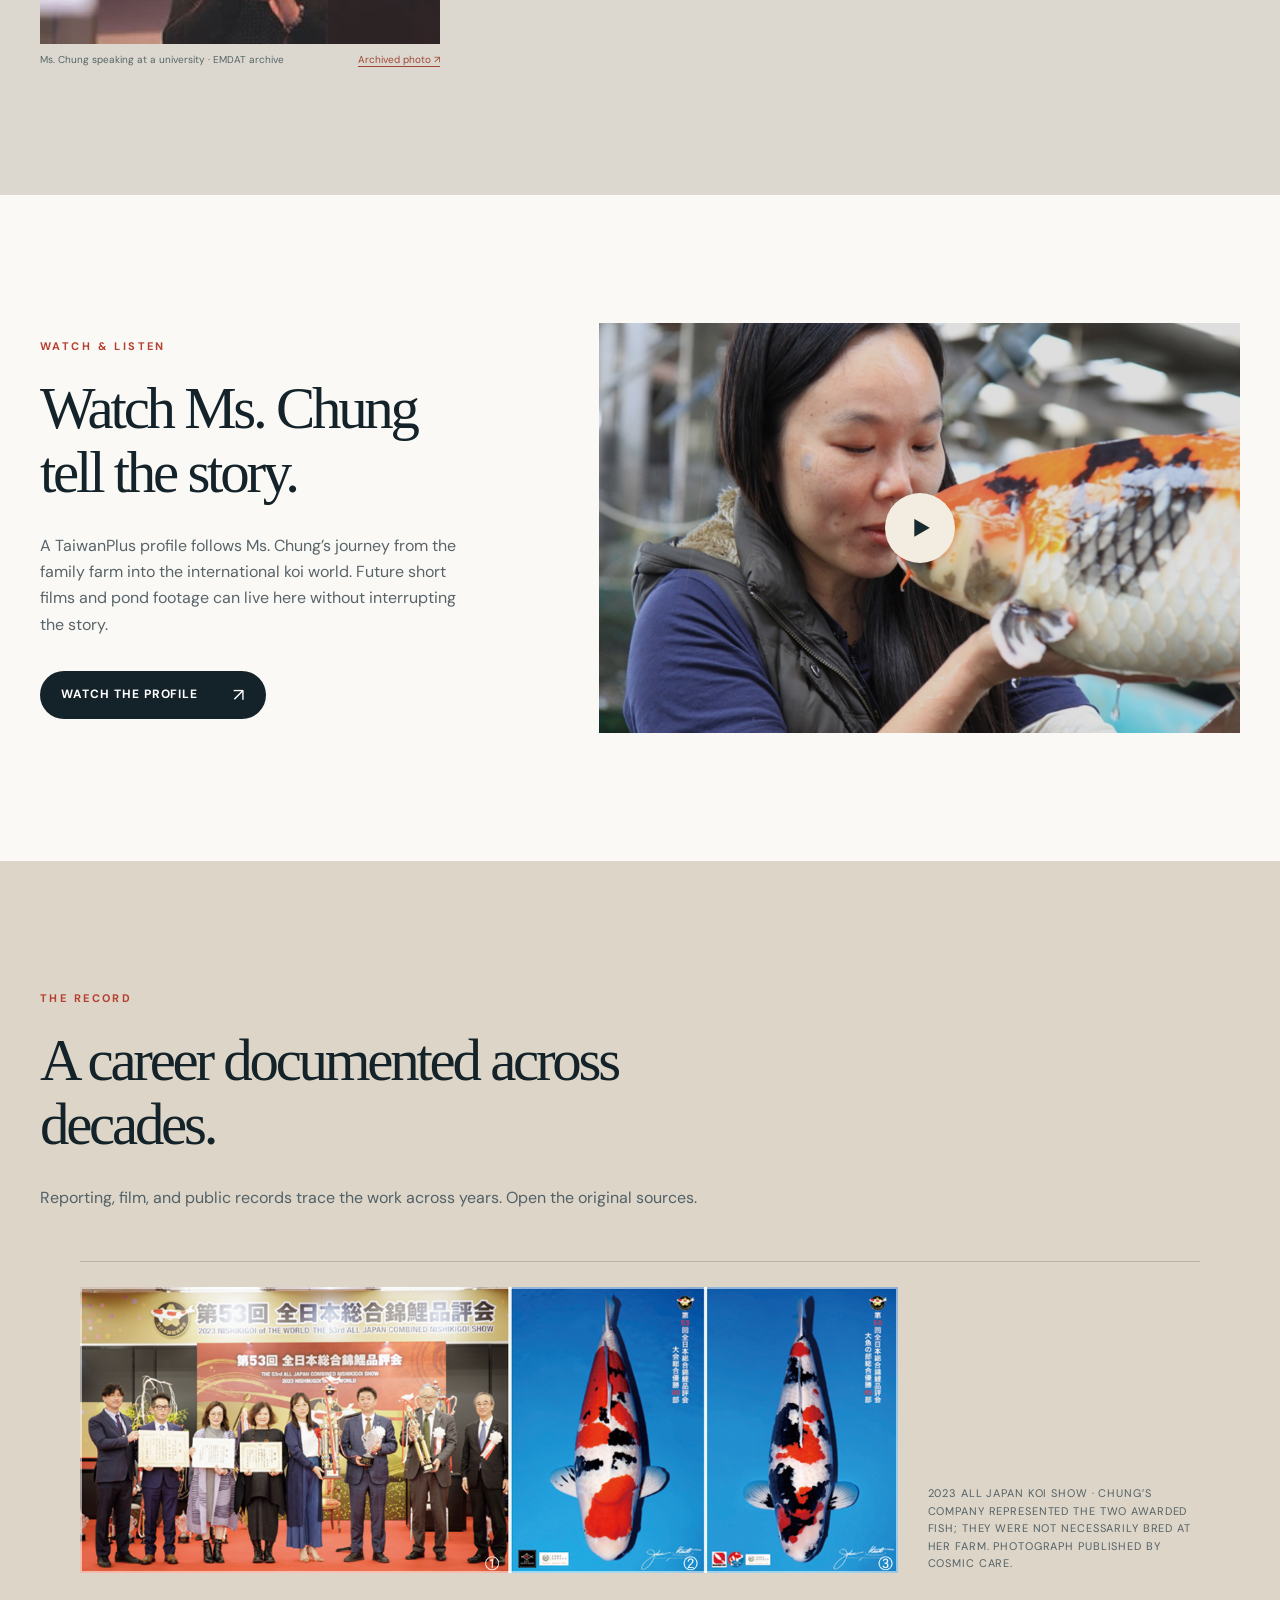
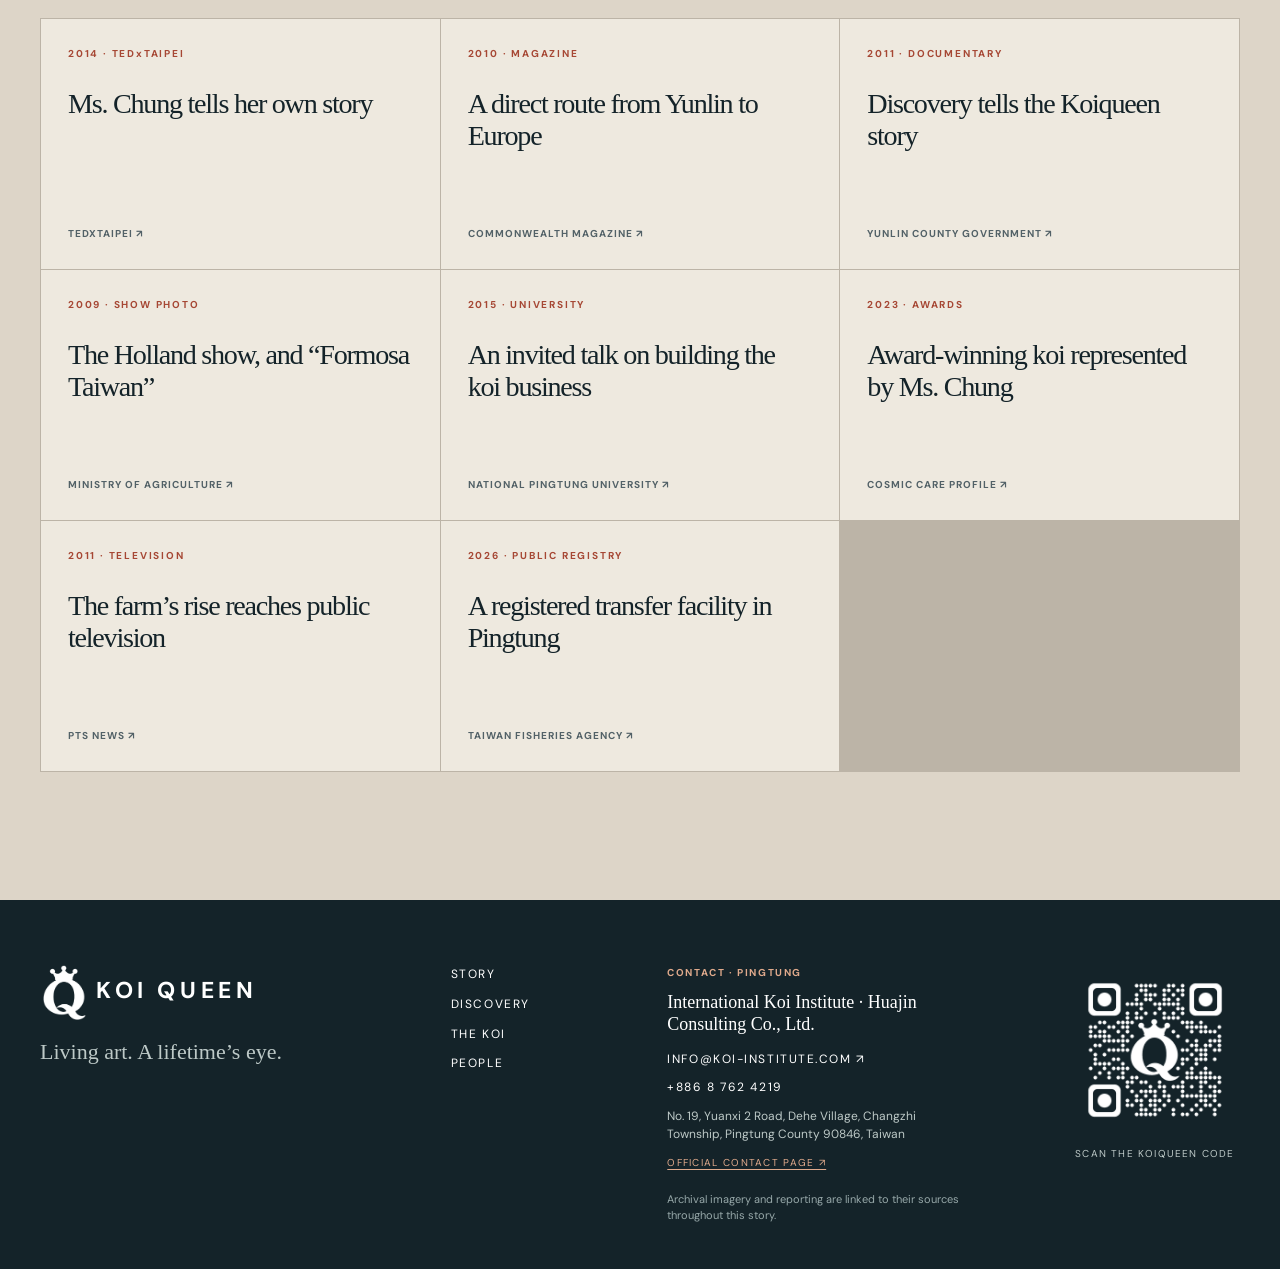
==== commit 2e8b972e: "Add floating illustrated story button" ====
--- a/index.html
+++ b/index.html
@@ -6,15 +6,15 @@
   <meta name="theme-color" content="#142329">
   <meta name="description" content="The life, eye, and koi of Ms. Chung.">
   <title>Koi Queen — Ms. Chung</title>
-  <link rel="stylesheet" href="style.css?v=20261118c">
-  <script src="script.js?v=20261123b" defer></script>
+  <link rel="stylesheet" href="style.css?v=20261123a">
+  <script src="script.js?v=20261123c" defer></script>
 </head>
 <body>
   <div class="progress" aria-hidden="true"><span id="progress-bar"></span></div>
   <header class="site-header">
     <a class="brand" href="#top" aria-label="Koi Queen home"><span class="brand-mark" aria-hidden="true"></span><span>KOI QUEEN</span></a>
     <nav class="main-nav" aria-label="Main navigation">
-      <a href="/story/" data-i18n="navStory">Story</a>
+      <a href="#story" data-i18n="navStory">Story</a>
       <a href="#world" data-i18n="navWorld">The world</a>
       <a href="#koi" data-i18n="navKoi">The koi</a>
       <a href="#people" data-i18n="navPeople">People</a>
@@ -137,6 +137,7 @@
       <a href="https://www.fa.gov.tw/view.php?id=199&amp;subtheme=&amp;theme=Announcement_Info" target="_blank" rel="noopener noreferrer"><span>2026 · PUBLIC REGISTRY</span><h3 data-i18n="ev7">A registered transfer facility in Pingtung</h3><small>Taiwan Fisheries Agency ↗</small></a>
     </div></div></section>
   </main>
-  <footer><div class="wrap footer-grid"><div><div class="footer-brand"><span class="footer-logo" aria-hidden="true"></span>KOI QUEEN</div><p data-i18n="footerLine">Living art. A lifetime’s eye.</p></div><div><a href="/story/" data-i18n="navStory">Story</a><a href="#discovery" data-i18n="footerDiscovery">Discovery</a><a href="#koi" data-i18n="navKoi">The koi</a><a href="#people" data-i18n="navPeople">People</a></div><div class="footer-contact"><span data-i18n="footerContactLabel">CONTACT · PINGTUNG</span><strong data-i18n="footerCompany">International Koi Institute · Huajin Consulting Co., Ltd.</strong><a href="mailto:info@koi-institute.com">info@koi-institute.com ↗</a><a href="tel:+88687624219">+886 8 762 4219</a><address data-i18n="footerAddress">No. 19, Yuanxi 2 Road, Dehe Village, Changzhi Township, Pingtung County 90846, Taiwan</address><a class="footer-source" href="https://koi-institute.com/about/" target="_blank" rel="noopener noreferrer" data-i18n="footerContactSource">Official contact page ↗</a><small data-i18n="footerCredit">Archival imagery and reporting are linked to their sources throughout this story.</small></div><div class="footer-qr"><img src="assets/koiqueen-qr.png" alt="Koiqueen QR code"><span data-i18n="footerQR">Scan the Koiqueen code</span></div></div></footer>
+  <footer><div class="wrap footer-grid"><div><div class="footer-brand"><span class="footer-logo" aria-hidden="true"></span>KOI QUEEN</div><p data-i18n="footerLine">Living art. A lifetime’s eye.</p></div><div><a href="#story" data-i18n="navStory">Story</a><a href="#discovery" data-i18n="footerDiscovery">Discovery</a><a href="#koi" data-i18n="navKoi">The koi</a><a href="#people" data-i18n="navPeople">People</a></div><div class="footer-contact"><span data-i18n="footerContactLabel">CONTACT · PINGTUNG</span><strong data-i18n="footerCompany">International Koi Institute · Huajin Consulting Co., Ltd.</strong><a href="mailto:info@koi-institute.com">info@koi-institute.com ↗</a><a href="tel:+88687624219">+886 8 762 4219</a><address data-i18n="footerAddress">No. 19, Yuanxi 2 Road, Dehe Village, Changzhi Township, Pingtung County 90846, Taiwan</address><a class="footer-source" href="https://koi-institute.com/about/" target="_blank" rel="noopener noreferrer" data-i18n="footerContactSource">Official contact page ↗</a><small data-i18n="footerCredit">Archival imagery and reporting are linked to their sources throughout this story.</small></div><div class="footer-qr"><img src="assets/koiqueen-qr.png" alt="Koiqueen QR code"><span data-i18n="footerQR">Scan the Koiqueen code</span></div></div></footer>
+  <a class="story-float" href="/story/"><span class="story-float-mark" aria-hidden="true">墨</span><span class="story-float-copy"><small data-i18n="storyFloatKicker">MS. CHUNG’S LIFE</small><strong data-i18n="storyFloatLabel">Illustrated story</strong></span><span class="story-float-arrow" aria-hidden="true">↗</span></a>
 </body>
 </html>
--- a/style.css
+++ b/style.css
@@ -75,3 +75,5 @@
 @media(max-width:720px){.intro-gallery .pond-photo{margin-top:14px}}
 html[lang="en"] .intro-copy h2{font-size:clamp(38px,4vw,60px)}
 @media(max-width:720px){html[lang="en"] .intro-copy h2{font-size:clamp(30px,6vw,38px)}}
+.story-float{position:fixed;z-index:55;right:24px;bottom:calc(24px + env(safe-area-inset-bottom));display:flex;align-items:center;gap:12px;min-width:216px;padding:9px 14px 9px 9px;border:1px solid rgba(231,178,151,.6);background:#142329;color:#f7eee5;box-shadow:0 12px 32px rgba(5,18,21,.34);text-decoration:none;transition:transform .2s,box-shadow .2s}.story-float:hover{transform:translateY(-4px);box-shadow:0 16px 38px rgba(5,18,21,.43)}.story-float:focus-visible{outline:2px solid #e9aa88;outline-offset:4px}.story-float-mark{display:grid;place-items:center;flex:none;width:43px;height:43px;border:1px solid #ad674e;border-radius:50%;color:#e9aa88;font-family:var(--serif);font-size:22px}.story-float-copy{display:grid;gap:3px;min-width:0}.story-float-copy small{font-size:8px;font-weight:700;letter-spacing:.14em;line-height:1.2;color:#d8b7a5}.story-float-copy strong{font-family:var(--serif);font-size:16px;font-weight:400;line-height:1.2;white-space:nowrap}.story-float-arrow{align-self:flex-start;margin-left:auto;color:#e9aa88;font-size:17px;line-height:1}
+@media(max-width:600px){.story-float{right:12px;bottom:calc(12px + env(safe-area-inset-bottom));min-width:190px;gap:9px;padding:7px 10px 7px 7px}.story-float-mark{width:38px;height:38px;font-size:20px}.story-float-copy strong{font-size:14px}.story-float-copy small{font-size:7px}footer{padding-bottom:120px}}
